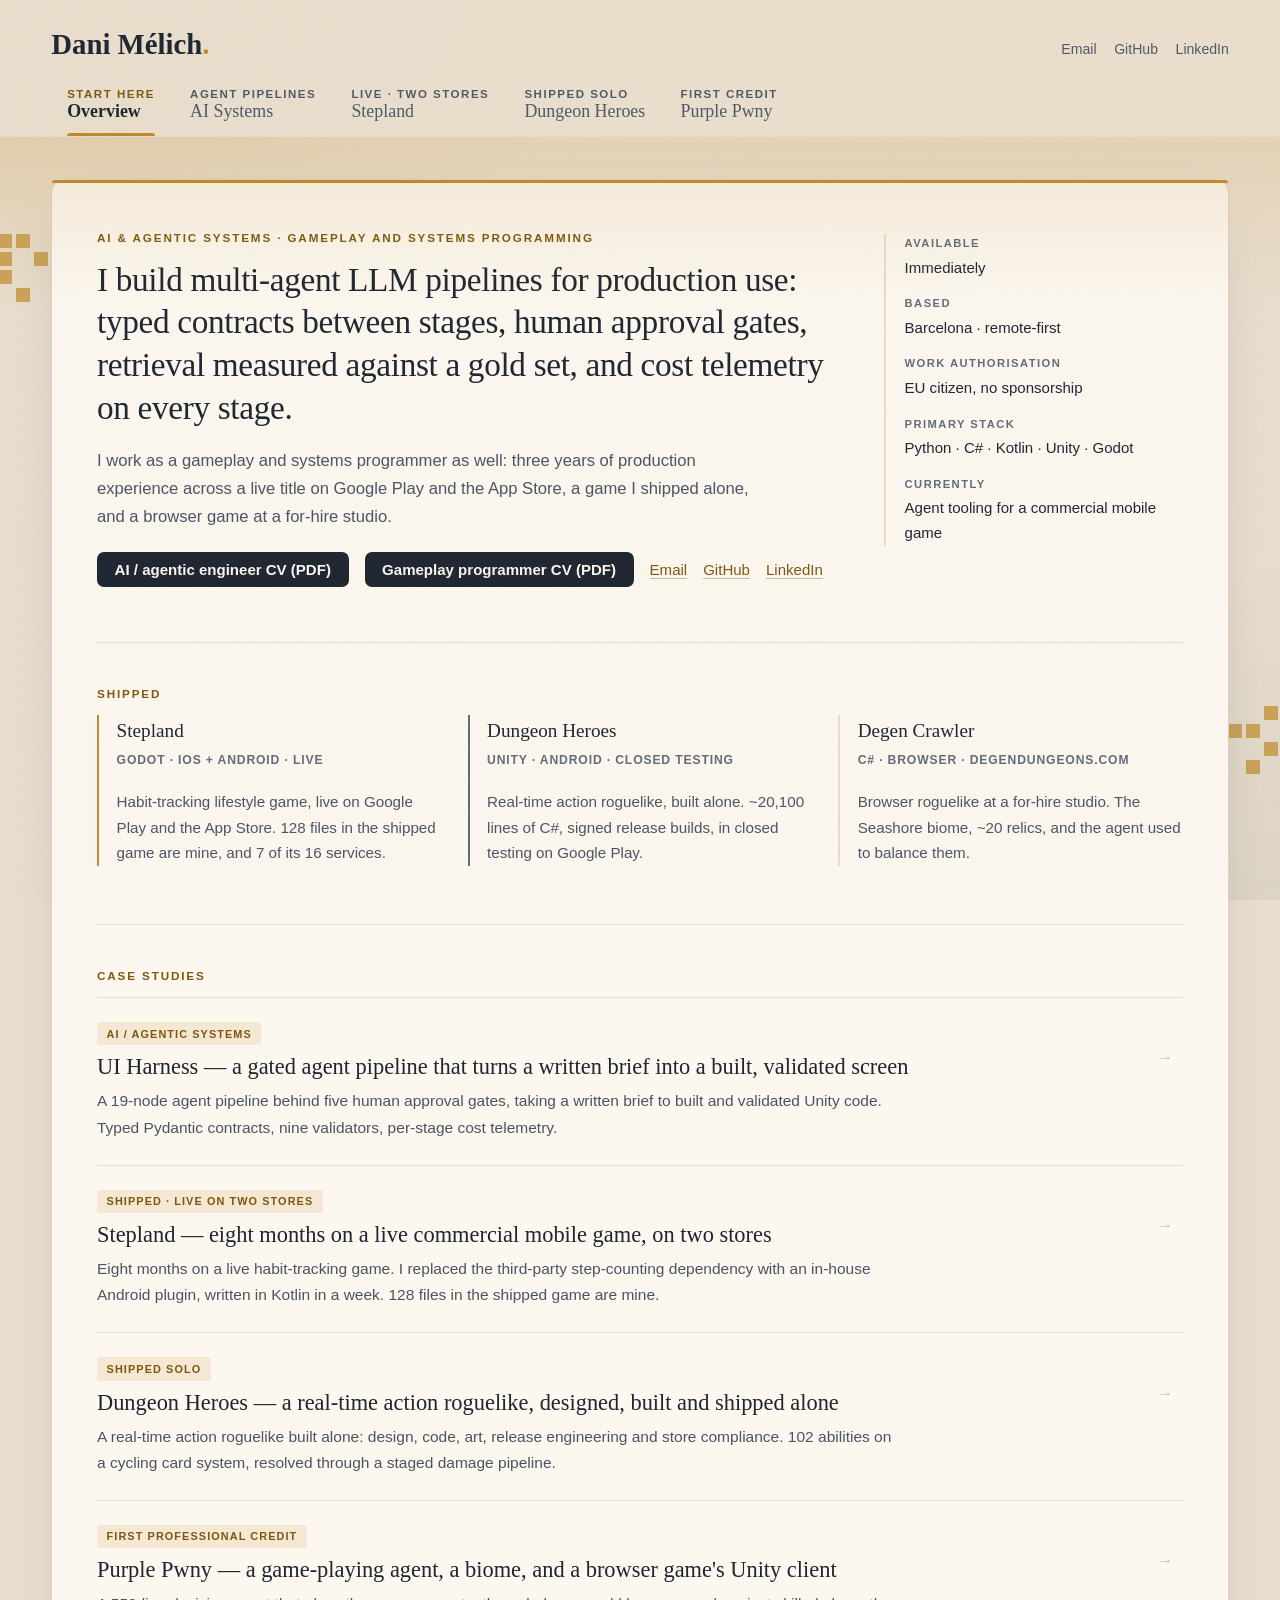
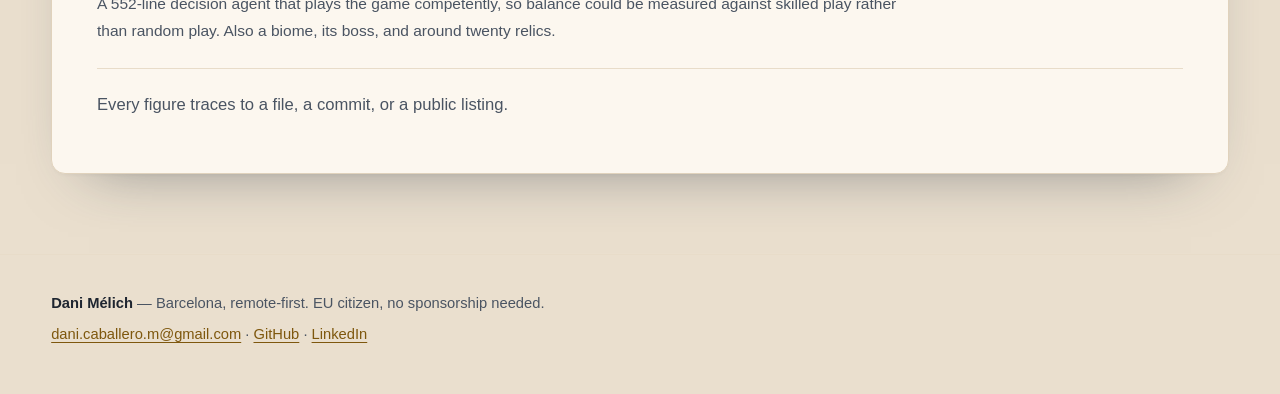
==== index.html @ a4ccdfe4 "Publish the portfolio" ====
<!doctype html>
<html lang="en">
<head>
<meta charset="utf-8">
<meta name="viewport" content="width=device-width, initial-scale=1">
<title>Dani Mélich — AI systems and gameplay engineering</title>
<meta name="description" content="AI and agentic systems engineer, and a gameplay and systems programmer. Multi-agent LLM pipelines with typed contracts, human approval gates and per-stage cost telemetry; three years of shipped production work, all of it remote.">
<meta name="color-scheme" content="light dark">
<meta property="og:title" content="Dani Mélich — AI systems and gameplay engineering">
<meta property="og:description" content="AI and agentic systems engineer, and a gameplay and systems programmer. Multi-agent LLM pipelines with typed contracts, human approval gates and per-stage cost telemetry; three years of shipped production work, all of it remote.">
<meta property="og:type" content="website">
<link rel="stylesheet" href="/site.css">
<link rel="icon" href="data:image/svg+xml,<svg xmlns='http://www.w3.org/2000/svg' viewBox='0 0 32 32'><rect width='32' height='32' rx='6' fill='%23657B8B'/><rect x='6' y='6' width='6' height='6' fill='%23C8813C'/><text x='19' y='24' font-size='19' font-family='Georgia,serif' font-weight='bold' text-anchor='middle' fill='%23FFEDDD'>D</text></svg>">
</head>
<body>
<div class="field" aria-hidden="true"></div>
<div class="motif motif--tl" aria-hidden="true"><i style="grid-column:1;grid-row:1"></i><i style="grid-column:2;grid-row:1"></i><i style="grid-column:3;grid-row:1"></i><i style="grid-column:1;grid-row:2"></i><i style="grid-column:2;grid-row:2"></i><i style="grid-column:4;grid-row:2"></i><i style="grid-column:2;grid-row:3"></i><i style="grid-column:5;grid-row:2"></i><i style="grid-column:3;grid-row:4"></i></div>
<div class="motif motif--br" aria-hidden="true"><i style="grid-column:6;grid-row:1"></i><i style="grid-column:5;grid-row:1"></i><i style="grid-column:6;grid-row:2"></i><i style="grid-column:4;grid-row:2"></i><i style="grid-column:5;grid-row:3"></i><i style="grid-column:3;grid-row:2"></i><i style="grid-column:6;grid-row:4"></i><i style="grid-column:4;grid-row:4"></i></div>
<header class="masthead">
<div class="shell">
<div class="masthead-top">
<p class="wordmark">Dani Mélich<span class="dot">.</span></p>
<nav class="masthead-contact">
<a href="mailto:dani.caballero.m@gmail.com">Email</a>
<a href="https://github.com/DaniMelich">GitHub</a>
<a href="https://www.linkedin.com/in/dani-caballero-melich">LinkedIn</a>
</nav>
</div>
<div class="tabs" role="tablist" aria-label="Sections"><button class="tab" role="tab" data-tab="overview" id="tab-overview" aria-controls="view-overview" aria-selected="false" tabindex="-1"><span class="tab-kicker">Start here</span><span class="tab-label">Overview</span></button><button class="tab" role="tab" data-tab="ui-harness" id="tab-ui-harness" aria-controls="view-ui-harness" aria-selected="false" tabindex="-1"><span class="tab-kicker">Agent pipelines</span><span class="tab-label">AI Systems</span></button><button class="tab" role="tab" data-tab="stepland" id="tab-stepland" aria-controls="view-stepland" aria-selected="false" tabindex="-1"><span class="tab-kicker">Live · two stores</span><span class="tab-label">Stepland</span></button><button class="tab" role="tab" data-tab="dungeon-heroes" id="tab-dungeon-heroes" aria-controls="view-dungeon-heroes" aria-selected="false" tabindex="-1"><span class="tab-kicker">Shipped solo</span><span class="tab-label">Dungeon Heroes</span></button><button class="tab" role="tab" data-tab="purple-pwny" id="tab-purple-pwny" aria-controls="view-purple-pwny" aria-selected="false" tabindex="-1"><span class="tab-kicker">First credit</span><span class="tab-label">Purple Pwny</span></button><span class="tab-indicator" aria-hidden="true"></span></div>
</div>
</header>
<div class="header-wash" aria-hidden="true"></div>

<main class="shell">
<div class="view" id="view-overview" role="tabpanel" aria-labelledby="tab-overview"><div class="sheet"><div class="doc">
<section class="hero">
<p class="eyebrow">AI &amp; agentic systems · Gameplay and systems programming</p>
<h1 class="lede">I build multi-agent LLM pipelines for production use: typed contracts
between stages, human approval gates, retrieval measured against a gold set, and cost
telemetry on every stage.</h1>
<p class="sub">I work as a gameplay and systems programmer as well: three years of
production experience across a live title on Google Play and the App Store, a game I
shipped alone, and a browser game at a for-hire studio.</p>
<ul class="chips"><li><a class="primary" href="/cv/dani-caballero-melich-ai-engineer-designed.pdf">AI / agentic engineer CV (PDF)</a></li><li><a class="primary" href="/cv/dani-caballero-melich-gameplay-programmer-designed.pdf">Gameplay programmer CV (PDF)</a></li><li><a href="mailto:dani.caballero.m@gmail.com">Email</a></li><li><a href="https://github.com/DaniMelich">GitHub</a></li><li><a href="https://www.linkedin.com/in/dani-caballero-melich">LinkedIn</a></li></ul>
</section>

<aside class="margin-col">
<dl class="facts"><div><dt>Available</dt><dd>Immediately</dd></div><div><dt>Based</dt><dd>Barcelona · remote-first</dd></div><div><dt>Work authorisation</dt><dd>EU citizen, no sponsorship</dd></div><div><dt>Primary stack</dt><dd>Python · C# · Kotlin · Unity · Godot</dd></div><div><dt>Currently</dt><dd>Agent tooling for a commercial mobile game</dd></div></dl>
</aside>

<section class="band full">
<p class="eyebrow">Shipped</p>
<div class="grid"><div class="ship"><h3>Stepland</h3><p class="meta">Godot · iOS + Android · live</p><p>Habit-tracking lifestyle game, live on Google Play and the App Store. 128 files in the shipped game are mine, and 7 of its 16 services.</p></div><div class="ship"><h3>Dungeon Heroes</h3><p class="meta">Unity · Android · closed testing</p><p>Real-time action roguelike, built alone. ~20,100 lines of C#, signed release builds, in closed testing on Google Play.</p></div><div class="ship"><h3>Degen Crawler</h3><p class="meta">C# · browser · degendungeons.com</p><p>Browser roguelike at a for-hire studio. The Seashore biome, ~20 relics, and the agent used to balance them.</p></div></div>
</section>

<section class="band full">
<p class="eyebrow">Case studies</p>
<div class="studies"><a class="study" href="#ui-harness" data-goto="ui-harness"><span class="tag">AI / Agentic systems</span><h3>UI Harness — a gated agent pipeline that turns a written brief into a built, validated screen</h3><p>A 19-node agent pipeline behind five human approval gates, taking a written brief to built and validated Unity code. Typed Pydantic contracts, nine validators, per-stage cost telemetry.</p></a><a class="study" href="#stepland" data-goto="stepland"><span class="tag">Shipped · live on two stores</span><h3>Stepland — eight months on a live commercial mobile game, on two stores</h3><p>Eight months on a live habit-tracking game. I replaced the third-party step-counting dependency with an in-house Android plugin, written in Kotlin in a week. 128 files in the shipped game are mine.</p></a><a class="study" href="#dungeon-heroes" data-goto="dungeon-heroes"><span class="tag">Shipped solo</span><h3>Dungeon Heroes — a real-time action roguelike, designed, built and shipped alone</h3><p>A real-time action roguelike built alone: design, code, art, release engineering and store compliance. 102 abilities on a cycling card system, resolved through a staged damage pipeline.</p></a><a class="study" href="#purple-pwny" data-goto="purple-pwny"><span class="tag">First professional credit</span><h3>Purple Pwny — a game-playing agent, a biome, and a browser game&#x27;s Unity client</h3><p>A 552-line decision agent that plays the game competently, so balance could be measured against skilled play rather than random play. Also a biome, its boss, and around twenty relics.</p></a></div>
<p class="band-note">Every figure traces to a file, a commit, or a public listing.</p>
</section>
</div>
</div></div><div class="view" id="view-ui-harness" role="tabpanel" aria-labelledby="tab-ui-harness"><div class="sheet"><div class="doc">
<article class="doc-main">
<h1>UI Harness — a gated agent pipeline that turns a written brief into a built, validated screen</h1>
<blockquote><p><strong>Scope.</strong> A single-operator tool with one user: me. Every number below is engineering measurement rather than traffic.</p></blockquote>
<hr>
<h2 id="summary">Summary</h2>
<p>I build a mobile game solo. Authoring a UI screen was the slowest part of that: a screen is a layout decision, an art decision, a set of named bindings, a Unity hierarchy and a C# script, and every one of those steps drifts from the one before it.</p>
<p>So I built the pipeline that does it. <strong>A 19-node LangGraph graph runs 10 role-specialised agents behind 5 human approval gates.</strong> Typed Pydantic contracts are the canonical artifact — Markdown, HTML mockups and rendered PNGs are generated views of the contract, never the source of truth. Nine deterministic validators plus a scored screenshot-vs-mockup comparison act as an <strong>evaluation harness</strong> with enforced thresholds (0.85 overall, 0.70 per dimension); a failure does not just stop the run, it routes back by conditional edge to <em>the stage that caused it</em>. Every stage is routed to a model and reasoning effort, carries token/turn/tool budgets tuned from measured runs, and reports <code>reported_cost_usd</code> into an append-only event ledger. State is checkpointed in SQLite, so a killed run resumes. The pipeline also exposes itself as an <strong>MCP server</strong>, so an external agent front-end can drive it.</p>
<p><strong>~15,300 lines of Python 3.12 with 259 tests.</strong> Across the run ledgers on disk: <strong>18 worker executions carrying </strong>$17.03<strong> of reported spend, 287,290 output tokens, and a 74% context-cache read ratio</strong> — 3.41M cached-read tokens against 458 fresh input tokens.</p>
<p>It is entirely my own work.</p>
<div class="shots"><figure class="shot"><img src="/assets/ui-harness/combat-screen-layout-mockup.png" alt="Structural greybox generated by the technical-design stage"><figcaption><strong>Stage 1 output — structure.</strong> Greybox mockup rendered from the layout contract, with absolute geometry. Gated by a human before anything downstream runs.</figcaption></figure><figure class="shot"><img src="/assets/ui-harness/combat-screen-art-mockup.png" alt="Art mockup generated by the art-direction stage"><figcaption><strong>Stage 2 output — aesthetics.</strong> The art stage may restyle, but inherits the approved geometry. Also gated.</figcaption></figure></div>
<p><em>(Both images are artifacts of one recorded run, <code>combat-screen-6643dafd0c</code>.)</em></p>
<hr>
<h2 id="the-problem">The problem</h2>
<p>Not "I wanted to try agents". The bottleneck was specific and it was mine.</p>
<p>A screen in this project costs a day or more of hand-wiring, and the expensive part is not typing — it is that <strong>four separate decisions get made in four separate places and silently disagree</strong>: what goes where, what it looks like, what the elements are called, and what the code binds to. Rename an element in the layout and the script's serialized field stops resolving. Let the art step reposition something and the built screen no longer matches the thing that was approved.</p>
<p>I had already solved the human version of this problem on a previous team, by hand: product intent was reaching the concept artist before requirements existed, so full-fidelity art was being produced and then reworked. I inserted a structural mockup step in between — plain blockouts, no final art — so layout and affordances got settled while they were still cheap to change, and the artist received something executable.</p>
<p><strong>The harness is that same workflow expressed as software</strong>: structure first, aesthetics second, each behind a gate, with a typed contract carrying the agreement forward instead of a human remembering it.</p>
<hr>
<h2 id="constraints">Constraints</h2>
<p>These are what made the design non-obvious, and they are why several of the decisions below go against the grain of the usual agent-framework demo.</p>
<ol><li><strong>The output is not text — it is a mutation of a Unity project.</strong> A wrong answer is not a bad paragraph, it is a broken scene in the repository I ship from. Read-only stages must be <em>provably</em> read-only; exactly one stage may write to Unity.</li><li><strong>Model spend is my own money.</strong> A run that burns $5 and produces something I reject is a real cost. Every design choice had to answer "what does this cost per run, and what did the money buy".</li><li><strong>A model is not deterministic and I refuse to pretend otherwise.</strong> The pipeline has to assume any stage can return something structurally wrong, and still not lose the paid work that came before it.</li><li><strong>I am the only reviewer.</strong> No team to catch drift. Whatever the machine cannot check, nobody checks — which is why validation had to exist before features.</li><li><strong>Two providers, two CLIs, one workstation.</strong> Claude Code and OpenAI Codex CLI, driven as subprocesses, with all the operating-system reality that implies (see the failure section — one of them was silently unavailable for weeks).</li></ol>
<hr>
<h2 id="what-i-built-and-what-i-rejected">What I built, and what I rejected</h2>
<h3>Typed contracts as the canonical artifact</h3>
<p>Every stage's output is a Pydantic model. The layout contract for one screen is ~2,000 lines of JSON with absolute geometry; the human-readable spec and the HTML/PNG mockups are <strong>rendered from it</strong>.</p>
<p><em>The alternative I rejected:</em> passing Markdown between agents, which is what most agent pipelines do. It fails at exactly the point this pipeline exists to fix — there is no mechanical way to check that the built screen matches an approved prose description, and prose invites each stage to re-interpret the last one. A contract can be validated, diffed, and compared against a screenshot. It also means <strong>the schema is the interface</strong>: when a worker returns something invalid, that is a caught error rather than a plausible paragraph that fails three stages later.</p>
<h3>Human gates, with rejection routed to the <em>causal</em> stage</h3>
<p>Five gates: readiness, sketch, layout, art, final. Approval advances; rejection is a conditional edge back to the stage that produced the problem, carrying my rejection text as that stage's feedback input.</p>
<p><em>The alternative I rejected:</em> re-running the pipeline from the top, or letting the model decide when it is done. Restarting throws away paid work that was fine. Fire-and-forget autonomy is cheap to build and, for an output that mutates a shipping repository, is the wrong trade: at those five points a human decision costs less than a bad write into the repository.</p>
<h3>An evaluation harness, built before the features</h3>
<p>Nine deterministic validator modules (geometry, naming, compilation, assets, code rules, rect comparison, Unity live/state, mockup measurement) plus a scored comparison of the final screenshot against the approved mockup, with <strong>enforced thresholds: 0.85 total and 0.70 on every individual dimension</strong>. A run does not advance on a failing score.</p>
<p>The validators are the reason the rest of the system can be trusted, and they are also where the honest engineering is: <code>rect_compare</code> exists because Unity reports <code>sizeDelta</code> where the naive check reads <code>size</code>, and the two disagree in the exact cases that matter.</p>
<h3>Deterministic repair before failure</h3>
<p>When a worker returns schema-invalid output, the harness first tries to repair it mechanically and records a <code>deterministic_repair_applied</code> event; only then does it fail. Example: duplicate element names used to kill a run — a whole run, including the most expensive stage in the system — over a name collision that code can resolve by the same numeric-suffix convention a human would use.</p>
<p>Repairing mechanically before failing is a cost decision: a model call spent on a problem a string function solves is wasted money and added latency.</p>
<h3>Advisory budgets that never discard paid work</h3>
<p>Per-stage output, turn, tool-call and wall-time budgets, tuned from measured runs. A breach emits a warning; <strong>it does not kill a worker that has already produced a valid paid result.</strong> Input estimates are still checked <em>before</em> launch, where the money has not been spent yet, and there is a separate optional hard kill switch, unset by default.</p>
<p><em>The alternative I rejected:</em> hard caps, which I ran first. They abort a stage at 95% completion and bill you for all of it.</p>
<h3>Per-stage model and reasoning-effort routing, with provider fallback</h3>
<p><code>config/models.yaml</code> routes each stage to a provider, model and effort tier, with fallback chains and executable discovery. Cheap deterministic stages use no model at all.</p>
<h3>Context assembly: caching, then retrieval</h3>
<p>Workers receive a <strong>stage-specific context packet</strong> — the contract artifacts they need, the selected rule sections, their prompt, the current causal feedback, their allowed tools and their output schema. They never receive previous stages' reasoning transcripts. Packets are cached by content hash, which is where the <strong>74% cache-read ratio</strong> comes from: 3.41M cached-read tokens against 458 fresh input tokens across the instrumented runs.</p>
<p>That is caching, and for a long time I was careful to call it caching, because it is not retrieval.</p>
<p><strong>Retrieval came later, and for a concrete reason.</strong> The pipeline keeps an append-only, never-deleted log of everything it has got wrong — a 216-line live log and an 848-line archive. The readiness stage was being handed the <em>live</em> half of that log in full on every run, while the archive — the larger half, and the half holding the resolved cases with verified fix recipes — was visible to no stage at all. Archiving an entry was hiding it.</p>
<p>So the log is now <strong>retrieved rather than pasted</strong>: heading-boundary chunking over the advisory corpus, a hybrid index — <code>bge-small-en-v1.5</code> locally through ONNX, fused by reciprocal rank with a dependency-free lexical channel, over <code>sqlite-vec</code> — with an incremental build that never re-embeds unchanged text.</p>
<p>Three boundaries I set deliberately:</p>
<ul><li><strong>Only advisory corpora are retrieved.</strong> Typed contracts and generated code are passed whole. They must reach a stage complete and exact; a partially-retrieved contract is a corrupt contract.</li><li><strong>A stage never retrieves a corpus it already receives whole.</strong> Readiness gets both style bibles in full, because its job is to report what the bibles <em>lack</em> — and absence is only evidence when the reader saw everything.</li><li><strong>Retrieval never fails a run.</strong> Any error falls back to the previous whole-file sourcing and records the reason in the run's <code>context_compiled</code> event.</li></ul>
<h3>Measuring the retrieval instead of asserting it</h3>
<p>A <strong>32-pair gold set</strong> built from real history: for each past failure, which archived entry or bible section <em>should</em> have come back. The queries are phrased the way a rejection is actually phrased, not in the wording of the entry they target, so the score measures retrieval rather than string matching.</p>
<p>Measured 2026-08-04:</p>
<div class="scroll"><table><thead><tr><th>Channel</th><th>recall@3</th><th>recall@5</th><th>recall@10</th><th>MRR</th></tr></thead><tbody><tr><td>Lexical only</td><td>0.531</td><td>0.641</td><td>0.859</td><td>0.573</td></tr><tr><td>Dense only</td><td>0.594</td><td><strong>0.859</strong></td><td>0.922</td><td><strong>0.674</strong></td></tr><tr><td>Hybrid fusion (shipped)</td><td><strong>0.688</strong></td><td>0.812</td><td><strong>0.969</strong></td><td>0.663</td></tr></tbody></table></div>
<p><strong>And the honest reading, which is the part I care about more than the numbers:</strong> at 32 pairs, one pair is worth 0.031 of recall, so fusion's wins at k=3 and k=10 and its loss at k=5 are all inside the resolution of the set. They are not results. Fusion ships for two reasons the data <em>does</em> support — the best recall@10, and a single code path whether or not the optional dense dependency is installed, which keeps the fallback exercised rather than dead.</p>
<p>The one tuning decision the set was large enough to settle: weighting the rejection feedback 8× the stage objective moved fused <strong>recall@5 from 0.625 to 0.812 and MRR from 0.409 to 0.663</strong>. The reasoning came before the measurement — a stage's objective barely changes between two attempts at the same screen, so it cannot discriminate between two failures, while <em>why the last attempt was rejected</em> is exactly what is being looked up. I chose 8 rather than 16 because 28 of the 32 pairs share one objective, which flatters any weight that discards the objective entirely.</p>
<h3>Durable execution and recovery</h3>
<p>SQLite checkpointing with resume, an append-only event ledger per run, and failure→stage recovery routing by owner. Read-only stages are mutation-checked at runtime.</p>
<h3>An MCP server</h3>
<p>The pipeline exposes itself over MCP, so an external agent front-end drives it rather than everything living behind a CLI I wrote. A desktop operator app (Rust/Tauri + React over a Python core) talks to it that way.</p>
<hr>
<h2 id="what-it-measures">What it measures</h2>
<p>From the run ledgers on disk, re-queried 2026-08-04. <strong>40 run directories exist; 7 carry worker cost telemetry</strong>, because most of the rest were aborted before a worker executed or are fixtures. 1,205 events total.</p>
<div class="scroll"><table class="keyvalue"><tbody><tr><td>Worker executions with reported cost</td><td><strong>18</strong>, across 7 runs</td></tr><tr><td>Reported spend</td><td><strong>$17.03</strong> (~$0.95 per stage execution)</td></tr><tr><td>Output tokens</td><td>287,290</td></tr><tr><td>Cache-read / cache-write tokens</td><td>3,411,964 / 1,200,185 — <strong>74% read ratio</strong></td></tr><tr><td>Fresh input tokens</td><td><strong>458</strong></td></tr><tr><td>Tool calls / turns</td><td>73 / 130</td></tr><tr><td>Worker wall-clock</td><td>3,188 s</td></tr><tr><td>Most expensive stage</td><td><code>technical_design</code> — 7 executions, 198,996 output tokens</td></tr><tr><td>Routing observed</td><td>Sonnet/medium ×11, Opus/high ×6, Sonnet/high ×1</td></tr></tbody></table></div>
<p><strong>The recovery machinery fired on real runs, not just in tests:</strong> 18 <code>budget_exceeded</code> (advisory — no completed work discarded), 4 <code>worker_mutation_blocked</code> (read-only stages caught attempting writes), 3 <code>worker_failed</code>, 2 <code>deterministic_repair_applied</code>, and one full <code>worker_invalid_output</code> → <code>worker_repair_started</code> → <code>worker_output_repaired</code> sequence. 33 <code>stage_completed</code>, 8 <code>run_failed</code>.</p>
<hr>
<h2 id="what-went-wrong">What went wrong</h2>
<p>Three things worth telling, because they are the ones that changed how I build these systems.</p>
<h3>1. Every stage breached its budget, so the budget signal was dead</h3>
<p>Measured from the ledgers: <code>readiness</code> had an output budget of 4,000 against observed values of 4,115 / 4,767 / 5,037 / 5,480 / 5,998 / 8,344 and one 17,284 outlier; <code>technical_design</code> 40,000 against 40,441 and 47,043; <code>art_direction</code> 10,000 against 20,593. <strong>Every one of the 15 executions on the ledger at the time breached its budget.</strong></p>
<p>A limit that everything always breaks is not a safety mechanism — it is noise that hides the one genuine blow-up you needed to see, and it trains the operator to ignore the only channel that would report it. I had set those numbers from intent. I re-tuned them from the ledger at roughly p100 × 1.2, and every breach since is a real signal.</p>
<p><strong>What it taught me:</strong> budgets set from what you <em>think</em> a stage should cost are a guess wearing the costume of a control. They are only a control once measurement exists.</p>
<h3>2. The provider fallback chain did not exist</h3>
<p>The config advertised a three-provider chain. When Claude failed on one run, the recorded fallthrough read <code>codex: Executable probe failed with exit code 1; openhands: …</code> — so a single provider failure was terminal while the message implied three workers had been tried.</p>
<p>Root cause: the probed executable was the npm <code>.cmd</code> shim, which resolves <code>node</code> from <code>PATH</code>. The operator service's environment has no node, so <code>cmd.exe</code> exits 1 — and the identical command succeeds in an interactive shell, which is exactly why the probe "worked when I tested it". Fixed in three parts: discovery now prefers the vendored native binary that needs neither node nor <code>cmd.exe</code>; probe failures carry the process's stderr tail instead of a bare exit code; and the intake stage now writes a <code>provider_availability</code> event so <strong>every run states up front which fallbacks it actually has</strong>.</p>
<p><strong>What it taught me:</strong> a redundancy you have never <em>observed</em> failing over is a claim, not a feature. The fix that mattered was not the discovery glob — it was making availability an event on the ledger.</p>
<h3>3. The system's own memory was working against it</h3>
<p>Covered above: archiving a resolved entry removed it from the pipeline's context entirely, so the record of a solved problem stopped being available as precedent at the moment it became most useful. It is the reason retrieval exists here at all, and it is why I keep a triaged, never-deleted defect log rather than a tidy one.</p>
<hr>
<h2 id="scope">Scope</h2>
<ul><li><strong>One operator.</strong> The harness serves my own pipeline, on my own workstation. The figures are engineering measurement.</li><li><strong>Local by design.</strong> Local CLIs, SQLite and a desktop installer, chosen because the output is a mutation of a repository on the same machine.</li><li><strong>The gold set is 32 pairs.</strong> Enough to settle a large effect, not a small one.</li><li><strong>The corpus is live.</strong> Two new feedback entries move every retrieval number, so the figures carry the date they were taken.</li></ul>
<hr>
<h2 id="evidence">Evidence</h2>
<div class="scroll"><table><thead><tr><th>Claim</th><th>Where it comes from</th></tr></thead><tbody><tr><td>19-node LangGraph graph, 5 human gates, 13 routed stages</td><td><code>src/ui_harness/graph.py</code>, <code>config/pipeline.yaml</code></td></tr><tr><td>10 role prompts, 9 validator modules</td><td><code>src/ui_harness/prompts/</code>, <code>src/ui_harness/validators/</code></td></tr><tr><td>Typed Pydantic contracts as canonical artifact</td><td><code>src/ui_harness/contracts/models.py</code>; ~2,000-line layout contract in <code>Docs/ui-specs/combat-screen/contract/layout.json</code></td></tr><tr><td>0.85 / 0.70 enforced thresholds</td><td><code>config/pipeline.yaml</code></td></tr><tr><td>~15,300 LOC Python 3.12 across 66 modules; 259 tests in 35 files</td><td>file counts + <code>wc -l</code>, 2026-08-04</td></tr><tr><td>$17.03 / 18 executions / 287,290 output tokens / 74% cache-read</td><td>queried from <code>.ui-harness/runs/*/events.sqlite3</code>, 2026-08-04</td></tr><tr><td>Retrieval numbers (32-pair gold set, recall@k, MRR)</td><td><code>src/ui_harness/retrieval/evaluation.py</code>, <code>retriever.py</code>, <code>tests/unit/test_retrieval.py</code></td></tr><tr><td>Budget re-tune and provider-fallback failures</td><td><code>Docs/ui-bible/pipeline-feedback-archive.md</code>, entries 2026-07-30</td></tr><tr><td>SQLite resume</td><td><code>tests/integration/test_sqlite_resume.py</code></td></tr><tr><td>MCP server</td><td><code>src/ui_harness/mcp_server.py</code></td></tr><tr><td>Mockup images</td><td>run <code>combat-screen-6643dafd0c</code>, <code>previews/</code></td></tr></tbody></table></div>
<p><strong>Source availability:</strong> the repository is private — I am exploring commercialising the harness. Access can be granted on request during a hiring process.</p>
</article>
<aside class="margin-col"><nav class="toc" aria-label="Sections of this case study"><p class="toc-title">Contents</p><ol><li><a href="#summary">Summary</a></li><li><a href="#the-problem">The problem</a></li><li><a href="#constraints">Constraints</a></li><li><a href="#what-i-built-and-what-i-rejected">What I built, and what I rejected</a></li><li><a href="#what-it-measures">What it measures</a></li><li><a href="#what-went-wrong">What went wrong</a></li><li><a href="#scope">Scope</a></li><li><a href="#evidence">Evidence</a></li></ol></nav></aside>
</div>
</div></div><div class="view" id="view-stepland" role="tabpanel" aria-labelledby="tab-stepland"><div class="sheet"><div class="doc">
<article class="doc-main">
<h1>Stepland — eight months on a live commercial mobile game, on two stores</h1>
<blockquote><p><strong>Attribution.</strong> One of three core programmers inside a larger team. Systems that are mine are named with their line counts.</p></blockquote>
<hr>
<h2 id="summary">Summary</h2>
<p><strong>Stepland</strong> is a habit-tracking lifestyle game: real-world walking, hydration, meditation and exercise feed a Tamagotchi-like virtual pet. It is <strong>live on Google Play and the Apple App Store</strong>, free-to-play with ads and a subscription, localised in English, Catalan and Spanish. Anyone can install it and check every screen described here.</p>
<p>I worked on it from <strong>July 2025 to March 2026</strong> as a technical designer and gameplay programmer, in Godot 4.6, in a core programming trio inside a larger team. <strong>128 files in the shipped game were created by me, and 7 of its 16 services are mine.</strong> I also represented the studio on-stand at four industry events: Gamescom 2025, Godot Fest, BCN Game Fest and 4YFN 2026.</p>
<p>Three parts of this are worth reading first:</p>
<ol><li>I replaced a third-party dependency that was costing us players during onboarding with an <strong>in-house Android plugin, written in Kotlin — a language I had not used — in a week</strong>. <code>StepSensorManager.kt</code> is 211 of its 212 lines mine. It has been stable since.</li><li>I rebuilt the game's tutorial as <strong>82 declarative steps behind a sequence runner</strong>, by driving coding-agent sessions in a production repository, and it landed on the opening day of a trade-show showcase.</li><li>I inserted a <strong>structural-mockup stage between product intent and final art</strong>, because art was being produced before requirements existed. The screens below show my blockout next to the shipped result.</li></ol>
<hr>
<h2 id="the-product">The product</h2>
<div class="scroll"><table class="keyvalue"><tbody><tr><td><strong>Google Play</strong></td><td><code>com.somnigamestudios.stepland</code> — <em>Stepland: Self-Care Steps</em></td></tr><tr><td><strong>App Store</strong></td><td>id <code>6749793290</code>, seller Somni Game Studios</td></tr><tr><td><strong>Model</strong></td><td>Free-to-play, ads plus subscription</td></tr><tr><td><strong>Localisation</strong></td><td>English, Catalan, Spanish — 194 of the 690 translation rows are mine</td></tr><tr><td><strong>Engine</strong></td><td>Godot 4.6 Mobile, iOS and Android both shipped</td></tr><tr><td><strong>Repository</strong></td><td>494 commits, Jan 2025 – Mar 2026 · 26,356 GDScript lines · 193 scenes · 16 services · 15 autoloads · 72 gdUnit4 tests · 19 release tags</td></tr><tr><td><strong>Stack around it</strong></td><td>PlayFab cloud save with schema migration, AdMob rewarded video, ByteBrew and Facebook analytics</td></tr></tbody></table></div>
<hr>
<h2 id="what-my-work-means-here">What "my work" means here</h2>
<p>Across all surviving GDScript, line-level blame attributes <strong>4,230 of 24,945 lines</strong> to me — about 17%, third of the three core programmers. Every figure below should be read against that one.</p>
<p><strong>Line share understates ownership here.</strong> My role was the high-uncertainty end: prototypes, greenfield services, the first working version of a system nobody had built yet. That work gets polished — and sometimes rewritten — by whoever hardens it afterwards, and line-level blame credits the rewriter.</p>
<p>The tasks system is the clearest example. I created <code>tasks_service.gd</code> from nothing at <strong>+376/−0</strong>, plus all 25 task definitions, five resource classes and the whole task UI. Three months later a colleague rewrote it (+364/−333). Blame today reads as theirs. Both facts are true, and the second does not cancel the first: the system shipped, and it existed because I built it.</p>
<p>The evidence table gives the number for each system.</p>
<hr>
<h2 id="replacing-the-step-counting-dependency">Replacing the step-counting dependency</h2>
<p>Stepland's core mechanic is counting the player's real steps. Everything else in the game — the pet, the currency, the streaks — is downstream of that number being correct.</p>
<p>Our implementation read steps through <strong>Google Health Connect</strong>, a third-party hub. That had three consequences at the point where they are most expensive, first launch:</p>
<ul><li>A large share of players did not have Health Connect installed at all.</li><li>Health Connect is only a hub; it needs its own separate step-recording connector, so onboarding became a <strong>two-app setup unrelated to Stepland</strong>.</li><li>Misconfiguration <strong>failed silently</strong> — Stepland displayed "connected" while receiving <strong>zero steps</strong>. To the player, that is not a misconfigured hub. That is Stepland being broken.</li></ul>
<p>The cost was retention, before players ever reached the game.</p>
<p>I proposed replacing it with an in-house plugin reading the Android pedometer directly. It was a significant architectural change and the team wanted to exhaust the existing approach first, which took about four months. When it was agreed, <strong>I built the replacement in a week, in Kotlin, which I had never written</strong> — working from references and pattern recognition.</p>
<p><strong>What shipped:</strong> no third-party dependency, no second app, no silent zero-step state. One "allow pedometer access" prompt at first launch. Steps continue to accrue with the app closed, via a WorkManager snapshot scheduler and worker. It has been stable since.</p>
<p>Line-level blame, file by file:</p>
<div class="scroll"><table><thead><tr><th>File</th><th>Mine / total</th><th>What it is</th></tr></thead><tbody><tr><td><code>StepSensorManager.kt</code></td><td><strong>211 / 212</strong></td><td>The in-house pedometer reader</td></tr><tr><td><code>StepSnapshotScheduler.kt</code></td><td>~100%</td><td>WorkManager scheduling</td></tr><tr><td><code>StepSnapshotWorker.kt</code></td><td>~100%</td><td>Background snapshotting with the app closed</td></tr><tr><td><code>GodotAndroidPlugin.kt</code></td><td>72 / 157</td><td>The Godot ↔ Android bridge</td></tr><tr><td><code>PermissionsManager.kt</code></td><td>36 / 106</td><td>Runtime permissions</td></tr><tr><td><code>HealthConnectManager.kt</code></td><td><strong>2 / 185</strong></td><td>⬅ the dependency this replaced — not my work</td></tr></tbody></table></div>
<p>Two lines in the path I argued against, essentially all of the path I proposed. <strong>375 of the plugin's 769 Kotlin lines are mine.</strong></p>
<p><em>The judgement, separate from the delivery:</em> the argument for owning this was never "third-party code is bad". It was that this failure mode was silent and attributed to us: invisible in our own telemetry, and unambiguous to the player.</p>
<hr>
<h2 id="rebuilding-the-tutorial-against-a-showcase-date">Rebuilding the tutorial, against a showcase date</h2>
<p>The original tutorial was built by a colleague earlier in the project and had been outgrown. I built its replacement: <strong>82 declarative steps across 32 polymorphic step classes, behind a sequence runner with resume-from-index and per-step telemetry.</strong> It accounts for about <strong>76% of the tutorial code surviving in the shipped game</strong>.</p>
<p>Two things make this more than a rewrite.</p>
<p><strong>It was declarative on purpose.</strong> A tutorial that is a hard-coded sequence of special cases cannot be reordered, A/B-ed or resumed. Making each step a class behind a runner means the tutorial becomes data — and resume-from-index means a player who drops out of onboarding does not restart it, which is the point at which tutorials usually lose people.</p>
<p><strong>I delivered it by driving coding-agent sessions</strong>, in a production repository, under a fixed date. The push ran 2026-02-17 → 2026-03-02 and landed on <strong>2 March 2026</strong> — the opening day of the 4YFN showcase (2–5 March 2026), immediately before the release candidate was cut.</p>
<p>I drove agent-assisted implementation and owned the result, in a shipping commercial codebase, against a deadline that did not move. It is the one piece of agentic engineering I have done where the product was someone else's.</p>
<p><strong>The tradeoff:</strong> the tutorial ships without a service boundary of its own. Every other system I built here has one. This one was scoped against the showcase date, and I chose the deadline. I know what the debt is and where it is.</p>
<hr>
<h2 id="structure-before-aesthetics">Structure before aesthetics</h2>
<p>Product intent was reaching the concept artist directly, so full-fidelity art was being produced before requirements were settled — then reworked weeks later when a missing button or a missing state turned up. The art was not the problem. The <strong>order</strong> was.</p>
<p>I made myself the stage in between. For each new screen or feature I produced a <strong>structural mockup without final art</strong> — either in Figma, or as plain <code>Panel</code> blockouts built directly in Godot with basic functionality — which the artist then replaced with final art. Requirements got argued while they were still cheap to change.</p>
<p>This is greyboxing, and it worked. Below is the before and after, from the live game.</p>
<h3>Memory level select</h3>
<div class="shots"><figure class="shot"><img src="/assets/stepland/Level-Selection.png" alt="Structural mockup of the Memory level-select screen"><figcaption>My structural mockup</figcaption></figure><figure class="shot"><img src="/assets/stepland/screenshot_memory.jpeg" alt="The same screen live in Stepland"><figcaption>Shipped, with final art</figcaption></figure></div>
<p><strong>What survived:</strong> the title-plus-tagline header, the scrolling level list with per-row star ratings and reward chips, the locked-row treatment, the daily-rewards-remaining line, and the close affordance. <strong>What did not:</strong> the level-details panel (cards, essence, attempts, memories) was dropped, and the explicit start button became row selection.</p>
<h3>Memory level complete</h3>
<div class="shots"><figure class="shot"><img src="/assets/stepland/Reward-Screen.png" alt="Structural mockup of the level-complete screen"><figcaption>My structural mockup</figcaption></figure><figure class="shot"><img src="/assets/stepland/screenshot_memory_completed.jpeg" alt="The same screen live in Stepland"><figcaption>Shipped, with final art</figcaption></figure></div>
<p><strong>What survived:</strong> the completion banner, the rewards block, and the two-button footer with the second button as the rewarded-ad double ("Bonus de Recompensa!" → "DOUBLE REWARD"). <strong>What did not:</strong> the star trio and the run-summary block (pairs found, attempts spent and remaining) were both cut.</p>
<p>I also mocked the <strong>buildings menu</strong> the same way — rows carrying icon, name, level, progress bar, and GO! / UNLOCK! / locked-with-requirement states.</p>
<p>The structure is mine; the art and the final refinement are the artist's and the team's. I specified what had to be on each screen and how it was arranged, before anything was drawn.</p>
<h3>The one that is not a comparison</h3>
<p><img src="/assets/stepland/screenshot_streak.jpeg" alt="The streak screen, live in Stepland"></p>
<p>The <strong>streak screen</strong> is not a mockup that was replaced. I blocked it out directly in Godot, and it is <strong>still live, essentially unchanged, in a commercial product</strong>. The streak feature behind it is mine end to end — <code>streak_service</code> at 164/175 lines, <code>streak_data</code> at 116/118, the whole UI, and a 204-line test suite covering 14 cases.</p>
<hr>
<h2 id="the-design-half-of-the-job">The design half of the job</h2>
<p>I was not only implementing features handed to me. The design work is documented, and it reasons about retention rather than describing screens:</p>
<ul><li><strong>A diagnosed onboarding problem, not a complaint about it:</strong> the first-time experience "feels like following a check-list" and runs out in 5–10 minutes, before the player is hooked — with a stated target of holding a player for at least 30 minutes.</li><li><strong>Return timing treated as a design problem:</strong> the player has no way of knowing <em>when</em> to come back, so the design prescribes an explicit time horizon, in-app step feedback as a proxy for idle progress, and a notification at the point the resource fills.</li><li><strong>A two-tier task system with a stated purpose per tier</strong> — progress tasks give direction, daily tasks give a reason to return — staged with escalating rewards, tied to both real-world actions and in-game ones, with <strong>premium currency deliberately placed on the behaviours the game wants to reinforce</strong>.</li><li><strong>Economy analysis in the working vocabulary:</strong> revising sources and sinks, and the specific diagnosis that the game had many one-time sources, many recurring sources and many one-time sinks — but <strong>lacked recurring sinks</strong>.</li><li><strong>A design principle I hold and can defend:</strong> never pure RNG. Give NPCs recurrent, discoverable patterns — players who detect randomness disengage; players who detect a pattern keep playing.</li></ul>
<p>The design→build loop closes on the task system: I specified the two-tier design, argued for it, and then created <code>tasks_service.gd</code> and all 25 task definitions from nothing.</p>
<hr>
<h2 id="other-systems-i-own">Other systems I own</h2>
<div class="scroll"><table><thead><tr><th>System</th><th>Mine / total</th><th>Why it is interesting</th></tr></thead><tbody><tr><td><strong>Exploration</strong></td><td>~1,092 / 1,257 feature lines (87%)</td><td>Created greenfield. Constructor-injected dependencies, externalised <code>.tres</code> configuration, two mode controllers behind one service interface, 16 unit tests. The best-architected feature I built here</td></tr><tr><td><strong>App boot</strong> (<code>init_manager.gd</code>)</td><td>175 / 258</td><td>Save load, service construction ordering, version gating, auth — on a shipped mobile title</td></tr><tr><td><strong>Cloud sync</strong> (<code>sync_manager.gd</code>)</td><td>108 / 112</td><td>PlayFab sync orchestration</td></tr><tr><td><strong>Remote config</strong> (<code>remote_config_manager.gd</code>)</td><td>77 / 77</td><td>Server-driven configuration, sole-authored</td></tr><tr><td><strong>Streaks</strong></td><td>~100%, plus 204 lines of tests</td><td>A complete retention feature, end to end</td></tr><tr><td><strong>Blob creature behaviour</strong></td><td>294 / 788</td><td>State machine, wander, focus and interaction, feed zones, squash-and-stretch reactions, evolve sequence</td></tr><tr><td><strong>Habitats</strong></td><td>105 / 197 + 7 files created</td><td>Service plus its resource and entity definitions</td></tr><tr><td><strong>NPC interaction / proximity</strong></td><td>124 / 140, 57 / 59</td><td>Reusable, component-based</td></tr><tr><td><strong><code>press_to_spend.gd</code></strong></td><td>145 / 195</td><td>Press-and-hold spending with an accelerating rate — small, and exactly the kind of game-feel component that either feels right or does not</td></tr><tr><td><strong>Localisation pipeline</strong></td><td>194 / 690 rows</td><td>Set up the CSV → <code>.translation</code> flow</td></tr></tbody></table></div>
<hr>
<h2 id="scope">Scope</h2>
<ul><li><strong>The role.</strong> One of three core programmers inside a larger team. The systems above are the ones I owned.</li><li><strong>Monetisation.</strong> The subscription and billing landed after my time on the project.</li><li><strong>Device support.</strong> The project shipped to broad Android and iOS support; performance tiering was someone else's work.</li><li><strong>Numbers.</strong> Everything here is engineering measurement. Download, retention and revenue figures belong to the studio.</li><li><strong>Design documentation.</strong> Working design notes and a live backlog, which is what the reasoning above is drawn from.</li></ul>
<hr>
<h2 id="evidence">Evidence</h2>
<div class="scroll"><table><thead><tr><th>Claim</th><th>Where it comes from</th></tr></thead><tbody><tr><td>Live on both stores, model, localisation, version</td><td>Google Play and App Store listings, checked 2026-07-30</td></tr><tr><td>494 commits, Jan 2025 – Mar 2026, Godot 4.6</td><td><code>stepland-proto-v3</code> git history</td></tr><tr><td>4,230 / 24,945 surviving GDScript lines</td><td>Line-level blame across <code>game/**/*.gd</code></td></tr><tr><td>128 files created; 7 of 16 services</td><td>File-creation authorship audit</td></tr><tr><td>Kotlin plugin blame, file by file</td><td>Blame on <code>addons_source_code/androidPlugin/</code></td></tr><tr><td>Plugin timeline (proposal → <code>Dani/step tracker plugin #162</code>, 2025-10-13 → <code>#249</code>, 2025-10-23)</td><td>PR history</td></tr><tr><td><code>tasks_service.gd</code> +376/−0, 25 task definitions, later rewrite</td><td>PR <code>Dani/tasks #75</code>, 2025-09-02, and the December rewrite</td></tr><tr><td>Exploration 87%, greenfield service, 16 tests</td><td>PR authorship plus blame, service created 2025-08-04</td></tr><tr><td>Tutorial: 82 steps, 32 step classes, ~76% of surviving code, landed 2026-03-02</td><td>PR <code>#635</code>, co-authorship on every sub-commit</td></tr><tr><td>4YFN 2026 ran 2–5 March 2026</td><td>The event's own attendee card, in a public post from March 2026</td></tr><tr><td>Streaks, boot, sync, remote config, blob, habitats, NPC, press-to-spend</td><td>Line-level blame per file</td></tr><tr><td>Mockup → shipped comparisons</td><td>My Figma and Godot mockups; screenshots from the live build</td></tr><tr><td>Design reasoning: onboarding, return timing, task tiers, sources and sinks</td><td>Project design notes and design backlog</td></tr></tbody></table></div>
<p><strong>A note on verification:</strong> the repository is the studio's and is not mine to share. The game itself is public on both stores, so every shipped screen on this page can be checked by installing it. The internal numbers are the ones I would expect to be asked about, and I can walk through any of them.</p>
</article>
<aside class="margin-col"><nav class="toc" aria-label="Sections of this case study"><p class="toc-title">Contents</p><ol><li><a href="#summary">Summary</a></li><li><a href="#the-product">The product</a></li><li><a href="#what-my-work-means-here">What &quot;my work&quot; means here</a></li><li><a href="#replacing-the-step-counting-dependency">Replacing the step-counting dependency</a></li><li><a href="#rebuilding-the-tutorial-against-a-showcase-date">Rebuilding the tutorial, against a showcase date</a></li><li><a href="#structure-before-aesthetics">Structure before aesthetics</a></li><li><a href="#the-design-half-of-the-job">The design half of the job</a></li><li><a href="#other-systems-i-own">Other systems I own</a></li><li><a href="#scope">Scope</a></li><li><a href="#evidence">Evidence</a></li></ol></nav></aside>
</div>
</div></div><div class="view" id="view-dungeon-heroes" role="tabpanel" aria-labelledby="tab-dungeon-heroes"><div class="sheet"><div class="doc">
<article class="doc-main">
<h1>Dungeon Heroes — a real-time action roguelike, designed, built and shipped alone</h1>
<blockquote><p><strong>Release status.</strong> As of August 2026 it is <strong>in closed testing on Google Play</strong> with the required 12 testers and the 14-day clock running. It is <strong>not</strong> publicly listed yet.</p></blockquote>
<hr>
<h2 id="summary">Summary</h2>
<p><strong>Dungeon Heroes</strong> is a real-time action roguelike whose abilities are delivered as cycling cards. It is not a turn-based card game — the cards sit inside a live fight with attack tells, interrupts and a parry window, so most card-game intuitions do not transfer.</p>
<p>I built it alone: design, programming, art, UI, release engineering and store compliance. <strong>319 commits over ~12.5 months, 119 C# scripts, ~20,100 lines</strong>, Unity 6000.3.19f1, Android arm64 and armv7. Signed release AABs through <strong>v0.5.1</strong>.</p>
<p>The prototype came first and came fast — <strong>about a week</strong>, in June 2025, before the repository existed. That prototype is also why a studio contacted me a month later. When citing 319 commits, that first week is not in them.</p>
<div class="shots"><figure class="shot"><img src="/assets/dungeon-heroes/combat-screen-dev-capture-2026-07-17.png" alt="Dungeon Heroes combat: four cycling card slots, energy meter, floor and currency counters, an enemy mid-tell"><figcaption><strong>Combat.</strong> Four auto-refilling card slots along the bottom with the energy meter beneath them, the parry shield on the hero, health bars on both units, floor and currency in the header. Captured from a development build in July 2026.</figcaption></figure></div>
<hr>
<h2 id="the-design-problem">The design problem</h2>
<p>A card game gives you time. You read the board, you count mana, you commit. Every intuition that comes with the genre — from Slay the Spire, Magic, Hearthstone — is built on that pause, and none of it survives contact with a real-time fight.</p>
<p>Dungeon Heroes has no pause. The rules that create the experience:</p>
<div class="scroll"><table><thead><tr><th>Fact</th><th>Value</th></tr></thead><tbody><tr><td>Hand</td><td>4 slots, auto-refilling ~0.5s after a card leaves</td></tr><tr><td>Energy</td><td>max 4, +0.5/s passive, <strong>starts at 0</strong>, +1 per successful parry</td></tr><tr><td>Casting</td><td>locks the hero for 0.42–1.5s — no block, no parry — and the effect lands at cast <strong>end</strong></td></tr><tr><td>Enemies</td><td><strong>one acts at a time</strong>, FIFO by readiness, 1.5s global gap (0.5s after an interrupt)</td></tr><tr><td>Attack tell</td><td>0.8–1.2s wind-up with a white flash 0.5–0.7s before impact</td></tr><tr><td>Per-enemy cooldown</td><td>5–9s between that enemy's own actions</td></tr><tr><td>Block</td><td>halves damage while held; armor <strong>shatters</strong> on any hit unless the run has Bastion</td></tr></tbody></table></div>
<p><strong>The consequence those numbers create is the actual game.</strong> With two or three enemies alive, a tell arrives every 2.5–4 seconds, and that gap is the only place card play can happen. Casting inside it is a bet: the cast lock removes your defence for up to a second and a half, and the payoff lands at the end of the animation rather than the start. Against a lone enemy — most tier-1 fights, and <strong>every elite and boss</strong> — the window stretches to that enemy's 5–9 second cooldown, and the fight becomes a slower duel.</p>
<p>So the card is never judged by its stat line. It is judged by how it lands in a ten-second loop where the player is also watching for a white flash.</p>
<p><strong>One rule I set:</strong> cards are not designed from other cards. Card text is the space that has already been mined, and designing from it produces recombinations of existing effects. The mechanics files are where the unexploited design space lives — the interrupt rule, the readiness queue, the formation table — because each is a lever no card may have pulled yet. That is written into the project's own design instructions, not just into my habits.</p>
<hr>
<h2 id="what-i-built">What I built</h2>
<h3>A staged damage-resolution pipeline</h3>
<p>Damage is not a subtraction. It runs through an ordered pipeline of stages — <code>IDamageStage</code> implementations split into base, hero and monster sets — with a <code>DamageContext</code> carrying the in-flight values and a <code>DamageResult</code> exposing the outcome to whatever asked.</p>
<p><em>The alternative I rejected:</em> the usual <code>TakeDamage(int)</code> with a growing pile of special cases inside it. That function becomes unreadable at about the fifth mechanic and untestable immediately, and every new status effect risks reordering something invisible. Staging makes the order explicit and the interactions inspectable — which matters when 24 status effects, 13 keywords and 33 relics can all touch the same hit.</p>
<p>It also means a spell handler asks the result what happened rather than recomputing it. Crit is a flat 2× multiplier applied in the pipeline; elements, armor and block all resolve in known positions.</p>
<h3>102 cards, 33 relics, and the constraint that keeps them honest</h3>
<p>The catalogue is large: <strong>102 spells, 33 relics, 24 status effects, 13 keywords, 9 encounter types, 8 enemy units</strong> — all enumerated in code rather than in a spreadsheet that drifts.</p>
<p>The constraint I imposed on myself is that no design ships without a <strong>play walkthrough</strong> and an <strong>unlock-path placement</strong>. A card has to be reasoned through the second-by-second experience of the fight it lands in, and it has to have a place in the progression where a player actually meets it. A card that reads well and has nowhere to live is not finished.</p>
<h3>A design bible that cites its own source code</h3>
<p>The reasoning behind the systems lives in <code>design-bible/</code> — combat feel, reference scenarios, and a <strong>systems-rationale log</strong> recording <em>why</em> each rule exists. Every number in it carries the file and constant it came from, so it can be re-verified when tuning changes. When a rationale is established during a working session, it gets appended before the session ends.</p>
<p>Design documents rot because they restate values that later move in code. Citing the source turns the document into something checkable, and a rule whose rationale is recorded cannot be silently reintroduced after being engineered out.</p>
<p>The pacing targets it protects are explicit: regular fights 20s–1:30, elites 40s–2min, bosses 1–3min, a biome 5–10min, a full three-biome run <strong>15–30 minutes</strong> — chosen for mobile sessions. Deck size runs 8–20 cards, with trimming treated as good play.</p>
<p><strong>Balance is designed for the real distribution, not the ideal one.</strong> Most players land 10–20% of available parries and good players 30–40%, so parry payoffs are priced for that band rather than for expert play. Perfect play is meant to zero out easy and normal fights; elites and bosses are <em>supposed</em> to land damage on everyone, and some attacks deliberately resist perfect armor play so that the second defensive layers have a reason to exist.</p>
<h3>The unglamorous half: shipping it</h3>
<p>Most of the work between a prototype that runs and a product that ships is here.</p>
<ul><li><strong>Versioned save-schema migrations</strong> — <code>MetaProfile.CurrentSchemaVersion</code> plus a <code>ProfileMigrator</code>. A roguelike accumulates meta-progression, and an update that eats a player's unlocks is unrecoverable trust damage.</li><li><strong>Google Play identity and cloud sync</strong> — <code>GooglePlayIdentity</code>, <code>CloudSyncService</code>.</li><li><strong>Live-ops SDKs integrated</strong>: Cloud Save, Leaderboards, Analytics, Push, IAP and LevelPlay ads.</li><li><strong>Store compliance authored, not skipped</strong> — privacy policy and data-deletion pages, which is a public repository of its own.</li><li><strong>Play App Signing</strong> configured through an upload keystore, and signed release AABs cut at v0.4.4, v0.5.0 and v0.5.1.</li><li>~24 UI screen scripts, 4 game scenes, 26 prefabs, 431 sprites.</li></ul>
<hr>
<h2 id="the-tooling-around-it">The tooling around it</h2>
<p>Building this game alone is also what produced the AI work. The UI Harness — a gated multi-agent pipeline that turns a written brief into a built, validated Unity screen — exists because authoring screens for <em>this</em> game was the bottleneck, and it writes into <em>this</em> repository. It has its own case study, which covers the engineering.</p>
<p>Two things are worth saying here rather than there:</p>
<ul><li><strong>The tooling is judged by whether the game shipped</strong>, not by whether the pipeline is interesting. It writes into a repository I release from, which is why it has human gates and validators instead of autonomy.</li><li><strong>I did not use a model where determinism was correct.</strong> <code>chrome-gen</code>, the sprite generator in the same toolchain, is deterministic with pixel-exact diff verification. Choosing not to use generative AI is also a design decision, and on that problem it was the right one.</li></ul>
<hr>
<h2 id="scope">Scope</h2>
<ul><li><strong>Release.</strong> In closed testing on Google Play with the required 12 testers; the 14-day clock is running.</li><li><strong>Numbers.</strong> Everything above is engineering and design measurement.</li><li><strong>Team.</strong> Built alone. Stepland is the work inside a team.</li><li><strong>Balance.</strong> Reasoned and playtested. The pacing and parry-rate figures are my own measurement.</li></ul>
<hr>
<h2 id="evidence">Evidence</h2>
<div class="scroll"><table><thead><tr><th>Claim</th><th>Where it comes from</th></tr></thead><tbody><tr><td>Unity 6000.3.19f1, Android arm64/armv7, min SDK 25 / target 36</td><td><code>ProjectSettings/</code></td></tr><tr><td>Package <code>com.sunforge.dungeonheroes</code>, <code>bundleVersion 0.5.1</code></td><td><code>ProjectSettings.asset</code></td></tr><tr><td>319 commits, 2025-07-13 → 2026-07-27, solo</td><td>git log</td></tr><tr><td>119 C# scripts, ~20,100 lines</td><td>file count plus <code>wc -l</code>, includes blanks and comments</td></tr><tr><td>102 spells, 33 relics, 24 statuses, 13 keywords, 9 encounter types, 8 enemy units</td><td>enum members in <code>SpellHelper.cs</code>, <code>Relic.cs</code>, <code>Status.cs</code>, <code>KeywordHelper.cs</code>, <code>EncounterHelper.cs</code>, <code>UnitHelper.cs</code></td></tr><tr><td>Staged damage pipeline</td><td><code>Assets/Scripts/Damage/</code> — <code>IDamageStage</code>, <code>DamageContext</code>, <code>DamageResult</code>, <code>Stages/</code></td></tr><tr><td>Combat constants (hand, energy, cast lock, gaps, tells, cooldowns)</td><td><code>HeroDeck</code>, <code>UnitHelper</code>, <code>AnimationHelper</code>, <code>Hero.cs</code>, <code>EnemyActionQueue</code>, each cited in <code>design-bible/combat-feel.md</code></td></tr><tr><td>Save-schema migrations</td><td><code>Meta/MetaProfile.cs</code>, <code>Meta/ProfileMigrator.cs</code></td></tr><tr><td>Cloud identity and sync</td><td><code>Meta/GooglePlayIdentity.cs</code>, <code>Meta/CloudSyncService.cs</code></td></tr><tr><td>Live-ops SDKs</td><td><code>Packages/manifest.json</code></td></tr><tr><td>Store-compliance pages</td><td><code>Docs/legal/</code>, published from a separate public repository</td></tr><tr><td>Signed AABs v0.4.4 / v0.5.0 / v0.5.1</td><td><code>Builds/</code></td></tr><tr><td>Pacing and parry-rate targets</td><td><code>design-bible/combat-feel.md</code>, recorded 2026-08-03</td></tr><tr><td>Combat screenshot</td><td>in-editor run capture, <code>Assets/Screenshots/CombatScreen/</code></td></tr></tbody></table></div>
<p><strong>Source availability:</strong> the game repository is private. The build is installable through closed testing, and access to the code can be arranged during a hiring process.</p>
</article>
<aside class="margin-col"><nav class="toc" aria-label="Sections of this case study"><p class="toc-title">Contents</p><ol><li><a href="#summary">Summary</a></li><li><a href="#the-design-problem">The design problem</a></li><li><a href="#what-i-built">What I built</a></li><li><a href="#the-tooling-around-it">The tooling around it</a></li><li><a href="#scope">Scope</a></li><li><a href="#evidence">Evidence</a></li></ol></nav></aside>
</div>
</div></div><div class="view" id="view-purple-pwny" role="tabpanel" aria-labelledby="tab-purple-pwny"><div class="sheet"><div class="doc">
<article class="doc-main">
<h1>Purple Pwny — a game-playing agent, a biome, and a browser game's Unity client</h1>
<blockquote><p><strong>Terminology.</strong> The agent below is an <strong>expert system</strong>. Rules and utility scoring, hand-tuned by me, encoding how I play. <strong>There is no learning component and no model.</strong> That codebase does contain a genuine genetic optimiser and a forward-search solver. Neither is mine.</p></blockquote>
<hr>
<h2 id="summary">Summary</h2>
<p>Purple Pwny Studios is an independent for-hire studio whose products include <strong>Degen Dungeons</strong>. I worked there <strong>August 2023 to October 2024</strong> — starting on concept art, then committing code from September 2023 — as a gameplay programmer inside a self-hosted 2,710-commit codebase built mainly by one other engineer over the preceding year.</p>
<p>Three pieces of that work are worth showing:</p>
<ol><li><strong><code>DunAI</code> — a 552-line decision agent that plays the dungeon crawler competently</strong>, written in a single commit and essentially untouched since. It exists so the game could be measured against skilled play instead of random play.</li><li><strong>The Seashore biome</strong> — its enemy roster, its boss, its signature status mechanic, and the balance pass — plus <strong>~20 relics I designed and implemented</strong>, with the engine changes needed to support them.</li><li><strong>The Degen Drafts Unity client, built end to end</strong> — about 86% of its ~2,680 lines, including a generator that inverse-simulates a race from a predetermined winner.</li></ol>
<p>The game is public at <code>degendungeons.com</code>.</p>
<hr>
<h2 id="the-agent">The agent</h2>
<p><code>DunAI.cs</code> is 552 lines. I wrote it in one commit in April 2024, and line-level blame is 427 mine to 124 — the 124 being a later formatting pass by someone else, not a change of behaviour.</p>
<p><strong>The problem it solves.</strong> A roguelike's balance question is "how does this item perform in the hands of someone who knows what they are doing?" Simulating with random play answers a different and much easier question. You need a player, at volume — and a human cannot play ten thousand dungeons.</p>
<p><strong>What it is.</strong> A rule tree branching per landmark type with explicit thresholds, sitting on closed-form utility scoring. Weapon evaluation is <code>damage × speed × (accuracy / 100)</code> with multiplicative bonus adjustments over hand-tuned per-stat coefficient tables. Shop policy is a value lookup — buy when <code>cost &lt;= relicValue</code>, ranked by <code>relic_value / basePrice(rarity)</code> — against <code>DunAIDB</code>, a 356-line table of per-class relic gold values code-generated from a spreadsheet the designers actually maintained.</p>
<p><strong>Why hand-authored was the right call.</strong> The goal was not to discover optimal play. It was to encode <em>known</em> competent play so that item performance could be measured against a stable, inspectable baseline. A learned policy would have been a second thing to debug, and when balance numbers came out strange there would be no way to tell whether the item was wrong or the policy had drifted. Rules can be read. When this agent does something surprising, the reason is in the file.</p>
<p>The source carries a note I wrote on the agent's own behaviour:</p>
<blockquote><p><code>// 90% optimized. I could test for specific curses…</code></p></blockquote>
<p>Written at the time, to myself, in a file nobody was auditing. It says the agent is good enough for its purpose and names the gap that remains — which is the calibration I would want from anyone shipping a heuristic.</p>
<p><strong>Attribution.</strong> The same repository contains a forward-search solver, a batch balance harness that runs ten thousand dungeons per item, and a genetic algorithm fitting a target death distribution. All three are the other engineer's work. My agent is invoked by a runner flag, and the repository keeps no report artifacts, so what shipped from its output is not recorded there.</p>
<hr>
<h2 id="the-seashore-biome-and-20-relics">The Seashore biome, and ~20 relics</h2>
<p><strong>The biome.</strong> I authored the Seashore row — a fast, evasive, ability-damage-leaning coast with the boss <strong>Chef Scampi</strong> — its six enemy definitions, and the <strong>TENDER ("Tenderize")</strong> status mechanic threaded through the whole biome so the enemies, the boss and the player's counterplay all referenced one idea rather than each having their own.</p>
<p>The boss ability, <code>StirFry.cs</code>, is entirely mine: a stateful two-mode ability that either self-buffs by composing three effect instances or deals 200% damage if already Heated, with an <code>OnReceiveDamage</code> override that strips the buff on a critical hit. That last clause is the design — it gives the player a specific, learnable answer to the boss's escalation instead of a damage race.</p>
<p><em>Scope:</em> my contribution is the mechanical and balance layer. The biome's tileset is not mine; its map builder is a stub inheriting the forest one.</p>
<p><strong>The relics.</strong> Around 20 implementations, 13 of them files with no one else's commits: <code>BargainingChip</code>, <code>CursedClaymore</code>, <code>CursedGrimoire</code>, <code>DoubleEdgedSword</code>, <code>GoldenChalice</code>, <code>LuckyCharm</code>, <code>OldRevolver</code>, <code>PiggyBank</code>, <code>RustyShield</code>, <code>SacredMace</code>, <code>TrinketOfBrutality</code>, <code>UnityStone</code>, <code>VIPPass</code>, and more.</p>
<p><strong>These were designed, not ticketed.</strong> The brief was a list of relic names and existing icon art: design an effect that suits the name and the art and makes sense inside the game's existing ecosystem. So the mechanic was mine to invent, constrained by a name and a picture — which is a harder and more interesting constraint than a spec, because the fantasy is fixed before the mechanic exists.</p>
<p><strong>And they came with engine work.</strong> Several effects had no support in the engine, so I extended it: a <code>FLAT_PRICES</code> cell for shop discounts, <code>WalletChangeReason</code> threaded through currency actions so a spend could be attributed, and <code>GetSellPrice</code>. That is the part of content work that does not show in a design document — the content is only as good as the systems willing to express it, and if you cannot go down a layer you end up designing what the engine already permits.</p>
<hr>
<h2 id="degen-drafts-the-unity-client-end-to-end">Degen Drafts — the Unity client, end to end</h2>
<p>Degen Drafts is a betting game around a race. I built its <strong>Unity client end to end</strong> — about <strong>2,319 of its ~2,680 lines</strong>, with the round kernel, the odds table, the season kernel and the EV simulator being separate libraries written by the other engineer. The odds work is not mine.</p>
<p><strong>The interesting piece is <code>BehaviourGenerator.cs</code></strong> — 339 lines, 338 mine. The race outcome is decided before the race is shown, which is a provably-fair requirement, not a design choice. So the generator runs the problem backwards: from a predetermined winner it derives drink times, builds per-contestant behaviour timelines — drink stages, cough distractions — and computes progress curves that arrive in the right order.</p>
<p>Its own comment states the goal: to create tension and story — <em>was it close, was it a brutal victory</em>. That is the constraint that makes it difficult: the outcome is fixed before the race is drawn, and it still has to play as a race. A correct result that reads as a foregone conclusion is a failed feature.</p>
<p>Also mine: <code>BaseState.cs</code>, a state machine over a game-event enum (ROUND_START → BETTING → DRINKING → CELEBRATION → PRIZE → DONE), 290 of 306 lines; <code>DraftsRNG.cs</code>, seeded deterministic RNG composing a server season seed, a round seed and a monotonic counter, 100% mine — including its own written caveats about bias I had not tested; and the UI, text, coin, bet, banner, progress-bar, scheduler and scene-loading managers. I also contributed to the WebGL↔JS bridge and the Drafts web page, where the bridge concept was not mine.</p>
<p><em>On the bet multipliers:</em> the committed code has <strong>2×, 3×, 4× and 5×</strong> across two arrangements. I have said "up to 7×" from memory in the past; the repository does not support it, so 2×–5× is what I use.</p>
<hr>
<h2 id="what-i-learned-from-the-codebase-as-distinct-fro">What I learned from the codebase, as distinct from what I built</h2>
<p>Worth naming because it shaped how I work, and because it is context rather than authorship: the project was <strong>server-authoritative</strong>, with a <code>SERVER</code> compile flag gating oracle code out of the client entirely; outcomes were <strong>provably fair</strong>, decoded from a hash chain; and <strong>determinism was a first-class concern</strong>, with DNA snapshot/restore across five aggregates and a desync fuzzer to catch drift.</p>
<p>That was my first exposure to a codebase where "it works on my machine" is not a defect report but a category error. None of that architecture is mine. Working inside it for a year is why the systems I have built since are deterministic where they can be and instrumented where they cannot.</p>
<hr>
<h2 id="scope">Scope</h2>
<ul><li><strong>Seniority.</strong> My first professional role, in a codebase largely written before I arrived: 78 commits against 2,594. The commits are large — the agent landed as a single +552-line file — but the shape of the system was set before me.</li><li><strong>The agent.</strong> Rules and utility scoring. No training, no model, no optimiser.</li><li><strong>Balance outcomes.</strong> The agent was built to run at volume; the repository keeps no report artifacts, so this page describes the tool rather than its results.</li><li><strong>Not mine.</strong> The biome tileset, the odds and EV work, and the live chat.</li></ul>
<hr>
<h2 id="evidence">Evidence</h2>
<div class="scroll"><table><thead><tr><th>Claim</th><th>Where it comes from</th></tr></thead><tbody><tr><td>Employment Aug 2023 – Oct 2024; first commit 2023-09-19, last 2024-10-03</td><td><code>dd_repo</code> git history; the August start was concept art, before code</td></tr><tr><td>78 commits; repo 2,710 commits across three contributors</td><td>git log; line-level blame used wherever attribution mattered</td></tr><tr><td><code>DunAI.cs</code> 552 lines, 427 mine, single commit 2024-04-30</td><td><code>crawl/crawl_core/ai/DunAI.cs</code>; the other 124 lines are a 2024-07-18 formatting pass</td></tr><tr><td>Rule + utility policy, no learning component</td><td>Rule tree per <code>LandmarkID</code>, closed-form <code>CalculateWeaponScore</code>, hand-tuned coefficient tables</td></tr><tr><td><code>DunAIDB</code> 356 lines, code-generated from a spreadsheet; shop policy</td><td><code>crawl/crawl_core/generated/DunAIDB.cs</code></td></tr><tr><td>The self-assessing comment</td><td>same file</td></tr><tr><td>Seashore biome row, 6 enemies, TENDER mechanic</td><td><code>crawl_generator/data/biomes.tsv</code>, <code>enemies.tsv</code>, <code>EnemyDefStorePartial.cs</code>; commits 2024-08-02 and 2024-08-08</td></tr><tr><td><code>StirFry.cs</code> 67 lines, 100% mine</td><td><code>crawl/crawl_core/abilities/impls/StirFry.cs</code></td></tr><tr><td>~20 relics, 13 solo files</td><td><code>crawl/crawl_core/effects/impls/relics/</code></td></tr><tr><td>Engine extensions (<code>FLAT_PRICES</code>, <code>WalletChangeReason</code>, <code>GetSellPrice</code>)</td><td>commits 2024-09-26 and 2024-10-03; <code>Fighter.cs</code>, <code>Wallet.cs</code>, <code>CellID.cs</code>, <code>DungeonRunner.cs</code>, <code>ParamHelpers.cs</code></td></tr><tr><td>Drafts client ≈2,319 of ~2,680 lines</td><td>blame across <code>drafts/drafts_client/Assets/Scripts</code></td></tr><tr><td><code>BehaviourGenerator.cs</code> 339 lines, 338 mine</td><td>same directory</td></tr><tr><td><code>BaseState.cs</code> 290/306; <code>DraftsRNG.cs</code> 100%</td><td>same directory</td></tr><tr><td>Bet multipliers 2×–5×</td><td><code>ArrangementDefStore.cs</code> — the odds table itself is not my work</td></tr><tr><td>Server-authoritative, provably fair, determinism tooling</td><td>codebase context, explicitly not my authorship</td></tr></tbody></table></div>
<p><strong>Source availability:</strong> the repository is the studio's, self-hosted and private. The game is public at <code>degendungeons.com</code>.</p>
</article>
<aside class="margin-col"><nav class="toc" aria-label="Sections of this case study"><p class="toc-title">Contents</p><ol><li><a href="#summary">Summary</a></li><li><a href="#the-agent">The agent</a></li><li><a href="#the-seashore-biome-and-20-relics">The Seashore biome, and ~20 relics</a></li><li><a href="#degen-drafts-the-unity-client-end-to-end">Degen Drafts</a></li><li><a href="#what-i-learned-from-the-codebase-as-distinct-fro">What I learned from the codebase, as distinct from what I built</a></li><li><a href="#scope">Scope</a></li><li><a href="#evidence">Evidence</a></li></ol></nav></aside>
</div>
</div></div>
</main>

<footer>
<div class="shell">
<p><strong>Dani Mélich</strong> — Barcelona, remote-first. EU citizen, no sponsorship needed.</p>
<p><a href="mailto:dani.caballero.m@gmail.com">dani.caballero.m@gmail.com</a> ·
<a href="https://github.com/DaniMelich">GitHub</a> ·
<a href="https://www.linkedin.com/in/dani-caballero-melich">LinkedIn</a></p>
</div>
</footer>
<script>
(function () {
  var tabs = Array.prototype.slice.call(document.querySelectorAll('.tab'));
  var views = Array.prototype.slice.call(document.querySelectorAll('.view'));
  var indicator = document.querySelector('.tab-indicator');
  if (!tabs.length) return;

  // Measure the label, not the button box: an indicator sized to the padding
  // box overhangs the word it is meant to mark and never optically registers.
  // Measured geometrically against the strip rather than by summing offsetLeft,
  // which depends on which ancestor happens to be positioned.
  function moveIndicator(tab) {
    if (!indicator) return;
    var label = tab.querySelector('.tab-label') || tab;
    var strip = tab.parentNode;
    var l = label.getBoundingClientRect();
    var s = strip.getBoundingClientRect();
    indicator.style.width = l.width + 'px';
    indicator.style.transform = 'translateX(' + (l.left - s.left + strip.scrollLeft) + 'px)';
  }

  function show(name, push) {
    var found = false;
    tabs.forEach(function (tab) {
      var on = tab.dataset.tab === name;
      tab.setAttribute('aria-selected', on ? 'true' : 'false');
      tab.setAttribute('tabindex', on ? '0' : '-1');
      if (on) { found = true; moveIndicator(tab); tab.scrollIntoView({block:'nearest', inline:'nearest'}); }
    });
    if (!found) return show('overview', push);
    views.forEach(function (view) {
      view.classList.toggle('is-active', view.id === 'view-' + name);
    });
    // Drives the per-section palette. CSS owns the hues; JS only names the
    // section, so adding a colour never means touching this file.
    document.body.dataset.section = name;
    if (push && location.hash !== '#' + name) history.pushState(null, '', '#' + name);
    if (push) window.scrollTo({ top: 0, behavior: 'auto' });
    queueSpy();
  }

  tabs.forEach(function (tab, i) {
    tab.addEventListener('click', function () { show(tab.dataset.tab, true); });
    tab.addEventListener('keydown', function (e) {
      var step = e.key === 'ArrowRight' ? 1 : e.key === 'ArrowLeft' ? -1 : 0;
      if (!step) return;
      e.preventDefault();
      var next = tabs[(i + step + tabs.length) % tabs.length];
      next.focus();
      show(next.dataset.tab, true);
    });
  });

  document.addEventListener('click', function (e) {
    var link = e.target.closest('a[data-goto]');
    if (!link) return;
    e.preventDefault();
    show(link.dataset.goto, true);
  });

  document.addEventListener('click', function (e) {
    var jump = e.target.closest('.toc a[href^="#"]');
    if (!jump) return;
    e.preventDefault();
    var target = document.getElementById(jump.getAttribute('href').slice(1));
    if (target) target.scrollIntoView({ behavior: 'smooth', block: 'start' });
  });

  // Scroll-spy for the pinned index. An IntersectionObserver band only fires
  // when a heading crosses it, so fast scrolls, short sections, the last
  // section and switching tabs all left the wrong item lit. Deciding from
  // actual positions is deterministic in every configuration.
  var spyQueued = false;
  function spy() {
    spyQueued = false;
    var view = document.querySelector('.view.is-active');
    if (!view) return;
    var toc = view.querySelector('.toc');
    if (!toc) return;
    var heads = view.querySelectorAll('article h2[id]');
    if (!heads.length) return;

    var line = window.innerHeight * 0.3;
    var current = heads[0];
    heads.forEach(function (h) {
      if (h.getBoundingClientRect().top <= line) current = h;
    });
    // At the bottom of the page the last section can never reach the line.
    if (window.innerHeight + window.scrollY >= document.documentElement.scrollHeight - 4) {
      current = heads[heads.length - 1];
    }
    toc.querySelectorAll('a').forEach(function (a) {
      a.classList.toggle('is-current', a.getAttribute('href') === '#' + current.id);
    });
  }
  function queueSpy() {
    if (spyQueued) return;
    spyQueued = true;
    // A timer rather than requestAnimationFrame: rAF is starved whenever the
    // page is not producing frames, which silently disables the index.
    setTimeout(spy, 70);
  }
  window.addEventListener('scroll', queueSpy, { passive: true });
  window.addEventListener('resize', queueSpy);

  window.addEventListener('popstate', function () {
    show((location.hash || '#overview').slice(1), false);
  });
  window.addEventListener('resize', function () {
    var active = document.querySelector('.tab[aria-selected="true"]');
    if (active) moveIndicator(active);
  });

  show((location.hash || '#overview').slice(1), false);
  window.addEventListener('load', function () {
    var active = document.querySelector('.tab[aria-selected="true"]');
    if (active) moveIndicator(active);
  });
})();
</script>
</body>
</html>
---- site.css ----
/* danimelich.com — v4
 *
 * v4 answers Dani's review of v3, plus the editorial-layout lesson: an
 * asymmetric grid — one wide reading column and one narrow margin column — is
 * the standard solution to both "pin the contents to the right" and "there is
 * unused real estate". The margin column is not decoration; it holds the index
 * on a case study and the availability facts on the overview.
 *
 * What came back from v2, because Dani preferred it: the two-line tab (kicker
 * over serif label), the wash under the header, and the wider reading column.
 * What did NOT come back: the contrast failures those things shipped with. The
 * kickers were 2.36:1 at 10px; they now read at 11.5px and pass.
 *
 * The palette is no longer one orange. Each section owns a hue, set by
 * body[data-section] and consumed through --accent / --accent-ink, so the site
 * changes character as you move through it without any page becoming noisy.
 *
 *   1. tokens + palette   2. field   3. masthead + tabs   4. sheet + grid
 *   5. overview   6. document   7. index   8. tables + figures   9. chrome
 */

/* -------------------------------------------------- 1. tokens and palette -- */

:root {
  --paper: #FCF7EF;
  --field: #EADFCE;
  --sunken: #F5EDE1;
  --edge: #E0D2BC;
  --rule: #E8DCC9;

  --ink: #1E2530;
  --body: #4A5462;
  --muted: #616B79;        /* 5.1:1 on --paper */
  --muted-field: #4E5866;  /* 5.4:1 on --field, for masthead text */

  --shell: 78rem;
  --read: 46rem;          /* the reading column */
  --margin-col: 17rem;
  --gap: clamp(1.8rem, 4vw, 3.5rem);
  --pad: clamp(1.3rem, 3.5vw, 2.8rem);
  --gutter: clamp(1rem, 3.5vw, 2.2rem);
  --radius: 14px;
  --shadow: 0 28px 60px -38px rgba(40, 52, 68, 0.55), 0 2px 6px -3px rgba(40, 52, 68, 0.09);

  /* Default (overview): warm gold. */
  --accent: #C08A2A;
  --accent-ink: #7E570D;
  --accent-soft: rgba(192, 138, 42, 0.14);
}

body[data-section="ui-harness"]     { --accent: #6C63E0; --accent-ink: #4A40B4; --accent-soft: rgba(108, 99, 224, 0.13); }
body[data-section="stepland"]       { --accent: #188C77; --accent-ink: #0F6252; --accent-soft: rgba(24, 140, 119, 0.13); }
body[data-section="dungeon-heroes"] { --accent: #CF5A40; --accent-ink: #9C3A26; --accent-soft: rgba(207, 90, 64, 0.13); }
body[data-section="purple-pwny"]    { --accent: #A2559A; --accent-ink: #75356E; --accent-soft: rgba(162, 85, 154, 0.13); }

@media (prefers-color-scheme: dark) {
  :root {
    --paper: #1B2029;
    --field: #10141B;
    --sunken: #232A34;
    --edge: #303945;
    --rule: #2C343F;

    --ink: #F2EBE0;
    --body: #BDC7D2;
    --muted: #93A0AE;
    --muted-field: #A3B0BE;

    --accent: #E0AE55;
    --accent-ink: #EDC582;
    --accent-soft: rgba(224, 174, 85, 0.15);
    --shadow: 0 28px 60px -38px rgba(0, 0, 0, 0.9), 0 2px 6px -3px rgba(0, 0, 0, 0.5);
  }

  body[data-section="ui-harness"]     { --accent: #9C90FF; --accent-ink: #B4AAFF; --accent-soft: rgba(156, 144, 255, 0.16); }
  body[data-section="stepland"]       { --accent: #52C9AE; --accent-ink: #79DBC4; --accent-soft: rgba(82, 201, 174, 0.16); }
  body[data-section="dungeon-heroes"] { --accent: #F58A6C; --accent-ink: #FBA689; --accent-soft: rgba(245, 138, 108, 0.16); }
  body[data-section="purple-pwny"]    { --accent: #DC96CE; --accent-ink: #E9AFDD; --accent-soft: rgba(220, 150, 206, 0.16); }
}

*, *::before, *::after { box-sizing: border-box; }
html { -webkit-text-size-adjust: 100%; scroll-behavior: smooth; }

body {
  margin: 0;
  background: var(--field);
  color: var(--body);
  font-family: -apple-system, BlinkMacSystemFont, "Segoe UI", Roboto, Arial, sans-serif;
  font-size: 1.04rem;
  line-height: 1.68;
  overflow-x: hidden;
  transition: background 0.4s ease;
}

.display, h1, h2, h3, .wordmark, .tab-label, .lede {
  font-family: "Iowan Old Style", Georgia, "Noto Serif", "Palatino Linotype", serif;
  font-weight: 400;
}

a { color: var(--accent-ink); text-underline-offset: 3px; text-decoration-thickness: 1px; }
a:hover { text-decoration-thickness: 2px; }

.shell { max-width: var(--shell); margin: 0 auto; padding: 0 var(--gutter); }

/* -------------------------------------------------------------- 2. field -- */

.field {
  position: fixed;
  inset: 0;
  z-index: -2;
  pointer-events: none;
  background:
    radial-gradient(58rem 40rem at 6% -8%, var(--accent-soft), transparent 60%),
    radial-gradient(46rem 38rem at 100% 104%, rgba(99, 116, 90, 0.09), transparent 62%);
  transition: background 0.5s ease;
}

body::after {
  content: "";
  position: fixed;
  inset: 0;
  z-index: 60;
  pointer-events: none;
  opacity: 0.042;
  background-image: url("data:image/svg+xml,%3Csvg xmlns='http://www.w3.org/2000/svg' width='180' height='180'%3E%3Cfilter id='n'%3E%3CfeTurbulence type='fractalNoise' baseFrequency='0.8' numOctaves='3'/%3E%3C/filter%3E%3Crect width='180' height='180' filter='url(%23n)'/%3E%3C/svg%3E");
}
@media (prefers-color-scheme: dark) { body::after { opacity: 0.055; } }

/* The wash under the header, back from v2 -- but tinted by the active section
   rather than being one permanent orange. */
.header-wash {
  position: sticky;
  top: 0;
  z-index: 5;
  height: 13rem;
  margin-bottom: -13rem;
  pointer-events: none;
  background: linear-gradient(180deg, var(--accent-soft), transparent 78%);
  transition: background 0.45s ease;
}

.motif {
  position: fixed;
  z-index: -1;
  pointer-events: none;
  display: grid;
  grid-template-columns: repeat(6, 14px);
  grid-auto-rows: 14px;
  gap: 4px;
  opacity: 0.7;
}
.motif i { background: currentColor; }
.motif--tl { top: 26vh; left: -20px; color: var(--accent); }
.motif--br { bottom: 14vh; right: -16px; color: var(--accent); }
@media (prefers-color-scheme: dark) { .motif { opacity: 0.4; } }
@media (max-width: 78rem) { .motif { display: none; } }

/* -------------------------------------------------- 3. masthead and tabs -- */

.masthead {
  position: sticky;
  top: 0;
  z-index: 30;
  padding: 1.25rem 0 0;
  background: color-mix(in srgb, var(--field) 92%, transparent);
  backdrop-filter: blur(10px);
  -webkit-backdrop-filter: blur(10px);
  border-bottom: 1px solid var(--rule);
}

.masthead-top {
  display: flex;
  flex-wrap: wrap;
  gap: 0.3rem 1.4rem;
  align-items: baseline;
  justify-content: space-between;
  padding-bottom: 0.9rem;
}

.wordmark {
  margin: 0;
  font-size: clamp(1.35rem, 3vw, 1.8rem);
  font-weight: 700;
  color: var(--ink);
}
.wordmark .dot { color: var(--accent); }

.masthead-contact { display: flex; gap: 1.1rem; font-size: 0.88rem; }
.masthead-contact a { color: var(--muted-field); text-decoration: none; }
.masthead-contact a:hover { color: var(--accent-ink); text-decoration: underline; }

.tabs { position: relative; display: flex; gap: 0.2rem; overflow-x: auto; scrollbar-width: none; }
.tabs::-webkit-scrollbar { display: none; }

@media (max-width: 60rem) {
  .tabs { mask-image: linear-gradient(90deg, #000 88%, transparent); -webkit-mask-image: linear-gradient(90deg, #000 88%, transparent); }
}

/* The two-line tab is back. The kicker is now 11.5px at full opacity in --muted
   (5.4:1) instead of 10px at 0.72 opacity in --slate (2.36:1). */
.tab {
  flex: 0 0 auto;
  appearance: none;
  border: 0;
  background: transparent;
  padding: 0.35rem 1rem 0.85rem;
  text-align: left;
  cursor: pointer;
  white-space: nowrap;
  transition: color 0.2s ease, transform 0.2s ease;
}

.tab-kicker {
  display: block;
  font-size: 0.72rem;
  font-weight: 700;
  letter-spacing: 0.13em;
  text-transform: uppercase;
  color: var(--muted-field);
  transition: color 0.2s ease;
}

.tab-label {
  display: block;
  font-size: 1.12rem;
  line-height: 1.25;
  color: var(--muted-field);
  transition: color 0.2s ease;
}

.tab:hover .tab-label,
.tab:hover .tab-kicker { color: var(--ink); }
.tab[aria-selected="true"] .tab-label { color: var(--ink); font-weight: 700; }
.tab[aria-selected="true"] .tab-kicker { color: var(--accent-ink); }

.tab-indicator {
  position: absolute;
  bottom: 0;
  height: 3px;
  border-radius: 3px 3px 0 0;
  background: var(--accent);
  transition: transform 0.34s cubic-bezier(0.4, 0.05, 0.2, 1),
              width 0.34s cubic-bezier(0.4, 0.05, 0.2, 1),
              background 0.4s ease;
  will-change: transform, width;
}

/* ------------------------------------------------------ 4. sheet and grid -- */

.view { display: none; }
.view.is-active { display: block; animation: fade 0.3s ease both; }
@keyframes fade { from { opacity: 0; } to { opacity: 1; } }

.sheet {
  position: relative;
  margin: clamp(1.6rem, 4vw, 2.6rem) 0 clamp(3rem, 7vw, 5rem);
  padding: clamp(1.6rem, 4vw, 3rem) var(--pad) clamp(2rem, 5vw, 3.4rem);
  background: var(--paper);
  border: 1px solid var(--edge);
  border-radius: var(--radius);
  box-shadow: var(--shadow);
}

.sheet::before {
  content: "";
  position: absolute;
  inset: 0 0 auto;
  height: 3px;
  border-radius: calc(var(--radius) - 1px) calc(var(--radius) - 1px) 0 0;
  background: var(--accent);
  transition: background 0.4s ease;
}

/* The asymmetric grid. A fixed reading measure, then whatever is left becomes
   the margin column -- so the text never gets wider than it should be, and the
   leftover space carries something instead of sitting empty. */
.doc {
  display: grid;
  grid-template-columns: minmax(0, var(--read)) minmax(14rem, 1fr);
  gap: 0 var(--gap);
  align-items: start;
}

.doc-main, .hero { grid-column: 1; min-width: 0; }
.margin-col { grid-column: 2; min-width: 0; }
/* Sticky only where the reading column guarantees a tall enough row. */
.doc-main + .margin-col { position: sticky; top: 9.5rem; }
.band.full { grid-column: 1 / -1; }

@media (max-width: 66rem) {
  .doc { grid-template-columns: minmax(0, 1fr); }
  .doc-main, .hero, .margin-col, .band.full { grid-column: 1; }
  .doc-main + .margin-col { position: static; }
  .margin-col { margin-bottom: 2rem; }
}

/* ----------------------------------------------------------- 5. overview -- */

.eyebrow {
  margin: 0 0 0.7rem;
  font-size: 0.73rem;
  font-weight: 700;
  letter-spacing: 0.16em;
  text-transform: uppercase;
  color: var(--accent-ink);
}

.lede {
  margin: 0 0 1.1rem;
  font-size: clamp(1.5rem, 2.6vw, 2.15rem);
  line-height: 1.28;
  letter-spacing: -0.01em;
  color: var(--ink);
}

.sub { margin: 0 0 1.6rem; max-width: 40em; }

.chips { display: flex; flex-wrap: wrap; align-items: center; gap: 0.7rem 1rem; margin: 0; padding: 0; list-style: none; }
.chips a { font-size: 0.94rem; text-decoration: none; border-bottom: 1px solid color-mix(in srgb, var(--accent-ink) 40%, transparent); }
.chips a:hover { border-bottom-color: currentColor; }

.chips .primary {
  padding: 0.55rem 1.1rem;
  border: 0;
  border-radius: 7px;
  background: var(--ink);
  color: var(--paper);
  font-weight: 600;
  transition: transform 0.16s ease, background 0.16s ease;
}
.chips .primary:hover { transform: translateY(-2px); background: var(--accent-ink); }

/* Facts in the margin column: a dl, not a card. */
.facts { margin: 0.4rem 0 0; padding: 0 0 0 1.15rem; border-left: 2px solid var(--rule); }
.facts > div + div { margin-top: 0.9rem; }
.facts dt { font-size: 0.7rem; font-weight: 700; letter-spacing: 0.13em; text-transform: uppercase; color: var(--muted); }
.facts dd { margin: 0.1rem 0 0; font-size: 0.94rem; color: var(--ink); }

/* Bands are separated by rules, not by nested cards. */
.band { margin-top: clamp(2.4rem, 5vw, 3.6rem); padding-top: clamp(1.8rem, 4vw, 2.6rem); border-top: 1px solid var(--rule); }
.band-note { margin: 1.4rem 0 0; max-width: 44em; }

.grid { display: grid; gap: 1.6rem; grid-template-columns: 1fr; }
@media (min-width: 52rem) { .grid { grid-template-columns: repeat(3, 1fr); } }

/* No card chrome: a rule and space do the grouping. */
.ship { display: grid; grid-template-rows: auto auto 1fr; gap: 0.15rem; padding-left: 1.1rem; border-left: 2px solid var(--accent); }
.ship:nth-child(2) { border-left-color: var(--muted); }
.ship:nth-child(3) { border-left-color: var(--rule); }
.ship h3 { margin: 0; font-size: 1.2rem; color: var(--ink); }
.ship .meta { margin: 0 0 0.35rem; min-height: 2.6em; font-size: 0.76rem; font-weight: 700; letter-spacing: 0.07em; text-transform: uppercase; color: var(--muted); }
.ship p:last-child { margin: 0; font-size: 0.95rem; }

.studies { display: grid; gap: 0; }

.study {
  position: relative;
  display: grid;
  gap: 0.2rem;
  padding: 1.5rem 3rem 1.5rem 0;
  border-bottom: 1px solid var(--rule);
  text-decoration: none;
  color: inherit;
  transition: padding-left 0.22s ease;
}
.studies .study:first-child { border-top: 1px solid var(--rule); }

.study::after {
  content: "→";
  position: absolute;
  right: 0.6rem;
  top: 2.9rem;
  color: var(--accent);
  opacity: 0.5;
  transition: opacity 0.2s ease, transform 0.2s ease;
}
.study:hover { padding-left: 0.9rem; }
.study:hover::after { opacity: 1; transform: translateX(4px); }

.study h3 { margin: 0.3rem 0 0.25rem; font-size: 1.4rem; line-height: 1.25; color: var(--ink); }
.study p { margin: 0; max-width: 52em; font-size: 0.97rem; }

.tag {
  justify-self: start;
  padding: 0.16rem 0.6rem;
  background: var(--accent-soft);
  color: var(--accent-ink);
  border-radius: 3px;
  font-size: 0.68rem;
  font-weight: 700;
  letter-spacing: 0.1em;
  text-transform: uppercase;
}

/* ----------------------------------------------------------- 6. document -- */

article h1 {
  margin: 0 0 1.3rem;
  font-size: clamp(2rem, 3.4vw, 2.9rem);
  font-weight: 700;
  line-height: 1.14;
  letter-spacing: -0.015em;
  color: var(--ink);
}

article h2 {
  position: relative;
  margin: 3.2rem 0 0.9rem;
  font-size: clamp(1.45rem, 1.1vw + 1.1rem, 1.85rem);
  font-weight: 700;
  line-height: 1.26;
  color: var(--ink);
  scroll-margin-top: 10rem;
}

article h2::before {
  content: "";
  position: absolute;
  left: -1.3rem;
  top: 0.2em;
  bottom: 0.2em;
  width: 4px;
  border-radius: 2px;
  background: var(--accent);
}
@media (max-width: 52rem) { article h2::before { display: none; } }

article h3 { margin: 2.1rem 0 0.45rem; font-size: 1.28rem; font-weight: 700; color: var(--ink); }
article h4 { margin: 1.6rem 0 0.35rem; font-size: 0.83rem; font-weight: 700; letter-spacing: 0.12em; text-transform: uppercase; color: var(--muted); }

article p { margin: 0 0 1rem; }
article ul, article ol { margin: 0 0 1.15rem; padding-left: 1.4rem; }
article li { margin-bottom: 0.45rem; }
article li::marker { color: var(--muted); }
article ol > li::marker { color: var(--accent-ink); font-weight: 700; }
article strong { font-weight: 600; color: inherit; }

article hr { width: 100%; height: 1px; margin: 2.8rem 0; border: 0; background: var(--rule); }

article blockquote {
  margin: 0 0 1.6rem;
  padding: 1.05rem 1.2rem;
  background: var(--sunken);
  border-left: 3px solid var(--accent);
  border-radius: 0 8px 8px 0;
}
article blockquote p:last-child { margin: 0; }

code {
  padding: 0.06em 0.32em;
  background: var(--accent-soft);
  border-radius: 4px;
  font-family: ui-monospace, "Cascadia Mono", Consolas, "SF Mono", Menlo, monospace;
  font-size: 0.87em;
  color: var(--ink);
}

/* -------------------------------------------------------- 7. pinned index -- */

.toc { font-size: 0.92rem; }
.toc-title { margin: 0 0 0.7rem; font-size: 0.7rem; font-weight: 700; letter-spacing: 0.15em; text-transform: uppercase; color: var(--muted); }
.toc ol { margin: 0; padding: 0; list-style: none; counter-reset: toc; }
.toc li { counter-increment: toc; }

.toc a {
  display: block;
  padding: 0.32rem 0 0.32rem 0.9rem;
  border-left: 2px solid var(--rule);
  color: var(--muted);
  text-decoration: none;
  line-height: 1.35;
  transition: color 0.18s ease, border-color 0.18s ease;
}
.toc a::before { content: counter(toc) ". "; color: var(--muted); opacity: 0.75; }
.toc a:hover { color: var(--ink); border-left-color: var(--muted); }
.toc a.is-current { color: var(--accent-ink); border-left-color: var(--accent); font-weight: 600; }
.toc a.is-current::before { color: var(--accent); }

/* ------------------------------------------------- 8. tables and figures -- */

.scroll {
  max-width: 100%;
  overflow-x: auto;
  margin: 0 0 1.6rem;
  background: var(--sunken);
  border: 1px solid var(--edge);
  border-radius: 8px;
}
@media (max-width: 44rem) {
  .scroll { mask-image: linear-gradient(90deg, #000 92%, transparent); -webkit-mask-image: linear-gradient(90deg, #000 92%, transparent); }
}

table { width: 100%; border-collapse: collapse; table-layout: fixed; font-size: 0.91rem; }
th, td { padding: 0.55rem 0.8rem; text-align: left; vertical-align: top; border-bottom: 1px solid var(--rule); overflow-wrap: anywhere; }
th { background: color-mix(in srgb, var(--accent-soft) 60%, var(--paper)); color: var(--ink); font-weight: 700; }
th:first-child, td:first-child { width: 34%; }
table.keyvalue td:first-child { font-weight: 700; color: var(--ink); }
tbody tr:last-child td { border-bottom: 0; }

.shots { display: grid; gap: 1.2rem; grid-template-columns: repeat(auto-fit, minmax(12rem, 1fr)); align-items: start; margin: 0 0 1.4rem; }
.shot { margin: 0; }
/* A lone portrait screenshot should not letterbox across the whole column. */
.shots .shot:only-child { max-width: 21rem; margin-inline: auto; }
.shot img {
  display: block;
  width: 100%;
  max-height: 64vh;
  object-fit: contain;
  object-position: top;
  border: 1px solid var(--edge);
  border-radius: 8px;
  background: var(--sunken);
}
.shot figcaption { margin-top: 0.55rem; font-size: 0.86rem; line-height: 1.5; color: var(--body); }
article img { max-width: 100%; height: auto; }

/* -------------------------------------------------------------- 9. chrome -- */

footer { padding: 2.2rem 0 3rem; border-top: 1px solid var(--rule); font-size: 0.92rem; }
footer p { margin: 0 0 0.4rem; max-width: 44em; }
footer p:last-child { margin: 0; }
footer strong { color: var(--ink); }

* { scrollbar-width: thin; scrollbar-color: var(--muted) transparent; }
::-webkit-scrollbar { width: 11px; height: 11px; }
::-webkit-scrollbar-track { background: transparent; }
::-webkit-scrollbar-thumb { background: var(--muted); border: 3px solid transparent; background-clip: padding-box; border-radius: 999px; }
::-webkit-scrollbar-thumb:hover { background: var(--accent); background-clip: padding-box; }

::selection { background: var(--accent); color: #12161C; }

:focus-visible { outline: 2px solid var(--ink); outline-offset: 2px; box-shadow: 0 0 0 4px var(--accent-soft); border-radius: 3px; }

@media (prefers-reduced-motion: reduce) {
  html { scroll-behavior: auto; }
  *, *::before, *::after { animation-duration: 0.01ms !important; transition-duration: 0.01ms !important; }
}

@media (max-width: 34rem) {
  th, td { padding: 0.45rem 0.55rem; }
  table { font-size: 0.86rem; }
}
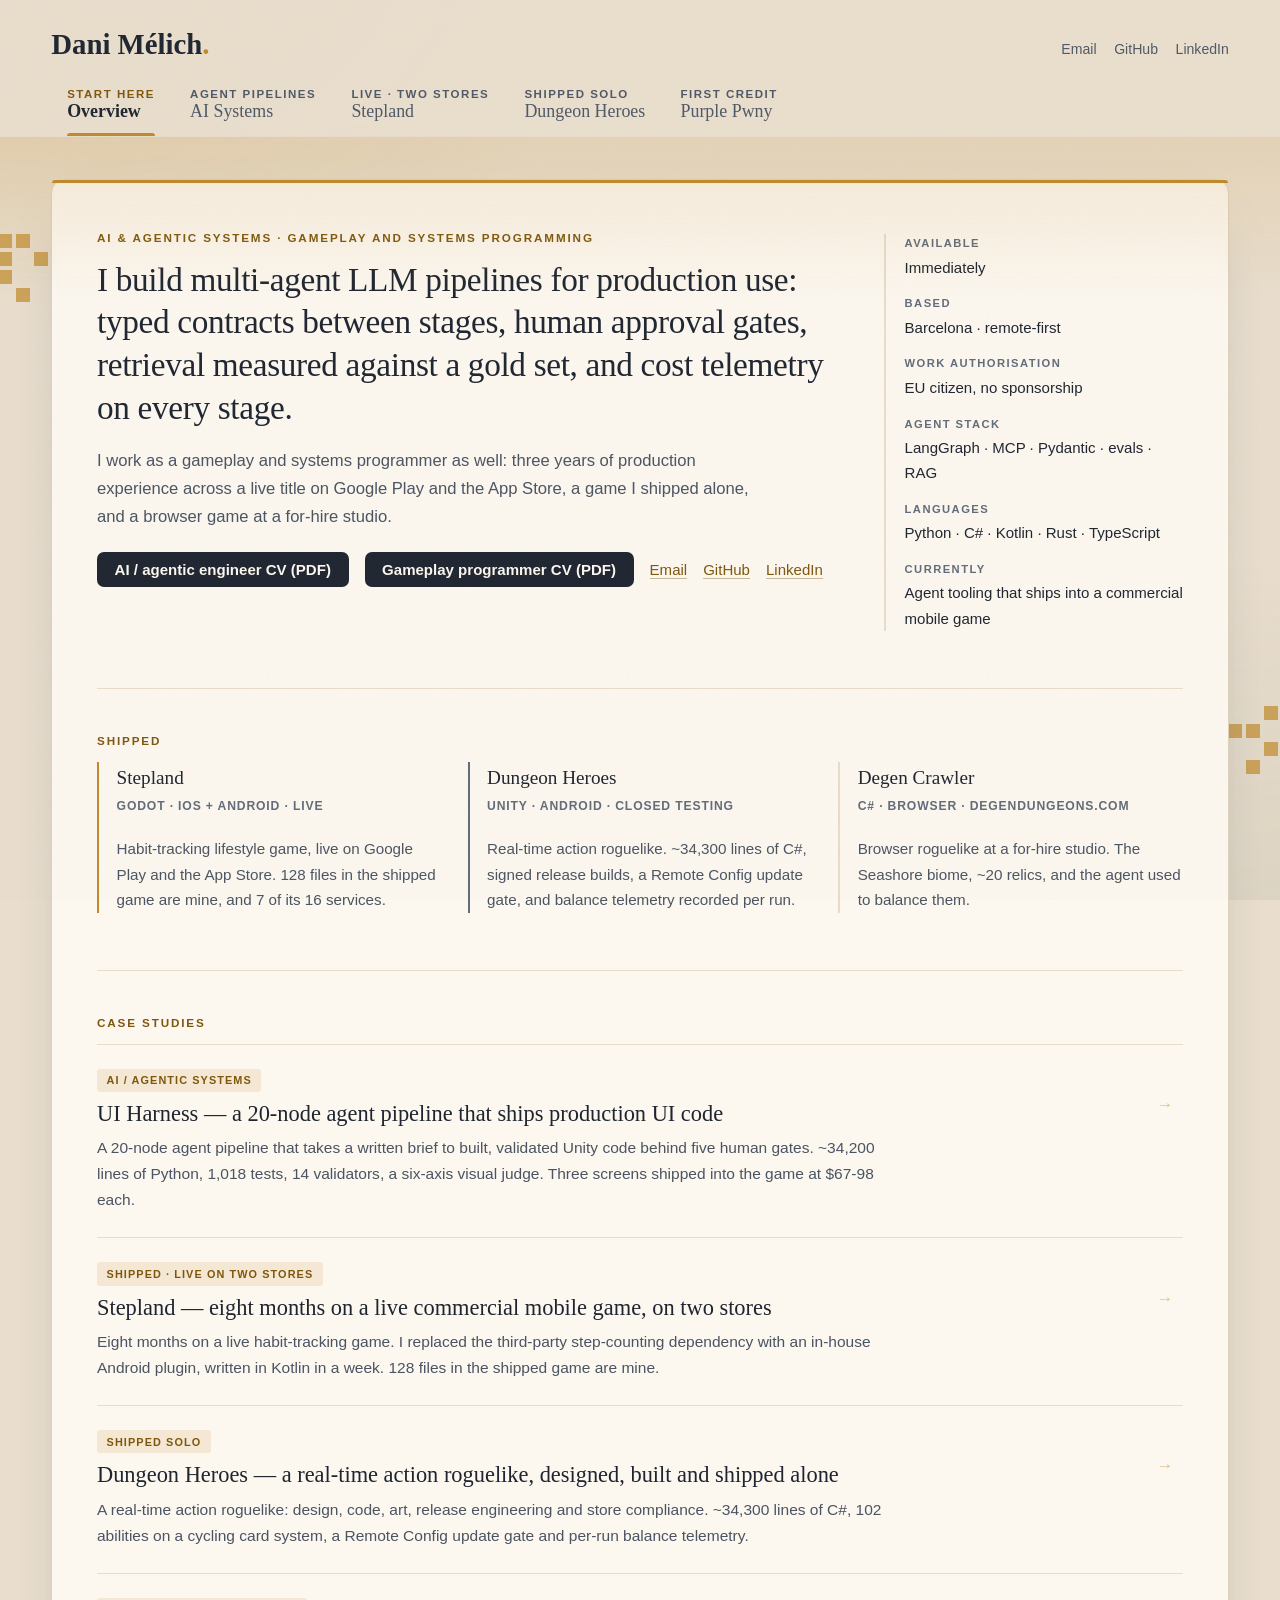
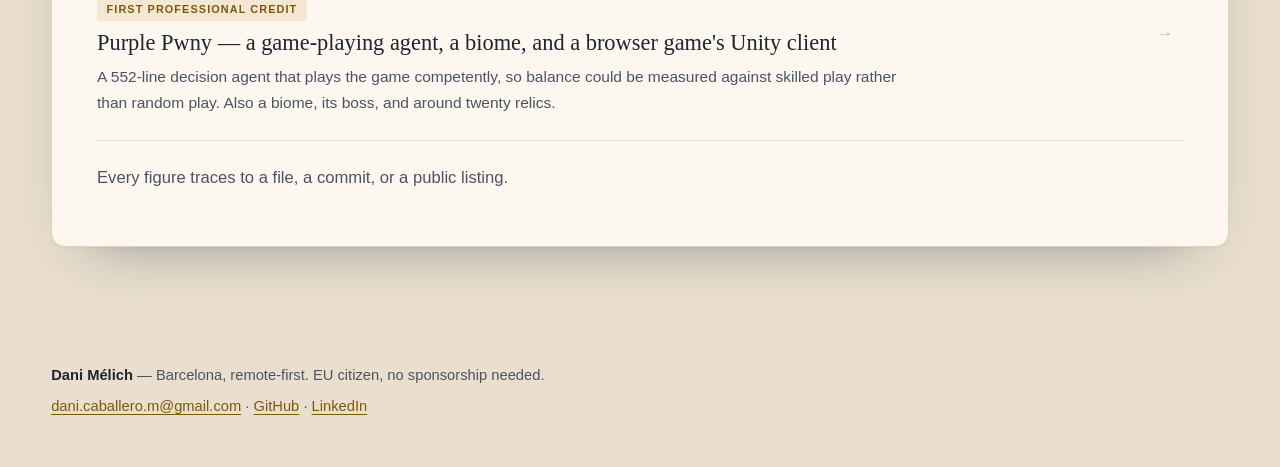
==== commit ac489012: "Portfolio rebuilt: new pipeline evidence, selling lens, no walls of text" ====
--- a/index.html
+++ b/index.html
@@ -4,10 +4,10 @@
 <meta charset="utf-8">
 <meta name="viewport" content="width=device-width, initial-scale=1">
 <title>Dani Mélich — AI systems and gameplay engineering</title>
-<meta name="description" content="AI and agentic systems engineer, and a gameplay and systems programmer. Multi-agent LLM pipelines with typed contracts, human approval gates and per-stage cost telemetry; three years of shipped production work, all of it remote.">
+<meta name="description" content="AI and agentic systems engineer, and a gameplay and systems programmer. I build multi-agent LLM pipelines that ship real code: typed contracts, human approval gates, retrieval scored against a gold set, and a cost line on every stage. Shipping production software since 2023, on a product live on Google Play and the App Store.">
 <meta name="color-scheme" content="light dark">
 <meta property="og:title" content="Dani Mélich — AI systems and gameplay engineering">
-<meta property="og:description" content="AI and agentic systems engineer, and a gameplay and systems programmer. Multi-agent LLM pipelines with typed contracts, human approval gates and per-stage cost telemetry; three years of shipped production work, all of it remote.">
+<meta property="og:description" content="AI and agentic systems engineer, and a gameplay and systems programmer. I build multi-agent LLM pipelines that ship real code: typed contracts, human approval gates, retrieval scored against a gold set, and a cost line on every stage. Shipping production software since 2023, on a product live on Google Play and the App Store.">
 <meta property="og:type" content="website">
 <link rel="stylesheet" href="/site.css">
 <link rel="icon" href="data:image/svg+xml,<svg xmlns='http://www.w3.org/2000/svg' viewBox='0 0 32 32'><rect width='32' height='32' rx='6' fill='%23657B8B'/><rect x='6' y='6' width='6' height='6' fill='%23C8813C'/><text x='19' y='24' font-size='19' font-family='Georgia,serif' font-weight='bold' text-anchor='middle' fill='%23FFEDDD'>D</text></svg>">
@@ -41,118 +41,113 @@
 <p class="sub">I work as a gameplay and systems programmer as well: three years of
 production experience across a live title on Google Play and the App Store, a game I
 shipped alone, and a browser game at a for-hire studio.</p>
-<ul class="chips"><li><a class="primary" href="/cv/dani-caballero-melich-ai-engineer-designed.pdf">AI / agentic engineer CV (PDF)</a></li><li><a class="primary" href="/cv/dani-caballero-melich-gameplay-programmer-designed.pdf">Gameplay programmer CV (PDF)</a></li><li><a href="mailto:dani.caballero.m@gmail.com">Email</a></li><li><a href="https://github.com/DaniMelich">GitHub</a></li><li><a href="https://www.linkedin.com/in/dani-caballero-melich">LinkedIn</a></li></ul>
+<ul class="chips"><li><a class="primary" href="/cv/dani-caballero-melich-ai-engineer-remote-designed.pdf">AI / agentic engineer CV (PDF)</a></li><li><a class="primary" href="/cv/dani-caballero-melich-gameplay-programmer-designed.pdf">Gameplay programmer CV (PDF)</a></li><li><a href="mailto:dani.caballero.m@gmail.com">Email</a></li><li><a href="https://github.com/DaniMelich">GitHub</a></li><li><a href="https://www.linkedin.com/in/dani-caballero-melich">LinkedIn</a></li></ul>
 </section>
 
 <aside class="margin-col">
-<dl class="facts"><div><dt>Available</dt><dd>Immediately</dd></div><div><dt>Based</dt><dd>Barcelona · remote-first</dd></div><div><dt>Work authorisation</dt><dd>EU citizen, no sponsorship</dd></div><div><dt>Primary stack</dt><dd>Python · C# · Kotlin · Unity · Godot</dd></div><div><dt>Currently</dt><dd>Agent tooling for a commercial mobile game</dd></div></dl>
+<dl class="facts"><div><dt>Available</dt><dd>Immediately</dd></div><div><dt>Based</dt><dd>Barcelona · remote-first</dd></div><div><dt>Work authorisation</dt><dd>EU citizen, no sponsorship</dd></div><div><dt>Agent stack</dt><dd>LangGraph · MCP · Pydantic · evals · RAG</dd></div><div><dt>Languages</dt><dd>Python · C# · Kotlin · Rust · TypeScript</dd></div><div><dt>Currently</dt><dd>Agent tooling that ships into a commercial mobile game</dd></div></dl>
 </aside>
 
 <section class="band full">
 <p class="eyebrow">Shipped</p>
-<div class="grid"><div class="ship"><h3>Stepland</h3><p class="meta">Godot · iOS + Android · live</p><p>Habit-tracking lifestyle game, live on Google Play and the App Store. 128 files in the shipped game are mine, and 7 of its 16 services.</p></div><div class="ship"><h3>Dungeon Heroes</h3><p class="meta">Unity · Android · closed testing</p><p>Real-time action roguelike, built alone. ~20,100 lines of C#, signed release builds, in closed testing on Google Play.</p></div><div class="ship"><h3>Degen Crawler</h3><p class="meta">C# · browser · degendungeons.com</p><p>Browser roguelike at a for-hire studio. The Seashore biome, ~20 relics, and the agent used to balance them.</p></div></div>
+<div class="grid"><div class="ship"><h3>Stepland</h3><p class="meta">Godot · iOS + Android · live</p><p>Habit-tracking lifestyle game, live on Google Play and the App Store. 128 files in the shipped game are mine, and 7 of its 16 services.</p></div><div class="ship"><h3>Dungeon Heroes</h3><p class="meta">Unity · Android · closed testing</p><p>Real-time action roguelike. ~34,300 lines of C#, signed release builds, a Remote Config update gate, and balance telemetry recorded per run.</p></div><div class="ship"><h3>Degen Crawler</h3><p class="meta">C# · browser · degendungeons.com</p><p>Browser roguelike at a for-hire studio. The Seashore biome, ~20 relics, and the agent used to balance them.</p></div></div>
 </section>
 
 <section class="band full">
 <p class="eyebrow">Case studies</p>
-<div class="studies"><a class="study" href="#ui-harness" data-goto="ui-harness"><span class="tag">AI / Agentic systems</span><h3>UI Harness — a gated agent pipeline that turns a written brief into a built, validated screen</h3><p>A 19-node agent pipeline behind five human approval gates, taking a written brief to built and validated Unity code. Typed Pydantic contracts, nine validators, per-stage cost telemetry.</p></a><a class="study" href="#stepland" data-goto="stepland"><span class="tag">Shipped · live on two stores</span><h3>Stepland — eight months on a live commercial mobile game, on two stores</h3><p>Eight months on a live habit-tracking game. I replaced the third-party step-counting dependency with an in-house Android plugin, written in Kotlin in a week. 128 files in the shipped game are mine.</p></a><a class="study" href="#dungeon-heroes" data-goto="dungeon-heroes"><span class="tag">Shipped solo</span><h3>Dungeon Heroes — a real-time action roguelike, designed, built and shipped alone</h3><p>A real-time action roguelike built alone: design, code, art, release engineering and store compliance. 102 abilities on a cycling card system, resolved through a staged damage pipeline.</p></a><a class="study" href="#purple-pwny" data-goto="purple-pwny"><span class="tag">First professional credit</span><h3>Purple Pwny — a game-playing agent, a biome, and a browser game&#x27;s Unity client</h3><p>A 552-line decision agent that plays the game competently, so balance could be measured against skilled play rather than random play. Also a biome, its boss, and around twenty relics.</p></a></div>
+<div class="studies"><a class="study" href="#ui-harness" data-goto="ui-harness"><span class="tag">AI / Agentic systems</span><h3>UI Harness — a 20-node agent pipeline that ships production UI code</h3><p>A 20-node agent pipeline that takes a written brief to built, validated Unity code behind five human gates. ~34,200 lines of Python, 1,018 tests, 14 validators, a six-axis visual judge. Three screens shipped into the game at $67-98 each.</p></a><a class="study" href="#stepland" data-goto="stepland"><span class="tag">Shipped · live on two stores</span><h3>Stepland — eight months on a live commercial mobile game, on two stores</h3><p>Eight months on a live habit-tracking game. I replaced the third-party step-counting dependency with an in-house Android plugin, written in Kotlin in a week. 128 files in the shipped game are mine.</p></a><a class="study" href="#dungeon-heroes" data-goto="dungeon-heroes"><span class="tag">Shipped solo</span><h3>Dungeon Heroes — a real-time action roguelike, designed, built and shipped alone</h3><p>A real-time action roguelike: design, code, art, release engineering and store compliance. ~34,300 lines of C#, 102 abilities on a cycling card system, a Remote Config update gate and per-run balance telemetry.</p></a><a class="study" href="#purple-pwny" data-goto="purple-pwny"><span class="tag">First professional credit</span><h3>Purple Pwny — a game-playing agent, a biome, and a browser game&#x27;s Unity client</h3><p>A 552-line decision agent that plays the game competently, so balance could be measured against skilled play rather than random play. Also a biome, its boss, and around twenty relics.</p></a></div>
 <p class="band-note">Every figure traces to a file, a commit, or a public listing.</p>
 </section>
 </div>
 </div></div><div class="view" id="view-ui-harness" role="tabpanel" aria-labelledby="tab-ui-harness"><div class="sheet"><div class="doc">
 <article class="doc-main">
-<h1>UI Harness — a gated agent pipeline that turns a written brief into a built, validated screen</h1>
-<blockquote><p><strong>Scope.</strong> A single-operator tool with one user: me. Every number below is engineering measurement rather than traffic.</p></blockquote>
-<hr>
-<h2 id="summary">Summary</h2>
-<p>I build a mobile game solo. Authoring a UI screen was the slowest part of that: a screen is a layout decision, an art decision, a set of named bindings, a Unity hierarchy and a C# script, and every one of those steps drifts from the one before it.</p>
-<p>So I built the pipeline that does it. <strong>A 19-node LangGraph graph runs 10 role-specialised agents behind 5 human approval gates.</strong> Typed Pydantic contracts are the canonical artifact — Markdown, HTML mockups and rendered PNGs are generated views of the contract, never the source of truth. Nine deterministic validators plus a scored screenshot-vs-mockup comparison act as an <strong>evaluation harness</strong> with enforced thresholds (0.85 overall, 0.70 per dimension); a failure does not just stop the run, it routes back by conditional edge to <em>the stage that caused it</em>. Every stage is routed to a model and reasoning effort, carries token/turn/tool budgets tuned from measured runs, and reports <code>reported_cost_usd</code> into an append-only event ledger. State is checkpointed in SQLite, so a killed run resumes. The pipeline also exposes itself as an <strong>MCP server</strong>, so an external agent front-end can drive it.</p>
-<p><strong>~15,300 lines of Python 3.12 with 259 tests.</strong> Across the run ledgers on disk: <strong>18 worker executions carrying </strong>$17.03<strong> of reported spend, 287,290 output tokens, and a 74% context-cache read ratio</strong> — 3.41M cached-read tokens against 458 fresh input tokens.</p>
-<p>It is entirely my own work.</p>
-<div class="shots"><figure class="shot"><img src="/assets/ui-harness/combat-screen-layout-mockup.png" alt="Structural greybox generated by the technical-design stage"><figcaption><strong>Stage 1 output — structure.</strong> Greybox mockup rendered from the layout contract, with absolute geometry. Gated by a human before anything downstream runs.</figcaption></figure><figure class="shot"><img src="/assets/ui-harness/combat-screen-art-mockup.png" alt="Art mockup generated by the art-direction stage"><figcaption><strong>Stage 2 output — aesthetics.</strong> The art stage may restyle, but inherits the approved geometry. Also gated.</figcaption></figure></div>
-<p><em>(Both images are artifacts of one recorded run, <code>combat-screen-6643dafd0c</code>.)</em></p>
-<hr>
-<h2 id="the-problem">The problem</h2>
-<p>Not "I wanted to try agents". The bottleneck was specific and it was mine.</p>
-<p>A screen in this project costs a day or more of hand-wiring, and the expensive part is not typing — it is that <strong>four separate decisions get made in four separate places and silently disagree</strong>: what goes where, what it looks like, what the elements are called, and what the code binds to. Rename an element in the layout and the script's serialized field stops resolving. Let the art step reposition something and the built screen no longer matches the thing that was approved.</p>
-<p>I had already solved the human version of this problem on a previous team, by hand: product intent was reaching the concept artist before requirements existed, so full-fidelity art was being produced and then reworked. I inserted a structural mockup step in between — plain blockouts, no final art — so layout and affordances got settled while they were still cheap to change, and the artist received something executable.</p>
-<p><strong>The harness is that same workflow expressed as software</strong>: structure first, aesthetics second, each behind a gate, with a typed contract carrying the agreement forward instead of a human remembering it.</p>
-<hr>
-<h2 id="constraints">Constraints</h2>
-<p>These are what made the design non-obvious, and they are why several of the decisions below go against the grain of the usual agent-framework demo.</p>
-<ol><li><strong>The output is not text — it is a mutation of a Unity project.</strong> A wrong answer is not a bad paragraph, it is a broken scene in the repository I ship from. Read-only stages must be <em>provably</em> read-only; exactly one stage may write to Unity.</li><li><strong>Model spend is my own money.</strong> A run that burns $5 and produces something I reject is a real cost. Every design choice had to answer "what does this cost per run, and what did the money buy".</li><li><strong>A model is not deterministic and I refuse to pretend otherwise.</strong> The pipeline has to assume any stage can return something structurally wrong, and still not lose the paid work that came before it.</li><li><strong>I am the only reviewer.</strong> No team to catch drift. Whatever the machine cannot check, nobody checks — which is why validation had to exist before features.</li><li><strong>Two providers, two CLIs, one workstation.</strong> Claude Code and OpenAI Codex CLI, driven as subprocesses, with all the operating-system reality that implies (see the failure section — one of them was silently unavailable for weeks).</li></ol>
-<hr>
-<h2 id="what-i-built-and-what-i-rejected">What I built, and what I rejected</h2>
-<h3>Typed contracts as the canonical artifact</h3>
-<p>Every stage's output is a Pydantic model. The layout contract for one screen is ~2,000 lines of JSON with absolute geometry; the human-readable spec and the HTML/PNG mockups are <strong>rendered from it</strong>.</p>
-<p><em>The alternative I rejected:</em> passing Markdown between agents, which is what most agent pipelines do. It fails at exactly the point this pipeline exists to fix — there is no mechanical way to check that the built screen matches an approved prose description, and prose invites each stage to re-interpret the last one. A contract can be validated, diffed, and compared against a screenshot. It also means <strong>the schema is the interface</strong>: when a worker returns something invalid, that is a caught error rather than a plausible paragraph that fails three stages later.</p>
-<h3>Human gates, with rejection routed to the <em>causal</em> stage</h3>
-<p>Five gates: readiness, sketch, layout, art, final. Approval advances; rejection is a conditional edge back to the stage that produced the problem, carrying my rejection text as that stage's feedback input.</p>
-<p><em>The alternative I rejected:</em> re-running the pipeline from the top, or letting the model decide when it is done. Restarting throws away paid work that was fine. Fire-and-forget autonomy is cheap to build and, for an output that mutates a shipping repository, is the wrong trade: at those five points a human decision costs less than a bad write into the repository.</p>
+<h1>UI Harness — a 20-node agent pipeline that ships production UI code</h1>
+<p>An agent pipeline that takes a written brief to built, validated Unity code, behind five human approval gates. It has shipped screens into a commercial mobile game.</p>
+<div class="scroll"><table class="keyvalue"><tbody><tr><td><strong>Scale</strong></td><td>20-node LangGraph pipeline · 10 role-specialised agents · 5 human gates</td></tr><tr><td><strong>Code</strong></td><td>~34,200 lines of Python 3.12 · 1,018 tests</td></tr><tr><td><strong>Workers</strong></td><td>Claude · Codex · OpenHands · Unity MCP · deterministic</td></tr><tr><td><strong>Output</strong></td><td>Screens running in a released Unity game</td></tr><tr><td><strong>Cost</strong></td><td>$67–98 per accepted screen, attributed by cause</td></tr></tbody></table></div>
+<hr>
+<h2 id="what-it-does">What it does</h2>
+<ul><li>Turns a written brief into a typed contract, then into working Unity C# and art.</li><li>Runs every artifact through <strong>14 validator modules</strong> before a human sees it.</li><li>Scores the result with a <strong>six-axis visual judge</strong>, then asks a human to approve or reject.</li><li>Routes a rejection back to the <strong>stage that caused it</strong>, not to the start.</li><li>Records token, tool-call, duration, cache, retry and cost data for every stage.</li><li>Exposes the whole thing as an <strong>MCP server</strong> and a native desktop app.</li></ul>
+<hr>
+<h2 id="results">Results</h2>
+<p>Three screens, taken end to end and accepted by a human reviewer. Every figure below is read from the pipeline's own <code>kpi.json</code>, written per run.</p>
+<div class="scroll"><table><thead><tr><th>Screen</th><th>Cost</th><th>Attempts</th><th>Tool calls</th><th>Cached tokens</th><th>Judge score</th></tr></thead><tbody><tr><td><code>hero-collection-v1</code></td><td>$67.28</td><td>17</td><td>545</td><td>58.4M</td><td><strong>0.908</strong></td></tr><tr><td><code>hero-collection-v2</code></td><td>$97.73</td><td>27</td><td>591</td><td>62.7M</td><td><strong>0.913</strong></td></tr><tr><td><code>library-screen-v3</code></td><td>$78.64</td><td>34</td><td>597</td><td>46.9M</td><td>0.642</td></tr></tbody></table></div>
+<p><strong>These shipped.</strong> Both screen families landed in the game on 2026-08-18.</p>
+<p><strong>Where the money goes, on the run that measured it:</strong></p>
+<ul><li>First attempt: <strong>$34.14</strong></li><li>Reruns: <strong>$63.59</strong> — 65% of the total</li><li>Of that: <strong>$47.76 validator</strong>, <strong>$10.68 human</strong>, <strong>$5.15 crash</strong></li></ul>
+<p>Knowing that reruns cost twice the first pass, and that three quarters of rerun spend is validator-driven, is what makes the next optimisation obvious instead of a guess.</p>
+<h3>What the stages produce</h3>
+<div class="shots"><figure class="shot"><img src="/assets/ui-harness/combat-screen-layout-mockup.png" alt="Structural greybox generated by the technical-design stage"><figcaption><strong>Structure.</strong> Greybox rendered from the layout contract, with absolute geometry. Gated by a human before anything downstream runs.</figcaption></figure><figure class="shot"><img src="/assets/ui-harness/combat-screen-art-mockup.png" alt="Art mockup generated by the art-direction stage"><figcaption><strong>Aesthetics.</strong> The art stage may restyle, but inherits the approved geometry. Also gated.</figcaption></figure></div>
+<p>Both are artifacts of one recorded run, <code>combat-screen-6643dafd0c</code>.</p>
+<hr>
+<h2 id="how-it-works">How it works</h2>
+<h3>Typed contracts are the only source of truth</h3>
+<p>Pydantic models are canonical. Markdown and HTML are generated views. A stage cannot hand the next stage prose it invented — it hands over a validated object or it fails.</p>
+<h3>Human gates, with rejection routed to the causal stage</h3>
+<p>Five gates: readiness, sketch, layout, art, final. A rejection at the art gate returns to art direction, not to the top of the graph. Rejections can be <strong>element-anchored</strong>:</p>
+<ul><li><code>reject --annotate "HeroCard: portrait is cropped"</code></li><li>The annotation is applied as a <strong>minimal JSON-Patch</strong> on the presented contract.</li><li>Everything not annotated is preserved.</li><li>The re-raised gate lists the exact delta.</li></ul>
 <h3>An evaluation harness, built before the features</h3>
-<p>Nine deterministic validator modules (geometry, naming, compilation, assets, code rules, rect comparison, Unity live/state, mockup measurement) plus a scored comparison of the final screenshot against the approved mockup, with <strong>enforced thresholds: 0.85 total and 0.70 on every individual dimension</strong>. A run does not advance on a failing score.</p>
-<p>The validators are the reason the rest of the system can be trusted, and they are also where the honest engineering is: <code>rect_compare</code> exists because Unity reports <code>sizeDelta</code> where the naive check reads <code>size</code>, and the two disagree in the exact cases that matter.</p>
-<h3>Deterministic repair before failure</h3>
-<p>When a worker returns schema-invalid output, the harness first tries to repair it mechanically and records a <code>deterministic_repair_applied</code> event; only then does it fail. Example: duplicate element names used to kill a run — a whole run, including the most expensive stage in the system — over a name collision that code can resolve by the same numeric-suffix convention a human would use.</p>
-<p>Repairing mechanically before failing is a cost decision: a model call spent on a problem a string function solves is wasted money and added latency.</p>
-<h3>Advisory budgets that never discard paid work</h3>
-<p>Per-stage output, turn, tool-call and wall-time budgets, tuned from measured runs. A breach emits a warning; <strong>it does not kill a worker that has already produced a valid paid result.</strong> Input estimates are still checked <em>before</em> launch, where the money has not been spent yet, and there is a separate optional hard kill switch, unset by default.</p>
-<p><em>The alternative I rejected:</em> hard caps, which I ran first. They abort a stage at 95% completion and bill you for all of it.</p>
-<h3>Per-stage model and reasoning-effort routing, with provider fallback</h3>
-<p><code>config/models.yaml</code> routes each stage to a provider, model and effort tier, with fallback chains and executable discovery. Cheap deterministic stages use no model at all.</p>
-<h3>Context assembly: caching, then retrieval</h3>
-<p>Workers receive a <strong>stage-specific context packet</strong> — the contract artifacts they need, the selected rule sections, their prompt, the current causal feedback, their allowed tools and their output schema. They never receive previous stages' reasoning transcripts. Packets are cached by content hash, which is where the <strong>74% cache-read ratio</strong> comes from: 3.41M cached-read tokens against 458 fresh input tokens across the instrumented runs.</p>
-<p>That is caching, and for a long time I was careful to call it caching, because it is not retrieval.</p>
-<p><strong>Retrieval came later, and for a concrete reason.</strong> The pipeline keeps an append-only, never-deleted log of everything it has got wrong — a 216-line live log and an 848-line archive. The readiness stage was being handed the <em>live</em> half of that log in full on every run, while the archive — the larger half, and the half holding the resolved cases with verified fix recipes — was visible to no stage at all. Archiving an entry was hiding it.</p>
-<p>So the log is now <strong>retrieved rather than pasted</strong>: heading-boundary chunking over the advisory corpus, a hybrid index — <code>bge-small-en-v1.5</code> locally through ONNX, fused by reciprocal rank with a dependency-free lexical channel, over <code>sqlite-vec</code> — with an incremental build that never re-embeds unchanged text.</p>
-<p>Three boundaries I set deliberately:</p>
-<ul><li><strong>Only advisory corpora are retrieved.</strong> Typed contracts and generated code are passed whole. They must reach a stage complete and exact; a partially-retrieved contract is a corrupt contract.</li><li><strong>A stage never retrieves a corpus it already receives whole.</strong> Readiness gets both style bibles in full, because its job is to report what the bibles <em>lack</em> — and absence is only evidence when the reader saw everything.</li><li><strong>Retrieval never fails a run.</strong> Any error falls back to the previous whole-file sourcing and records the reason in the run's <code>context_compiled</code> event.</li></ul>
-<h3>Measuring the retrieval instead of asserting it</h3>
-<p>A <strong>32-pair gold set</strong> built from real history: for each past failure, which archived entry or bible section <em>should</em> have come back. The queries are phrased the way a rejection is actually phrased, not in the wording of the entry they target, so the score measures retrieval rather than string matching.</p>
-<p>Measured 2026-08-04:</p>
-<div class="scroll"><table><thead><tr><th>Channel</th><th>recall@3</th><th>recall@5</th><th>recall@10</th><th>MRR</th></tr></thead><tbody><tr><td>Lexical only</td><td>0.531</td><td>0.641</td><td>0.859</td><td>0.573</td></tr><tr><td>Dense only</td><td>0.594</td><td><strong>0.859</strong></td><td>0.922</td><td><strong>0.674</strong></td></tr><tr><td>Hybrid fusion (shipped)</td><td><strong>0.688</strong></td><td>0.812</td><td><strong>0.969</strong></td><td>0.663</td></tr></tbody></table></div>
-<p><strong>And the honest reading, which is the part I care about more than the numbers:</strong> at 32 pairs, one pair is worth 0.031 of recall, so fusion's wins at k=3 and k=10 and its loss at k=5 are all inside the resolution of the set. They are not results. Fusion ships for two reasons the data <em>does</em> support — the best recall@10, and a single code path whether or not the optional dense dependency is installed, which keeps the fallback exercised rather than dead.</p>
-<p>The one tuning decision the set was large enough to settle: weighting the rejection feedback 8× the stage objective moved fused <strong>recall@5 from 0.625 to 0.812 and MRR from 0.409 to 0.663</strong>. The reasoning came before the measurement — a stage's objective barely changes between two attempts at the same screen, so it cannot discriminate between two failures, while <em>why the last attempt was rejected</em> is exactly what is being looked up. I chose 8 rather than 16 because 28 of the 32 pairs share one objective, which flatters any weight that discards the objective entirely.</p>
-<h3>Durable execution and recovery</h3>
-<p>SQLite checkpointing with resume, an append-only event ledger per run, and failure→stage recovery routing by owner. Read-only stages are mutation-checked at runtime.</p>
-<h3>An MCP server</h3>
-<p>The pipeline exposes itself over MCP, so an external agent front-end drives it rather than everything living behind a CLI I wrote. A desktop operator app (Rust/Tauri + React over a Python core) talks to it that way.</p>
-<hr>
-<h2 id="what-it-measures">What it measures</h2>
-<p>From the run ledgers on disk, re-queried 2026-08-04. <strong>40 run directories exist; 7 carry worker cost telemetry</strong>, because most of the rest were aborted before a worker executed or are fixtures. 1,205 events total.</p>
-<div class="scroll"><table class="keyvalue"><tbody><tr><td>Worker executions with reported cost</td><td><strong>18</strong>, across 7 runs</td></tr><tr><td>Reported spend</td><td><strong>$17.03</strong> (~$0.95 per stage execution)</td></tr><tr><td>Output tokens</td><td>287,290</td></tr><tr><td>Cache-read / cache-write tokens</td><td>3,411,964 / 1,200,185 — <strong>74% read ratio</strong></td></tr><tr><td>Fresh input tokens</td><td><strong>458</strong></td></tr><tr><td>Tool calls / turns</td><td>73 / 130</td></tr><tr><td>Worker wall-clock</td><td>3,188 s</td></tr><tr><td>Most expensive stage</td><td><code>technical_design</code> — 7 executions, 198,996 output tokens</td></tr><tr><td>Routing observed</td><td>Sonnet/medium ×11, Opus/high ×6, Sonnet/high ×1</td></tr></tbody></table></div>
-<p><strong>The recovery machinery fired on real runs, not just in tests:</strong> 18 <code>budget_exceeded</code> (advisory — no completed work discarded), 4 <code>worker_mutation_blocked</code> (read-only stages caught attempting writes), 3 <code>worker_failed</code>, 2 <code>deterministic_repair_applied</code>, and one full <code>worker_invalid_output</code> → <code>worker_repair_started</code> → <code>worker_output_repaired</code> sequence. 33 <code>stage_completed</code>, 8 <code>run_failed</code>.</p>
-<hr>
-<h2 id="what-went-wrong">What went wrong</h2>
-<p>Three things worth telling, because they are the ones that changed how I build these systems.</p>
-<h3>1. Every stage breached its budget, so the budget signal was dead</h3>
-<p>Measured from the ledgers: <code>readiness</code> had an output budget of 4,000 against observed values of 4,115 / 4,767 / 5,037 / 5,480 / 5,998 / 8,344 and one 17,284 outlier; <code>technical_design</code> 40,000 against 40,441 and 47,043; <code>art_direction</code> 10,000 against 20,593. <strong>Every one of the 15 executions on the ledger at the time breached its budget.</strong></p>
-<p>A limit that everything always breaks is not a safety mechanism — it is noise that hides the one genuine blow-up you needed to see, and it trains the operator to ignore the only channel that would report it. I had set those numbers from intent. I re-tuned them from the ledger at roughly p100 × 1.2, and every breach since is a real signal.</p>
-<p><strong>What it taught me:</strong> budgets set from what you <em>think</em> a stage should cost are a guess wearing the costume of a control. They are only a control once measurement exists.</p>
-<h3>2. The provider fallback chain did not exist</h3>
-<p>The config advertised a three-provider chain. When Claude failed on one run, the recorded fallthrough read <code>codex: Executable probe failed with exit code 1; openhands: …</code> — so a single provider failure was terminal while the message implied three workers had been tried.</p>
-<p>Root cause: the probed executable was the npm <code>.cmd</code> shim, which resolves <code>node</code> from <code>PATH</code>. The operator service's environment has no node, so <code>cmd.exe</code> exits 1 — and the identical command succeeds in an interactive shell, which is exactly why the probe "worked when I tested it". Fixed in three parts: discovery now prefers the vendored native binary that needs neither node nor <code>cmd.exe</code>; probe failures carry the process's stderr tail instead of a bare exit code; and the intake stage now writes a <code>provider_availability</code> event so <strong>every run states up front which fallbacks it actually has</strong>.</p>
-<p><strong>What it taught me:</strong> a redundancy you have never <em>observed</em> failing over is a claim, not a feature. The fix that mattered was not the discovery glob — it was making availability an event on the ledger.</p>
-<h3>3. The system's own memory was working against it</h3>
-<p>Covered above: archiving a resolved entry removed it from the pipeline's context entirely, so the record of a solved problem stopped being available as precedent at the moment it became most useful. It is the reason retrieval exists here at all, and it is why I keep a triaged, never-deleted defect log rather than a tidy one.</p>
-<hr>
-<h2 id="scope">Scope</h2>
-<ul><li><strong>One operator.</strong> The harness serves my own pipeline, on my own workstation. The figures are engineering measurement.</li><li><strong>Local by design.</strong> Local CLIs, SQLite and a desktop installer, chosen because the output is a mutation of a repository on the same machine.</li><li><strong>The gold set is 32 pairs.</strong> Enough to settle a large effect, not a small one.</li><li><strong>The corpus is live.</strong> Two new feedback entries move every retrieval number, so the figures carry the date they were taken.</li></ul>
+<ul><li><strong>14 validator modules</strong> — geometry, components, compilation, naming, pixel scale, asset presence, policy, code rules, live Unity state, mockup comparison.</li><li>Deterministic checks run <strong>before</strong> the visual model is called, so a cheap failure never costs an expensive review.</li><li>Validator findings get a <strong>bounded JSON-Patch repair cycle</strong> before they cost a human turn.</li><li>The visual judge scores six axes: composition, readability, style conformity, asset completeness, mockup alignment, defect-free.</li></ul>
+<h3>Judge-vs-human agreement is measured</h3>
+<p>The pipeline records whether its automated judge and the human reached the same verdict:</p>
+<div class="scroll"><table><thead><tr><th>Run</th><th>Judge</th><th>Human</th><th>Agreement</th></tr></thead><tbody><tr><td><code>hero-collection-v1</code></td><td>pass</td><td>approved</td><td>✅</td></tr><tr><td><code>hero-collection-v2</code></td><td>pass 0.913</td><td>rejected</td><td>❌</td></tr><tr><td><code>library-screen-v3</code></td><td>fail 0.642</td><td>approved</td><td>❌</td></tr></tbody></table></div>
+<p>An evaluator you have not checked against a human is an assumption. This one is checked every run, and the disagreements are the input to the next round of prompt and rubric work.</p>
+<h3>Retrieval, scored against a gold set</h3>
+<ul><li>Hybrid dense + lexical over a local <code>sqlite-vec</code> index, fused by reciprocal rank.</li><li>Embeddings run locally through ONNX; the index is built incrementally, so unchanged chunks are never re-embedded.</li><li>Scored against a <strong>32-pair gold set</strong> built from real failure history, with queries deliberately not phrased in the target entries' wording.</li><li><strong>recall@10 0.97, MRR 0.66.</strong></li></ul>
+<h3>Cost control that never throws away paid work</h3>
+<ul><li>Per-stage model and reasoning-effort routing, with provider fallback chains.</li><li>Budgets are <strong>advisory</strong>: exceeding one raises a warning, and completed valid output is kept. A budget that discards work you already paid for costs more than it saves.</li><li>Usage is append-only per attempt, attributed to provider, requested model, effort, and the provider's own reported model breakdown.</li></ul>
+<h3>Durability</h3>
+<ul><li>SQLite checkpointing; completed stages resume after interruption.</li><li><strong>Exclusive leases</strong> — one run writes to the Unity Editor at a time, one writer touches the harness's own source at a time.</li><li>Stages are <strong>bounded on silence</strong>: five-second heartbeats, streamed provider events and process identity, so a hung worker cannot hold a run open indefinitely.</li><li>Artifacts are immutable and content-addressed within a run.</li></ul>
+<h3>The pipeline improves itself, and never applies its own changes</h3>
+<ul><li>Every accepted run generates a refinement proposal grounded in that run's KPIs.</li><li>Proposals have a visible lifecycle: <strong>proposed → approved / rejected → applied</strong>.</li><li>Applying is a human act. The harness records where the human landed the change and applies nothing itself.</li></ul>
+<h3><code>replay</code> — regression testing for prompts and validators</h3>
+<p>Re-judges every stored contract with the current validators against the human's recorded gate decisions. Reports regressions on previously approved contracts and new catches on rejected ones.</p>
+<p><strong>No Unity. No model calls.</strong> Prompt and rubric changes become checkable for free.</p>
+<hr>
+<h2 id="problems-i-found-and-fixed">Problems I found and fixed</h2>
+<p>The instrumentation exists to catch things. These are three it caught.</p>
+<h3>Budgets set from intent are not controls</h3>
+<p><strong>Found:</strong> every one of the 15 stage executions on the ledger had breached its output budget. <code>readiness</code> was set to 4,000 against observed 4,115 → 8,344 with a 17,284 outlier. <code>art_direction</code> was set to 10,000 against 20,593.</p>
+<p><strong>Why it mattered:</strong> a limit that everything always breaks is noise. It hides the one genuine blow-up you needed to see, and it trains the operator to ignore the only channel that would report it.</p>
+<p><strong>Fixed:</strong> re-tuned from the ledger at roughly p100 × 1.2. Every breach since is a real signal.</p>
+<h3>A fallback chain that had never been observed failing over</h3>
+<p><strong>Found:</strong> the config advertised three providers. When Claude failed, the recorded fallthrough read <code>codex: Executable probe failed with exit code 1; openhands: …</code> — one provider failure was terminal, while the message implied three had been tried.</p>
+<p><strong>Root cause:</strong> the probed executable was the npm <code>.cmd</code> shim, which resolves <code>node</code> from <code>PATH</code>. The operator service's environment has no node, so <code>cmd.exe</code> exits 1 — and the identical command succeeds in an interactive shell, which is why it passed every manual test.</p>
+<p><strong>Fixed, in three parts:</strong></p>
+<ul><li>Discovery prefers the vendored native binary, which needs neither node nor <code>cmd.exe</code>.</li><li>Probe failures carry the process's stderr tail instead of a bare exit code.</li><li>Intake writes a <code>provider_availability</code> event, so <strong>every run states up front which fallbacks it actually has</strong>.</li></ul>
+<p>The fix that mattered was not the discovery glob. It was making availability an event on the ledger.</p>
+<h3>The system's memory worked against it</h3>
+<p><strong>Found:</strong> archiving a resolved defect removed it from the pipeline's retrieved context — so the record of a solved problem stopped being available as precedent at the moment it became most useful.</p>
+<p><strong>Fixed:</strong> the feedback log is retrieved rather than pasted, chunked one entry at a time, and triaged rather than tidied. Resolved entries stay reachable. This is why retrieval exists in the system at all.</p>
+<hr>
+<h2 id="what-the-stages-report-about-themselves">What the stages report about themselves</h2>
+<p>Every participant — orchestrator, readiness, technical designer, art director, code adapter, Unity implementer, asset creator, visual reviewer — appends to a shared feedback log whenever an input, handoff or tool gets in its way.</p>
+<p><strong>236 entries so far.</strong> They are retrieved into later runs, so the pipeline's own observations about its weak points become context for the work that follows.</p>
+<hr>
+<h2 id="runs-remember">Runs remember</h2>
+<p>Gate rejections, design-owned blocking findings and recovery instructions from earlier runs of the same screen family reach the design and review stages as bounded <code>screen_memory</code> context, projected deterministically from the durable ledgers.</p>
+<p><code>--no-memory</code> runs a control, so the feature's effect can be measured rather than assumed.</p>
+<hr>
+<h2 id="the-operator-a-native-desktop-app">The operator — a native desktop app</h2>
+<p>The pipeline is driven from a desktop application I built for it: <strong>Tauri 2 + Rust (~34,900 lines)</strong> with a <strong>React/TypeScript renderer (~10,000 lines)</strong>.</p>
+<ul><li>Rust owns the window, tray, single-instance behaviour, project selection, sidecar lifecycle and an allowlisted bridge. Python owns durable project and task state.</li><li>Creates harness runs, inspects stages, workers, telemetry and context, previews image evidence, <strong>approves or rejects the human gates</strong>, routes repairs, cancels and recovers runs.</li><li>Monitors pipeline state with <strong>no browser, no localhost page, no terminal and no model calls</strong> — state comes from the durable ledgers, not from asking a model what happened.</li></ul>
+<hr>
+<h2 id="stack">Stack</h2>
+<p><strong>Orchestration</strong> LangGraph · Pydantic · SQLite checkpointing · MCP server · asyncio <strong>Providers</strong> Anthropic · OpenAI · OpenHands · per-stage model and effort routing · fallback chains <strong>Retrieval</strong> hybrid dense + lexical · ONNX embeddings · sqlite-vec · recall@k · MRR <strong>Evaluation</strong> 14 validator modules · six-axis visual judge · JSON-Patch repair · replay <strong>Operator</strong> Tauri 2 + Rust desktop app · React/TypeScript · Unity MCP <strong>Language</strong> Python 3.12 · 1,018 tests · pytest</p>
 <hr>
 <h2 id="evidence">Evidence</h2>
-<div class="scroll"><table><thead><tr><th>Claim</th><th>Where it comes from</th></tr></thead><tbody><tr><td>19-node LangGraph graph, 5 human gates, 13 routed stages</td><td><code>src/ui_harness/graph.py</code>, <code>config/pipeline.yaml</code></td></tr><tr><td>10 role prompts, 9 validator modules</td><td><code>src/ui_harness/prompts/</code>, <code>src/ui_harness/validators/</code></td></tr><tr><td>Typed Pydantic contracts as canonical artifact</td><td><code>src/ui_harness/contracts/models.py</code>; ~2,000-line layout contract in <code>Docs/ui-specs/combat-screen/contract/layout.json</code></td></tr><tr><td>0.85 / 0.70 enforced thresholds</td><td><code>config/pipeline.yaml</code></td></tr><tr><td>~15,300 LOC Python 3.12 across 66 modules; 259 tests in 35 files</td><td>file counts + <code>wc -l</code>, 2026-08-04</td></tr><tr><td>$17.03 / 18 executions / 287,290 output tokens / 74% cache-read</td><td>queried from <code>.ui-harness/runs/*/events.sqlite3</code>, 2026-08-04</td></tr><tr><td>Retrieval numbers (32-pair gold set, recall@k, MRR)</td><td><code>src/ui_harness/retrieval/evaluation.py</code>, <code>retriever.py</code>, <code>tests/unit/test_retrieval.py</code></td></tr><tr><td>Budget re-tune and provider-fallback failures</td><td><code>Docs/ui-bible/pipeline-feedback-archive.md</code>, entries 2026-07-30</td></tr><tr><td>SQLite resume</td><td><code>tests/integration/test_sqlite_resume.py</code></td></tr><tr><td>MCP server</td><td><code>src/ui_harness/mcp_server.py</code></td></tr><tr><td>Mockup images</td><td>run <code>combat-screen-6643dafd0c</code>, <code>previews/</code></td></tr></tbody></table></div>
-<p><strong>Source availability:</strong> the repository is private — I am exploring commercialising the harness. Access can be granted on request during a hiring process.</p>
+<p>Every figure on this page is read from the repository or from the pipeline's own generated reports, re-measured 2026-08-23. Source access can be arranged during a hiring process.</p>
 </article>
-<aside class="margin-col"><nav class="toc" aria-label="Sections of this case study"><p class="toc-title">Contents</p><ol><li><a href="#summary">Summary</a></li><li><a href="#the-problem">The problem</a></li><li><a href="#constraints">Constraints</a></li><li><a href="#what-i-built-and-what-i-rejected">What I built, and what I rejected</a></li><li><a href="#what-it-measures">What it measures</a></li><li><a href="#what-went-wrong">What went wrong</a></li><li><a href="#scope">Scope</a></li><li><a href="#evidence">Evidence</a></li></ol></nav></aside>
+<aside class="margin-col"><nav class="toc" aria-label="Sections of this case study"><p class="toc-title">Contents</p><ol><li><a href="#what-it-does">What it does</a></li><li><a href="#results">Results</a></li><li><a href="#how-it-works">How it works</a></li><li><a href="#problems-i-found-and-fixed">Problems I found and fixed</a></li><li><a href="#what-the-stages-report-about-themselves">What the stages report about themselves</a></li><li><a href="#runs-remember">Runs remember</a></li><li><a href="#the-operator-a-native-desktop-app">The operator</a></li><li><a href="#stack">Stack</a></li><li><a href="#evidence">Evidence</a></li></ol></nav></aside>
 </div>
 </div></div><div class="view" id="view-stepland" role="tabpanel" aria-labelledby="tab-stepland"><div class="sheet"><div class="doc">
 <article class="doc-main">
 <h1>Stepland — eight months on a live commercial mobile game, on two stores</h1>
-<blockquote><p><strong>Attribution.</strong> One of three core programmers inside a larger team. Systems that are mine are named with their line counts.</p></blockquote>
+<blockquote><p><strong>One of three core programmers inside a larger team.</strong> Every system named below is one I owned, with its line counts.</p></blockquote>
 <hr>
 <h2 id="summary">Summary</h2>
 <p><strong>Stepland</strong> is a habit-tracking lifestyle game: real-world walking, hydration, meditation and exercise feed a Tamagotchi-like virtual pet. It is <strong>live on Google Play and the Apple App Store</strong>, free-to-play with ads and a subscription, localised in English, Catalan and Spanish. Anyone can install it and check every screen described here.</p>
-<p>I worked on it from <strong>July 2025 to March 2026</strong> as a technical designer and gameplay programmer, in Godot 4.6, in a core programming trio inside a larger team. <strong>128 files in the shipped game were created by me, and 7 of its 16 services are mine.</strong> I also represented the studio on-stand at four industry events: Gamescom 2025, Godot Fest, BCN Game Fest and 4YFN 2026.</p>
+<p><strong>July 2025 to March 2026</strong>, as a technical designer and gameplay programmer in Godot 4.6, one of three core programmers inside a larger team.</p>
+<ul><li><strong>128 files in the shipped game were created by me.</strong></li><li><strong>7 of its 16 services are mine.</strong></li><li>Represented the studio on-stand at four industry events: Gamescom 2025, Godot Fest, BCN Game Fest and 4YFN 2026.</li></ul>
 <p>Three parts of this are worth reading first:</p>
 <ol><li>I replaced a third-party dependency that was costing us players during onboarding with an <strong>in-house Android plugin, written in Kotlin — a language I had not used — in a week</strong>. <code>StepSensorManager.kt</code> is 211 of its 212 lines mine. It has been stable since.</li><li>I rebuilt the game's tutorial as <strong>82 declarative steps behind a sequence runner</strong>, by driving coding-agent sessions in a production repository, and it landed on the opening day of a trade-show showcase.</li><li>I inserted a <strong>structural-mockup stage between product intent and final art</strong>, because art was being produced before requirements existed. The screens below show my blockout next to the shipped result.</li></ol>
 <hr>
@@ -173,7 +168,7 @@
 <p>I proposed replacing it with an in-house plugin reading the Android pedometer directly. It was a significant architectural change and the team wanted to exhaust the existing approach first, which took about four months. When it was agreed, <strong>I built the replacement in a week, in Kotlin, which I had never written</strong> — working from references and pattern recognition.</p>
 <p><strong>What shipped:</strong> no third-party dependency, no second app, no silent zero-step state. One "allow pedometer access" prompt at first launch. Steps continue to accrue with the app closed, via a WorkManager snapshot scheduler and worker. It has been stable since.</p>
 <p>Line-level blame, file by file:</p>
-<div class="scroll"><table><thead><tr><th>File</th><th>Mine / total</th><th>What it is</th></tr></thead><tbody><tr><td><code>StepSensorManager.kt</code></td><td><strong>211 / 212</strong></td><td>The in-house pedometer reader</td></tr><tr><td><code>StepSnapshotScheduler.kt</code></td><td>~100%</td><td>WorkManager scheduling</td></tr><tr><td><code>StepSnapshotWorker.kt</code></td><td>~100%</td><td>Background snapshotting with the app closed</td></tr><tr><td><code>GodotAndroidPlugin.kt</code></td><td>72 / 157</td><td>The Godot ↔ Android bridge</td></tr><tr><td><code>PermissionsManager.kt</code></td><td>36 / 106</td><td>Runtime permissions</td></tr><tr><td><code>HealthConnectManager.kt</code></td><td><strong>2 / 185</strong></td><td>⬅ the dependency this replaced — not my work</td></tr></tbody></table></div>
+<div class="scroll"><table><thead><tr><th>File</th><th>Mine / total</th><th>What it is</th></tr></thead><tbody><tr><td><code>StepSensorManager.kt</code></td><td><strong>211 / 212</strong></td><td>The in-house pedometer reader</td></tr><tr><td><code>StepSnapshotScheduler.kt</code></td><td>~100%</td><td>WorkManager scheduling</td></tr><tr><td><code>StepSnapshotWorker.kt</code></td><td>~100%</td><td>Background snapshotting with the app closed</td></tr><tr><td><code>GodotAndroidPlugin.kt</code></td><td>72 / 157</td><td>The Godot ↔ Android bridge</td></tr><tr><td><code>PermissionsManager.kt</code></td><td>36 / 106</td><td>Runtime permissions</td></tr><tr><td><code>HealthConnectManager.kt</code></td><td><strong>2 / 185</strong></td><td>⬅ the third-party path this replaced</td></tr></tbody></table></div>
 <p>Two lines in the path I argued against, essentially all of the path I proposed. <strong>375 of the plugin's 769 Kotlin lines are mine.</strong></p>
 <p><em>The judgement, separate from the delivery:</em> the argument for owning this was never "third-party code is bad". It was that this failure mode was silent and attributed to us: invisible in our own telemetry, and unambiguous to the player.</p>
 <hr>
@@ -209,23 +204,20 @@
 <h2 id="other-systems-i-own">Other systems I own</h2>
 <div class="scroll"><table><thead><tr><th>System</th><th>Mine / total</th><th>Why it is interesting</th></tr></thead><tbody><tr><td><strong>Exploration</strong></td><td>~1,092 / 1,257 feature lines (87%)</td><td>Created greenfield. Constructor-injected dependencies, externalised <code>.tres</code> configuration, two mode controllers behind one service interface, 16 unit tests. The best-architected feature I built here</td></tr><tr><td><strong>App boot</strong> (<code>init_manager.gd</code>)</td><td>175 / 258</td><td>Save load, service construction ordering, version gating, auth — on a shipped mobile title</td></tr><tr><td><strong>Cloud sync</strong> (<code>sync_manager.gd</code>)</td><td>108 / 112</td><td>PlayFab sync orchestration</td></tr><tr><td><strong>Remote config</strong> (<code>remote_config_manager.gd</code>)</td><td>77 / 77</td><td>Server-driven configuration, sole-authored</td></tr><tr><td><strong>Streaks</strong></td><td>~100%, plus 204 lines of tests</td><td>A complete retention feature, end to end</td></tr><tr><td><strong>Blob creature behaviour</strong></td><td>294 / 788</td><td>State machine, wander, focus and interaction, feed zones, squash-and-stretch reactions, evolve sequence</td></tr><tr><td><strong>Habitats</strong></td><td>105 / 197 + 7 files created</td><td>Service plus its resource and entity definitions</td></tr><tr><td><strong>NPC interaction / proximity</strong></td><td>124 / 140, 57 / 59</td><td>Reusable, component-based</td></tr><tr><td><strong><code>press_to_spend.gd</code></strong></td><td>145 / 195</td><td>Press-and-hold spending with an accelerating rate — small, and exactly the kind of game-feel component that either feels right or does not</td></tr><tr><td><strong>Localisation pipeline</strong></td><td>194 / 690 rows</td><td>Set up the CSV → <code>.translation</code> flow</td></tr></tbody></table></div>
 <hr>
-<h2 id="scope">Scope</h2>
-<ul><li><strong>The role.</strong> One of three core programmers inside a larger team. The systems above are the ones I owned.</li><li><strong>Monetisation.</strong> The subscription and billing landed after my time on the project.</li><li><strong>Device support.</strong> The project shipped to broad Android and iOS support; performance tiering was someone else's work.</li><li><strong>Numbers.</strong> Everything here is engineering measurement. Download, retention and revenue figures belong to the studio.</li><li><strong>Design documentation.</strong> Working design notes and a live backlog, which is what the reasoning above is drawn from.</li></ul>
-<hr>
 <h2 id="evidence">Evidence</h2>
 <div class="scroll"><table><thead><tr><th>Claim</th><th>Where it comes from</th></tr></thead><tbody><tr><td>Live on both stores, model, localisation, version</td><td>Google Play and App Store listings, checked 2026-07-30</td></tr><tr><td>494 commits, Jan 2025 – Mar 2026, Godot 4.6</td><td><code>stepland-proto-v3</code> git history</td></tr><tr><td>4,230 / 24,945 surviving GDScript lines</td><td>Line-level blame across <code>game/**/*.gd</code></td></tr><tr><td>128 files created; 7 of 16 services</td><td>File-creation authorship audit</td></tr><tr><td>Kotlin plugin blame, file by file</td><td>Blame on <code>addons_source_code/androidPlugin/</code></td></tr><tr><td>Plugin timeline (proposal → <code>Dani/step tracker plugin #162</code>, 2025-10-13 → <code>#249</code>, 2025-10-23)</td><td>PR history</td></tr><tr><td><code>tasks_service.gd</code> +376/−0, 25 task definitions, later rewrite</td><td>PR <code>Dani/tasks #75</code>, 2025-09-02, and the December rewrite</td></tr><tr><td>Exploration 87%, greenfield service, 16 tests</td><td>PR authorship plus blame, service created 2025-08-04</td></tr><tr><td>Tutorial: 82 steps, 32 step classes, ~76% of surviving code, landed 2026-03-02</td><td>PR <code>#635</code>, co-authorship on every sub-commit</td></tr><tr><td>4YFN 2026 ran 2–5 March 2026</td><td>The event's own attendee card, in a public post from March 2026</td></tr><tr><td>Streaks, boot, sync, remote config, blob, habitats, NPC, press-to-spend</td><td>Line-level blame per file</td></tr><tr><td>Mockup → shipped comparisons</td><td>My Figma and Godot mockups; screenshots from the live build</td></tr><tr><td>Design reasoning: onboarding, return timing, task tiers, sources and sinks</td><td>Project design notes and design backlog</td></tr></tbody></table></div>
-<p><strong>A note on verification:</strong> the repository is the studio's and is not mine to share. The game itself is public on both stores, so every shipped screen on this page can be checked by installing it. The internal numbers are the ones I would expect to be asked about, and I can walk through any of them.</p>
+<p><strong>Verification:</strong> the game is public on both stores, so every shipped screen on this page can be checked by installing it. I can walk through any of the internal numbers.</p>
 </article>
-<aside class="margin-col"><nav class="toc" aria-label="Sections of this case study"><p class="toc-title">Contents</p><ol><li><a href="#summary">Summary</a></li><li><a href="#the-product">The product</a></li><li><a href="#what-my-work-means-here">What &quot;my work&quot; means here</a></li><li><a href="#replacing-the-step-counting-dependency">Replacing the step-counting dependency</a></li><li><a href="#rebuilding-the-tutorial-against-a-showcase-date">Rebuilding the tutorial, against a showcase date</a></li><li><a href="#structure-before-aesthetics">Structure before aesthetics</a></li><li><a href="#the-design-half-of-the-job">The design half of the job</a></li><li><a href="#other-systems-i-own">Other systems I own</a></li><li><a href="#scope">Scope</a></li><li><a href="#evidence">Evidence</a></li></ol></nav></aside>
+<aside class="margin-col"><nav class="toc" aria-label="Sections of this case study"><p class="toc-title">Contents</p><ol><li><a href="#summary">Summary</a></li><li><a href="#the-product">The product</a></li><li><a href="#what-my-work-means-here">What &quot;my work&quot; means here</a></li><li><a href="#replacing-the-step-counting-dependency">Replacing the step-counting dependency</a></li><li><a href="#rebuilding-the-tutorial-against-a-showcase-date">Rebuilding the tutorial, against a showcase date</a></li><li><a href="#structure-before-aesthetics">Structure before aesthetics</a></li><li><a href="#the-design-half-of-the-job">The design half of the job</a></li><li><a href="#other-systems-i-own">Other systems I own</a></li><li><a href="#evidence">Evidence</a></li></ol></nav></aside>
 </div>
 </div></div><div class="view" id="view-dungeon-heroes" role="tabpanel" aria-labelledby="tab-dungeon-heroes"><div class="sheet"><div class="doc">
 <article class="doc-main">
 <h1>Dungeon Heroes — a real-time action roguelike, designed, built and shipped alone</h1>
-<blockquote><p><strong>Release status.</strong> As of August 2026 it is <strong>in closed testing on Google Play</strong> with the required 12 testers and the 14-day clock running. It is <strong>not</strong> publicly listed yet.</p></blockquote>
+<blockquote><p><strong>In closed testing on Google Play</strong>, with the 12 testers required for production access and the 14-day clock running.</p></blockquote>
 <hr>
 <h2 id="summary">Summary</h2>
 <p><strong>Dungeon Heroes</strong> is a real-time action roguelike whose abilities are delivered as cycling cards. It is not a turn-based card game — the cards sit inside a live fight with attack tells, interrupts and a parry window, so most card-game intuitions do not transfer.</p>
-<p>I built it alone: design, programming, art, UI, release engineering and store compliance. <strong>319 commits over ~12.5 months, 119 C# scripts, ~20,100 lines</strong>, Unity 6000.3.19f1, Android arm64 and armv7. Signed release AABs through <strong>v0.5.1</strong>.</p>
+<p>I built it alone: design, programming, art, UI, release engineering and store compliance. <strong>156 C# scripts, ~34,300 lines</strong>, Unity 6000.3.19f1, Android arm64 and armv7. Signed release AABs, a Remote Config update gate, and per-run balance telemetry into a Unity Gaming Services sink.</p>
 <p>The prototype came first and came fast — <strong>about a week</strong>, in June 2025, before the repository existed. That prototype is also why a studio contacted me a month later. When citing 319 commits, that first week is not in them.</p>
 <div class="shots"><figure class="shot"><img src="/assets/dungeon-heroes/combat-screen-dev-capture-2026-07-17.png" alt="Dungeon Heroes combat: four cycling card slots, energy meter, floor and currency counters, an enemy mid-tell"><figcaption><strong>Combat.</strong> Four auto-refilling card slots along the bottom with the energy meter beneath them, the parry shield on the hero, health bars on both units, floor and currency in the header. Captured from a development build in July 2026.</figcaption></figure></div>
 <hr>
@@ -233,7 +225,9 @@
 <p>A card game gives you time. You read the board, you count mana, you commit. Every intuition that comes with the genre — from Slay the Spire, Magic, Hearthstone — is built on that pause, and none of it survives contact with a real-time fight.</p>
 <p>Dungeon Heroes has no pause. The rules that create the experience:</p>
 <div class="scroll"><table><thead><tr><th>Fact</th><th>Value</th></tr></thead><tbody><tr><td>Hand</td><td>4 slots, auto-refilling ~0.5s after a card leaves</td></tr><tr><td>Energy</td><td>max 4, +0.5/s passive, <strong>starts at 0</strong>, +1 per successful parry</td></tr><tr><td>Casting</td><td>locks the hero for 0.42–1.5s — no block, no parry — and the effect lands at cast <strong>end</strong></td></tr><tr><td>Enemies</td><td><strong>one acts at a time</strong>, FIFO by readiness, 1.5s global gap (0.5s after an interrupt)</td></tr><tr><td>Attack tell</td><td>0.8–1.2s wind-up with a white flash 0.5–0.7s before impact</td></tr><tr><td>Per-enemy cooldown</td><td>5–9s between that enemy's own actions</td></tr><tr><td>Block</td><td>halves damage while held; armor <strong>shatters</strong> on any hit unless the run has Bastion</td></tr></tbody></table></div>
-<p><strong>The consequence those numbers create is the actual game.</strong> With two or three enemies alive, a tell arrives every 2.5–4 seconds, and that gap is the only place card play can happen. Casting inside it is a bet: the cast lock removes your defence for up to a second and a half, and the payoff lands at the end of the animation rather than the start. Against a lone enemy — most tier-1 fights, and <strong>every elite and boss</strong> — the window stretches to that enemy's 5–9 second cooldown, and the fight becomes a slower duel.</p>
+<p><strong>The consequence those numbers create is the actual game.</strong> With two or three enemies alive, a tell arrives every 2.5–4 seconds, and that gap is the only place card play can happen.</p>
+<p><strong>Casting inside it is a bet:</strong></p>
+<ul><li>The cast lock removes your defence for up to a second and a half.</li><li>The payoff lands at the <em>end</em> of the animation, not the start.</li><li>Against a lone enemy — most tier-1 fights, and <strong>every elite and boss</strong> — the window stretches to that enemy's 5–9 second cooldown, and the fight becomes a slower duel.</li></ul>
 <p>So the card is never judged by its stat line. It is judged by how it lands in a ten-second loop where the player is also watching for a white flash.</p>
 <p><strong>One rule I set:</strong> cards are not designed from other cards. Card text is the space that has already been mined, and designing from it produces recombinations of existing effects. The mechanics files are where the unexploited design space lives — the interrupt rule, the readiness queue, the formation table — because each is a lever no card may have pulled yet. That is written into the project's own design instructions, not just into my habits.</p>
 <hr>
@@ -244,12 +238,15 @@
 <p>It also means a spell handler asks the result what happened rather than recomputing it. Crit is a flat 2× multiplier applied in the pipeline; elements, armor and block all resolve in known positions.</p>
 <h3>102 cards, 33 relics, and the constraint that keeps them honest</h3>
 <p>The catalogue is large: <strong>102 spells, 33 relics, 24 status effects, 13 keywords, 9 encounter types, 8 enemy units</strong> — all enumerated in code rather than in a spreadsheet that drifts.</p>
-<p>The constraint I imposed on myself is that no design ships without a <strong>play walkthrough</strong> and an <strong>unlock-path placement</strong>. A card has to be reasoned through the second-by-second experience of the fight it lands in, and it has to have a place in the progression where a player actually meets it. A card that reads well and has nowhere to live is not finished.</p>
+<p>No design ships without two things:</p>
+<ul><li>A <strong>play walkthrough</strong> — the card reasoned through the second-by-second experience of the fight it lands in.</li><li>An <strong>unlock-path placement</strong> — a point in the progression where a player actually meets it.</li></ul>
+<p>A card that reads well and has nowhere to live is not finished.</p>
 <h3>A design bible that cites its own source code</h3>
 <p>The reasoning behind the systems lives in <code>design-bible/</code> — combat feel, reference scenarios, and a <strong>systems-rationale log</strong> recording <em>why</em> each rule exists. Every number in it carries the file and constant it came from, so it can be re-verified when tuning changes. When a rationale is established during a working session, it gets appended before the session ends.</p>
 <p>Design documents rot because they restate values that later move in code. Citing the source turns the document into something checkable, and a rule whose rationale is recorded cannot be silently reintroduced after being engineered out.</p>
 <p>The pacing targets it protects are explicit: regular fights 20s–1:30, elites 40s–2min, bosses 1–3min, a biome 5–10min, a full three-biome run <strong>15–30 minutes</strong> — chosen for mobile sessions. Deck size runs 8–20 cards, with trimming treated as good play.</p>
-<p><strong>Balance is designed for the real distribution, not the ideal one.</strong> Most players land 10–20% of available parries and good players 30–40%, so parry payoffs are priced for that band rather than for expert play. Perfect play is meant to zero out easy and normal fights; elites and bosses are <em>supposed</em> to land damage on everyone, and some attacks deliberately resist perfect armor play so that the second defensive layers have a reason to exist.</p>
+<p><strong>Balance is designed for the real distribution, not the ideal one.</strong> Most players land 10–20% of available parries and good players 30–40%, so parry payoffs are priced for that band rather than for expert play.</p>
+<ul><li>Perfect play is meant to zero out easy and normal fights.</li><li>Elites and bosses are <em>supposed</em> to land damage on everyone.</li><li>Some attacks deliberately resist perfect armor play, so the second defensive layers have a reason to exist.</li></ul>
 <h3>The unglamorous half: shipping it</h3>
 <p>Most of the work between a prototype that runs and a product that ships is here.</p>
 <ul><li><strong>Versioned save-schema migrations</strong> — <code>MetaProfile.CurrentSchemaVersion</code> plus a <code>ProfileMigrator</code>. A roguelike accumulates meta-progression, and an update that eats a player's unlocks is unrecoverable trust damage.</li><li><strong>Google Play identity and cloud sync</strong> — <code>GooglePlayIdentity</code>, <code>CloudSyncService</code>.</li><li><strong>Live-ops SDKs integrated</strong>: Cloud Save, Leaderboards, Analytics, Push, IAP and LevelPlay ads.</li><li><strong>Store compliance authored, not skipped</strong> — privacy policy and data-deletion pages, which is a public repository of its own.</li><li><strong>Play App Signing</strong> configured through an upload keystore, and signed release AABs cut at v0.4.4, v0.5.0 and v0.5.1.</li><li>~24 UI screen scripts, 4 game scenes, 26 prefabs, 431 sprites.</li></ul>
@@ -257,24 +254,21 @@
 <h2 id="the-tooling-around-it">The tooling around it</h2>
 <p>Building this game alone is also what produced the AI work. The UI Harness — a gated multi-agent pipeline that turns a written brief into a built, validated Unity screen — exists because authoring screens for <em>this</em> game was the bottleneck, and it writes into <em>this</em> repository. It has its own case study, which covers the engineering.</p>
 <p>Two things are worth saying here rather than there:</p>
-<ul><li><strong>The tooling is judged by whether the game shipped</strong>, not by whether the pipeline is interesting. It writes into a repository I release from, which is why it has human gates and validators instead of autonomy.</li><li><strong>I did not use a model where determinism was correct.</strong> <code>chrome-gen</code>, the sprite generator in the same toolchain, is deterministic with pixel-exact diff verification. Choosing not to use generative AI is also a design decision, and on that problem it was the right one.</li></ul>
-<hr>
-<h2 id="scope">Scope</h2>
-<ul><li><strong>Release.</strong> In closed testing on Google Play with the required 12 testers; the 14-day clock is running.</li><li><strong>Numbers.</strong> Everything above is engineering and design measurement.</li><li><strong>Team.</strong> Built alone. Stepland is the work inside a team.</li><li><strong>Balance.</strong> Reasoned and playtested. The pacing and parry-rate figures are my own measurement.</li></ul>
+<ul><li><strong>The tooling is judged by whether the game shipped</strong>, not by whether the pipeline is interesting. It writes into a repository I release from, which is why it has human gates and validators instead of autonomy.</li><li><strong>Where determinism was correct, I used determinism.</strong> <code>chrome-gen</code>, the sprite generator in the same toolchain, is deterministic with pixel-exact diff verification. Knowing when <em>not</em> to reach for a model is part of building with them.</li></ul>
 <hr>
 <h2 id="evidence">Evidence</h2>
-<div class="scroll"><table><thead><tr><th>Claim</th><th>Where it comes from</th></tr></thead><tbody><tr><td>Unity 6000.3.19f1, Android arm64/armv7, min SDK 25 / target 36</td><td><code>ProjectSettings/</code></td></tr><tr><td>Package <code>com.sunforge.dungeonheroes</code>, <code>bundleVersion 0.5.1</code></td><td><code>ProjectSettings.asset</code></td></tr><tr><td>319 commits, 2025-07-13 → 2026-07-27, solo</td><td>git log</td></tr><tr><td>119 C# scripts, ~20,100 lines</td><td>file count plus <code>wc -l</code>, includes blanks and comments</td></tr><tr><td>102 spells, 33 relics, 24 statuses, 13 keywords, 9 encounter types, 8 enemy units</td><td>enum members in <code>SpellHelper.cs</code>, <code>Relic.cs</code>, <code>Status.cs</code>, <code>KeywordHelper.cs</code>, <code>EncounterHelper.cs</code>, <code>UnitHelper.cs</code></td></tr><tr><td>Staged damage pipeline</td><td><code>Assets/Scripts/Damage/</code> — <code>IDamageStage</code>, <code>DamageContext</code>, <code>DamageResult</code>, <code>Stages/</code></td></tr><tr><td>Combat constants (hand, energy, cast lock, gaps, tells, cooldowns)</td><td><code>HeroDeck</code>, <code>UnitHelper</code>, <code>AnimationHelper</code>, <code>Hero.cs</code>, <code>EnemyActionQueue</code>, each cited in <code>design-bible/combat-feel.md</code></td></tr><tr><td>Save-schema migrations</td><td><code>Meta/MetaProfile.cs</code>, <code>Meta/ProfileMigrator.cs</code></td></tr><tr><td>Cloud identity and sync</td><td><code>Meta/GooglePlayIdentity.cs</code>, <code>Meta/CloudSyncService.cs</code></td></tr><tr><td>Live-ops SDKs</td><td><code>Packages/manifest.json</code></td></tr><tr><td>Store-compliance pages</td><td><code>Docs/legal/</code>, published from a separate public repository</td></tr><tr><td>Signed AABs v0.4.4 / v0.5.0 / v0.5.1</td><td><code>Builds/</code></td></tr><tr><td>Pacing and parry-rate targets</td><td><code>design-bible/combat-feel.md</code>, recorded 2026-08-03</td></tr><tr><td>Combat screenshot</td><td>in-editor run capture, <code>Assets/Screenshots/CombatScreen/</code></td></tr></tbody></table></div>
+<div class="scroll"><table><thead><tr><th>Claim</th><th>Where it comes from</th></tr></thead><tbody><tr><td>Unity 6000.3.19f1, Android arm64/armv7, min SDK 25 / target 36</td><td><code>ProjectSettings/</code></td></tr><tr><td>Package <code>com.sunforge.dungeonheroes</code>, <code>bundleVersion 0.5.1</code></td><td><code>ProjectSettings.asset</code></td></tr><tr><td>319 commits, 2025-07-13 → 2026-07-27, solo</td><td>git log</td></tr><tr><td>156 C# scripts, ~34,300 lines</td><td>file count plus <code>wc -l</code>, includes blanks and comments</td></tr><tr><td>102 spells, 33 relics, 24 statuses, 13 keywords, 9 encounter types, 8 enemy units</td><td>enum members in <code>SpellHelper.cs</code>, <code>Relic.cs</code>, <code>Status.cs</code>, <code>KeywordHelper.cs</code>, <code>EncounterHelper.cs</code>, <code>UnitHelper.cs</code></td></tr><tr><td>Staged damage pipeline</td><td><code>Assets/Scripts/Damage/</code> — <code>IDamageStage</code>, <code>DamageContext</code>, <code>DamageResult</code>, <code>Stages/</code></td></tr><tr><td>Combat constants (hand, energy, cast lock, gaps, tells, cooldowns)</td><td><code>HeroDeck</code>, <code>UnitHelper</code>, <code>AnimationHelper</code>, <code>Hero.cs</code>, <code>EnemyActionQueue</code>, each cited in <code>design-bible/combat-feel.md</code></td></tr><tr><td>Save-schema migrations</td><td><code>Meta/MetaProfile.cs</code>, <code>Meta/ProfileMigrator.cs</code></td></tr><tr><td>Cloud identity and sync</td><td><code>Meta/GooglePlayIdentity.cs</code>, <code>Meta/CloudSyncService.cs</code></td></tr><tr><td>Live-ops SDKs</td><td><code>Packages/manifest.json</code></td></tr><tr><td>Store-compliance pages</td><td><code>Docs/legal/</code>, published from a separate public repository</td></tr><tr><td>Signed AABs v0.4.4 / v0.5.0 / v0.5.1</td><td><code>Builds/</code></td></tr><tr><td>Pacing and parry-rate targets</td><td><code>design-bible/combat-feel.md</code>, recorded 2026-08-03</td></tr><tr><td>Combat screenshot</td><td>in-editor run capture, <code>Assets/Screenshots/CombatScreen/</code></td></tr></tbody></table></div>
 <p><strong>Source availability:</strong> the game repository is private. The build is installable through closed testing, and access to the code can be arranged during a hiring process.</p>
 </article>
-<aside class="margin-col"><nav class="toc" aria-label="Sections of this case study"><p class="toc-title">Contents</p><ol><li><a href="#summary">Summary</a></li><li><a href="#the-design-problem">The design problem</a></li><li><a href="#what-i-built">What I built</a></li><li><a href="#the-tooling-around-it">The tooling around it</a></li><li><a href="#scope">Scope</a></li><li><a href="#evidence">Evidence</a></li></ol></nav></aside>
+<aside class="margin-col"><nav class="toc" aria-label="Sections of this case study"><p class="toc-title">Contents</p><ol><li><a href="#summary">Summary</a></li><li><a href="#the-design-problem">The design problem</a></li><li><a href="#what-i-built">What I built</a></li><li><a href="#the-tooling-around-it">The tooling around it</a></li><li><a href="#evidence">Evidence</a></li></ol></nav></aside>
 </div>
 </div></div><div class="view" id="view-purple-pwny" role="tabpanel" aria-labelledby="tab-purple-pwny"><div class="sheet"><div class="doc">
 <article class="doc-main">
 <h1>Purple Pwny — a game-playing agent, a biome, and a browser game's Unity client</h1>
-<blockquote><p><strong>Terminology.</strong> The agent below is an <strong>expert system</strong>. Rules and utility scoring, hand-tuned by me, encoding how I play. <strong>There is no learning component and no model.</strong> That codebase does contain a genuine genetic optimiser and a forward-search solver. Neither is mine.</p></blockquote>
+<blockquote><p><strong>The agent below is an expert system</strong> — a hand-authored heuristic policy, rules and utility scoring, encoding how I play the game.</p></blockquote>
 <hr>
 <h2 id="summary">Summary</h2>
-<p>Purple Pwny Studios is an independent for-hire studio whose products include <strong>Degen Dungeons</strong>. I worked there <strong>August 2023 to October 2024</strong> — starting on concept art, then committing code from September 2023 — as a gameplay programmer inside a self-hosted 2,710-commit codebase built mainly by one other engineer over the preceding year.</p>
+<p>Purple Pwny Studios is an independent for-hire studio whose products include <strong>Degen Dungeons</strong>. I worked there <strong>August 2023 to October 2024</strong> — starting on concept art, then committing code from September 2023 — as a gameplay programmer, shipping features into an established, self-hosted 2,710-commit production codebase.</p>
 <p>Three pieces of that work are worth showing:</p>
 <ol><li><strong><code>DunAI</code> — a 552-line decision agent that plays the dungeon crawler competently</strong>, written in a single commit and essentially untouched since. It exists so the game could be measured against skilled play instead of random play.</li><li><strong>The Seashore biome</strong> — its enemy roster, its boss, its signature status mechanic, and the balance pass — plus <strong>~20 relics I designed and implemented</strong>, with the engine changes needed to support them.</li><li><strong>The Degen Drafts Unity client, built end to end</strong> — about 86% of its ~2,680 lines, including a generator that inverse-simulates a race from a predetermined winner.</li></ol>
 <p>The game is public at <code>degendungeons.com</code>.</p>
@@ -283,7 +277,9 @@
 <p><code>DunAI.cs</code> is 552 lines. I wrote it in one commit in April 2024, and line-level blame is 427 mine to 124 — the 124 being a later formatting pass by someone else, not a change of behaviour.</p>
 <p><strong>The problem it solves.</strong> A roguelike's balance question is "how does this item perform in the hands of someone who knows what they are doing?" Simulating with random play answers a different and much easier question. You need a player, at volume — and a human cannot play ten thousand dungeons.</p>
 <p><strong>What it is.</strong> A rule tree branching per landmark type with explicit thresholds, sitting on closed-form utility scoring. Weapon evaluation is <code>damage × speed × (accuracy / 100)</code> with multiplicative bonus adjustments over hand-tuned per-stat coefficient tables. Shop policy is a value lookup — buy when <code>cost &lt;= relicValue</code>, ranked by <code>relic_value / basePrice(rarity)</code> — against <code>DunAIDB</code>, a 356-line table of per-class relic gold values code-generated from a spreadsheet the designers actually maintained.</p>
-<p><strong>Why hand-authored was the right call.</strong> The goal was not to discover optimal play. It was to encode <em>known</em> competent play so that item performance could be measured against a stable, inspectable baseline. A learned policy would have been a second thing to debug, and when balance numbers came out strange there would be no way to tell whether the item was wrong or the policy had drifted. Rules can be read. When this agent does something surprising, the reason is in the file.</p>
+<p><strong>Why hand-authored was the right call.</strong> The goal was not to discover optimal play. It was to encode <em>known</em> competent play, so item performance could be measured against a stable, inspectable baseline.</p>
+<p><strong>Why rules rather than a learned policy:</strong></p>
+<ul><li>A learned policy is a second thing to debug.</li><li>When a balance number comes out strange, you cannot tell whether the item is wrong or the policy has drifted.</li><li>Rules can be read. When this agent does something surprising, the reason is in the file.</li></ul>
 <p>The source carries a note I wrote on the agent's own behaviour:</p>
 <blockquote><p><code>// 90% optimized. I could test for specific curses…</code></p></blockquote>
 <p>Written at the time, to myself, in a file nobody was auditing. It says the agent is good enough for its purpose and names the gap that remains — which is the calibration I would want from anyone shipping a heuristic.</p>
@@ -291,31 +287,33 @@
 <hr>
 <h2 id="the-seashore-biome-and-20-relics">The Seashore biome, and ~20 relics</h2>
 <p><strong>The biome.</strong> I authored the Seashore row — a fast, evasive, ability-damage-leaning coast with the boss <strong>Chef Scampi</strong> — its six enemy definitions, and the <strong>TENDER ("Tenderize")</strong> status mechanic threaded through the whole biome so the enemies, the boss and the player's counterplay all referenced one idea rather than each having their own.</p>
-<p>The boss ability, <code>StirFry.cs</code>, is entirely mine: a stateful two-mode ability that either self-buffs by composing three effect instances or deals 200% damage if already Heated, with an <code>OnReceiveDamage</code> override that strips the buff on a critical hit. That last clause is the design — it gives the player a specific, learnable answer to the boss's escalation instead of a damage race.</p>
+<p>The boss ability, <code>StirFry.cs</code>, is entirely mine — a stateful two-mode ability:</p>
+<ul><li>Self-buffs by composing three effect instances, <strong>or</strong> deals 200% damage if already Heated.</li><li>An <code>OnReceiveDamage</code> override strips the buff on a critical hit.</li></ul>
+<p>That last clause is the design. It gives the player a specific, learnable answer to the boss's escalation instead of a damage race.</p>
 <p><em>Scope:</em> my contribution is the mechanical and balance layer. The biome's tileset is not mine; its map builder is a stub inheriting the forest one.</p>
 <p><strong>The relics.</strong> Around 20 implementations, 13 of them files with no one else's commits: <code>BargainingChip</code>, <code>CursedClaymore</code>, <code>CursedGrimoire</code>, <code>DoubleEdgedSword</code>, <code>GoldenChalice</code>, <code>LuckyCharm</code>, <code>OldRevolver</code>, <code>PiggyBank</code>, <code>RustyShield</code>, <code>SacredMace</code>, <code>TrinketOfBrutality</code>, <code>UnityStone</code>, <code>VIPPass</code>, and more.</p>
 <p><strong>These were designed, not ticketed.</strong> The brief was a list of relic names and existing icon art: design an effect that suits the name and the art and makes sense inside the game's existing ecosystem. So the mechanic was mine to invent, constrained by a name and a picture — which is a harder and more interesting constraint than a spec, because the fantasy is fixed before the mechanic exists.</p>
-<p><strong>And they came with engine work.</strong> Several effects had no support in the engine, so I extended it: a <code>FLAT_PRICES</code> cell for shop discounts, <code>WalletChangeReason</code> threaded through currency actions so a spend could be attributed, and <code>GetSellPrice</code>. That is the part of content work that does not show in a design document — the content is only as good as the systems willing to express it, and if you cannot go down a layer you end up designing what the engine already permits.</p>
+<p><strong>And they came with engine work.</strong> Several effects had no support in the engine, so I extended it:</p>
+<ul><li>A <code>FLAT_PRICES</code> cell for shop discounts.</li><li><code>WalletChangeReason</code> threaded through currency actions, so a spend could be attributed.</li><li><code>GetSellPrice</code>.</li></ul>
+<p>Content is only as good as the systems willing to express it. If you cannot go down a layer, you end up designing what the engine already permits.</p>
 <hr>
 <h2 id="degen-drafts-the-unity-client-end-to-end">Degen Drafts — the Unity client, end to end</h2>
-<p>Degen Drafts is a betting game around a race. I built its <strong>Unity client end to end</strong> — about <strong>2,319 of its ~2,680 lines</strong>, with the round kernel, the odds table, the season kernel and the EV simulator being separate libraries written by the other engineer. The odds work is not mine.</p>
+<p>Degen Drafts is a betting game around a race. I built its <strong>Unity client end to end</strong> — about <strong>2,319 of its ~2,680 lines</strong>, with the round kernel, the odds table, the season kernel and the EV simulator being separate libraries.</p>
 <p><strong>The interesting piece is <code>BehaviourGenerator.cs</code></strong> — 339 lines, 338 mine. The race outcome is decided before the race is shown, which is a provably-fair requirement, not a design choice. So the generator runs the problem backwards: from a predetermined winner it derives drink times, builds per-contestant behaviour timelines — drink stages, cough distractions — and computes progress curves that arrive in the right order.</p>
 <p>Its own comment states the goal: to create tension and story — <em>was it close, was it a brutal victory</em>. That is the constraint that makes it difficult: the outcome is fixed before the race is drawn, and it still has to play as a race. A correct result that reads as a foregone conclusion is a failed feature.</p>
-<p>Also mine: <code>BaseState.cs</code>, a state machine over a game-event enum (ROUND_START → BETTING → DRINKING → CELEBRATION → PRIZE → DONE), 290 of 306 lines; <code>DraftsRNG.cs</code>, seeded deterministic RNG composing a server season seed, a round seed and a monotonic counter, 100% mine — including its own written caveats about bias I had not tested; and the UI, text, coin, bet, banner, progress-bar, scheduler and scene-loading managers. I also contributed to the WebGL↔JS bridge and the Drafts web page, where the bridge concept was not mine.</p>
+<p>Also mine:</p>
+<ul><li><strong><code>BaseState.cs</code></strong> — a state machine over a game-event enum (ROUND_START → BETTING → DRINKING → CELEBRATION → PRIZE → DONE). 290 of 306 lines.</li><li><strong><code>DraftsRNG.cs</code></strong> — seeded deterministic RNG composing a server season seed, a round seed and a monotonic counter. 100% mine, including its own written caveats about bias I had not yet tested.</li><li>The UI, text, coin, bet, banner, progress-bar, scheduler and scene-loading managers.</li><li>Contributions to the WebGL↔JS bridge and the Drafts web page.</li></ul>
 <p><em>On the bet multipliers:</em> the committed code has <strong>2×, 3×, 4× and 5×</strong> across two arrangements. I have said "up to 7×" from memory in the past; the repository does not support it, so 2×–5× is what I use.</p>
 <hr>
 <h2 id="what-i-learned-from-the-codebase-as-distinct-fro">What I learned from the codebase, as distinct from what I built</h2>
 <p>Worth naming because it shaped how I work, and because it is context rather than authorship: the project was <strong>server-authoritative</strong>, with a <code>SERVER</code> compile flag gating oracle code out of the client entirely; outcomes were <strong>provably fair</strong>, decoded from a hash chain; and <strong>determinism was a first-class concern</strong>, with DNA snapshot/restore across five aggregates and a desync fuzzer to catch drift.</p>
 <p>That was my first exposure to a codebase where "it works on my machine" is not a defect report but a category error. None of that architecture is mine. Working inside it for a year is why the systems I have built since are deterministic where they can be and instrumented where they cannot.</p>
 <hr>
-<h2 id="scope">Scope</h2>
-<ul><li><strong>Seniority.</strong> My first professional role, in a codebase largely written before I arrived: 78 commits against 2,594. The commits are large — the agent landed as a single +552-line file — but the shape of the system was set before me.</li><li><strong>The agent.</strong> Rules and utility scoring. No training, no model, no optimiser.</li><li><strong>Balance outcomes.</strong> The agent was built to run at volume; the repository keeps no report artifacts, so this page describes the tool rather than its results.</li><li><strong>Not mine.</strong> The biome tileset, the odds and EV work, and the live chat.</li></ul>
-<hr>
 <h2 id="evidence">Evidence</h2>
-<div class="scroll"><table><thead><tr><th>Claim</th><th>Where it comes from</th></tr></thead><tbody><tr><td>Employment Aug 2023 – Oct 2024; first commit 2023-09-19, last 2024-10-03</td><td><code>dd_repo</code> git history; the August start was concept art, before code</td></tr><tr><td>78 commits; repo 2,710 commits across three contributors</td><td>git log; line-level blame used wherever attribution mattered</td></tr><tr><td><code>DunAI.cs</code> 552 lines, 427 mine, single commit 2024-04-30</td><td><code>crawl/crawl_core/ai/DunAI.cs</code>; the other 124 lines are a 2024-07-18 formatting pass</td></tr><tr><td>Rule + utility policy, no learning component</td><td>Rule tree per <code>LandmarkID</code>, closed-form <code>CalculateWeaponScore</code>, hand-tuned coefficient tables</td></tr><tr><td><code>DunAIDB</code> 356 lines, code-generated from a spreadsheet; shop policy</td><td><code>crawl/crawl_core/generated/DunAIDB.cs</code></td></tr><tr><td>The self-assessing comment</td><td>same file</td></tr><tr><td>Seashore biome row, 6 enemies, TENDER mechanic</td><td><code>crawl_generator/data/biomes.tsv</code>, <code>enemies.tsv</code>, <code>EnemyDefStorePartial.cs</code>; commits 2024-08-02 and 2024-08-08</td></tr><tr><td><code>StirFry.cs</code> 67 lines, 100% mine</td><td><code>crawl/crawl_core/abilities/impls/StirFry.cs</code></td></tr><tr><td>~20 relics, 13 solo files</td><td><code>crawl/crawl_core/effects/impls/relics/</code></td></tr><tr><td>Engine extensions (<code>FLAT_PRICES</code>, <code>WalletChangeReason</code>, <code>GetSellPrice</code>)</td><td>commits 2024-09-26 and 2024-10-03; <code>Fighter.cs</code>, <code>Wallet.cs</code>, <code>CellID.cs</code>, <code>DungeonRunner.cs</code>, <code>ParamHelpers.cs</code></td></tr><tr><td>Drafts client ≈2,319 of ~2,680 lines</td><td>blame across <code>drafts/drafts_client/Assets/Scripts</code></td></tr><tr><td><code>BehaviourGenerator.cs</code> 339 lines, 338 mine</td><td>same directory</td></tr><tr><td><code>BaseState.cs</code> 290/306; <code>DraftsRNG.cs</code> 100%</td><td>same directory</td></tr><tr><td>Bet multipliers 2×–5×</td><td><code>ArrangementDefStore.cs</code> — the odds table itself is not my work</td></tr><tr><td>Server-authoritative, provably fair, determinism tooling</td><td>codebase context, explicitly not my authorship</td></tr></tbody></table></div>
+<div class="scroll"><table><thead><tr><th>Claim</th><th>Where it comes from</th></tr></thead><tbody><tr><td>Employment Aug 2023 – Oct 2024; first commit 2023-09-19, last 2024-10-03</td><td><code>dd_repo</code> git history; the August start was concept art, before code</td></tr><tr><td>78 commits; repo 2,710 commits across three contributors</td><td>git log; line-level blame used wherever attribution mattered</td></tr><tr><td><code>DunAI.cs</code> 552 lines, 427 mine, single commit 2024-04-30</td><td><code>crawl/crawl_core/ai/DunAI.cs</code>; the other 124 lines are a 2024-07-18 formatting pass</td></tr><tr><td>Rule + utility policy, no learning component</td><td>Rule tree per <code>LandmarkID</code>, closed-form <code>CalculateWeaponScore</code>, hand-tuned coefficient tables</td></tr><tr><td><code>DunAIDB</code> 356 lines, code-generated from a spreadsheet; shop policy</td><td><code>crawl/crawl_core/generated/DunAIDB.cs</code></td></tr><tr><td>The self-assessing comment</td><td>same file</td></tr><tr><td>Seashore biome row, 6 enemies, TENDER mechanic</td><td><code>crawl_generator/data/biomes.tsv</code>, <code>enemies.tsv</code>, <code>EnemyDefStorePartial.cs</code>; commits 2024-08-02 and 2024-08-08</td></tr><tr><td><code>StirFry.cs</code> 67 lines, 100% mine</td><td><code>crawl/crawl_core/abilities/impls/StirFry.cs</code></td></tr><tr><td>~20 relics, 13 solo files</td><td><code>crawl/crawl_core/effects/impls/relics/</code></td></tr><tr><td>Engine extensions (<code>FLAT_PRICES</code>, <code>WalletChangeReason</code>, <code>GetSellPrice</code>)</td><td>commits 2024-09-26 and 2024-10-03; <code>Fighter.cs</code>, <code>Wallet.cs</code>, <code>CellID.cs</code>, <code>DungeonRunner.cs</code>, <code>ParamHelpers.cs</code></td></tr><tr><td>Drafts client ≈2,319 of ~2,680 lines</td><td>blame across <code>drafts/drafts_client/Assets/Scripts</code></td></tr><tr><td><code>BehaviourGenerator.cs</code> 339 lines, 338 mine</td><td>same directory</td></tr><tr><td><code>BaseState.cs</code> 290/306; <code>DraftsRNG.cs</code> 100%</td><td>same directory</td></tr></tbody></table></div>
 <p><strong>Source availability:</strong> the repository is the studio's, self-hosted and private. The game is public at <code>degendungeons.com</code>.</p>
 </article>
-<aside class="margin-col"><nav class="toc" aria-label="Sections of this case study"><p class="toc-title">Contents</p><ol><li><a href="#summary">Summary</a></li><li><a href="#the-agent">The agent</a></li><li><a href="#the-seashore-biome-and-20-relics">The Seashore biome, and ~20 relics</a></li><li><a href="#degen-drafts-the-unity-client-end-to-end">Degen Drafts</a></li><li><a href="#what-i-learned-from-the-codebase-as-distinct-fro">What I learned from the codebase, as distinct from what I built</a></li><li><a href="#scope">Scope</a></li><li><a href="#evidence">Evidence</a></li></ol></nav></aside>
+<aside class="margin-col"><nav class="toc" aria-label="Sections of this case study"><p class="toc-title">Contents</p><ol><li><a href="#summary">Summary</a></li><li><a href="#the-agent">The agent</a></li><li><a href="#the-seashore-biome-and-20-relics">The Seashore biome, and ~20 relics</a></li><li><a href="#degen-drafts-the-unity-client-end-to-end">Degen Drafts</a></li><li><a href="#what-i-learned-from-the-codebase-as-distinct-fro">What I learned from the codebase, as distinct from what I built</a></li><li><a href="#evidence">Evidence</a></li></ol></nav></aside>
 </div>
 </div></div>
 </main>
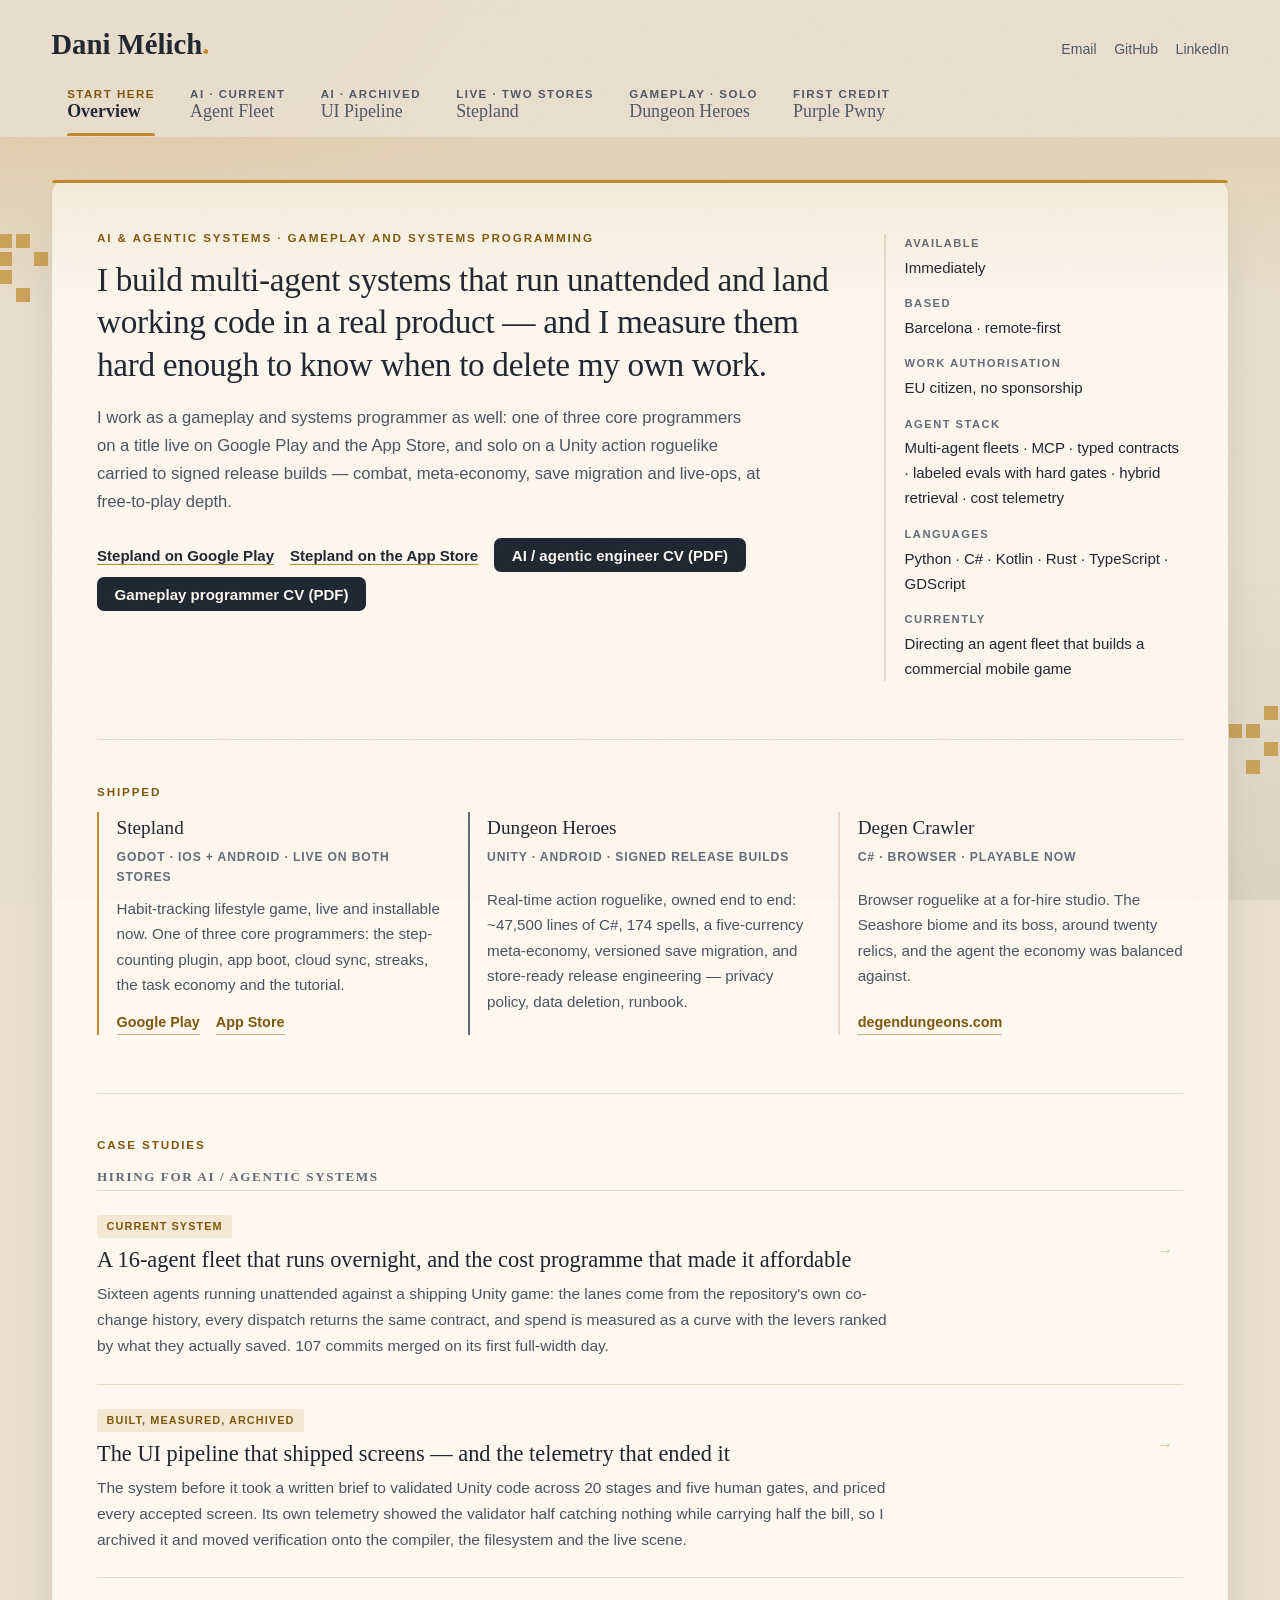
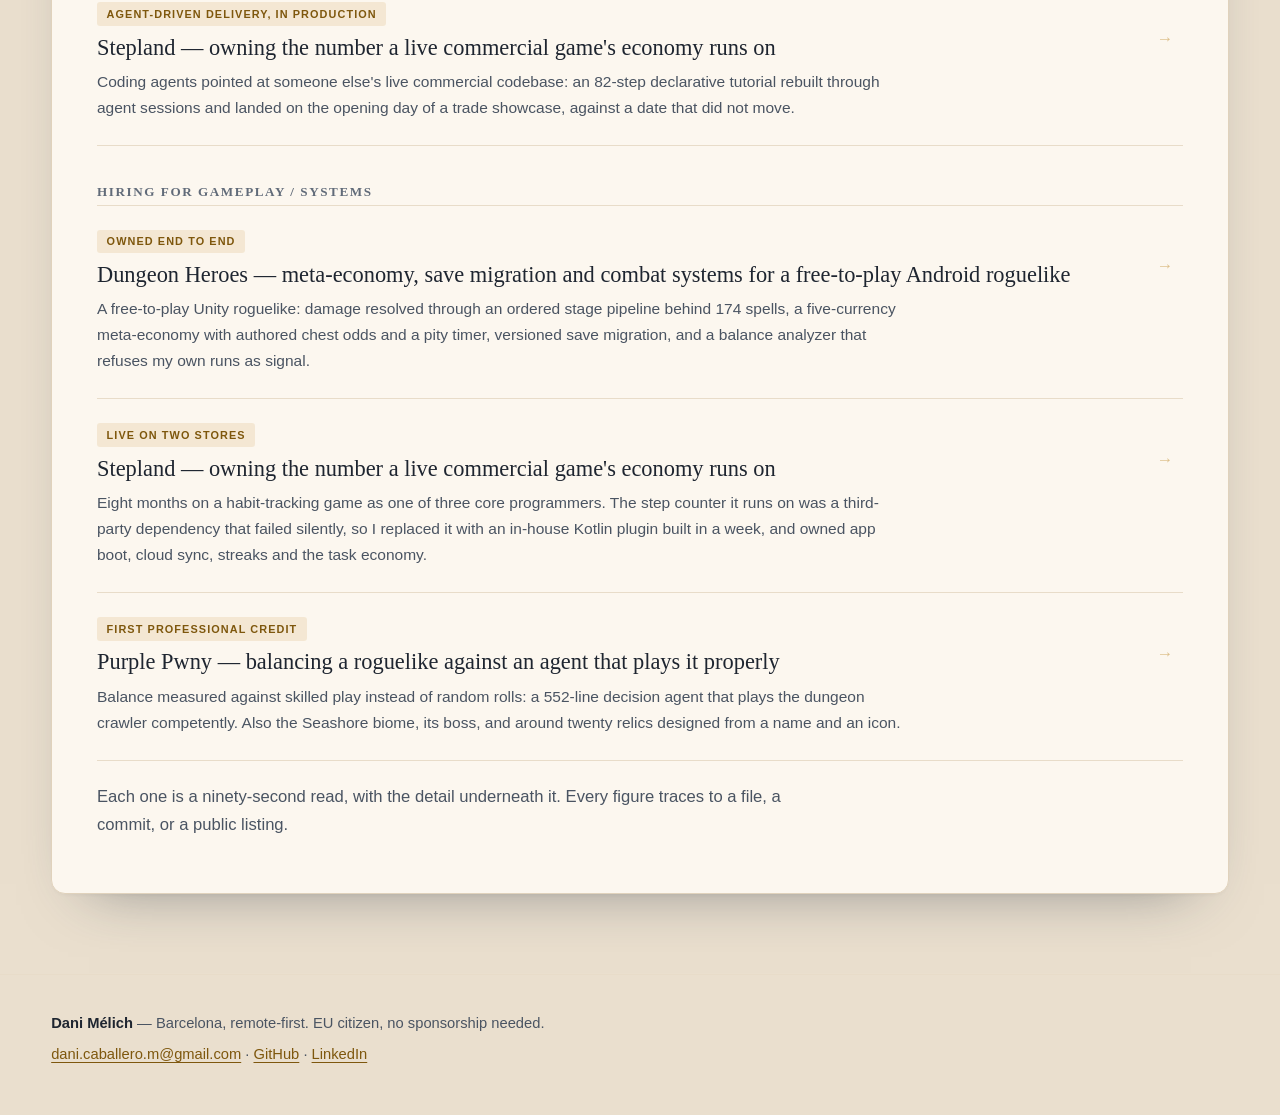
==== commit 984b1aba: "Publish 2026-08-30" ====
--- a/index.html
+++ b/index.html
@@ -4,10 +4,10 @@
 <meta charset="utf-8">
 <meta name="viewport" content="width=device-width, initial-scale=1">
 <title>Dani Mélich — AI systems and gameplay engineering</title>
-<meta name="description" content="AI and agentic systems engineer, and a gameplay and systems programmer. I build multi-agent LLM pipelines that ship real code: typed contracts, human approval gates, retrieval scored against a gold set, and a cost line on every stage. Shipping production software since 2023, on a product live on Google Play and the App Store.">
+<meta name="description" content="I build multi-agent systems that run unattended and land working code in a real product, and I work as a gameplay and systems programmer on live mobile titles. Case studies, both CVs, and two apps you can install right now.">
 <meta name="color-scheme" content="light dark">
 <meta property="og:title" content="Dani Mélich — AI systems and gameplay engineering">
-<meta property="og:description" content="AI and agentic systems engineer, and a gameplay and systems programmer. I build multi-agent LLM pipelines that ship real code: typed contracts, human approval gates, retrieval scored against a gold set, and a cost line on every stage. Shipping production software since 2023, on a product live on Google Play and the App Store.">
+<meta property="og:description" content="I build multi-agent systems that run unattended and land working code in a real product, and I work as a gameplay and systems programmer on live mobile titles. Case studies, both CVs, and two apps you can install right now.">
 <meta property="og:type" content="website">
 <link rel="stylesheet" href="/site.css">
 <link rel="icon" href="data:image/svg+xml,<svg xmlns='http://www.w3.org/2000/svg' viewBox='0 0 32 32'><rect width='32' height='32' rx='6' fill='%23657B8B'/><rect x='6' y='6' width='6' height='6' fill='%23C8813C'/><text x='19' y='24' font-size='19' font-family='Georgia,serif' font-weight='bold' text-anchor='middle' fill='%23FFEDDD'>D</text></svg>">
@@ -26,7 +26,7 @@
 <a href="https://www.linkedin.com/in/dani-caballero-melich">LinkedIn</a>
 </nav>
 </div>
-<div class="tabs" role="tablist" aria-label="Sections"><button class="tab" role="tab" data-tab="overview" id="tab-overview" aria-controls="view-overview" aria-selected="false" tabindex="-1"><span class="tab-kicker">Start here</span><span class="tab-label">Overview</span></button><button class="tab" role="tab" data-tab="ui-harness" id="tab-ui-harness" aria-controls="view-ui-harness" aria-selected="false" tabindex="-1"><span class="tab-kicker">Agent pipelines</span><span class="tab-label">AI Systems</span></button><button class="tab" role="tab" data-tab="stepland" id="tab-stepland" aria-controls="view-stepland" aria-selected="false" tabindex="-1"><span class="tab-kicker">Live · two stores</span><span class="tab-label">Stepland</span></button><button class="tab" role="tab" data-tab="dungeon-heroes" id="tab-dungeon-heroes" aria-controls="view-dungeon-heroes" aria-selected="false" tabindex="-1"><span class="tab-kicker">Shipped solo</span><span class="tab-label">Dungeon Heroes</span></button><button class="tab" role="tab" data-tab="purple-pwny" id="tab-purple-pwny" aria-controls="view-purple-pwny" aria-selected="false" tabindex="-1"><span class="tab-kicker">First credit</span><span class="tab-label">Purple Pwny</span></button><span class="tab-indicator" aria-hidden="true"></span></div>
+<div class="tabs" role="tablist" aria-label="Sections"><button class="tab" role="tab" data-tab="overview" id="tab-overview" aria-controls="view-overview" aria-selected="false" tabindex="-1"><span class="tab-kicker">Start here</span><span class="tab-label">Overview</span></button><button class="tab" role="tab" data-tab="agent-fleet" id="tab-agent-fleet" aria-controls="view-agent-fleet" aria-selected="false" tabindex="-1"><span class="tab-kicker">AI · current</span><span class="tab-label">Agent Fleet</span></button><button class="tab" role="tab" data-tab="ui-harness" id="tab-ui-harness" aria-controls="view-ui-harness" aria-selected="false" tabindex="-1"><span class="tab-kicker">AI · archived</span><span class="tab-label">UI Pipeline</span></button><button class="tab" role="tab" data-tab="stepland" id="tab-stepland" aria-controls="view-stepland" aria-selected="false" tabindex="-1"><span class="tab-kicker">Live · two stores</span><span class="tab-label">Stepland</span></button><button class="tab" role="tab" data-tab="dungeon-heroes" id="tab-dungeon-heroes" aria-controls="view-dungeon-heroes" aria-selected="false" tabindex="-1"><span class="tab-kicker">Gameplay · solo</span><span class="tab-label">Dungeon Heroes</span></button><button class="tab" role="tab" data-tab="purple-pwny" id="tab-purple-pwny" aria-controls="view-purple-pwny" aria-selected="false" tabindex="-1"><span class="tab-kicker">First credit</span><span class="tab-label">Purple Pwny</span></button><span class="tab-indicator" aria-hidden="true"></span></div>
 </div>
 </header>
 <div class="header-wash" aria-hidden="true"></div>
@@ -35,285 +35,217 @@
 <div class="view" id="view-overview" role="tabpanel" aria-labelledby="tab-overview"><div class="sheet"><div class="doc">
 <section class="hero">
 <p class="eyebrow">AI &amp; agentic systems · Gameplay and systems programming</p>
-<h1 class="lede">I build multi-agent LLM pipelines for production use: typed contracts
-between stages, human approval gates, retrieval measured against a gold set, and cost
-telemetry on every stage.</h1>
-<p class="sub">I work as a gameplay and systems programmer as well: three years of
-production experience across a live title on Google Play and the App Store, a game I
-shipped alone, and a browser game at a for-hire studio.</p>
-<ul class="chips"><li><a class="primary" href="/cv/dani-caballero-melich-ai-engineer-remote-designed.pdf">AI / agentic engineer CV (PDF)</a></li><li><a class="primary" href="/cv/dani-caballero-melich-gameplay-programmer-designed.pdf">Gameplay programmer CV (PDF)</a></li><li><a href="mailto:dani.caballero.m@gmail.com">Email</a></li><li><a href="https://github.com/DaniMelich">GitHub</a></li><li><a href="https://www.linkedin.com/in/dani-caballero-melich">LinkedIn</a></li></ul>
+<h1 class="lede">I build multi-agent systems that run unattended and land working code in
+a real product — and I measure them hard enough to know when to delete my own work.</h1>
+<p class="sub">I work as a gameplay and systems programmer as well: one of three core
+programmers on a title live on Google Play and the App Store, and solo on a Unity action
+roguelike carried to signed release builds — combat, meta-economy, save migration and
+live-ops, at free-to-play depth.</p>
+<ul class="chips"><li><a class="store-chip" href="https://play.google.com/store/apps/details?id=com.somnigamestudios.stepland">Stepland on Google Play</a></li><li><a class="store-chip" href="https://apps.apple.com/gb/app/stepland/id6749793290">Stepland on the App Store</a></li><li><a class="primary" href="/cv/dani-caballero-melich-ai-engineer-remote-designed.pdf">AI / agentic engineer CV (PDF)</a></li><li><a class="primary" href="/cv/dani-caballero-melich-gameplay-programmer-designed.pdf">Gameplay programmer CV (PDF)</a></li></ul>
 </section>
 
 <aside class="margin-col">
-<dl class="facts"><div><dt>Available</dt><dd>Immediately</dd></div><div><dt>Based</dt><dd>Barcelona · remote-first</dd></div><div><dt>Work authorisation</dt><dd>EU citizen, no sponsorship</dd></div><div><dt>Agent stack</dt><dd>LangGraph · MCP · Pydantic · evals · RAG</dd></div><div><dt>Languages</dt><dd>Python · C# · Kotlin · Rust · TypeScript</dd></div><div><dt>Currently</dt><dd>Agent tooling that ships into a commercial mobile game</dd></div></dl>
+<dl class="facts"><div><dt>Available</dt><dd>Immediately</dd></div><div><dt>Based</dt><dd>Barcelona · remote-first</dd></div><div><dt>Work authorisation</dt><dd>EU citizen, no sponsorship</dd></div><div><dt>Agent stack</dt><dd>Multi-agent fleets · MCP · typed contracts · labeled evals with hard gates · hybrid retrieval · cost telemetry</dd></div><div><dt>Languages</dt><dd>Python · C# · Kotlin · Rust · TypeScript · GDScript</dd></div><div><dt>Currently</dt><dd>Directing an agent fleet that builds a commercial mobile game</dd></div></dl>
 </aside>
 
 <section class="band full">
 <p class="eyebrow">Shipped</p>
-<div class="grid"><div class="ship"><h3>Stepland</h3><p class="meta">Godot · iOS + Android · live</p><p>Habit-tracking lifestyle game, live on Google Play and the App Store. 128 files in the shipped game are mine, and 7 of its 16 services.</p></div><div class="ship"><h3>Dungeon Heroes</h3><p class="meta">Unity · Android · closed testing</p><p>Real-time action roguelike. ~34,300 lines of C#, signed release builds, a Remote Config update gate, and balance telemetry recorded per run.</p></div><div class="ship"><h3>Degen Crawler</h3><p class="meta">C# · browser · degendungeons.com</p><p>Browser roguelike at a for-hire studio. The Seashore biome, ~20 relics, and the agent used to balance them.</p></div></div>
+<div class="grid"><div class="ship"><h3>Stepland</h3><p class="meta">Godot · iOS + Android · live on both stores</p><p>Habit-tracking lifestyle game, live and installable now. One of three core programmers: the step-counting plugin, app boot, cloud sync, streaks, the task economy and the tutorial.</p><p class="store"><a href="https://play.google.com/store/apps/details?id=com.somnigamestudios.stepland">Google Play</a><a href="https://apps.apple.com/gb/app/stepland/id6749793290">App Store</a></p></div><div class="ship"><h3>Dungeon Heroes</h3><p class="meta">Unity · Android · signed release builds</p><p>Real-time action roguelike, owned end to end: ~47,500 lines of C#, 174 spells, a five-currency meta-economy, versioned save migration, and store-ready release engineering — privacy policy, data deletion, runbook.</p></div><div class="ship"><h3>Degen Crawler</h3><p class="meta">C# · browser · playable now</p><p>Browser roguelike at a for-hire studio. The Seashore biome and its boss, around twenty relics, and the agent the economy was balanced against.</p><p class="store"><a href="https://degendungeons.com/crawler">degendungeons.com</a></p></div></div>
 </section>
 
 <section class="band full">
 <p class="eyebrow">Case studies</p>
-<div class="studies"><a class="study" href="#ui-harness" data-goto="ui-harness"><span class="tag">AI / Agentic systems</span><h3>UI Harness — a 20-node agent pipeline that ships production UI code</h3><p>A 20-node agent pipeline that takes a written brief to built, validated Unity code behind five human gates. ~34,200 lines of Python, 1,018 tests, 14 validators, a six-axis visual judge. Three screens shipped into the game at $67-98 each.</p></a><a class="study" href="#stepland" data-goto="stepland"><span class="tag">Shipped · live on two stores</span><h3>Stepland — eight months on a live commercial mobile game, on two stores</h3><p>Eight months on a live habit-tracking game. I replaced the third-party step-counting dependency with an in-house Android plugin, written in Kotlin in a week. 128 files in the shipped game are mine.</p></a><a class="study" href="#dungeon-heroes" data-goto="dungeon-heroes"><span class="tag">Shipped solo</span><h3>Dungeon Heroes — a real-time action roguelike, designed, built and shipped alone</h3><p>A real-time action roguelike: design, code, art, release engineering and store compliance. ~34,300 lines of C#, 102 abilities on a cycling card system, a Remote Config update gate and per-run balance telemetry.</p></a><a class="study" href="#purple-pwny" data-goto="purple-pwny"><span class="tag">First professional credit</span><h3>Purple Pwny — a game-playing agent, a biome, and a browser game&#x27;s Unity client</h3><p>A 552-line decision agent that plays the game competently, so balance could be measured against skilled play rather than random play. Also a biome, its boss, and around twenty relics.</p></a></div>
-<p class="band-note">Every figure traces to a file, a commit, or a public listing.</p>
+<h2 class="track">Hiring for AI / agentic systems</h2><div class="studies"><a class="study" href="#agent-fleet" data-goto="agent-fleet"><span class="tag">Current system</span><h3>A 16-agent fleet that runs overnight, and the cost programme that made it affordable</h3><p>Sixteen agents running unattended against a shipping Unity game: the lanes come from the repository&#x27;s own co-change history, every dispatch returns the same contract, and spend is measured as a curve with the levers ranked by what they actually saved. 107 commits merged on its first full-width day.</p></a><a class="study" href="#ui-harness" data-goto="ui-harness"><span class="tag">Built, measured, archived</span><h3>The UI pipeline that shipped screens — and the telemetry that ended it</h3><p>The system before it took a written brief to validated Unity code across 20 stages and five human gates, and priced every accepted screen. Its own telemetry showed the validator half catching nothing while carrying half the bill, so I archived it and moved verification onto the compiler, the filesystem and the live scene.</p></a><a class="study" href="#stepland" data-goto="stepland"><span class="tag">Agent-driven delivery, in production</span><h3>Stepland — owning the number a live commercial game&#x27;s economy runs on</h3><p>Coding agents pointed at someone else&#x27;s live commercial codebase: an 82-step declarative tutorial rebuilt through agent sessions and landed on the opening day of a trade showcase, against a date that did not move.</p></a></div><h2 class="track">Hiring for gameplay / systems</h2><div class="studies"><a class="study" href="#dungeon-heroes" data-goto="dungeon-heroes"><span class="tag">Owned end to end</span><h3>Dungeon Heroes — meta-economy, save migration and combat systems for a free-to-play Android roguelike</h3><p>A free-to-play Unity roguelike: damage resolved through an ordered stage pipeline behind 174 spells, a five-currency meta-economy with authored chest odds and a pity timer, versioned save migration, and a balance analyzer that refuses my own runs as signal.</p></a><a class="study" href="#stepland" data-goto="stepland"><span class="tag">Live on two stores</span><h3>Stepland — owning the number a live commercial game&#x27;s economy runs on</h3><p>Eight months on a habit-tracking game as one of three core programmers. The step counter it runs on was a third-party dependency that failed silently, so I replaced it with an in-house Kotlin plugin built in a week, and owned app boot, cloud sync, streaks and the task economy.</p></a><a class="study" href="#purple-pwny" data-goto="purple-pwny"><span class="tag">First professional credit</span><h3>Purple Pwny — balancing a roguelike against an agent that plays it properly</h3><p>Balance measured against skilled play instead of random rolls: a 552-line decision agent that plays the dungeon crawler competently. Also the Seashore biome, its boss, and around twenty relics designed from a name and an icon.</p></a></div>
+<p class="band-note">Each one is a ninety-second read, with the detail underneath it.
+Every figure traces to a file, a commit, or a public listing.</p>
 </section>
 </div>
+</div></div><div class="view" id="view-agent-fleet" role="tabpanel" aria-labelledby="tab-agent-fleet"><div class="sheet"><div class="doc">
+<article class="doc-main">
+<h1>A 16-agent fleet that runs overnight, and the cost programme that made it affordable</h1>
+<p>The system this one replaced verified its own work with fifteen validator modules and half its budget, and the telemetry said it was catching nothing (<a href="/ui-harness/" data-goto="ui-harness">the write-up is here</a>). Deleting it left the real question exposed: how much work can one person direct in a night and still stand behind at merge time? The limit is not what the models can write. It is that parallel agents collide in a shared Unity repository, that a human can only be in one place, and that spend scales with context rather than with output.</p>
+<p>The fleet is the answer I built to that, on a game repository of ~47,500 lines of C# and 582 commits.</p>
+<hr>
+<h2 id="agents-collide-in-the-repository-before-they-col">Agents collide in the repository before they collide in the model</h2>
+<p>Two agents editing the same Unity scene, prefab or <code>.meta</code> file produce a merge conflict no model resolves well. So the topology came from the repository's own history: the fleet plan runs a co-change analysis over the last 300 commits and derives the lanes from which files actually move together. The result is one serial lane for Unity-owned assets, where only one writer is ever active, and four parallel lanes in git worktrees where the file sets do not overlap.</p>
+<p>Sixteen agent definitions sit on top of that, each pinned to a model tier chosen by cost of failure rather than by task difficulty — the plan's own criterion is what it costs to be wrong, so review-and-audit roles run on the strongest tier and mechanical roles do not.</p>
+<h2 id="every-dispatch-returns-the-same-contract">Every dispatch returns the same contract</h2>
+<p>An agent that finishes and writes a paragraph about what it did is not reviewable at fleet width. Every dispatch returns a fixed structure: the issue, the branch, the files touched, which cheap-CI tier it needs, whether it needs the Unity gate, what to verify, a confidence level, and anything it noticed that was outside its scope. The last field is the one that earns its place — out-of-scope findings become the next night's issues instead of dying in a transcript.</p>
+<p>Five hooks (705 lines) are wired into the session lifecycle around this: context warnings, localisation export, docs indexing, feedback capture, and a guard that keeps an agent inside its own worktree. Verification is a six-job CI, including negative self-tests that fail if a check has stopped being able to fail.</p>
+<h2 id="the-gates-are-cheap-first-and-human-where-the-hu">The gates are cheap first, and human where the human changes the answer</h2>
+<p>Each returned contract names its own cheap-CI tier, so a documentation change is not paying for a full build and a scene change is not skipping one. One human gate is kept: the Unity lane, where what a screen looks like running on a device is information no check in the pipeline holds. Everything the compiler, the filesystem or CI can settle is settled there, because those answers are free and they are not opinions.</p>
+<h2 id="a-full-width-night">A full-width night</h2>
+<p>On 2026-08-30 the fleet ran at full width for the first time: <strong>107 commits merged in a single day</strong>, across audit and worktree branches. On the Claude-task path, the project's own write-up records <strong>25 pull requests merged in one night</strong>.</p>
+<p>The plan recorded the expected gain before that run rather than after it — 2 to 2.5×, explicitly "not a 5x night" — so the result had a prediction to be measured against.</p>
+<h2 id="the-limit-on-a-fleet-like-this-is-context-spend-">The limit on a fleet like this is context spend, and it is measurable</h2>
+<p>Running agents unattended overnight turns model spend into an operating cost, and an operating cost is something to measure before optimising. I ran a 30-day measurement over my own session logs, deduplicated by request ID, and bucketed spend by context size. The curve is steep — cost per turn rises by roughly 6× between the smallest and the largest context bucket — and the high-context end was carrying <strong>42.0% of the bill</strong>.</p>
+<p>The levers were then ranked by measured saving, not by which one looked cleanest to implement: model routing first, then automatic compaction, then read discipline, then handoff structure — and startup-prompt trimming, the change that looks most obvious, last, roughly 18× weaker than the strongest lever.</p>
+<p>Shipping the top of that list and re-measuring the same way produced the result the programme was written to test: <strong>that share fell from 42.0% to 12.1%, against a 20% bar set before the work</strong>. Per-bucket cost per turn was unchanged, which is the point — the work moved turns to where they were already cheap rather than making expensive turns cheaper. (Both measurement windows are computed by one script over session logs held outside the repository; the method and the numbers are in the project's shipped token-efficiency document.)</p>
+<h2 id="a-gate-that-failed">A gate that failed</h2>
+<p>Part of that cost work was testing whether local models could take the cheap end of the routing. The intent classifier had an 80-item labelled evaluation set and a hard accuracy gate of 0.95, written before the candidates were run. Two quantised local models scored <strong>77.5%</strong> and <strong>85.0%</strong>. Both failed the gate, the per-item misses were recorded with reasons, and neither model was integrated — the routing work went to the levers that had passed their own measurement instead.</p>
+<h2 id="what-this-is-evidence-of">What this is evidence of</h2>
+<p>I build multi-agent systems that run unattended against a real product: topology derived from how the codebase actually changes, a dispatch contract that makes every agent's output reviewable, gates priced so the cheap check runs first and the human is spent where only a human helps, and cost measured as a curve with levers ranked by their measured return. The gates are written to be able to fail, and when one does, the thing it was gating does not ship.</p>
+<hr>
+<p><em>Repository figures re-measured 2026-08-30. Cost and throughput figures marked as coming from the project's own measurement documents are Dani's own spend and session data, measured by his own tooling with the method stated in those documents; he can walk through both. Source access can be arranged during a hiring process.</em></p>
+</article>
+<aside class="margin-col"><nav class="toc" aria-label="Sections of this case study"><p class="toc-title">Contents</p><ol><li><a href="#agents-collide-in-the-repository-before-they-col">Agents collide in the repository before they collide in the model</a></li><li><a href="#every-dispatch-returns-the-same-contract">Every dispatch returns the same contract</a></li><li><a href="#the-gates-are-cheap-first-and-human-where-the-hu">The gates are cheap first, and human where the human changes the answer</a></li><li><a href="#a-full-width-night">A full-width night</a></li><li><a href="#the-limit-on-a-fleet-like-this-is-context-spend-">The limit on a fleet like this is context spend, and it is measurable</a></li><li><a href="#a-gate-that-failed">A gate that failed</a></li><li><a href="#what-this-is-evidence-of">What this is evidence of</a></li></ol></nav></aside>
+</div>
 </div></div><div class="view" id="view-ui-harness" role="tabpanel" aria-labelledby="tab-ui-harness"><div class="sheet"><div class="doc">
 <article class="doc-main">
-<h1>UI Harness — a 20-node agent pipeline that ships production UI code</h1>
-<p>An agent pipeline that takes a written brief to built, validated Unity code, behind five human approval gates. It has shipped screens into a commercial mobile game.</p>
-<div class="scroll"><table class="keyvalue"><tbody><tr><td><strong>Scale</strong></td><td>20-node LangGraph pipeline · 10 role-specialised agents · 5 human gates</td></tr><tr><td><strong>Code</strong></td><td>~34,200 lines of Python 3.12 · 1,018 tests</td></tr><tr><td><strong>Workers</strong></td><td>Claude · Codex · OpenHands · Unity MCP · deterministic</td></tr><tr><td><strong>Output</strong></td><td>Screens running in a released Unity game</td></tr><tr><td><strong>Cost</strong></td><td>$67–98 per accepted screen, attributed by cause</td></tr></tbody></table></div>
-<hr>
-<h2 id="what-it-does">What it does</h2>
-<ul><li>Turns a written brief into a typed contract, then into working Unity C# and art.</li><li>Runs every artifact through <strong>14 validator modules</strong> before a human sees it.</li><li>Scores the result with a <strong>six-axis visual judge</strong>, then asks a human to approve or reject.</li><li>Routes a rejection back to the <strong>stage that caused it</strong>, not to the start.</li><li>Records token, tool-call, duration, cache, retry and cost data for every stage.</li><li>Exposes the whole thing as an <strong>MCP server</strong> and a native desktop app.</li></ul>
-<hr>
-<h2 id="results">Results</h2>
-<p>Three screens, taken end to end and accepted by a human reviewer. Every figure below is read from the pipeline's own <code>kpi.json</code>, written per run.</p>
-<div class="scroll"><table><thead><tr><th>Screen</th><th>Cost</th><th>Attempts</th><th>Tool calls</th><th>Cached tokens</th><th>Judge score</th></tr></thead><tbody><tr><td><code>hero-collection-v1</code></td><td>$67.28</td><td>17</td><td>545</td><td>58.4M</td><td><strong>0.908</strong></td></tr><tr><td><code>hero-collection-v2</code></td><td>$97.73</td><td>27</td><td>591</td><td>62.7M</td><td><strong>0.913</strong></td></tr><tr><td><code>library-screen-v3</code></td><td>$78.64</td><td>34</td><td>597</td><td>46.9M</td><td>0.642</td></tr></tbody></table></div>
-<p><strong>These shipped.</strong> Both screen families landed in the game on 2026-08-18.</p>
-<p><strong>Where the money goes, on the run that measured it:</strong></p>
-<ul><li>First attempt: <strong>$34.14</strong></li><li>Reruns: <strong>$63.59</strong> — 65% of the total</li><li>Of that: <strong>$47.76 validator</strong>, <strong>$10.68 human</strong>, <strong>$5.15 crash</strong></li></ul>
-<p>Knowing that reruns cost twice the first pass, and that three quarters of rerun spend is validator-driven, is what makes the next optimisation obvious instead of a guess.</p>
-<h3>What the stages produce</h3>
-<div class="shots"><figure class="shot"><img src="/assets/ui-harness/combat-screen-layout-mockup.png" alt="Structural greybox generated by the technical-design stage"><figcaption><strong>Structure.</strong> Greybox rendered from the layout contract, with absolute geometry. Gated by a human before anything downstream runs.</figcaption></figure><figure class="shot"><img src="/assets/ui-harness/combat-screen-art-mockup.png" alt="Art mockup generated by the art-direction stage"><figcaption><strong>Aesthetics.</strong> The art stage may restyle, but inherits the approved geometry. Also gated.</figcaption></figure></div>
-<p>Both are artifacts of one recorded run, <code>combat-screen-6643dafd0c</code>.</p>
-<hr>
-<h2 id="how-it-works">How it works</h2>
-<h3>Typed contracts are the only source of truth</h3>
-<p>Pydantic models are canonical. Markdown and HTML are generated views. A stage cannot hand the next stage prose it invented — it hands over a validated object or it fails.</p>
-<h3>Human gates, with rejection routed to the causal stage</h3>
-<p>Five gates: readiness, sketch, layout, art, final. A rejection at the art gate returns to art direction, not to the top of the graph. Rejections can be <strong>element-anchored</strong>:</p>
-<ul><li><code>reject --annotate "HeroCard: portrait is cropped"</code></li><li>The annotation is applied as a <strong>minimal JSON-Patch</strong> on the presented contract.</li><li>Everything not annotated is preserved.</li><li>The re-raised gate lists the exact delta.</li></ul>
-<h3>An evaluation harness, built before the features</h3>
-<ul><li><strong>14 validator modules</strong> — geometry, components, compilation, naming, pixel scale, asset presence, policy, code rules, live Unity state, mockup comparison.</li><li>Deterministic checks run <strong>before</strong> the visual model is called, so a cheap failure never costs an expensive review.</li><li>Validator findings get a <strong>bounded JSON-Patch repair cycle</strong> before they cost a human turn.</li><li>The visual judge scores six axes: composition, readability, style conformity, asset completeness, mockup alignment, defect-free.</li></ul>
-<h3>Judge-vs-human agreement is measured</h3>
-<p>The pipeline records whether its automated judge and the human reached the same verdict:</p>
-<div class="scroll"><table><thead><tr><th>Run</th><th>Judge</th><th>Human</th><th>Agreement</th></tr></thead><tbody><tr><td><code>hero-collection-v1</code></td><td>pass</td><td>approved</td><td>✅</td></tr><tr><td><code>hero-collection-v2</code></td><td>pass 0.913</td><td>rejected</td><td>❌</td></tr><tr><td><code>library-screen-v3</code></td><td>fail 0.642</td><td>approved</td><td>❌</td></tr></tbody></table></div>
-<p>An evaluator you have not checked against a human is an assumption. This one is checked every run, and the disagreements are the input to the next round of prompt and rubric work.</p>
-<h3>Retrieval, scored against a gold set</h3>
-<ul><li>Hybrid dense + lexical over a local <code>sqlite-vec</code> index, fused by reciprocal rank.</li><li>Embeddings run locally through ONNX; the index is built incrementally, so unchanged chunks are never re-embedded.</li><li>Scored against a <strong>32-pair gold set</strong> built from real failure history, with queries deliberately not phrased in the target entries' wording.</li><li><strong>recall@10 0.97, MRR 0.66.</strong></li></ul>
-<h3>Cost control that never throws away paid work</h3>
-<ul><li>Per-stage model and reasoning-effort routing, with provider fallback chains.</li><li>Budgets are <strong>advisory</strong>: exceeding one raises a warning, and completed valid output is kept. A budget that discards work you already paid for costs more than it saves.</li><li>Usage is append-only per attempt, attributed to provider, requested model, effort, and the provider's own reported model breakdown.</li></ul>
-<h3>Durability</h3>
-<ul><li>SQLite checkpointing; completed stages resume after interruption.</li><li><strong>Exclusive leases</strong> — one run writes to the Unity Editor at a time, one writer touches the harness's own source at a time.</li><li>Stages are <strong>bounded on silence</strong>: five-second heartbeats, streamed provider events and process identity, so a hung worker cannot hold a run open indefinitely.</li><li>Artifacts are immutable and content-addressed within a run.</li></ul>
-<h3>The pipeline improves itself, and never applies its own changes</h3>
-<ul><li>Every accepted run generates a refinement proposal grounded in that run's KPIs.</li><li>Proposals have a visible lifecycle: <strong>proposed → approved / rejected → applied</strong>.</li><li>Applying is a human act. The harness records where the human landed the change and applies nothing itself.</li></ul>
-<h3><code>replay</code> — regression testing for prompts and validators</h3>
-<p>Re-judges every stored contract with the current validators against the human's recorded gate decisions. Reports regressions on previously approved contracts and new catches on rejected ones.</p>
-<p><strong>No Unity. No model calls.</strong> Prompt and rubric changes become checkable for free.</p>
-<hr>
-<h2 id="problems-i-found-and-fixed">Problems I found and fixed</h2>
-<p>The instrumentation exists to catch things. These are three it caught.</p>
-<h3>Budgets set from intent are not controls</h3>
-<p><strong>Found:</strong> every one of the 15 stage executions on the ledger had breached its output budget. <code>readiness</code> was set to 4,000 against observed 4,115 → 8,344 with a 17,284 outlier. <code>art_direction</code> was set to 10,000 against 20,593.</p>
-<p><strong>Why it mattered:</strong> a limit that everything always breaks is noise. It hides the one genuine blow-up you needed to see, and it trains the operator to ignore the only channel that would report it.</p>
-<p><strong>Fixed:</strong> re-tuned from the ledger at roughly p100 × 1.2. Every breach since is a real signal.</p>
-<h3>A fallback chain that had never been observed failing over</h3>
-<p><strong>Found:</strong> the config advertised three providers. When Claude failed, the recorded fallthrough read <code>codex: Executable probe failed with exit code 1; openhands: …</code> — one provider failure was terminal, while the message implied three had been tried.</p>
-<p><strong>Root cause:</strong> the probed executable was the npm <code>.cmd</code> shim, which resolves <code>node</code> from <code>PATH</code>. The operator service's environment has no node, so <code>cmd.exe</code> exits 1 — and the identical command succeeds in an interactive shell, which is why it passed every manual test.</p>
-<p><strong>Fixed, in three parts:</strong></p>
-<ul><li>Discovery prefers the vendored native binary, which needs neither node nor <code>cmd.exe</code>.</li><li>Probe failures carry the process's stderr tail instead of a bare exit code.</li><li>Intake writes a <code>provider_availability</code> event, so <strong>every run states up front which fallbacks it actually has</strong>.</li></ul>
-<p>The fix that mattered was not the discovery glob. It was making availability an event on the ledger.</p>
-<h3>The system's memory worked against it</h3>
-<p><strong>Found:</strong> archiving a resolved defect removed it from the pipeline's retrieved context — so the record of a solved problem stopped being available as precedent at the moment it became most useful.</p>
-<p><strong>Fixed:</strong> the feedback log is retrieved rather than pasted, chunked one entry at a time, and triaged rather than tidied. Resolved entries stay reachable. This is why retrieval exists in the system at all.</p>
-<hr>
-<h2 id="what-the-stages-report-about-themselves">What the stages report about themselves</h2>
-<p>Every participant — orchestrator, readiness, technical designer, art director, code adapter, Unity implementer, asset creator, visual reviewer — appends to a shared feedback log whenever an input, handoff or tool gets in its way.</p>
-<p><strong>236 entries so far.</strong> They are retrieved into later runs, so the pipeline's own observations about its weak points become context for the work that follows.</p>
-<hr>
-<h2 id="runs-remember">Runs remember</h2>
-<p>Gate rejections, design-owned blocking findings and recovery instructions from earlier runs of the same screen family reach the design and review stages as bounded <code>screen_memory</code> context, projected deterministically from the durable ledgers.</p>
-<p><code>--no-memory</code> runs a control, so the feature's effect can be measured rather than assumed.</p>
-<hr>
-<h2 id="the-operator-a-native-desktop-app">The operator — a native desktop app</h2>
-<p>The pipeline is driven from a desktop application I built for it: <strong>Tauri 2 + Rust (~34,900 lines)</strong> with a <strong>React/TypeScript renderer (~10,000 lines)</strong>.</p>
-<ul><li>Rust owns the window, tray, single-instance behaviour, project selection, sidecar lifecycle and an allowlisted bridge. Python owns durable project and task state.</li><li>Creates harness runs, inspects stages, workers, telemetry and context, previews image evidence, <strong>approves or rejects the human gates</strong>, routes repairs, cancels and recovers runs.</li><li>Monitors pipeline state with <strong>no browser, no localhost page, no terminal and no model calls</strong> — state comes from the durable ledgers, not from asking a model what happened.</li></ul>
-<hr>
-<h2 id="stack">Stack</h2>
-<p><strong>Orchestration</strong> LangGraph · Pydantic · SQLite checkpointing · MCP server · asyncio <strong>Providers</strong> Anthropic · OpenAI · OpenHands · per-stage model and effort routing · fallback chains <strong>Retrieval</strong> hybrid dense + lexical · ONNX embeddings · sqlite-vec · recall@k · MRR <strong>Evaluation</strong> 14 validator modules · six-axis visual judge · JSON-Patch repair · replay <strong>Operator</strong> Tauri 2 + Rust desktop app · React/TypeScript · Unity MCP <strong>Language</strong> Python 3.12 · 1,018 tests · pytest</p>
+<h1>The UI pipeline that shipped screens — and the telemetry that ended it</h1>
+<p>Getting an agent to write a Unity screen is not the hard part. Getting output you can put into a shipping game without reading every line of it is: somewhere between the written brief and the merge, something has to establish that the code compiles, that the layout is the one that was approved, and that the art is the art that was asked for. I built that verification layer, instrumented it, and then deleted it — because the instrumentation said it wasn't catching anything.</p>
+<p>At archival the system was ~35,000 lines of Python across 88 modules: 20 pipeline stages, five human gates, 15 validator modules and roughly 1,080 tests, driven from a desktop operator application of ~31,000 lines (Tauri/Rust, a React renderer and a Python sidecar). It is all recoverable from the repository's history. None of it runs today.</p>
+<hr>
+<h2 id="typed-contracts-crossed-every-stage-boundary-not">Typed contracts crossed every stage boundary, not prose</h2>
+<p>A stage could not hand the next stage text it had invented. Handoffs were Pydantic models — a 1,070-line strict-typed contract file — with Markdown and HTML generated as views of the object, never as the source. An artifact was content-addressed by its inputs, so a rerun of an unchanged stage was identifiable as one.</p>
+<p>Five human gates sat on the path: readiness, sketch, layout, art, final. A rejection routed back to the stage that caused it rather than to the top of the graph, and it could be anchored to an element — <code>reject --annotate "HeroCard: portrait is cropped"</code> applied as a minimal JSON-Patch on the presented contract, leaving everything unannotated intact and listing the exact delta when the gate re-raised.</p>
+<div class="shots"><figure class="shot"><img src="/assets/ui-harness/combat-screen-layout-mockup.png" alt="Structural greybox generated by the technical-design stage" loading="lazy" decoding="async"><figcaption>The layout gate approved geometry before anything downstream ran.</figcaption></figure><figure class="shot"><img src="/assets/ui-harness/combat-screen-art-mockup.png" alt="Art mockup generated by the art-direction stage" loading="lazy" decoding="async"><figcaption>The art stage could restyle, but inherited the approved geometry.</figcaption></figure></div>
+<p>Both are artifacts of one recorded run of the archived pipeline.</p>
+<h2 id="it-put-screens-into-the-game-and-it-reported-wha">It put screens into the game, and it reported what they cost</h2>
+<p>Three screens went end to end and were accepted by a human reviewer; both screen families landed in the game in August 2026. Each run wrote its own KPI report, so the pipeline stated its unit economics rather than leaving them to be estimated: <strong>$67–98 per accepted screen</strong>, with rerun spend attributed to validator, human or crash.</p>
+<p>That attribution is the reason this page exists. Reruns cost close to twice the first pass, and most of the rerun bill was validator-driven. Knowing which of the three causes was paying made the next decision an arithmetic problem instead of an argument.</p>
+<h2 id="the-parts-i-could-score-against-a-human-i-scored">The parts I could score against a human, I scored</h2>
+<p>The pipeline recorded whether its automated visual judge and the human reached the same verdict, per run. Across the three accepted runs they agreed once. On one run the judge passed a screen the human rejected; on another it failed a screen the human accepted. Those disagreements were the input to the next round of rubric work, and they are the reason the judge score was never treated as an acceptance criterion on its own.</p>
+<p>Retrieval was scored the same way: hybrid dense and lexical search over a local index, fused by reciprocal rank, measured against a 32-pair gold set built from real failure history with queries deliberately not phrased in the target entries' wording — recall@10 0.969, MRR 0.663 (archived-system measurement).</p>
+<h2 id="the-verification-layer-was-the-expensive-half-an">The verification layer was the expensive half, and it had not caught anything</h2>
+<p>In August I audited three complete runs against the pipeline's own telemetry. The cross-check validators — the layer that compared one stage's output against another's — produced <strong>no confirmed true positives across 730 findings</strong>. Over the same runs, validator-triggered reruns accounted for <strong>48–51% of spend</strong>, and stages sat idle <strong>93–97%</strong> of wall-clock time waiting on those checks. A large share of the findings the system logged about itself were plumbing bugs in the harness rather than defects in model output. (These figures are measured in the project's ratified archival plan, from run data held outside the repository.)</p>
+<p>The layer was doing what I had designed it to do. It was reading a model's output with another model and reporting differences, and a difference from a contract is not the same thing as a defect. The cheap deterministic checks — does it compile, does the asset exist, does the scene contain the component — were catching the real failures on their own.</p>
+<h2 id="so-i-deleted-it">So I deleted it</h2>
+<p>On 2026-08-27 the pipeline and its operator app came out of the project in one commit: 1,240 files, 162,256 lines removed. Verification moved down onto ground truth — the C# compiler, the filesystem, the live Unity scene — and into a six-job CI that runs on every change, including negative self-tests that fail if a check stops being able to fail.</p>
+<p>Three things carried over, because the telemetry supported them: typed contracts as the handoff format, human gates placed only where the human's answer changes the output, and cost attribution from the first run rather than after the bill arrives. The successor ships more work per night than this system did, with a fraction of the machinery — it is written up in <a href="/agent-fleet/" data-goto="agent-fleet">agent-fleet.md</a>.</p>
+<h2 id="what-this-is-evidence-of">What this is evidence of</h2>
+<p>I build agent systems with the measurement in place before the features, and I hold my own components to the catch rate they were built to deliver. A checking layer that cannot show what it caught against the human's recorded decisions does not stay in the system, however much of it I wrote. The judgement that mattered here was not the architecture — it was being able to read a cost ledger and a findings log and conclude that the answer was less system, not more.</p>
+<hr>
+<p><em>Figures re-measured 2026-08-30. Archived-system figures are read from the repository at the archival commit; the audit figures are from the project's ratified archival plan. Source access can be arranged during a hiring process.</em></p>
+</article>
+<aside class="margin-col"><nav class="toc" aria-label="Sections of this case study"><p class="toc-title">Contents</p><ol><li><a href="#typed-contracts-crossed-every-stage-boundary-not">Typed contracts crossed every stage boundary, not prose</a></li><li><a href="#it-put-screens-into-the-game-and-it-reported-wha">It put screens into the game, and it reported what they cost</a></li><li><a href="#the-parts-i-could-score-against-a-human-i-scored">The parts I could score against a human, I scored</a></li><li><a href="#the-verification-layer-was-the-expensive-half-an">The verification layer was the expensive half, and it had not caught anything</a></li><li><a href="#so-i-deleted-it">So I deleted it</a></li><li><a href="#what-this-is-evidence-of">What this is evidence of</a></li></ol></nav></aside>
+</div>
+</div></div><div class="view" id="view-stepland" role="tabpanel" aria-labelledby="tab-stepland"><div class="sheet"><div class="doc">
+<article class="doc-main">
+<h1>Stepland — owning the number a live commercial game's economy runs on</h1>
+<p><strong>Godot 4.6 · iOS and Android · one of three core programmers inside a larger team · eight months, 2025–2026</strong></p>
+<p>Stepland turns real-world walking, hydration, meditation and exercise into a Tamagotchi-like pet. Every currency, streak, reward and progression beat in it is downstream of one number — how many steps the player actually took. When I joined, that number arrived through Google Health Connect, a third-party hub that could report <em>connected</em> while delivering zero steps.</p>
+<p>To the player, that is not a misconfigured hub. That is Stepland being broken, at first launch, before they have seen the game.</p>
+<p>The app is live on Google Play and the Apple App Store. Anyone can install it and check every shipped screen on this page.</p>
+<div class="scroll"><table class="keyvalue"><tbody><tr><td><strong>Stores</strong></td><td>Google Play <code>com.somnigamestudios.stepland</code> · App Store id <code>6749793290</code>, Somni Game Studios</td></tr><tr><td><strong>Model</strong></td><td>Free-to-play, ads plus subscription · English, Catalan, Spanish</td></tr><tr><td><strong>Engine</strong></td><td>Godot 4.6 Mobile, iOS and Android both shipped</td></tr><tr><td><strong>Codebase</strong></td><td>~26,000 lines of GDScript · 193 scenes · 16 services · 72 gdUnit4 tests · 19 release tags</td></tr><tr><td><strong>Around it</strong></td><td>PlayFab cloud save with schema migration, AdMob rewarded video, ByteBrew and Facebook analytics</td></tr></tbody></table></div>
+<hr>
+<h2 id="owning-the-step-counter-instead-of-renting-it">Owning the step counter instead of renting it</h2>
+<p>The dependency cost us players at the most expensive moment there is. A large share of players did not have Health Connect installed at all. It is only a hub, so it needs its own separate step-recording connector behind it — onboarding became a two-app setup unrelated to Stepland. And misconfiguration failed silently: the app reported success while the core mechanic did no work, and the player attributes that to the app in front of them.</p>
+<p>I proposed reading the Android pedometer directly instead. It was a significant architectural change and the team wanted to exhaust the existing approach first, which took about four months. When it was agreed, I built the replacement in a week, in Kotlin, a language I had not written before, working from references and pattern recognition.</p>
+<p>The in-house path is mine: the sensor reader, the WorkManager snapshot scheduler and the background worker that keeps steps accruing with the app closed, plus the Godot↔Android bridge and the runtime permissions around them. What shipped carries no third-party dependency, no second app and no silent zero-step state — one "allow pedometer access" prompt at first launch. It has been stable since.</p>
+<p>The argument for owning this was never that third-party code is bad. It was that this particular failure mode was silent on our side and unambiguous to the player.</p>
+<hr>
+<h2 id="rebuilding-the-tutorial-to-a-showcase-date">Rebuilding the tutorial to a showcase date</h2>
+<p>The tutorial built earlier in the project had been outgrown. I built its replacement as <strong>82 declarative steps across 32 polymorphic step classes</strong>, behind a sequence runner with resume-from-index and per-step telemetry.</p>
+<p>It is declarative on purpose. A tutorial that is a hard-coded sequence of special cases cannot be reordered, A/B-tested or resumed. With each step as a class behind a runner, the tutorial becomes data — and resume-from-index means a player who drops out of onboarding does not start it over, which is the point at which tutorials usually lose people.</p>
+<p>I delivered it by driving coding-agent sessions in the production repository and owning the result. It landed on the <strong>opening day of the 4YFN showcase</strong>, immediately before the release candidate was cut: agent-assisted implementation in a shipping commercial codebase, against a date that did not move.</p>
+<hr>
+<h2 id="art-was-being-made-before-the-requirements-exist">Art was being made before the requirements existed</h2>
+<p>Product intent was reaching the concept artist directly, so full-fidelity art was produced before requirements were settled — then reworked weeks later when a missing button or a missing state turned up. The art was not the problem. The order was.</p>
+<p>I put a stage in between. For each new screen or feature I produced a <strong>structural mockup without final art</strong> — in Figma, or as plain <code>Panel</code> blockouts built directly in Godot with basic functionality — which the artist then dressed. Requirements got argued while they were still cheap to change.</p>
+<h3>Memory level select</h3>
+<div class="shots"><figure class="shot"><img src="/assets/stepland/Level-Selection.png" alt="Structural mockup of the Memory level-select screen" loading="lazy" decoding="async"><figcaption>My structural mockup</figcaption></figure><figure class="shot"><img src="/assets/stepland/screenshot_memory.jpeg" alt="The same screen live in Stepland" loading="lazy" decoding="async"><figcaption>Shipped, with final art</figcaption></figure></div>
+<p>The shipped screen keeps the layout I specified: title-plus-tagline header, scrolling level list with per-row star ratings and reward chips, locked-row treatment, daily-rewards-remaining line, and the close affordance.</p>
+<h3>Memory level complete</h3>
+<div class="shots"><figure class="shot"><img src="/assets/stepland/Reward-Screen.png" alt="Structural mockup of the level-complete screen" loading="lazy" decoding="async"><figcaption>My structural mockup</figcaption></figure><figure class="shot"><img src="/assets/stepland/screenshot_memory_completed.jpeg" alt="The same screen live in Stepland" loading="lazy" decoding="async"><figcaption>Shipped, with final art</figcaption></figure></div>
+<p>Again the skeleton shipped: completion banner, rewards block, and a two-button footer whose second button is the rewarded-ad double ("Bonus de Recompensa!" → "DOUBLE REWARD"). I mocked the <strong>buildings menu</strong> the same way — rows carrying icon, name, level, progress bar, and GO! / UNLOCK! / locked-with-requirement states.</p>
+<p>The structure is mine; the art and the final refinement are the artist's. I specified what had to be on each screen and how it was arranged, before anything was drawn.</p>
+<h3>The streak screen shipped as I blocked it out</h3>
+<p><img src="/assets/stepland/screenshot_streak.jpeg" alt="The streak screen, live in Stepland" loading="lazy" decoding="async"></p>
+<p>This one is not a mockup that was replaced. I blocked it out directly in Godot and it is still live, essentially unchanged, in a commercial product. The streak feature behind it is mine end to end — service, data model, the whole UI, and a 204-line test suite covering 14 cases.</p>
+<hr>
+<h2 id="the-design-half-of-the-job">The design half of the job</h2>
+<p>I was not only implementing features handed to me. The design work is written down, and it reasons about retention rather than describing screens:</p>
+<ul><li><strong>A diagnosed onboarding problem.</strong> The first-time experience "feels like following a check-list" and runs out in 5–10 minutes, before the player is hooked — against a stated target of holding a player for at least 30 minutes.</li><li><strong>Return timing as a design problem.</strong> The player has no way of knowing <em>when</em> to come back, so the design prescribes an explicit time horizon, in-app step feedback as a proxy for idle progress, and a notification at the moment the resource fills.</li><li><strong>A two-tier task system with a purpose per tier</strong> — progress tasks give direction, daily tasks give a reason to return — staged with escalating rewards, tied to both real-world and in-game actions, with premium currency deliberately placed on the behaviours the game wants to reinforce.</li><li><strong>Economy work in the working vocabulary:</strong> revising sources and sinks, and the specific diagnosis that the game had many one-time sources, many recurring sources and many one-time sinks, but lacked recurring sinks.</li><li><strong>Never pure RNG.</strong> NPCs get recurrent, discoverable patterns: players who read randomness disengage, players who read a pattern keep playing.</li></ul>
+<p>The loop closes on the task system. I specified the two tiers, argued for them, then created <code>tasks_service.gd</code> from nothing along with all 25 task definitions, five resource classes and the task UI.</p>
+<hr>
+<h2 id="the-systems-i-owned">The systems I owned</h2>
+<div class="scroll"><table><thead><tr><th>System</th><th>What it does, and why it is interesting</th></tr></thead><tbody><tr><td><strong>Exploration</strong></td><td>Created greenfield: constructor-injected dependencies, externalised <code>.tres</code> configuration, two mode controllers behind one service interface, 16 unit tests. The best-architected feature I built there</td></tr><tr><td><strong>App boot</strong> (<code>init_manager.gd</code>)</td><td>Save load, service construction ordering, version gating and auth on a shipped mobile title — the code path every session starts in</td></tr><tr><td><strong>Cloud sync</strong> (<code>sync_manager.gd</code>)</td><td>PlayFab cloud-save sync orchestration, effectively sole-authored</td></tr><tr><td><strong>Remote config</strong> (<code>remote_config_manager.gd</code>)</td><td>Server-driven configuration, sole-authored — live-ops levers without a store release</td></tr><tr><td><strong>Streaks</strong></td><td>A complete retention feature end to end, with its own 14-case test suite</td></tr><tr><td><strong>Tasks</strong></td><td>Service, 25 definitions, five resource classes and the UI, built from the two-tier design above</td></tr><tr><td><strong>Blob creature behaviour</strong></td><td>State machine, wander, focus and interaction, feed zones, squash-and-stretch reactions and the evolve sequence — the pet the whole product is built around</td></tr><tr><td><strong>Habitats</strong></td><td>Service plus its resource and entity definitions</td></tr><tr><td><strong>NPC interaction / proximity</strong></td><td>Reusable, component-based, used across scenes</td></tr><tr><td><strong><code>press_to_spend.gd</code></strong></td><td>Press-and-hold spending with an accelerating rate — small, and exactly the kind of game-feel component that either reads right or does not</td></tr><tr><td><strong>Localisation pipeline</strong></td><td>The CSV → <code>.translation</code> flow the shipped game runs on, across three languages</td></tr></tbody></table></div>
+<p>I also represented the studio on-stand at Gamescom 2025, Godot Fest, BCN Game Fest and 4YFN 2026.</p>
+<hr>
+<h2 id="what-this-is-evidence-of">What this is evidence of</h2>
+<p>In a team codebase, on two stores, I take the systems the player's experience actually rests on — the step counter, app boot, cloud sync, streaks, tasks, the tutorial — and ship them to dates I do not set. When the load-bearing one is failing, I will go down a layer and own it, in a language I do not yet know if that is what the fix costs.</p>
+<p>Stepland is public on Google Play and the App Store; every shipped screen here is in the build anyone can install.</p>
+</article>
+<aside class="margin-col"><nav class="toc" aria-label="Sections of this case study"><p class="toc-title">Contents</p><ol><li><a href="#owning-the-step-counter-instead-of-renting-it">Owning the step counter instead of renting it</a></li><li><a href="#rebuilding-the-tutorial-to-a-showcase-date">Rebuilding the tutorial to a showcase date</a></li><li><a href="#art-was-being-made-before-the-requirements-exist">Art was being made before the requirements existed</a></li><li><a href="#the-design-half-of-the-job">The design half of the job</a></li><li><a href="#the-systems-i-owned">The systems I owned</a></li><li><a href="#what-this-is-evidence-of">What this is evidence of</a></li></ol></nav></aside>
+</div>
+</div></div><div class="view" id="view-dungeon-heroes" role="tabpanel" aria-labelledby="tab-dungeon-heroes"><div class="sheet"><div class="doc">
+<article class="doc-main">
+<h1>Dungeon Heroes — meta-economy, save migration and combat systems for a free-to-play Android roguelike</h1>
+<p><code>Unity 6 · C# · Android · solo · 2025 →</code></p>
+<p>The hard part of a free-to-play game is not the fight. It is everything that has to stay true after it: a player's account survives every update, the drop odds are a number a designer wrote down rather than a property of a random roll, and balance changes come from run data instead of from how the developer happens to play. Those are the systems a one-person project normally skips, and skipping them is what makes most solo projects useless as evidence.</p>
+<p>Dungeon Heroes is a real-time action roguelike whose abilities arrive as cycling cards. I own all of it — combat, the meta-economy, save migration, telemetry, the content tooling, the live-ops integration and the store compliance — through to signed Android release builds.</p>
+<div class="shots"><figure class="shot"><img src="/assets/dungeon-heroes/combat-screen-dev-capture-2026-07-17.png" alt="Dungeon Heroes combat: four cycling card slots, energy meter, floor and currency counters, an enemy mid-tell" loading="lazy" decoding="async"><figcaption><strong>Combat.</strong> Four auto-refilling card slots along the bottom with the energy meter beneath them, the parry shield on the hero, health bars on both units, floor and currency in the header. Captured from a development build in July 2026.</figcaption></figure></div>
+<hr>
+<h2 id="damage-is-a-pipeline-not-a-subtraction">Damage is a pipeline, not a subtraction</h2>
+<p>Cards are played inside a live fight. Casting locks the hero for the length of the cast, so the real cost of a card is the defence given up while it resolves, and a successful parry pays energy back. That loop is the reason the catalogue cannot be a stat table: <strong>174 spells, 52 status effects and 38 relics across 4 heroes</strong> all reach into the same hit.</p>
+<p>The usual shape — <code>TakeDamage(int)</code> with a growing pile of special cases — stops being readable at about the fifth mechanic and stops being testable immediately, and every new status risks silently reordering something that already worked. Damage instead resolves through ordered <code>IDamageStage</code> implementations, with a <code>DamageContext</code> carrying the in-flight values and a <code>DamageResult</code> the caller reads rather than recomputes.</p>
+<p>The order is therefore explicit and the interactions are inspectable. A new status effect is a stage in a known position rather than another branch inside a function that has already outgrown review, and a spell handler asks the result what happened instead of duplicating the maths.</p>
+<h2 id="the-fight-is-tuned-in-tenths-of-a-second">The fight is tuned in tenths of a second</h2>
+<p>Real-time combat on a phone has one governing constraint: the player's eyes are on enemy wind-ups, not on the hand, so every number in the fight decides whether a half-second of attention is enough to act on. None of those numbers is an engine default. Each is an authored constant, and each is recorded in the design bible with its source in code, so a tuning change is re-verifiable rather than a matter of memory.</p>
+<p>The clock behind the card loop is explicit. Cast locks run <strong>0.42 seconds for the fastest attack to 1.5 for the big heal</strong>, so a long cast is a real bet that no tell lands inside it. Enemies act one at a time through a queue that enforces a <strong>1.5-second gap</strong> after every action, and each enemy then waits out its own authored cooldown — most in a <strong>five-to-nine-second band</strong> — so pressure arrives as a sequence of individually answerable questions instead of a pile-up. Energy caps at 4 and regenerates at 0.5 per second: the rate is set so that parrying, not waiting, is how a player earns the right to cast more.</p>
+<p>Tell timing is a banded system rather than a per-enemy guess: wind-up holds of 0.15–0.25 seconds, a parry flash <strong>0.25–1.3 seconds</strong> before impact, and the easiest reads on a <strong>0.6–0.7-second plateau</strong> with difficulty rising toward both ends of the band. That plateau came out of play, not out of the first draft — the earlier "easiest" constant sat on the hard short shoulder of the curve, and every enemy authored to it was near the hardest legal read — which is the difference between constants that were chosen once and constants that are maintained. The targets they all serve are written down too: regular fights at <strong>20 seconds to a minute and a half</strong>, full runs at <strong>15–30 minutes</strong> of mobile session, parry payoffs designed for the <strong>10–20%</strong> landing rate most players manage rather than the <strong>30–40%</strong> of good ones. When the fight feels wrong, there is a named constant to argue about.</p>
+<h2 id="the-odds-are-authored-not-emergent">The odds are authored, not emergent</h2>
+<p>The meta layer is <strong>34 files and roughly 8,100 lines</strong>: a chest engine with authored odds tables, a pity timer and a featured 50/50; a smithing star ladder; a talent tree, constellations, hero loadouts, and five currencies that feed each other.</p>
+<p>The pity timer and the 50/50 are the parts that decide whether a player trusts the box. A bad streak has a floor, and that floor is a value in a table someone chose — which means it can be tuned, stated to the player, and reasoned about when the economy shifts — rather than a behaviour that emerges from the roll and has to be discovered by simulation. The same discipline runs through the upgrade ladder and the currency sinks: progression is one system with one set of tunable tables, not a row of features sitting beside the run.</p>
+<h2 id="a-save-file-has-to-survive-every-update">A save file has to survive every update</h2>
+<p>Meta-progression is the thing a player would not forgive losing, so the profile is versioned and migrated rather than overwritten. <code>ProfileMigrator</code> carries a save from v1 through v2 to v3, checks that re-running a migration is idempotent — a migration that executes twice must not grant its rewards twice — and refuses a profile written by a newer client outright instead of reading it partially. A schema validator runs over the result.</p>
+<p>Underneath it, the profile store is an interface with a local implementation and a cloud sync path against Unity Gaming Services, keyed to Google Play identity. The migration work is what makes cloud save safe to switch on at all: two devices at different client versions is the normal case, not the edge case.</p>
+<h2 id="the-balance-analyzer-refuses-my-own-runs">The balance analyzer refuses my own runs</h2>
+<p>Every run emits a schema-versioned <code>RunRecord</code> — about thirty fields, with enums crossing the wire as names rather than ordinals, so that reordering an enum later cannot silently rewrite the history. An offline analyzer aggregates them.</p>
+<p>That analyzer <strong>rejects runs recorded in the Editor or on a development machine as balance signal</strong>, and prints a banner that cannot be suppressed when it does. The developer is simultaneously the most over-represented player in the data and the least representative one; left in, my runs would dominate every aggregate and quietly pull each tuning decision towards how I play. Excluding them by default means a balance change has a denominator I can name.</p>
+<h2 id="content-volume-is-the-bottleneck-so-the-tooling-">Content volume is the bottleneck, so the tooling is part of the game</h2>
+<p>There are <strong>519 animation clips across 63 animator controllers</strong>. They are not hand-wired: a 1,325-line animator builder generates them, and timing validators check clip timings against the cast windows they have to match, so a mismatch is a failed validation rather than a fight that feels wrong three weeks later. <strong>920 localized rows in English and Spanish</strong> across six sheets cover spells, meta screens, keywords, UI and items.</p>
+<p>Adding an enemy or a spell is a tool run plus a data row. That is what keeps a catalogue this size from freezing the design.</p>
+<h2 id="live-ops-is-wired-before-launch-not-after">Live-ops is wired before launch, not after</h2>
+<p>Cloud save, Google Play identity, analytics with consent, ads and in-app purchases are integrated, and a Remote Config version check gates the client at the main menu so a build can be required forward before a player starts a run. The privacy policy and data-deletion pages are written and published from their own public repository, and the release process is written down as a runbook rather than held in my head.</p>
+<p><strong>Eight signed Android release artifacts</strong> sit in the build directory, from the v0.4.4 AAB through the v0.5.6 APK, on Play App Signing with an upload keystore.</p>
+<h2 id="the-tooling-behind-the-throughput">The tooling behind the throughput</h2>
+<p>The width of this — <strong>~47,500 lines of C# across 188 scripts, 582 commits since July 2025</strong> — is held by tooling I built for this repository: a fleet of 16 agent definitions dispatched across one serial Unity lane and four worktree lanes, each task returning a structured contract, all of it behind human gates and a six-job CI with negative self-tests. On 30 August 2026, its first full-width day, 107 commits merged. It has its own case study; what matters here is that it writes into a repository I cut release builds from, which is why it is gated rather than autonomous, and why the design decisions above are still decisions rather than generated defaults.</p>
+<h2 id="the-systems-a-live-f2p-team-hires-for-owned-end-">The systems a live F2P team hires for, owned end to end</h2>
+<p>Economy and progression with authored odds and named sinks. Save-schema migration written for players who already have something to lose. Telemetry with a defined balance denominator. The live-ops SDK surface and the store compliance around it. A combat core that is still extensible past 170 spells.</p>
+<p>In a studio those are usually four people's areas. Here they had to interoperate on one codebase, so I own the seams between them as well as the parts.</p>
 <hr>
 <h2 id="evidence">Evidence</h2>
-<p>Every figure on this page is read from the repository or from the pipeline's own generated reports, re-measured 2026-08-23. Source access can be arranged during a hiring process.</p>
-</article>
-<aside class="margin-col"><nav class="toc" aria-label="Sections of this case study"><p class="toc-title">Contents</p><ol><li><a href="#what-it-does">What it does</a></li><li><a href="#results">Results</a></li><li><a href="#how-it-works">How it works</a></li><li><a href="#problems-i-found-and-fixed">Problems I found and fixed</a></li><li><a href="#what-the-stages-report-about-themselves">What the stages report about themselves</a></li><li><a href="#runs-remember">Runs remember</a></li><li><a href="#the-operator-a-native-desktop-app">The operator</a></li><li><a href="#stack">Stack</a></li><li><a href="#evidence">Evidence</a></li></ol></nav></aside>
-</div>
-</div></div><div class="view" id="view-stepland" role="tabpanel" aria-labelledby="tab-stepland"><div class="sheet"><div class="doc">
-<article class="doc-main">
-<h1>Stepland — eight months on a live commercial mobile game, on two stores</h1>
-<blockquote><p><strong>One of three core programmers inside a larger team.</strong> Every system named below is one I owned, with its line counts.</p></blockquote>
-<hr>
-<h2 id="summary">Summary</h2>
-<p><strong>Stepland</strong> is a habit-tracking lifestyle game: real-world walking, hydration, meditation and exercise feed a Tamagotchi-like virtual pet. It is <strong>live on Google Play and the Apple App Store</strong>, free-to-play with ads and a subscription, localised in English, Catalan and Spanish. Anyone can install it and check every screen described here.</p>
-<p><strong>July 2025 to March 2026</strong>, as a technical designer and gameplay programmer in Godot 4.6, one of three core programmers inside a larger team.</p>
-<ul><li><strong>128 files in the shipped game were created by me.</strong></li><li><strong>7 of its 16 services are mine.</strong></li><li>Represented the studio on-stand at four industry events: Gamescom 2025, Godot Fest, BCN Game Fest and 4YFN 2026.</li></ul>
-<p>Three parts of this are worth reading first:</p>
-<ol><li>I replaced a third-party dependency that was costing us players during onboarding with an <strong>in-house Android plugin, written in Kotlin — a language I had not used — in a week</strong>. <code>StepSensorManager.kt</code> is 211 of its 212 lines mine. It has been stable since.</li><li>I rebuilt the game's tutorial as <strong>82 declarative steps behind a sequence runner</strong>, by driving coding-agent sessions in a production repository, and it landed on the opening day of a trade-show showcase.</li><li>I inserted a <strong>structural-mockup stage between product intent and final art</strong>, because art was being produced before requirements existed. The screens below show my blockout next to the shipped result.</li></ol>
-<hr>
-<h2 id="the-product">The product</h2>
-<div class="scroll"><table class="keyvalue"><tbody><tr><td><strong>Google Play</strong></td><td><code>com.somnigamestudios.stepland</code> — <em>Stepland: Self-Care Steps</em></td></tr><tr><td><strong>App Store</strong></td><td>id <code>6749793290</code>, seller Somni Game Studios</td></tr><tr><td><strong>Model</strong></td><td>Free-to-play, ads plus subscription</td></tr><tr><td><strong>Localisation</strong></td><td>English, Catalan, Spanish — 194 of the 690 translation rows are mine</td></tr><tr><td><strong>Engine</strong></td><td>Godot 4.6 Mobile, iOS and Android both shipped</td></tr><tr><td><strong>Repository</strong></td><td>494 commits, Jan 2025 – Mar 2026 · 26,356 GDScript lines · 193 scenes · 16 services · 15 autoloads · 72 gdUnit4 tests · 19 release tags</td></tr><tr><td><strong>Stack around it</strong></td><td>PlayFab cloud save with schema migration, AdMob rewarded video, ByteBrew and Facebook analytics</td></tr></tbody></table></div>
-<hr>
-<h2 id="what-my-work-means-here">What "my work" means here</h2>
-<p>Across all surviving GDScript, line-level blame attributes <strong>4,230 of 24,945 lines</strong> to me — about 17%, third of the three core programmers. Every figure below should be read against that one.</p>
-<p><strong>Line share understates ownership here.</strong> My role was the high-uncertainty end: prototypes, greenfield services, the first working version of a system nobody had built yet. That work gets polished — and sometimes rewritten — by whoever hardens it afterwards, and line-level blame credits the rewriter.</p>
-<p>The tasks system is the clearest example. I created <code>tasks_service.gd</code> from nothing at <strong>+376/−0</strong>, plus all 25 task definitions, five resource classes and the whole task UI. Three months later a colleague rewrote it (+364/−333). Blame today reads as theirs. Both facts are true, and the second does not cancel the first: the system shipped, and it existed because I built it.</p>
-<p>The evidence table gives the number for each system.</p>
-<hr>
-<h2 id="replacing-the-step-counting-dependency">Replacing the step-counting dependency</h2>
-<p>Stepland's core mechanic is counting the player's real steps. Everything else in the game — the pet, the currency, the streaks — is downstream of that number being correct.</p>
-<p>Our implementation read steps through <strong>Google Health Connect</strong>, a third-party hub. That had three consequences at the point where they are most expensive, first launch:</p>
-<ul><li>A large share of players did not have Health Connect installed at all.</li><li>Health Connect is only a hub; it needs its own separate step-recording connector, so onboarding became a <strong>two-app setup unrelated to Stepland</strong>.</li><li>Misconfiguration <strong>failed silently</strong> — Stepland displayed "connected" while receiving <strong>zero steps</strong>. To the player, that is not a misconfigured hub. That is Stepland being broken.</li></ul>
-<p>The cost was retention, before players ever reached the game.</p>
-<p>I proposed replacing it with an in-house plugin reading the Android pedometer directly. It was a significant architectural change and the team wanted to exhaust the existing approach first, which took about four months. When it was agreed, <strong>I built the replacement in a week, in Kotlin, which I had never written</strong> — working from references and pattern recognition.</p>
-<p><strong>What shipped:</strong> no third-party dependency, no second app, no silent zero-step state. One "allow pedometer access" prompt at first launch. Steps continue to accrue with the app closed, via a WorkManager snapshot scheduler and worker. It has been stable since.</p>
-<p>Line-level blame, file by file:</p>
-<div class="scroll"><table><thead><tr><th>File</th><th>Mine / total</th><th>What it is</th></tr></thead><tbody><tr><td><code>StepSensorManager.kt</code></td><td><strong>211 / 212</strong></td><td>The in-house pedometer reader</td></tr><tr><td><code>StepSnapshotScheduler.kt</code></td><td>~100%</td><td>WorkManager scheduling</td></tr><tr><td><code>StepSnapshotWorker.kt</code></td><td>~100%</td><td>Background snapshotting with the app closed</td></tr><tr><td><code>GodotAndroidPlugin.kt</code></td><td>72 / 157</td><td>The Godot ↔ Android bridge</td></tr><tr><td><code>PermissionsManager.kt</code></td><td>36 / 106</td><td>Runtime permissions</td></tr><tr><td><code>HealthConnectManager.kt</code></td><td><strong>2 / 185</strong></td><td>⬅ the third-party path this replaced</td></tr></tbody></table></div>
-<p>Two lines in the path I argued against, essentially all of the path I proposed. <strong>375 of the plugin's 769 Kotlin lines are mine.</strong></p>
-<p><em>The judgement, separate from the delivery:</em> the argument for owning this was never "third-party code is bad". It was that this failure mode was silent and attributed to us: invisible in our own telemetry, and unambiguous to the player.</p>
-<hr>
-<h2 id="rebuilding-the-tutorial-against-a-showcase-date">Rebuilding the tutorial, against a showcase date</h2>
-<p>The original tutorial was built by a colleague earlier in the project and had been outgrown. I built its replacement: <strong>82 declarative steps across 32 polymorphic step classes, behind a sequence runner with resume-from-index and per-step telemetry.</strong> It accounts for about <strong>76% of the tutorial code surviving in the shipped game</strong>.</p>
-<p>Two things make this more than a rewrite.</p>
-<p><strong>It was declarative on purpose.</strong> A tutorial that is a hard-coded sequence of special cases cannot be reordered, A/B-ed or resumed. Making each step a class behind a runner means the tutorial becomes data — and resume-from-index means a player who drops out of onboarding does not restart it, which is the point at which tutorials usually lose people.</p>
-<p><strong>I delivered it by driving coding-agent sessions</strong>, in a production repository, under a fixed date. The push ran 2026-02-17 → 2026-03-02 and landed on <strong>2 March 2026</strong> — the opening day of the 4YFN showcase (2–5 March 2026), immediately before the release candidate was cut.</p>
-<p>I drove agent-assisted implementation and owned the result, in a shipping commercial codebase, against a deadline that did not move. It is the one piece of agentic engineering I have done where the product was someone else's.</p>
-<p><strong>The tradeoff:</strong> the tutorial ships without a service boundary of its own. Every other system I built here has one. This one was scoped against the showcase date, and I chose the deadline. I know what the debt is and where it is.</p>
-<hr>
-<h2 id="structure-before-aesthetics">Structure before aesthetics</h2>
-<p>Product intent was reaching the concept artist directly, so full-fidelity art was being produced before requirements were settled — then reworked weeks later when a missing button or a missing state turned up. The art was not the problem. The <strong>order</strong> was.</p>
-<p>I made myself the stage in between. For each new screen or feature I produced a <strong>structural mockup without final art</strong> — either in Figma, or as plain <code>Panel</code> blockouts built directly in Godot with basic functionality — which the artist then replaced with final art. Requirements got argued while they were still cheap to change.</p>
-<p>This is greyboxing, and it worked. Below is the before and after, from the live game.</p>
-<h3>Memory level select</h3>
-<div class="shots"><figure class="shot"><img src="/assets/stepland/Level-Selection.png" alt="Structural mockup of the Memory level-select screen"><figcaption>My structural mockup</figcaption></figure><figure class="shot"><img src="/assets/stepland/screenshot_memory.jpeg" alt="The same screen live in Stepland"><figcaption>Shipped, with final art</figcaption></figure></div>
-<p><strong>What survived:</strong> the title-plus-tagline header, the scrolling level list with per-row star ratings and reward chips, the locked-row treatment, the daily-rewards-remaining line, and the close affordance. <strong>What did not:</strong> the level-details panel (cards, essence, attempts, memories) was dropped, and the explicit start button became row selection.</p>
-<h3>Memory level complete</h3>
-<div class="shots"><figure class="shot"><img src="/assets/stepland/Reward-Screen.png" alt="Structural mockup of the level-complete screen"><figcaption>My structural mockup</figcaption></figure><figure class="shot"><img src="/assets/stepland/screenshot_memory_completed.jpeg" alt="The same screen live in Stepland"><figcaption>Shipped, with final art</figcaption></figure></div>
-<p><strong>What survived:</strong> the completion banner, the rewards block, and the two-button footer with the second button as the rewarded-ad double ("Bonus de Recompensa!" → "DOUBLE REWARD"). <strong>What did not:</strong> the star trio and the run-summary block (pairs found, attempts spent and remaining) were both cut.</p>
-<p>I also mocked the <strong>buildings menu</strong> the same way — rows carrying icon, name, level, progress bar, and GO! / UNLOCK! / locked-with-requirement states.</p>
-<p>The structure is mine; the art and the final refinement are the artist's and the team's. I specified what had to be on each screen and how it was arranged, before anything was drawn.</p>
-<h3>The one that is not a comparison</h3>
-<p><img src="/assets/stepland/screenshot_streak.jpeg" alt="The streak screen, live in Stepland"></p>
-<p>The <strong>streak screen</strong> is not a mockup that was replaced. I blocked it out directly in Godot, and it is <strong>still live, essentially unchanged, in a commercial product</strong>. The streak feature behind it is mine end to end — <code>streak_service</code> at 164/175 lines, <code>streak_data</code> at 116/118, the whole UI, and a 204-line test suite covering 14 cases.</p>
-<hr>
-<h2 id="the-design-half-of-the-job">The design half of the job</h2>
-<p>I was not only implementing features handed to me. The design work is documented, and it reasons about retention rather than describing screens:</p>
-<ul><li><strong>A diagnosed onboarding problem, not a complaint about it:</strong> the first-time experience "feels like following a check-list" and runs out in 5–10 minutes, before the player is hooked — with a stated target of holding a player for at least 30 minutes.</li><li><strong>Return timing treated as a design problem:</strong> the player has no way of knowing <em>when</em> to come back, so the design prescribes an explicit time horizon, in-app step feedback as a proxy for idle progress, and a notification at the point the resource fills.</li><li><strong>A two-tier task system with a stated purpose per tier</strong> — progress tasks give direction, daily tasks give a reason to return — staged with escalating rewards, tied to both real-world actions and in-game ones, with <strong>premium currency deliberately placed on the behaviours the game wants to reinforce</strong>.</li><li><strong>Economy analysis in the working vocabulary:</strong> revising sources and sinks, and the specific diagnosis that the game had many one-time sources, many recurring sources and many one-time sinks — but <strong>lacked recurring sinks</strong>.</li><li><strong>A design principle I hold and can defend:</strong> never pure RNG. Give NPCs recurrent, discoverable patterns — players who detect randomness disengage; players who detect a pattern keep playing.</li></ul>
-<p>The design→build loop closes on the task system: I specified the two-tier design, argued for it, and then created <code>tasks_service.gd</code> and all 25 task definitions from nothing.</p>
-<hr>
-<h2 id="other-systems-i-own">Other systems I own</h2>
-<div class="scroll"><table><thead><tr><th>System</th><th>Mine / total</th><th>Why it is interesting</th></tr></thead><tbody><tr><td><strong>Exploration</strong></td><td>~1,092 / 1,257 feature lines (87%)</td><td>Created greenfield. Constructor-injected dependencies, externalised <code>.tres</code> configuration, two mode controllers behind one service interface, 16 unit tests. The best-architected feature I built here</td></tr><tr><td><strong>App boot</strong> (<code>init_manager.gd</code>)</td><td>175 / 258</td><td>Save load, service construction ordering, version gating, auth — on a shipped mobile title</td></tr><tr><td><strong>Cloud sync</strong> (<code>sync_manager.gd</code>)</td><td>108 / 112</td><td>PlayFab sync orchestration</td></tr><tr><td><strong>Remote config</strong> (<code>remote_config_manager.gd</code>)</td><td>77 / 77</td><td>Server-driven configuration, sole-authored</td></tr><tr><td><strong>Streaks</strong></td><td>~100%, plus 204 lines of tests</td><td>A complete retention feature, end to end</td></tr><tr><td><strong>Blob creature behaviour</strong></td><td>294 / 788</td><td>State machine, wander, focus and interaction, feed zones, squash-and-stretch reactions, evolve sequence</td></tr><tr><td><strong>Habitats</strong></td><td>105 / 197 + 7 files created</td><td>Service plus its resource and entity definitions</td></tr><tr><td><strong>NPC interaction / proximity</strong></td><td>124 / 140, 57 / 59</td><td>Reusable, component-based</td></tr><tr><td><strong><code>press_to_spend.gd</code></strong></td><td>145 / 195</td><td>Press-and-hold spending with an accelerating rate — small, and exactly the kind of game-feel component that either feels right or does not</td></tr><tr><td><strong>Localisation pipeline</strong></td><td>194 / 690 rows</td><td>Set up the CSV → <code>.translation</code> flow</td></tr></tbody></table></div>
-<hr>
-<h2 id="evidence">Evidence</h2>
-<div class="scroll"><table><thead><tr><th>Claim</th><th>Where it comes from</th></tr></thead><tbody><tr><td>Live on both stores, model, localisation, version</td><td>Google Play and App Store listings, checked 2026-07-30</td></tr><tr><td>494 commits, Jan 2025 – Mar 2026, Godot 4.6</td><td><code>stepland-proto-v3</code> git history</td></tr><tr><td>4,230 / 24,945 surviving GDScript lines</td><td>Line-level blame across <code>game/**/*.gd</code></td></tr><tr><td>128 files created; 7 of 16 services</td><td>File-creation authorship audit</td></tr><tr><td>Kotlin plugin blame, file by file</td><td>Blame on <code>addons_source_code/androidPlugin/</code></td></tr><tr><td>Plugin timeline (proposal → <code>Dani/step tracker plugin #162</code>, 2025-10-13 → <code>#249</code>, 2025-10-23)</td><td>PR history</td></tr><tr><td><code>tasks_service.gd</code> +376/−0, 25 task definitions, later rewrite</td><td>PR <code>Dani/tasks #75</code>, 2025-09-02, and the December rewrite</td></tr><tr><td>Exploration 87%, greenfield service, 16 tests</td><td>PR authorship plus blame, service created 2025-08-04</td></tr><tr><td>Tutorial: 82 steps, 32 step classes, ~76% of surviving code, landed 2026-03-02</td><td>PR <code>#635</code>, co-authorship on every sub-commit</td></tr><tr><td>4YFN 2026 ran 2–5 March 2026</td><td>The event's own attendee card, in a public post from March 2026</td></tr><tr><td>Streaks, boot, sync, remote config, blob, habitats, NPC, press-to-spend</td><td>Line-level blame per file</td></tr><tr><td>Mockup → shipped comparisons</td><td>My Figma and Godot mockups; screenshots from the live build</td></tr><tr><td>Design reasoning: onboarding, return timing, task tiers, sources and sinks</td><td>Project design notes and design backlog</td></tr></tbody></table></div>
-<p><strong>Verification:</strong> the game is public on both stores, so every shipped screen on this page can be checked by installing it. I can walk through any of the internal numbers.</p>
-</article>
-<aside class="margin-col"><nav class="toc" aria-label="Sections of this case study"><p class="toc-title">Contents</p><ol><li><a href="#summary">Summary</a></li><li><a href="#the-product">The product</a></li><li><a href="#what-my-work-means-here">What &quot;my work&quot; means here</a></li><li><a href="#replacing-the-step-counting-dependency">Replacing the step-counting dependency</a></li><li><a href="#rebuilding-the-tutorial-against-a-showcase-date">Rebuilding the tutorial, against a showcase date</a></li><li><a href="#structure-before-aesthetics">Structure before aesthetics</a></li><li><a href="#the-design-half-of-the-job">The design half of the job</a></li><li><a href="#other-systems-i-own">Other systems I own</a></li><li><a href="#evidence">Evidence</a></li></ol></nav></aside>
-</div>
-</div></div><div class="view" id="view-dungeon-heroes" role="tabpanel" aria-labelledby="tab-dungeon-heroes"><div class="sheet"><div class="doc">
-<article class="doc-main">
-<h1>Dungeon Heroes — a real-time action roguelike, designed, built and shipped alone</h1>
-<blockquote><p><strong>In closed testing on Google Play</strong>, with the 12 testers required for production access and the 14-day clock running.</p></blockquote>
-<hr>
-<h2 id="summary">Summary</h2>
-<p><strong>Dungeon Heroes</strong> is a real-time action roguelike whose abilities are delivered as cycling cards. It is not a turn-based card game — the cards sit inside a live fight with attack tells, interrupts and a parry window, so most card-game intuitions do not transfer.</p>
-<p>I built it alone: design, programming, art, UI, release engineering and store compliance. <strong>156 C# scripts, ~34,300 lines</strong>, Unity 6000.3.19f1, Android arm64 and armv7. Signed release AABs, a Remote Config update gate, and per-run balance telemetry into a Unity Gaming Services sink.</p>
-<p>The prototype came first and came fast — <strong>about a week</strong>, in June 2025, before the repository existed. That prototype is also why a studio contacted me a month later. When citing 319 commits, that first week is not in them.</p>
-<div class="shots"><figure class="shot"><img src="/assets/dungeon-heroes/combat-screen-dev-capture-2026-07-17.png" alt="Dungeon Heroes combat: four cycling card slots, energy meter, floor and currency counters, an enemy mid-tell"><figcaption><strong>Combat.</strong> Four auto-refilling card slots along the bottom with the energy meter beneath them, the parry shield on the hero, health bars on both units, floor and currency in the header. Captured from a development build in July 2026.</figcaption></figure></div>
-<hr>
-<h2 id="the-design-problem">The design problem</h2>
-<p>A card game gives you time. You read the board, you count mana, you commit. Every intuition that comes with the genre — from Slay the Spire, Magic, Hearthstone — is built on that pause, and none of it survives contact with a real-time fight.</p>
-<p>Dungeon Heroes has no pause. The rules that create the experience:</p>
-<div class="scroll"><table><thead><tr><th>Fact</th><th>Value</th></tr></thead><tbody><tr><td>Hand</td><td>4 slots, auto-refilling ~0.5s after a card leaves</td></tr><tr><td>Energy</td><td>max 4, +0.5/s passive, <strong>starts at 0</strong>, +1 per successful parry</td></tr><tr><td>Casting</td><td>locks the hero for 0.42–1.5s — no block, no parry — and the effect lands at cast <strong>end</strong></td></tr><tr><td>Enemies</td><td><strong>one acts at a time</strong>, FIFO by readiness, 1.5s global gap (0.5s after an interrupt)</td></tr><tr><td>Attack tell</td><td>0.8–1.2s wind-up with a white flash 0.5–0.7s before impact</td></tr><tr><td>Per-enemy cooldown</td><td>5–9s between that enemy's own actions</td></tr><tr><td>Block</td><td>halves damage while held; armor <strong>shatters</strong> on any hit unless the run has Bastion</td></tr></tbody></table></div>
-<p><strong>The consequence those numbers create is the actual game.</strong> With two or three enemies alive, a tell arrives every 2.5–4 seconds, and that gap is the only place card play can happen.</p>
-<p><strong>Casting inside it is a bet:</strong></p>
-<ul><li>The cast lock removes your defence for up to a second and a half.</li><li>The payoff lands at the <em>end</em> of the animation, not the start.</li><li>Against a lone enemy — most tier-1 fights, and <strong>every elite and boss</strong> — the window stretches to that enemy's 5–9 second cooldown, and the fight becomes a slower duel.</li></ul>
-<p>So the card is never judged by its stat line. It is judged by how it lands in a ten-second loop where the player is also watching for a white flash.</p>
-<p><strong>One rule I set:</strong> cards are not designed from other cards. Card text is the space that has already been mined, and designing from it produces recombinations of existing effects. The mechanics files are where the unexploited design space lives — the interrupt rule, the readiness queue, the formation table — because each is a lever no card may have pulled yet. That is written into the project's own design instructions, not just into my habits.</p>
-<hr>
-<h2 id="what-i-built">What I built</h2>
-<h3>A staged damage-resolution pipeline</h3>
-<p>Damage is not a subtraction. It runs through an ordered pipeline of stages — <code>IDamageStage</code> implementations split into base, hero and monster sets — with a <code>DamageContext</code> carrying the in-flight values and a <code>DamageResult</code> exposing the outcome to whatever asked.</p>
-<p><em>The alternative I rejected:</em> the usual <code>TakeDamage(int)</code> with a growing pile of special cases inside it. That function becomes unreadable at about the fifth mechanic and untestable immediately, and every new status effect risks reordering something invisible. Staging makes the order explicit and the interactions inspectable — which matters when 24 status effects, 13 keywords and 33 relics can all touch the same hit.</p>
-<p>It also means a spell handler asks the result what happened rather than recomputing it. Crit is a flat 2× multiplier applied in the pipeline; elements, armor and block all resolve in known positions.</p>
-<h3>102 cards, 33 relics, and the constraint that keeps them honest</h3>
-<p>The catalogue is large: <strong>102 spells, 33 relics, 24 status effects, 13 keywords, 9 encounter types, 8 enemy units</strong> — all enumerated in code rather than in a spreadsheet that drifts.</p>
-<p>No design ships without two things:</p>
-<ul><li>A <strong>play walkthrough</strong> — the card reasoned through the second-by-second experience of the fight it lands in.</li><li>An <strong>unlock-path placement</strong> — a point in the progression where a player actually meets it.</li></ul>
-<p>A card that reads well and has nowhere to live is not finished.</p>
-<h3>A design bible that cites its own source code</h3>
-<p>The reasoning behind the systems lives in <code>design-bible/</code> — combat feel, reference scenarios, and a <strong>systems-rationale log</strong> recording <em>why</em> each rule exists. Every number in it carries the file and constant it came from, so it can be re-verified when tuning changes. When a rationale is established during a working session, it gets appended before the session ends.</p>
-<p>Design documents rot because they restate values that later move in code. Citing the source turns the document into something checkable, and a rule whose rationale is recorded cannot be silently reintroduced after being engineered out.</p>
-<p>The pacing targets it protects are explicit: regular fights 20s–1:30, elites 40s–2min, bosses 1–3min, a biome 5–10min, a full three-biome run <strong>15–30 minutes</strong> — chosen for mobile sessions. Deck size runs 8–20 cards, with trimming treated as good play.</p>
-<p><strong>Balance is designed for the real distribution, not the ideal one.</strong> Most players land 10–20% of available parries and good players 30–40%, so parry payoffs are priced for that band rather than for expert play.</p>
-<ul><li>Perfect play is meant to zero out easy and normal fights.</li><li>Elites and bosses are <em>supposed</em> to land damage on everyone.</li><li>Some attacks deliberately resist perfect armor play, so the second defensive layers have a reason to exist.</li></ul>
-<h3>The unglamorous half: shipping it</h3>
-<p>Most of the work between a prototype that runs and a product that ships is here.</p>
-<ul><li><strong>Versioned save-schema migrations</strong> — <code>MetaProfile.CurrentSchemaVersion</code> plus a <code>ProfileMigrator</code>. A roguelike accumulates meta-progression, and an update that eats a player's unlocks is unrecoverable trust damage.</li><li><strong>Google Play identity and cloud sync</strong> — <code>GooglePlayIdentity</code>, <code>CloudSyncService</code>.</li><li><strong>Live-ops SDKs integrated</strong>: Cloud Save, Leaderboards, Analytics, Push, IAP and LevelPlay ads.</li><li><strong>Store compliance authored, not skipped</strong> — privacy policy and data-deletion pages, which is a public repository of its own.</li><li><strong>Play App Signing</strong> configured through an upload keystore, and signed release AABs cut at v0.4.4, v0.5.0 and v0.5.1.</li><li>~24 UI screen scripts, 4 game scenes, 26 prefabs, 431 sprites.</li></ul>
-<hr>
-<h2 id="the-tooling-around-it">The tooling around it</h2>
-<p>Building this game alone is also what produced the AI work. The UI Harness — a gated multi-agent pipeline that turns a written brief into a built, validated Unity screen — exists because authoring screens for <em>this</em> game was the bottleneck, and it writes into <em>this</em> repository. It has its own case study, which covers the engineering.</p>
-<p>Two things are worth saying here rather than there:</p>
-<ul><li><strong>The tooling is judged by whether the game shipped</strong>, not by whether the pipeline is interesting. It writes into a repository I release from, which is why it has human gates and validators instead of autonomy.</li><li><strong>Where determinism was correct, I used determinism.</strong> <code>chrome-gen</code>, the sprite generator in the same toolchain, is deterministic with pixel-exact diff verification. Knowing when <em>not</em> to reach for a model is part of building with them.</li></ul>
-<hr>
-<h2 id="evidence">Evidence</h2>
-<div class="scroll"><table><thead><tr><th>Claim</th><th>Where it comes from</th></tr></thead><tbody><tr><td>Unity 6000.3.19f1, Android arm64/armv7, min SDK 25 / target 36</td><td><code>ProjectSettings/</code></td></tr><tr><td>Package <code>com.sunforge.dungeonheroes</code>, <code>bundleVersion 0.5.1</code></td><td><code>ProjectSettings.asset</code></td></tr><tr><td>319 commits, 2025-07-13 → 2026-07-27, solo</td><td>git log</td></tr><tr><td>156 C# scripts, ~34,300 lines</td><td>file count plus <code>wc -l</code>, includes blanks and comments</td></tr><tr><td>102 spells, 33 relics, 24 statuses, 13 keywords, 9 encounter types, 8 enemy units</td><td>enum members in <code>SpellHelper.cs</code>, <code>Relic.cs</code>, <code>Status.cs</code>, <code>KeywordHelper.cs</code>, <code>EncounterHelper.cs</code>, <code>UnitHelper.cs</code></td></tr><tr><td>Staged damage pipeline</td><td><code>Assets/Scripts/Damage/</code> — <code>IDamageStage</code>, <code>DamageContext</code>, <code>DamageResult</code>, <code>Stages/</code></td></tr><tr><td>Combat constants (hand, energy, cast lock, gaps, tells, cooldowns)</td><td><code>HeroDeck</code>, <code>UnitHelper</code>, <code>AnimationHelper</code>, <code>Hero.cs</code>, <code>EnemyActionQueue</code>, each cited in <code>design-bible/combat-feel.md</code></td></tr><tr><td>Save-schema migrations</td><td><code>Meta/MetaProfile.cs</code>, <code>Meta/ProfileMigrator.cs</code></td></tr><tr><td>Cloud identity and sync</td><td><code>Meta/GooglePlayIdentity.cs</code>, <code>Meta/CloudSyncService.cs</code></td></tr><tr><td>Live-ops SDKs</td><td><code>Packages/manifest.json</code></td></tr><tr><td>Store-compliance pages</td><td><code>Docs/legal/</code>, published from a separate public repository</td></tr><tr><td>Signed AABs v0.4.4 / v0.5.0 / v0.5.1</td><td><code>Builds/</code></td></tr><tr><td>Pacing and parry-rate targets</td><td><code>design-bible/combat-feel.md</code>, recorded 2026-08-03</td></tr><tr><td>Combat screenshot</td><td>in-editor run capture, <code>Assets/Screenshots/CombatScreen/</code></td></tr></tbody></table></div>
-<p><strong>Source availability:</strong> the game repository is private. The build is installable through closed testing, and access to the code can be arranged during a hiring process.</p>
-</article>
-<aside class="margin-col"><nav class="toc" aria-label="Sections of this case study"><p class="toc-title">Contents</p><ol><li><a href="#summary">Summary</a></li><li><a href="#the-design-problem">The design problem</a></li><li><a href="#what-i-built">What I built</a></li><li><a href="#the-tooling-around-it">The tooling around it</a></li><li><a href="#evidence">Evidence</a></li></ol></nav></aside>
+<p>Every number above is measured, not estimated — line and asset counts from <code>git ls-files</code>, content counts from the enum definitions in source, combat timings from named constants, pacing bands from the design bible they were tuned against. The game repository is private; the claim-by-claim source map exists, and access to the code can be arranged during a hiring process.</p>
+</article>
+<aside class="margin-col"><nav class="toc" aria-label="Sections of this case study"><p class="toc-title">Contents</p><ol><li><a href="#damage-is-a-pipeline-not-a-subtraction">Damage is a pipeline, not a subtraction</a></li><li><a href="#the-fight-is-tuned-in-tenths-of-a-second">The fight is tuned in tenths of a second</a></li><li><a href="#the-odds-are-authored-not-emergent">The odds are authored, not emergent</a></li><li><a href="#a-save-file-has-to-survive-every-update">A save file has to survive every update</a></li><li><a href="#the-balance-analyzer-refuses-my-own-runs">The balance analyzer refuses my own runs</a></li><li><a href="#content-volume-is-the-bottleneck-so-the-tooling-">Content volume is the bottleneck, so the tooling is part of the game</a></li><li><a href="#live-ops-is-wired-before-launch-not-after">Live-ops is wired before launch, not after</a></li><li><a href="#the-tooling-behind-the-throughput">The tooling behind the throughput</a></li><li><a href="#the-systems-a-live-f2p-team-hires-for-owned-end-">The systems a live F2P team hires for, owned end to end</a></li><li><a href="#evidence">Evidence</a></li></ol></nav></aside>
 </div>
 </div></div><div class="view" id="view-purple-pwny" role="tabpanel" aria-labelledby="tab-purple-pwny"><div class="sheet"><div class="doc">
 <article class="doc-main">
-<h1>Purple Pwny — a game-playing agent, a biome, and a browser game's Unity client</h1>
-<blockquote><p><strong>The agent below is an expert system</strong> — a hand-authored heuristic policy, rules and utility scoring, encoding how I play the game.</p></blockquote>
-<hr>
-<h2 id="summary">Summary</h2>
-<p>Purple Pwny Studios is an independent for-hire studio whose products include <strong>Degen Dungeons</strong>. I worked there <strong>August 2023 to October 2024</strong> — starting on concept art, then committing code from September 2023 — as a gameplay programmer, shipping features into an established, self-hosted 2,710-commit production codebase.</p>
-<p>Three pieces of that work are worth showing:</p>
-<ol><li><strong><code>DunAI</code> — a 552-line decision agent that plays the dungeon crawler competently</strong>, written in a single commit and essentially untouched since. It exists so the game could be measured against skilled play instead of random play.</li><li><strong>The Seashore biome</strong> — its enemy roster, its boss, its signature status mechanic, and the balance pass — plus <strong>~20 relics I designed and implemented</strong>, with the engine changes needed to support them.</li><li><strong>The Degen Drafts Unity client, built end to end</strong> — about 86% of its ~2,680 lines, including a generator that inverse-simulates a race from a predetermined winner.</li></ol>
-<p>The game is public at <code>degendungeons.com</code>.</p>
+<h1>Purple Pwny — balancing a roguelike against an agent that plays it properly</h1>
+<p><strong>C#, Unity · gameplay programmer inside an established production codebase · 2023–2024 · the game is public at <code>degendungeons.com</code></strong></p>
+<p>A roguelike's balance question is never "is this item strong?" It is "how does this item perform in the hands of someone who knows what they are doing?" Simulating with random play answers a much easier and much less useful question — and no human is going to play ten thousand dungeons. To balance the game, the game needed a player.</p>
 <hr>
 <h2 id="the-agent">The agent</h2>
-<p><code>DunAI.cs</code> is 552 lines. I wrote it in one commit in April 2024, and line-level blame is 427 mine to 124 — the 124 being a later formatting pass by someone else, not a change of behaviour.</p>
-<p><strong>The problem it solves.</strong> A roguelike's balance question is "how does this item perform in the hands of someone who knows what they are doing?" Simulating with random play answers a different and much easier question. You need a player, at volume — and a human cannot play ten thousand dungeons.</p>
-<p><strong>What it is.</strong> A rule tree branching per landmark type with explicit thresholds, sitting on closed-form utility scoring. Weapon evaluation is <code>damage × speed × (accuracy / 100)</code> with multiplicative bonus adjustments over hand-tuned per-stat coefficient tables. Shop policy is a value lookup — buy when <code>cost &lt;= relicValue</code>, ranked by <code>relic_value / basePrice(rarity)</code> — against <code>DunAIDB</code>, a 356-line table of per-class relic gold values code-generated from a spreadsheet the designers actually maintained.</p>
-<p><strong>Why hand-authored was the right call.</strong> The goal was not to discover optimal play. It was to encode <em>known</em> competent play, so item performance could be measured against a stable, inspectable baseline.</p>
-<p><strong>Why rules rather than a learned policy:</strong></p>
-<ul><li>A learned policy is a second thing to debug.</li><li>When a balance number comes out strange, you cannot tell whether the item is wrong or the policy has drifted.</li><li>Rules can be read. When this agent does something surprising, the reason is in the file.</li></ul>
+<p>I wrote <code>DunAI</code>: <strong>552 lines, delivered in a single commit, essentially untouched since</strong> — a decision agent that plays the dungeon crawler competently, so item performance could be simulated against skilled play instead of random play.</p>
+<p>It is an expert system. A rule tree branching per landmark type with explicit thresholds, sitting on closed-form utility scoring: weapons are evaluated as <code>damage × speed × (accuracy / 100)</code> with multiplicative bonus adjustments over hand-tuned per-stat coefficient tables. Shop policy is a value lookup — buy when <code>cost &lt;= relicValue</code>, ranked by <code>relic_value / basePrice(rarity)</code> — against <code>DunAIDB</code>, a 356-line table of per-class relic gold values code-generated from the spreadsheet the designers actually maintained, so the agent's economy stayed the designers' economy.</p>
+<p><strong>Why rules rather than a learned policy.</strong> The goal was not to discover optimal play; it was to encode <em>known</em> competent play, so that item performance could be measured against a stable, inspectable baseline. A learned policy is a second thing to debug: when a balance number comes out strange, you cannot tell whether the item is wrong or the policy has drifted. Rules can be read. When this agent does something surprising, the reason is in the file.</p>
 <p>The source carries a note I wrote on the agent's own behaviour:</p>
 <blockquote><p><code>// 90% optimized. I could test for specific curses…</code></p></blockquote>
-<p>Written at the time, to myself, in a file nobody was auditing. It says the agent is good enough for its purpose and names the gap that remains — which is the calibration I would want from anyone shipping a heuristic.</p>
-<p><strong>Attribution.</strong> The same repository contains a forward-search solver, a batch balance harness that runs ten thousand dungeons per item, and a genetic algorithm fitting a target death distribution. All three are the other engineer's work. My agent is invoked by a runner flag, and the repository keeps no report artifacts, so what shipped from its output is not recorded there.</p>
-<hr>
-<h2 id="the-seashore-biome-and-20-relics">The Seashore biome, and ~20 relics</h2>
-<p><strong>The biome.</strong> I authored the Seashore row — a fast, evasive, ability-damage-leaning coast with the boss <strong>Chef Scampi</strong> — its six enemy definitions, and the <strong>TENDER ("Tenderize")</strong> status mechanic threaded through the whole biome so the enemies, the boss and the player's counterplay all referenced one idea rather than each having their own.</p>
-<p>The boss ability, <code>StirFry.cs</code>, is entirely mine — a stateful two-mode ability:</p>
-<ul><li>Self-buffs by composing three effect instances, <strong>or</strong> deals 200% damage if already Heated.</li><li>An <code>OnReceiveDamage</code> override strips the buff on a critical hit.</li></ul>
-<p>That last clause is the design. It gives the player a specific, learnable answer to the boss's escalation instead of a damage race.</p>
-<p><em>Scope:</em> my contribution is the mechanical and balance layer. The biome's tileset is not mine; its map builder is a stub inheriting the forest one.</p>
-<p><strong>The relics.</strong> Around 20 implementations, 13 of them files with no one else's commits: <code>BargainingChip</code>, <code>CursedClaymore</code>, <code>CursedGrimoire</code>, <code>DoubleEdgedSword</code>, <code>GoldenChalice</code>, <code>LuckyCharm</code>, <code>OldRevolver</code>, <code>PiggyBank</code>, <code>RustyShield</code>, <code>SacredMace</code>, <code>TrinketOfBrutality</code>, <code>UnityStone</code>, <code>VIPPass</code>, and more.</p>
-<p><strong>These were designed, not ticketed.</strong> The brief was a list of relic names and existing icon art: design an effect that suits the name and the art and makes sense inside the game's existing ecosystem. So the mechanic was mine to invent, constrained by a name and a picture — which is a harder and more interesting constraint than a spec, because the fantasy is fixed before the mechanic exists.</p>
-<p><strong>And they came with engine work.</strong> Several effects had no support in the engine, so I extended it:</p>
-<ul><li>A <code>FLAT_PRICES</code> cell for shop discounts.</li><li><code>WalletChangeReason</code> threaded through currency actions, so a spend could be attributed.</li><li><code>GetSellPrice</code>.</li></ul>
-<p>Content is only as good as the systems willing to express it. If you cannot go down a layer, you end up designing what the engine already permits.</p>
+<p>It marks where the policy stops being optimal, which is the thing anyone tuning against a heuristic needs to know before they trust its output.</p>
+<hr>
+<h2 id="the-seashore-biome-and-around-twenty-relics">The Seashore biome, and around twenty relics</h2>
+<p><strong>The biome.</strong> I authored the Seashore row — a fast, evasive, ability-damage-leaning coast with the boss <strong>Chef Scampi</strong> — its six enemy definitions, its balance pass, and the <strong>TENDER ("Tenderize")</strong> status mechanic threaded through all of it, so the enemies, the boss and the player's counterplay all referenced one idea instead of each carrying its own.</p>
+<p>The boss ability, <code>StirFry.cs</code>, is a stateful two-mode ability I wrote end to end: it self-buffs by composing three effect instances, or deals 200% damage if the boss is already Heated, and an <code>OnReceiveDamage</code> override strips the buff on a critical hit. That last clause is the design — it gives the player a specific, learnable answer to the boss's escalation instead of a damage race.</p>
+<p><strong>The relics — designed, not ticketed.</strong> The brief was a list of relic names and existing icon art: design an effect that suits the name and the art and makes sense inside the game's existing ecosystem. The mechanic was mine to invent, constrained by a name and a picture, which is a harder brief than a spec, because the fantasy is fixed before the mechanic exists. <code>BargainingChip</code>, <code>CursedClaymore</code>, <code>DoubleEdgedSword</code>, <code>PiggyBank</code>, <code>VIPPass</code> and about fifteen more shipped.</p>
+<p><strong>And they came with engine work.</strong> Several effects had no support in the engine, so I extended it: a <code>FLAT_PRICES</code> cell so a relic could rewrite shop pricing, <code>WalletChangeReason</code> threaded through currency actions so a spend could be attributed to its cause, and <code>GetSellPrice</code>. Designing content in someone else's engine means either going down a layer or restricting yourself to what the engine already permits.</p>
 <hr>
 <h2 id="degen-drafts-the-unity-client-end-to-end">Degen Drafts — the Unity client, end to end</h2>
-<p>Degen Drafts is a betting game around a race. I built its <strong>Unity client end to end</strong> — about <strong>2,319 of its ~2,680 lines</strong>, with the round kernel, the odds table, the season kernel and the EV simulator being separate libraries.</p>
-<p><strong>The interesting piece is <code>BehaviourGenerator.cs</code></strong> — 339 lines, 338 mine. The race outcome is decided before the race is shown, which is a provably-fair requirement, not a design choice. So the generator runs the problem backwards: from a predetermined winner it derives drink times, builds per-contestant behaviour timelines — drink stages, cough distractions — and computes progress curves that arrive in the right order.</p>
-<p>Its own comment states the goal: to create tension and story — <em>was it close, was it a brutal victory</em>. That is the constraint that makes it difficult: the outcome is fixed before the race is drawn, and it still has to play as a race. A correct result that reads as a foregone conclusion is a failed feature.</p>
-<p>Also mine:</p>
-<ul><li><strong><code>BaseState.cs</code></strong> — a state machine over a game-event enum (ROUND_START → BETTING → DRINKING → CELEBRATION → PRIZE → DONE). 290 of 306 lines.</li><li><strong><code>DraftsRNG.cs</code></strong> — seeded deterministic RNG composing a server season seed, a round seed and a monotonic counter. 100% mine, including its own written caveats about bias I had not yet tested.</li><li>The UI, text, coin, bet, banner, progress-bar, scheduler and scene-loading managers.</li><li>Contributions to the WebGL↔JS bridge and the Drafts web page.</li></ul>
-<p><em>On the bet multipliers:</em> the committed code has <strong>2×, 3×, 4× and 5×</strong> across two arrangements. I have said "up to 7×" from memory in the past; the repository does not support it, so 2×–5× is what I use.</p>
-<hr>
-<h2 id="what-i-learned-from-the-codebase-as-distinct-fro">What I learned from the codebase, as distinct from what I built</h2>
-<p>Worth naming because it shaped how I work, and because it is context rather than authorship: the project was <strong>server-authoritative</strong>, with a <code>SERVER</code> compile flag gating oracle code out of the client entirely; outcomes were <strong>provably fair</strong>, decoded from a hash chain; and <strong>determinism was a first-class concern</strong>, with DNA snapshot/restore across five aggregates and a desync fuzzer to catch drift.</p>
-<p>That was my first exposure to a codebase where "it works on my machine" is not a defect report but a category error. None of that architecture is mine. Working inside it for a year is why the systems I have built since are deterministic where they can be and instrumented where they cannot.</p>
-<hr>
-<h2 id="evidence">Evidence</h2>
-<div class="scroll"><table><thead><tr><th>Claim</th><th>Where it comes from</th></tr></thead><tbody><tr><td>Employment Aug 2023 – Oct 2024; first commit 2023-09-19, last 2024-10-03</td><td><code>dd_repo</code> git history; the August start was concept art, before code</td></tr><tr><td>78 commits; repo 2,710 commits across three contributors</td><td>git log; line-level blame used wherever attribution mattered</td></tr><tr><td><code>DunAI.cs</code> 552 lines, 427 mine, single commit 2024-04-30</td><td><code>crawl/crawl_core/ai/DunAI.cs</code>; the other 124 lines are a 2024-07-18 formatting pass</td></tr><tr><td>Rule + utility policy, no learning component</td><td>Rule tree per <code>LandmarkID</code>, closed-form <code>CalculateWeaponScore</code>, hand-tuned coefficient tables</td></tr><tr><td><code>DunAIDB</code> 356 lines, code-generated from a spreadsheet; shop policy</td><td><code>crawl/crawl_core/generated/DunAIDB.cs</code></td></tr><tr><td>The self-assessing comment</td><td>same file</td></tr><tr><td>Seashore biome row, 6 enemies, TENDER mechanic</td><td><code>crawl_generator/data/biomes.tsv</code>, <code>enemies.tsv</code>, <code>EnemyDefStorePartial.cs</code>; commits 2024-08-02 and 2024-08-08</td></tr><tr><td><code>StirFry.cs</code> 67 lines, 100% mine</td><td><code>crawl/crawl_core/abilities/impls/StirFry.cs</code></td></tr><tr><td>~20 relics, 13 solo files</td><td><code>crawl/crawl_core/effects/impls/relics/</code></td></tr><tr><td>Engine extensions (<code>FLAT_PRICES</code>, <code>WalletChangeReason</code>, <code>GetSellPrice</code>)</td><td>commits 2024-09-26 and 2024-10-03; <code>Fighter.cs</code>, <code>Wallet.cs</code>, <code>CellID.cs</code>, <code>DungeonRunner.cs</code>, <code>ParamHelpers.cs</code></td></tr><tr><td>Drafts client ≈2,319 of ~2,680 lines</td><td>blame across <code>drafts/drafts_client/Assets/Scripts</code></td></tr><tr><td><code>BehaviourGenerator.cs</code> 339 lines, 338 mine</td><td>same directory</td></tr><tr><td><code>BaseState.cs</code> 290/306; <code>DraftsRNG.cs</code> 100%</td><td>same directory</td></tr></tbody></table></div>
-<p><strong>Source availability:</strong> the repository is the studio's, self-hosted and private. The game is public at <code>degendungeons.com</code>.</p>
-</article>
-<aside class="margin-col"><nav class="toc" aria-label="Sections of this case study"><p class="toc-title">Contents</p><ol><li><a href="#summary">Summary</a></li><li><a href="#the-agent">The agent</a></li><li><a href="#the-seashore-biome-and-20-relics">The Seashore biome, and ~20 relics</a></li><li><a href="#degen-drafts-the-unity-client-end-to-end">Degen Drafts</a></li><li><a href="#what-i-learned-from-the-codebase-as-distinct-fro">What I learned from the codebase, as distinct from what I built</a></li><li><a href="#evidence">Evidence</a></li></ol></nav></aside>
+<p>Degen Drafts is a betting game around a race, and its central constraint is that the winner is decided before the race is shown. That is a provably-fair requirement, not a design choice — and the race still has to play as a race. A correct result that reads as a foregone conclusion is a failed feature.</p>
+<p>I built the Unity client end to end. The piece that constraint lands on is <strong><code>BehaviourGenerator.cs</code></strong>, which runs the problem backwards: from a predetermined winner it derives drink times, builds per-contestant behaviour timelines — drink stages, cough distractions — and computes progress curves that arrive in the right order while the race still reads as contested. Its own comment states the goal: to create tension and story, <em>was it close, was it a brutal victory</em>.</p>
+<p>Around it, also mine:</p>
+<ul><li><strong><code>BaseState.cs</code></strong> — the client's state machine over a game-event enum (ROUND_START → BETTING → DRINKING → CELEBRATION → PRIZE → DONE), so every phase of a round is an explicit state rather than a set of flags read from three places.</li><li><strong><code>DraftsRNG.cs</code></strong> — seeded deterministic RNG composing a server season seed, a round seed and a monotonic counter, so a round can be reproduced exactly from its seeds.</li><li>The UI, text, coin, bet, banner, progress-bar, scheduler and scene-loading managers, plus contributions to the WebGL↔JS bridge and the Drafts web page.</li></ul>
+<hr>
+<h2 id="server-authoritative-provably-fair-deterministic">Server-authoritative, provably fair, deterministic</h2>
+<p>The codebase I joined was server-authoritative, with a <code>SERVER</code> compile flag keeping oracle code out of the client entirely; outcomes were provably fair, decoded from a hash chain; and determinism was a first-class concern, with DNA snapshot/restore across five aggregates and a desync fuzzer to catch drift. It was my first year in a codebase where "it works on my machine" is not a defect report but a category error.</p>
+<p>That is why the systems I have built since are deterministic where they can be and instrumented where they cannot — and why, when I am handed a balance question, my first move is to build the thing that can measure it rather than to start adjusting numbers.</p>
+<hr>
+<h2 id="what-this-is-evidence-of">What this is evidence of</h2>
+<ul><li><strong>Content design under production constraints.</strong> A biome, a boss and around twenty relics shipped inside an engine I did not write — extending the engine where a design demanded it rather than trimming the design to what the engine already allowed.</li><li><strong>Building the instrument before tuning.</strong> The agent exists because a balance question deserved a measurement. The same move recurs in my later work: the Monte Carlo calibration behind Dungeon Heroes' balance agent, and the evaluation gates in the agent tooling.</li><li><strong>Simulation-driven agent work dated 2024.</strong> A hand-authored policy, inspectable by design — the case for rules over a learned policy is argued above, not assumed.</li></ul>
+<p>The game is public at <code>degendungeons.com</code>; the studio's repository is self-hosted and private.</p>
+</article>
+<aside class="margin-col"><nav class="toc" aria-label="Sections of this case study"><p class="toc-title">Contents</p><ol><li><a href="#the-agent">The agent</a></li><li><a href="#the-seashore-biome-and-around-twenty-relics">The Seashore biome, and around twenty relics</a></li><li><a href="#degen-drafts-the-unity-client-end-to-end">Degen Drafts</a></li><li><a href="#server-authoritative-provably-fair-deterministic">Server-authoritative, provably fair, deterministic</a></li><li><a href="#what-this-is-evidence-of">What this is evidence of</a></li></ol></nav></aside>
 </div>
 </div></div>
 </main>
--- a/site.css
+++ b/site.css
@@ -48,6 +48,7 @@
   --accent-soft: rgba(192, 138, 42, 0.14);
 }
 
+body[data-section="agent-fleet"]    { --accent: #2E7DBF; --accent-ink: #1D5A8E; --accent-soft: rgba(46, 125, 191, 0.13); }
 body[data-section="ui-harness"]     { --accent: #6C63E0; --accent-ink: #4A40B4; --accent-soft: rgba(108, 99, 224, 0.13); }
 body[data-section="stepland"]       { --accent: #188C77; --accent-ink: #0F6252; --accent-soft: rgba(24, 140, 119, 0.13); }
 body[data-section="dungeon-heroes"] { --accent: #CF5A40; --accent-ink: #9C3A26; --accent-soft: rgba(207, 90, 64, 0.13); }
@@ -72,6 +73,7 @@
     --shadow: 0 28px 60px -38px rgba(0, 0, 0, 0.9), 0 2px 6px -3px rgba(0, 0, 0, 0.5);
   }
 
+  body[data-section="agent-fleet"]    { --accent: #6BB6F2; --accent-ink: #8ECAF8; --accent-soft: rgba(107, 182, 242, 0.16); }
   body[data-section="ui-harness"]     { --accent: #9C90FF; --accent-ink: #B4AAFF; --accent-soft: rgba(156, 144, 255, 0.16); }
   body[data-section="stepland"]       { --accent: #52C9AE; --accent-ink: #79DBC4; --accent-soft: rgba(82, 201, 174, 0.16); }
   body[data-section="dungeon-heroes"] { --accent: #F58A6C; --accent-ink: #FBA689; --accent-soft: rgba(245, 138, 108, 0.16); }
@@ -319,6 +321,8 @@
 .chips a { font-size: 0.94rem; text-decoration: none; border-bottom: 1px solid color-mix(in srgb, var(--accent-ink) 40%, transparent); }
 .chips a:hover { border-bottom-color: currentColor; }
 
+.chips .store-chip { font-weight: 600; color: var(--ink); border-bottom-color: var(--accent); }
+
 .chips .primary {
   padding: 0.55rem 1.1rem;
   border: 0;
@@ -349,7 +353,29 @@
 .ship:nth-child(3) { border-left-color: var(--rule); }
 .ship h3 { margin: 0; font-size: 1.2rem; color: var(--ink); }
 .ship .meta { margin: 0 0 0.35rem; min-height: 2.6em; font-size: 0.76rem; font-weight: 700; letter-spacing: 0.07em; text-transform: uppercase; color: var(--muted); }
-.ship p:last-child { margin: 0; font-size: 0.95rem; }
+.ship p { margin: 0; font-size: 0.95rem; }
+
+/* The store links are the only claim on this page a stranger can check in one
+   tap, so they sit in the shipped block rather than in a footer. */
+.ship .store { display: flex; flex-wrap: wrap; gap: 0.5rem 1rem; margin-top: 0.6rem; }
+.ship .store a {
+  font-size: 0.9rem;
+  font-weight: 600;
+  text-decoration: none;
+  border-bottom: 1px solid color-mix(in srgb, var(--accent-ink) 45%, transparent);
+}
+.ship .store a:hover { border-bottom-color: currentColor; }
+
+/* Track headings: the reader picks their lane and skips the other one. */
+.track {
+  margin: 2.2rem 0 0.1rem;
+  font-size: 0.82rem;
+  font-weight: 700;
+  letter-spacing: 0.12em;
+  text-transform: uppercase;
+  color: var(--muted);
+}
+.track:first-of-type { margin-top: 0.6rem; }
 
 .studies { display: grid; gap: 0; }
 
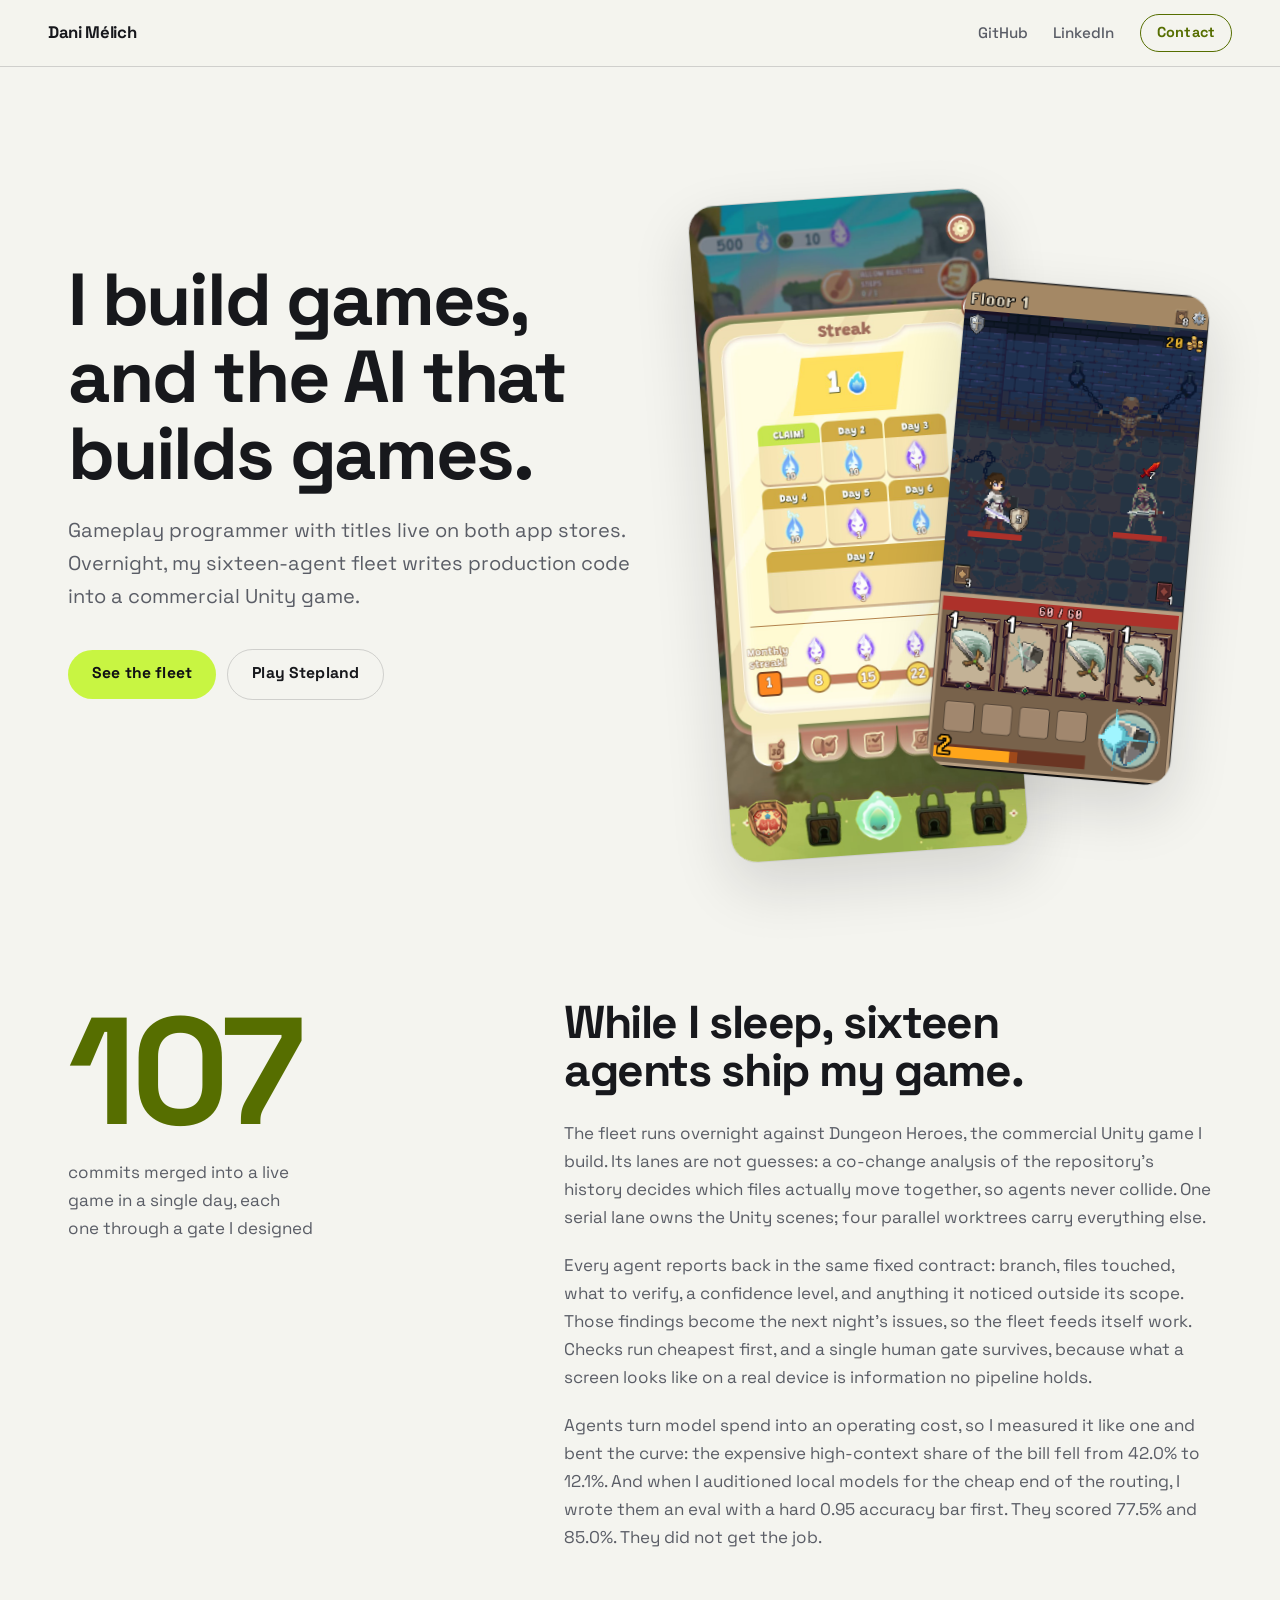
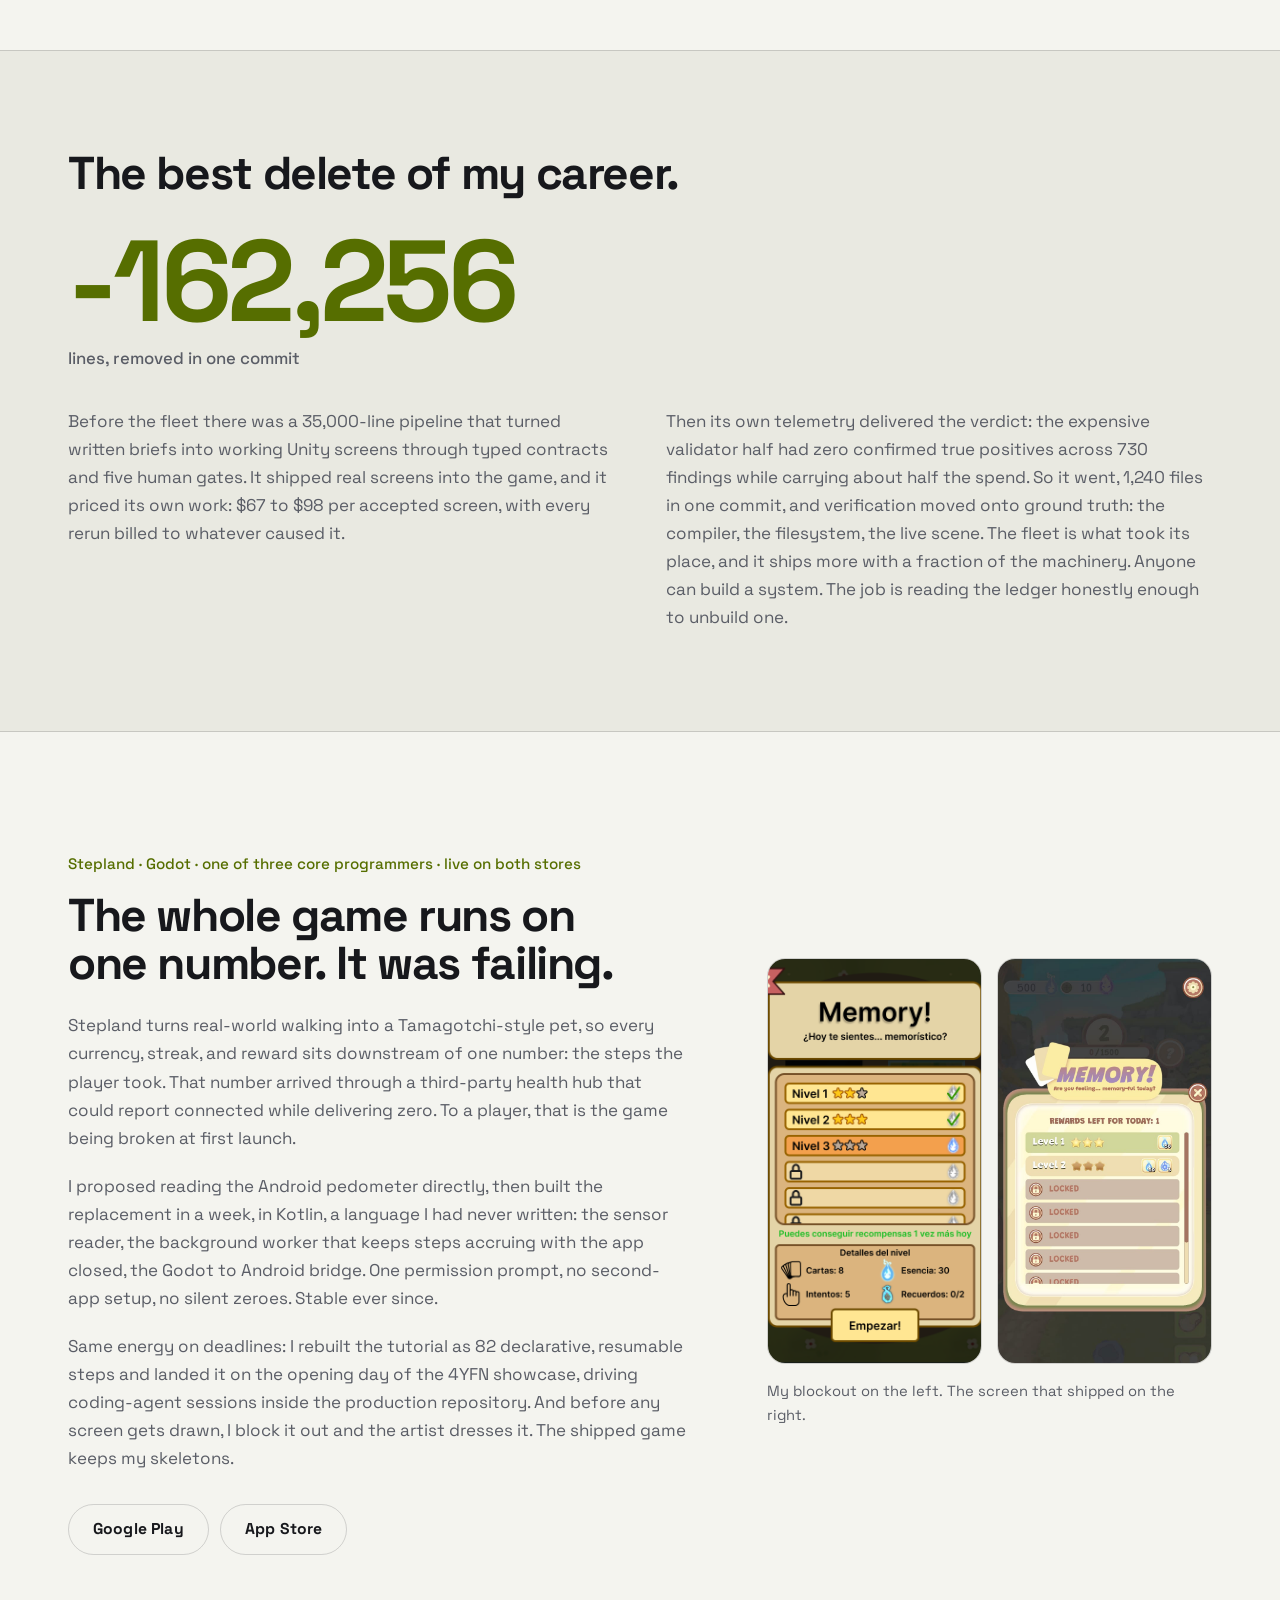
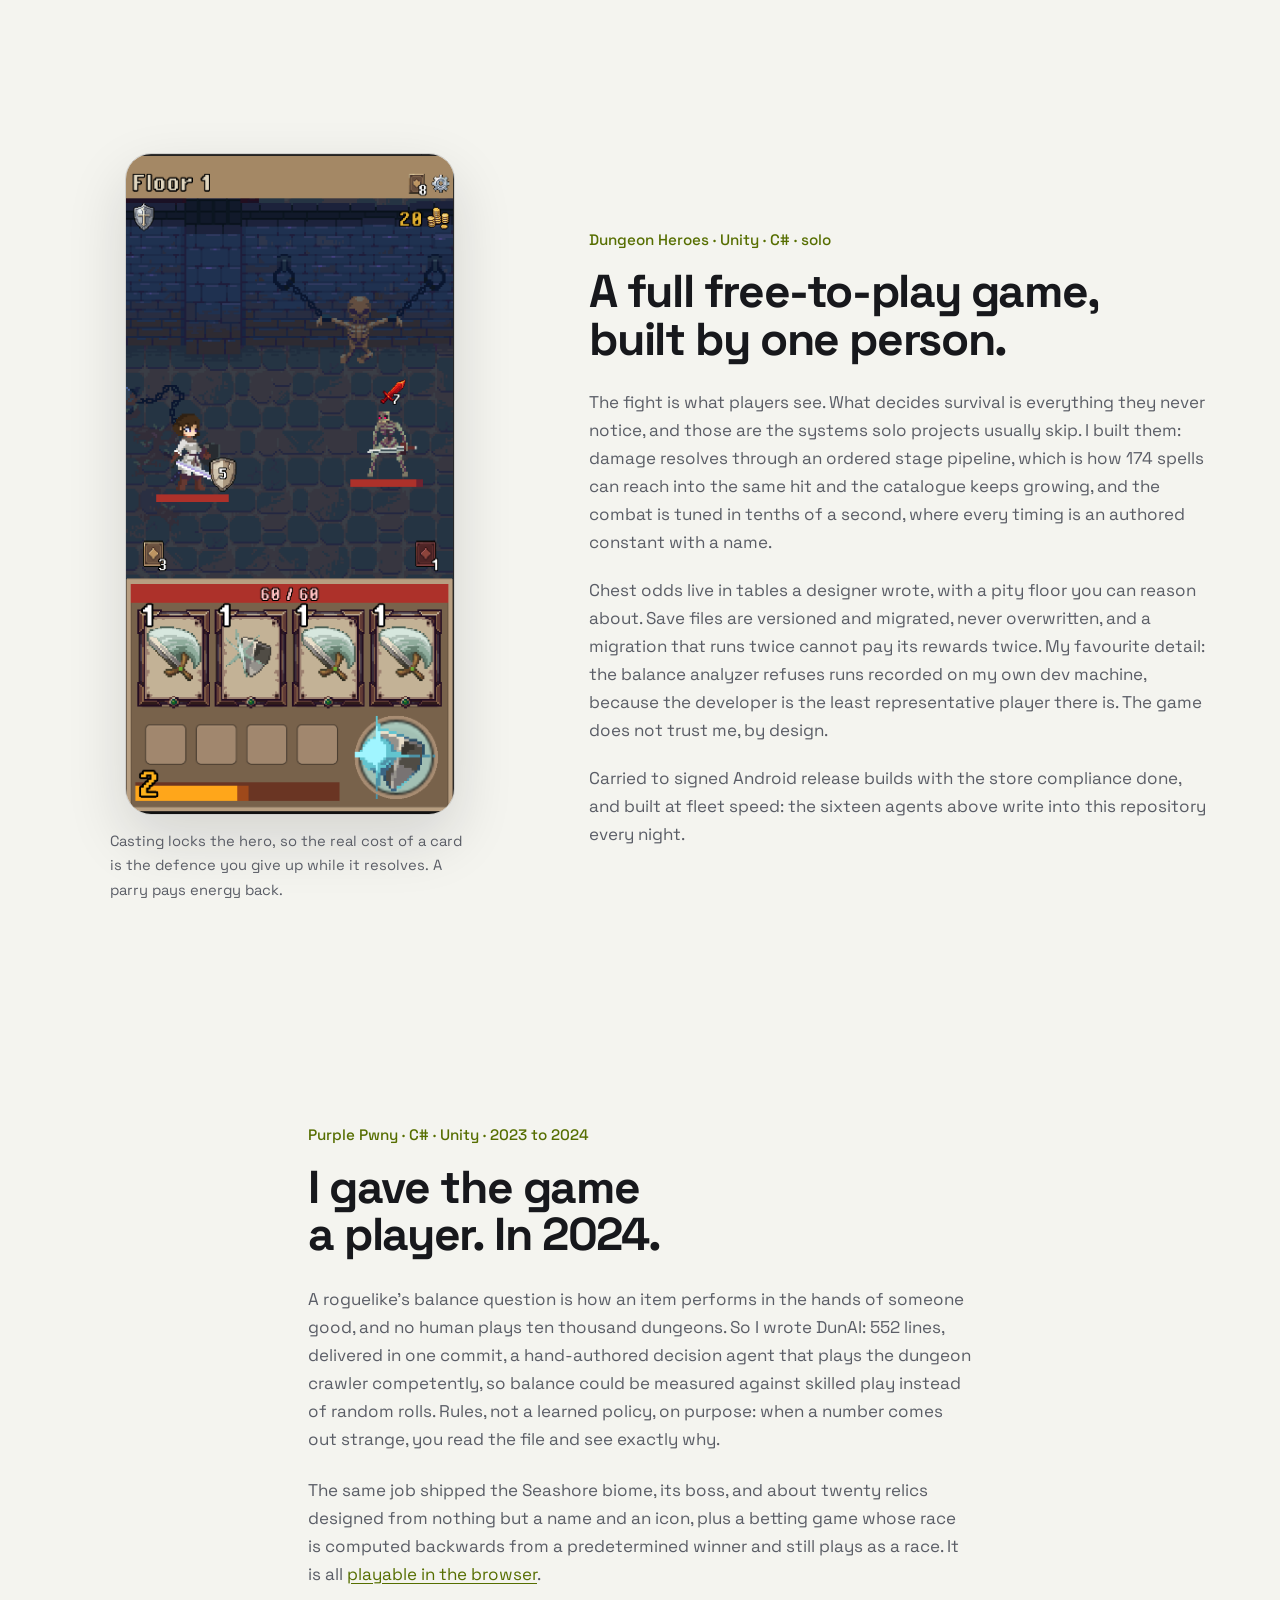
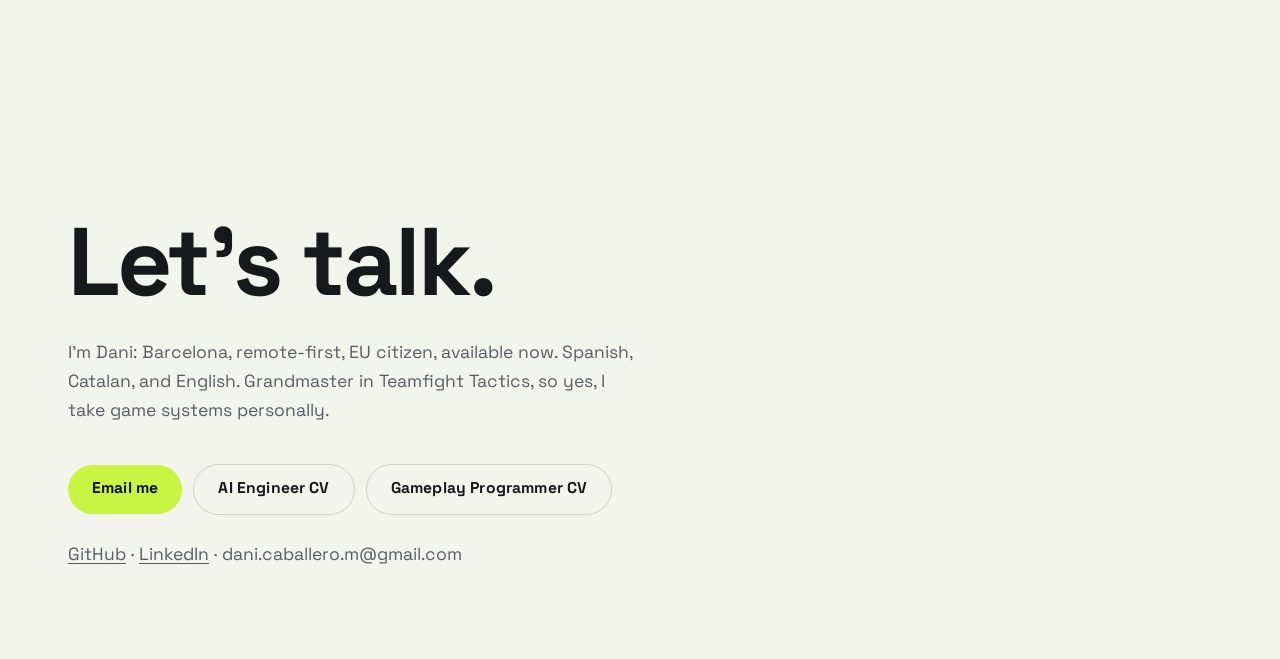
==== commit 85b987fd: "Site v5: one-page rebuild, selling register" ====
--- a/index.html
+++ b/index.html
@@ -3,379 +3,179 @@
 <head>
 <meta charset="utf-8">
 <meta name="viewport" content="width=device-width, initial-scale=1">
-<title>Dani Mélich — AI systems and gameplay engineering</title>
-<meta name="description" content="I build multi-agent systems that run unattended and land working code in a real product, and I work as a gameplay and systems programmer on live mobile titles. Case studies, both CVs, and two apps you can install right now.">
-<meta name="color-scheme" content="light dark">
-<meta property="og:title" content="Dani Mélich — AI systems and gameplay engineering">
-<meta property="og:description" content="I build multi-agent systems that run unattended and land working code in a real product, and I work as a gameplay and systems programmer on live mobile titles. Case studies, both CVs, and two apps you can install right now.">
+<title>Dani Mélich</title>
+<meta name="description" content="Dani Mélich builds games and the AI that builds games: titles live on both app stores, and a sixteen-agent fleet writing production code into a commercial Unity game overnight.">
+<meta name="color-scheme" content="dark light">
+<meta property="og:title" content="Dani Mélich">
+<meta property="og:description" content="Dani Mélich builds games and the AI that builds games: titles live on both app stores, and a sixteen-agent fleet writing production code into a commercial Unity game overnight.">
 <meta property="og:type" content="website">
+<link rel="preconnect" href="https://fonts.googleapis.com">
+<link rel="preconnect" href="https://fonts.gstatic.com" crossorigin>
+<link rel="stylesheet" href="https://fonts.googleapis.com/css2?family=Space+Grotesk:wght@400;500;700&display=swap">
 <link rel="stylesheet" href="/site.css">
-<link rel="icon" href="data:image/svg+xml,<svg xmlns='http://www.w3.org/2000/svg' viewBox='0 0 32 32'><rect width='32' height='32' rx='6' fill='%23657B8B'/><rect x='6' y='6' width='6' height='6' fill='%23C8813C'/><text x='19' y='24' font-size='19' font-family='Georgia,serif' font-weight='bold' text-anchor='middle' fill='%23FFEDDD'>D</text></svg>">
+<link rel="icon" href="data:image/svg+xml,<svg xmlns='http://www.w3.org/2000/svg' viewBox='0 0 32 32'><rect width='32' height='32' rx='7' fill='%23C8F542'/><text x='16' y='23.5' font-size='19' font-family='Arial,sans-serif' font-weight='bold' text-anchor='middle' fill='%23101014'>D</text></svg>">
 </head>
 <body>
-<div class="field" aria-hidden="true"></div>
-<div class="motif motif--tl" aria-hidden="true"><i style="grid-column:1;grid-row:1"></i><i style="grid-column:2;grid-row:1"></i><i style="grid-column:3;grid-row:1"></i><i style="grid-column:1;grid-row:2"></i><i style="grid-column:2;grid-row:2"></i><i style="grid-column:4;grid-row:2"></i><i style="grid-column:2;grid-row:3"></i><i style="grid-column:5;grid-row:2"></i><i style="grid-column:3;grid-row:4"></i></div>
-<div class="motif motif--br" aria-hidden="true"><i style="grid-column:6;grid-row:1"></i><i style="grid-column:5;grid-row:1"></i><i style="grid-column:6;grid-row:2"></i><i style="grid-column:4;grid-row:2"></i><i style="grid-column:5;grid-row:3"></i><i style="grid-column:3;grid-row:2"></i><i style="grid-column:6;grid-row:4"></i><i style="grid-column:4;grid-row:4"></i></div>
-<header class="masthead">
-<div class="shell">
-<div class="masthead-top">
-<p class="wordmark">Dani Mélich<span class="dot">.</span></p>
-<nav class="masthead-contact">
-<a href="mailto:dani.caballero.m@gmail.com">Email</a>
+<header class="top">
+<a class="wordmark" href="#top">Dani Mélich</a>
+<nav class="top-nav">
 <a href="https://github.com/DaniMelich">GitHub</a>
 <a href="https://www.linkedin.com/in/dani-caballero-melich">LinkedIn</a>
+<a class="btn btn-mini" href="#contact">Contact</a>
 </nav>
+</header>
+<main id="top">
+<section class="hero">
+<div class="hero-copy">
+<h1>I build games, and the AI that builds games.</h1>
+<p class="sub">Gameplay programmer with titles live on both app stores. Overnight, my
+sixteen-agent fleet writes production code into a commercial Unity game.</p>
+<div class="cta">
+<a class="btn btn-solid" href="#agent-fleet">See the fleet</a>
+<a class="btn btn-line" href="https://play.google.com/store/apps/details?id=com.somnigamestudios.stepland">Play Stepland</a>
 </div>
-<div class="tabs" role="tablist" aria-label="Sections"><button class="tab" role="tab" data-tab="overview" id="tab-overview" aria-controls="view-overview" aria-selected="false" tabindex="-1"><span class="tab-kicker">Start here</span><span class="tab-label">Overview</span></button><button class="tab" role="tab" data-tab="agent-fleet" id="tab-agent-fleet" aria-controls="view-agent-fleet" aria-selected="false" tabindex="-1"><span class="tab-kicker">AI · current</span><span class="tab-label">Agent Fleet</span></button><button class="tab" role="tab" data-tab="ui-harness" id="tab-ui-harness" aria-controls="view-ui-harness" aria-selected="false" tabindex="-1"><span class="tab-kicker">AI · archived</span><span class="tab-label">UI Pipeline</span></button><button class="tab" role="tab" data-tab="stepland" id="tab-stepland" aria-controls="view-stepland" aria-selected="false" tabindex="-1"><span class="tab-kicker">Live · two stores</span><span class="tab-label">Stepland</span></button><button class="tab" role="tab" data-tab="dungeon-heroes" id="tab-dungeon-heroes" aria-controls="view-dungeon-heroes" aria-selected="false" tabindex="-1"><span class="tab-kicker">Gameplay · solo</span><span class="tab-label">Dungeon Heroes</span></button><button class="tab" role="tab" data-tab="purple-pwny" id="tab-purple-pwny" aria-controls="view-purple-pwny" aria-selected="false" tabindex="-1"><span class="tab-kicker">First credit</span><span class="tab-label">Purple Pwny</span></button><span class="tab-indicator" aria-hidden="true"></span></div>
 </div>
-</header>
-<div class="header-wash" aria-hidden="true"></div>
-
-<main class="shell">
-<div class="view" id="view-overview" role="tabpanel" aria-labelledby="tab-overview"><div class="sheet"><div class="doc">
-<section class="hero">
-<p class="eyebrow">AI &amp; agentic systems · Gameplay and systems programming</p>
-<h1 class="lede">I build multi-agent systems that run unattended and land working code in
-a real product — and I measure them hard enough to know when to delete my own work.</h1>
-<p class="sub">I work as a gameplay and systems programmer as well: one of three core
-programmers on a title live on Google Play and the App Store, and solo on a Unity action
-roguelike carried to signed release builds — combat, meta-economy, save migration and
-live-ops, at free-to-play depth.</p>
-<ul class="chips"><li><a class="store-chip" href="https://play.google.com/store/apps/details?id=com.somnigamestudios.stepland">Stepland on Google Play</a></li><li><a class="store-chip" href="https://apps.apple.com/gb/app/stepland/id6749793290">Stepland on the App Store</a></li><li><a class="primary" href="/cv/dani-caballero-melich-ai-engineer-remote-designed.pdf">AI / agentic engineer CV (PDF)</a></li><li><a class="primary" href="/cv/dani-caballero-melich-gameplay-programmer-designed.pdf">Gameplay programmer CV (PDF)</a></li></ul>
+<div class="hero-shots">
+<img class="phone phone-a" src="/assets/stepland/screenshot_streak.jpeg" width="720" height="1600" alt="Stepland&#x27;s streak screen, live on both stores">
+<img class="phone phone-b" src="/assets/dungeon-heroes/combat-screen-dev-capture-2026-07-17.png" width="348" height="700" alt="Dungeon Heroes combat: cycling ability cards, energy meter, an enemy mid-tell">
+</div>
 </section>
-
-<aside class="margin-col">
-<dl class="facts"><div><dt>Available</dt><dd>Immediately</dd></div><div><dt>Based</dt><dd>Barcelona · remote-first</dd></div><div><dt>Work authorisation</dt><dd>EU citizen, no sponsorship</dd></div><div><dt>Agent stack</dt><dd>Multi-agent fleets · MCP · typed contracts · labeled evals with hard gates · hybrid retrieval · cost telemetry</dd></div><div><dt>Languages</dt><dd>Python · C# · Kotlin · Rust · TypeScript · GDScript</dd></div><div><dt>Currently</dt><dd>Directing an agent fleet that builds a commercial mobile game</dd></div></dl>
-</aside>
-
-<section class="band full">
-<p class="eyebrow">Shipped</p>
-<div class="grid"><div class="ship"><h3>Stepland</h3><p class="meta">Godot · iOS + Android · live on both stores</p><p>Habit-tracking lifestyle game, live and installable now. One of three core programmers: the step-counting plugin, app boot, cloud sync, streaks, the task economy and the tutorial.</p><p class="store"><a href="https://play.google.com/store/apps/details?id=com.somnigamestudios.stepland">Google Play</a><a href="https://apps.apple.com/gb/app/stepland/id6749793290">App Store</a></p></div><div class="ship"><h3>Dungeon Heroes</h3><p class="meta">Unity · Android · signed release builds</p><p>Real-time action roguelike, owned end to end: ~47,500 lines of C#, 174 spells, a five-currency meta-economy, versioned save migration, and store-ready release engineering — privacy policy, data deletion, runbook.</p></div><div class="ship"><h3>Degen Crawler</h3><p class="meta">C# · browser · playable now</p><p>Browser roguelike at a for-hire studio. The Seashore biome and its boss, around twenty relics, and the agent the economy was balanced against.</p><p class="store"><a href="https://degendungeons.com/crawler">degendungeons.com</a></p></div></div>
+<section id="agent-fleet" class="sec sec-fleet reveal">
+<div class="stat">
+<span class="stat-num">107</span>
+<span class="stat-label">commits merged into a live game in a single day, each one
+through a gate I designed</span>
+</div>
+<div class="sec-copy">
+<h2>While I sleep, sixteen agents ship my game.</h2>
+<p>The fleet runs overnight against Dungeon Heroes, the commercial Unity game I build.
+Its lanes are not guesses: a co-change analysis of the repository's history decides
+which files actually move together, so agents never collide. One serial lane owns the
+Unity scenes; four parallel worktrees carry everything else.</p>
+<p>Every agent reports back in the same fixed contract: branch, files touched, what to
+verify, a confidence level, and anything it noticed outside its scope. Those findings
+become the next night's issues, so the fleet feeds itself work. Checks run cheapest
+first, and a single human gate survives, because what a screen looks like on a real
+device is information no pipeline holds.</p>
+<p>Agents turn model spend into an operating cost, so I measured it like one and bent
+the curve: the expensive high-context share of the bill fell from 42.0% to 12.1%. And
+when I auditioned local models for the cheap end of the routing, I wrote them an eval
+with a hard 0.95 accuracy bar first. They scored 77.5% and 85.0%. They did not get
+the job.</p>
+</div>
 </section>
-
-<section class="band full">
-<p class="eyebrow">Case studies</p>
-<h2 class="track">Hiring for AI / agentic systems</h2><div class="studies"><a class="study" href="#agent-fleet" data-goto="agent-fleet"><span class="tag">Current system</span><h3>A 16-agent fleet that runs overnight, and the cost programme that made it affordable</h3><p>Sixteen agents running unattended against a shipping Unity game: the lanes come from the repository&#x27;s own co-change history, every dispatch returns the same contract, and spend is measured as a curve with the levers ranked by what they actually saved. 107 commits merged on its first full-width day.</p></a><a class="study" href="#ui-harness" data-goto="ui-harness"><span class="tag">Built, measured, archived</span><h3>The UI pipeline that shipped screens — and the telemetry that ended it</h3><p>The system before it took a written brief to validated Unity code across 20 stages and five human gates, and priced every accepted screen. Its own telemetry showed the validator half catching nothing while carrying half the bill, so I archived it and moved verification onto the compiler, the filesystem and the live scene.</p></a><a class="study" href="#stepland" data-goto="stepland"><span class="tag">Agent-driven delivery, in production</span><h3>Stepland — owning the number a live commercial game&#x27;s economy runs on</h3><p>Coding agents pointed at someone else&#x27;s live commercial codebase: an 82-step declarative tutorial rebuilt through agent sessions and landed on the opening day of a trade showcase, against a date that did not move.</p></a></div><h2 class="track">Hiring for gameplay / systems</h2><div class="studies"><a class="study" href="#dungeon-heroes" data-goto="dungeon-heroes"><span class="tag">Owned end to end</span><h3>Dungeon Heroes — meta-economy, save migration and combat systems for a free-to-play Android roguelike</h3><p>A free-to-play Unity roguelike: damage resolved through an ordered stage pipeline behind 174 spells, a five-currency meta-economy with authored chest odds and a pity timer, versioned save migration, and a balance analyzer that refuses my own runs as signal.</p></a><a class="study" href="#stepland" data-goto="stepland"><span class="tag">Live on two stores</span><h3>Stepland — owning the number a live commercial game&#x27;s economy runs on</h3><p>Eight months on a habit-tracking game as one of three core programmers. The step counter it runs on was a third-party dependency that failed silently, so I replaced it with an in-house Kotlin plugin built in a week, and owned app boot, cloud sync, streaks and the task economy.</p></a><a class="study" href="#purple-pwny" data-goto="purple-pwny"><span class="tag">First professional credit</span><h3>Purple Pwny — balancing a roguelike against an agent that plays it properly</h3><p>Balance measured against skilled play instead of random rolls: a 552-line decision agent that plays the dungeon crawler competently. Also the Seashore biome, its boss, and around twenty relics designed from a name and an icon.</p></a></div>
-<p class="band-note">Each one is a ninety-second read, with the detail underneath it.
-Every figure traces to a file, a commit, or a public listing.</p>
+<section id="ui-harness" class="band reveal">
+<div class="band-head">
+<h2>The best delete of my career.</h2>
+<p class="band-num">-162,256 <span>lines, removed in one commit</span></p>
+</div>
+<div class="band-copy">
+<p>Before the fleet there was a 35,000-line pipeline that turned written briefs into
+working Unity screens through typed contracts and five human gates. It shipped real
+screens into the game, and it priced its own work: $67 to $98 per accepted screen,
+with every rerun billed to whatever caused it.</p>
+<p>Then its own telemetry delivered the verdict: the expensive validator half had zero
+confirmed true positives across 730 findings while carrying about half the spend. So
+it went, 1,240 files in one commit, and verification moved onto ground truth: the
+compiler, the filesystem, the live scene. The fleet is what took its place, and it
+ships more with a fraction of the machinery. Anyone can build a system. The job is
+reading the ledger honestly enough to unbuild one.</p>
+</div>
 </section>
+<section id="stepland" class="sec split reveal">
+<div class="sec-copy">
+<p class="kicker">Stepland · Godot · one of three core programmers · live on both stores</p>
+<h2>The whole game runs on one number. It was failing.</h2>
+<p>Stepland turns real-world walking into a Tamagotchi-style pet, so every currency,
+streak, and reward sits downstream of one number: the steps the player took. That
+number arrived through a third-party health hub that could report connected while
+delivering zero. To a player, that is the game being broken at first launch.</p>
+<p>I proposed reading the Android pedometer directly, then built the replacement in a
+week, in Kotlin, a language I had never written: the sensor reader, the background
+worker that keeps steps accruing with the app closed, the Godot to Android bridge.
+One permission prompt, no second-app setup, no silent zeroes. Stable ever since.</p>
+<p>Same energy on deadlines: I rebuilt the tutorial as 82 declarative, resumable steps
+and landed it on the opening day of the 4YFN showcase, driving coding-agent sessions
+inside the production repository. And before any screen gets drawn, I block it out and
+the artist dresses it. The shipped game keeps my skeletons.</p>
+<div class="cta">
+<a class="btn btn-line" href="https://play.google.com/store/apps/details?id=com.somnigamestudios.stepland">Google Play</a>
+<a class="btn btn-line" href="https://apps.apple.com/gb/app/stepland/id6749793290">App Store</a>
 </div>
-</div></div><div class="view" id="view-agent-fleet" role="tabpanel" aria-labelledby="tab-agent-fleet"><div class="sheet"><div class="doc">
-<article class="doc-main">
-<h1>A 16-agent fleet that runs overnight, and the cost programme that made it affordable</h1>
-<p>The system this one replaced verified its own work with fifteen validator modules and half its budget, and the telemetry said it was catching nothing (<a href="/ui-harness/" data-goto="ui-harness">the write-up is here</a>). Deleting it left the real question exposed: how much work can one person direct in a night and still stand behind at merge time? The limit is not what the models can write. It is that parallel agents collide in a shared Unity repository, that a human can only be in one place, and that spend scales with context rather than with output.</p>
-<p>The fleet is the answer I built to that, on a game repository of ~47,500 lines of C# and 582 commits.</p>
-<hr>
-<h2 id="agents-collide-in-the-repository-before-they-col">Agents collide in the repository before they collide in the model</h2>
-<p>Two agents editing the same Unity scene, prefab or <code>.meta</code> file produce a merge conflict no model resolves well. So the topology came from the repository's own history: the fleet plan runs a co-change analysis over the last 300 commits and derives the lanes from which files actually move together. The result is one serial lane for Unity-owned assets, where only one writer is ever active, and four parallel lanes in git worktrees where the file sets do not overlap.</p>
-<p>Sixteen agent definitions sit on top of that, each pinned to a model tier chosen by cost of failure rather than by task difficulty — the plan's own criterion is what it costs to be wrong, so review-and-audit roles run on the strongest tier and mechanical roles do not.</p>
-<h2 id="every-dispatch-returns-the-same-contract">Every dispatch returns the same contract</h2>
-<p>An agent that finishes and writes a paragraph about what it did is not reviewable at fleet width. Every dispatch returns a fixed structure: the issue, the branch, the files touched, which cheap-CI tier it needs, whether it needs the Unity gate, what to verify, a confidence level, and anything it noticed that was outside its scope. The last field is the one that earns its place — out-of-scope findings become the next night's issues instead of dying in a transcript.</p>
-<p>Five hooks (705 lines) are wired into the session lifecycle around this: context warnings, localisation export, docs indexing, feedback capture, and a guard that keeps an agent inside its own worktree. Verification is a six-job CI, including negative self-tests that fail if a check has stopped being able to fail.</p>
-<h2 id="the-gates-are-cheap-first-and-human-where-the-hu">The gates are cheap first, and human where the human changes the answer</h2>
-<p>Each returned contract names its own cheap-CI tier, so a documentation change is not paying for a full build and a scene change is not skipping one. One human gate is kept: the Unity lane, where what a screen looks like running on a device is information no check in the pipeline holds. Everything the compiler, the filesystem or CI can settle is settled there, because those answers are free and they are not opinions.</p>
-<h2 id="a-full-width-night">A full-width night</h2>
-<p>On 2026-08-30 the fleet ran at full width for the first time: <strong>107 commits merged in a single day</strong>, across audit and worktree branches. On the Claude-task path, the project's own write-up records <strong>25 pull requests merged in one night</strong>.</p>
-<p>The plan recorded the expected gain before that run rather than after it — 2 to 2.5×, explicitly "not a 5x night" — so the result had a prediction to be measured against.</p>
-<h2 id="the-limit-on-a-fleet-like-this-is-context-spend-">The limit on a fleet like this is context spend, and it is measurable</h2>
-<p>Running agents unattended overnight turns model spend into an operating cost, and an operating cost is something to measure before optimising. I ran a 30-day measurement over my own session logs, deduplicated by request ID, and bucketed spend by context size. The curve is steep — cost per turn rises by roughly 6× between the smallest and the largest context bucket — and the high-context end was carrying <strong>42.0% of the bill</strong>.</p>
-<p>The levers were then ranked by measured saving, not by which one looked cleanest to implement: model routing first, then automatic compaction, then read discipline, then handoff structure — and startup-prompt trimming, the change that looks most obvious, last, roughly 18× weaker than the strongest lever.</p>
-<p>Shipping the top of that list and re-measuring the same way produced the result the programme was written to test: <strong>that share fell from 42.0% to 12.1%, against a 20% bar set before the work</strong>. Per-bucket cost per turn was unchanged, which is the point — the work moved turns to where they were already cheap rather than making expensive turns cheaper. (Both measurement windows are computed by one script over session logs held outside the repository; the method and the numbers are in the project's shipped token-efficiency document.)</p>
-<h2 id="a-gate-that-failed">A gate that failed</h2>
-<p>Part of that cost work was testing whether local models could take the cheap end of the routing. The intent classifier had an 80-item labelled evaluation set and a hard accuracy gate of 0.95, written before the candidates were run. Two quantised local models scored <strong>77.5%</strong> and <strong>85.0%</strong>. Both failed the gate, the per-item misses were recorded with reasons, and neither model was integrated — the routing work went to the levers that had passed their own measurement instead.</p>
-<h2 id="what-this-is-evidence-of">What this is evidence of</h2>
-<p>I build multi-agent systems that run unattended against a real product: topology derived from how the codebase actually changes, a dispatch contract that makes every agent's output reviewable, gates priced so the cheap check runs first and the human is spent where only a human helps, and cost measured as a curve with levers ranked by their measured return. The gates are written to be able to fail, and when one does, the thing it was gating does not ship.</p>
-<hr>
-<p><em>Repository figures re-measured 2026-08-30. Cost and throughput figures marked as coming from the project's own measurement documents are Dani's own spend and session data, measured by his own tooling with the method stated in those documents; he can walk through both. Source access can be arranged during a hiring process.</em></p>
-</article>
-<aside class="margin-col"><nav class="toc" aria-label="Sections of this case study"><p class="toc-title">Contents</p><ol><li><a href="#agents-collide-in-the-repository-before-they-col">Agents collide in the repository before they collide in the model</a></li><li><a href="#every-dispatch-returns-the-same-contract">Every dispatch returns the same contract</a></li><li><a href="#the-gates-are-cheap-first-and-human-where-the-hu">The gates are cheap first, and human where the human changes the answer</a></li><li><a href="#a-full-width-night">A full-width night</a></li><li><a href="#the-limit-on-a-fleet-like-this-is-context-spend-">The limit on a fleet like this is context spend, and it is measurable</a></li><li><a href="#a-gate-that-failed">A gate that failed</a></li><li><a href="#what-this-is-evidence-of">What this is evidence of</a></li></ol></nav></aside>
 </div>
-</div></div><div class="view" id="view-ui-harness" role="tabpanel" aria-labelledby="tab-ui-harness"><div class="sheet"><div class="doc">
-<article class="doc-main">
-<h1>The UI pipeline that shipped screens — and the telemetry that ended it</h1>
-<p>Getting an agent to write a Unity screen is not the hard part. Getting output you can put into a shipping game without reading every line of it is: somewhere between the written brief and the merge, something has to establish that the code compiles, that the layout is the one that was approved, and that the art is the art that was asked for. I built that verification layer, instrumented it, and then deleted it — because the instrumentation said it wasn't catching anything.</p>
-<p>At archival the system was ~35,000 lines of Python across 88 modules: 20 pipeline stages, five human gates, 15 validator modules and roughly 1,080 tests, driven from a desktop operator application of ~31,000 lines (Tauri/Rust, a React renderer and a Python sidecar). It is all recoverable from the repository's history. None of it runs today.</p>
-<hr>
-<h2 id="typed-contracts-crossed-every-stage-boundary-not">Typed contracts crossed every stage boundary, not prose</h2>
-<p>A stage could not hand the next stage text it had invented. Handoffs were Pydantic models — a 1,070-line strict-typed contract file — with Markdown and HTML generated as views of the object, never as the source. An artifact was content-addressed by its inputs, so a rerun of an unchanged stage was identifiable as one.</p>
-<p>Five human gates sat on the path: readiness, sketch, layout, art, final. A rejection routed back to the stage that caused it rather than to the top of the graph, and it could be anchored to an element — <code>reject --annotate "HeroCard: portrait is cropped"</code> applied as a minimal JSON-Patch on the presented contract, leaving everything unannotated intact and listing the exact delta when the gate re-raised.</p>
-<div class="shots"><figure class="shot"><img src="/assets/ui-harness/combat-screen-layout-mockup.png" alt="Structural greybox generated by the technical-design stage" loading="lazy" decoding="async"><figcaption>The layout gate approved geometry before anything downstream ran.</figcaption></figure><figure class="shot"><img src="/assets/ui-harness/combat-screen-art-mockup.png" alt="Art mockup generated by the art-direction stage" loading="lazy" decoding="async"><figcaption>The art stage could restyle, but inherited the approved geometry.</figcaption></figure></div>
-<p>Both are artifacts of one recorded run of the archived pipeline.</p>
-<h2 id="it-put-screens-into-the-game-and-it-reported-wha">It put screens into the game, and it reported what they cost</h2>
-<p>Three screens went end to end and were accepted by a human reviewer; both screen families landed in the game in August 2026. Each run wrote its own KPI report, so the pipeline stated its unit economics rather than leaving them to be estimated: <strong>$67–98 per accepted screen</strong>, with rerun spend attributed to validator, human or crash.</p>
-<p>That attribution is the reason this page exists. Reruns cost close to twice the first pass, and most of the rerun bill was validator-driven. Knowing which of the three causes was paying made the next decision an arithmetic problem instead of an argument.</p>
-<h2 id="the-parts-i-could-score-against-a-human-i-scored">The parts I could score against a human, I scored</h2>
-<p>The pipeline recorded whether its automated visual judge and the human reached the same verdict, per run. Across the three accepted runs they agreed once. On one run the judge passed a screen the human rejected; on another it failed a screen the human accepted. Those disagreements were the input to the next round of rubric work, and they are the reason the judge score was never treated as an acceptance criterion on its own.</p>
-<p>Retrieval was scored the same way: hybrid dense and lexical search over a local index, fused by reciprocal rank, measured against a 32-pair gold set built from real failure history with queries deliberately not phrased in the target entries' wording — recall@10 0.969, MRR 0.663 (archived-system measurement).</p>
-<h2 id="the-verification-layer-was-the-expensive-half-an">The verification layer was the expensive half, and it had not caught anything</h2>
-<p>In August I audited three complete runs against the pipeline's own telemetry. The cross-check validators — the layer that compared one stage's output against another's — produced <strong>no confirmed true positives across 730 findings</strong>. Over the same runs, validator-triggered reruns accounted for <strong>48–51% of spend</strong>, and stages sat idle <strong>93–97%</strong> of wall-clock time waiting on those checks. A large share of the findings the system logged about itself were plumbing bugs in the harness rather than defects in model output. (These figures are measured in the project's ratified archival plan, from run data held outside the repository.)</p>
-<p>The layer was doing what I had designed it to do. It was reading a model's output with another model and reporting differences, and a difference from a contract is not the same thing as a defect. The cheap deterministic checks — does it compile, does the asset exist, does the scene contain the component — were catching the real failures on their own.</p>
-<h2 id="so-i-deleted-it">So I deleted it</h2>
-<p>On 2026-08-27 the pipeline and its operator app came out of the project in one commit: 1,240 files, 162,256 lines removed. Verification moved down onto ground truth — the C# compiler, the filesystem, the live Unity scene — and into a six-job CI that runs on every change, including negative self-tests that fail if a check stops being able to fail.</p>
-<p>Three things carried over, because the telemetry supported them: typed contracts as the handoff format, human gates placed only where the human's answer changes the output, and cost attribution from the first run rather than after the bill arrives. The successor ships more work per night than this system did, with a fraction of the machinery — it is written up in <a href="/agent-fleet/" data-goto="agent-fleet">agent-fleet.md</a>.</p>
-<h2 id="what-this-is-evidence-of">What this is evidence of</h2>
-<p>I build agent systems with the measurement in place before the features, and I hold my own components to the catch rate they were built to deliver. A checking layer that cannot show what it caught against the human's recorded decisions does not stay in the system, however much of it I wrote. The judgement that mattered here was not the architecture — it was being able to read a cost ledger and a findings log and conclude that the answer was less system, not more.</p>
-<hr>
-<p><em>Figures re-measured 2026-08-30. Archived-system figures are read from the repository at the archival commit; the audit figures are from the project's ratified archival plan. Source access can be arranged during a hiring process.</em></p>
-</article>
-<aside class="margin-col"><nav class="toc" aria-label="Sections of this case study"><p class="toc-title">Contents</p><ol><li><a href="#typed-contracts-crossed-every-stage-boundary-not">Typed contracts crossed every stage boundary, not prose</a></li><li><a href="#it-put-screens-into-the-game-and-it-reported-wha">It put screens into the game, and it reported what they cost</a></li><li><a href="#the-parts-i-could-score-against-a-human-i-scored">The parts I could score against a human, I scored</a></li><li><a href="#the-verification-layer-was-the-expensive-half-an">The verification layer was the expensive half, and it had not caught anything</a></li><li><a href="#so-i-deleted-it">So I deleted it</a></li><li><a href="#what-this-is-evidence-of">What this is evidence of</a></li></ol></nav></aside>
+<figure class="pair">
+<div class="pair-imgs"><img src="/assets/stepland/Level-Selection.png" width="512" height="850" alt="Dani&#x27;s structural blockout of the Memory level-select screen" loading="lazy" decoding="async"><img src="/assets/stepland/screenshot_memory.jpeg" width="720" height="1600" alt="The same screen shipped in Stepland, dressed with final art" loading="lazy" decoding="async"></div>
+<figcaption>My blockout on the left. The screen that shipped on the right.</figcaption>
+</figure>
+</section>
+<section id="dungeon-heroes" class="sec split flip reveal">
+<figure class="solo-shot">
+<img src="/assets/dungeon-heroes/combat-screen-dev-capture-2026-07-17.png" width="348" height="700" alt="Dungeon Heroes combat: four cycling card slots, energy meter, floor and currency counters, an enemy winding up" loading="lazy" decoding="async">
+<figcaption>Casting locks the hero, so the real cost of a card is the defence you give
+up while it resolves. A parry pays energy back.</figcaption>
+</figure>
+<div class="sec-copy">
+<p class="kicker">Dungeon Heroes · Unity · C# · solo</p>
+<h2>A full free-to-play game, built by one person.</h2>
+<p>The fight is what players see. What decides survival is everything they never
+notice, and those are the systems solo projects usually skip. I built them: damage
+resolves through an ordered stage pipeline, which is how 174 spells can reach into the
+same hit and the catalogue keeps growing, and the combat is tuned in tenths of a
+second, where every timing is an authored constant with a name.</p>
+<p>Chest odds live in tables a designer wrote, with a pity floor you can reason about.
+Save files are versioned and migrated, never overwritten, and a migration that runs
+twice cannot pay its rewards twice. My favourite detail: the balance analyzer refuses
+runs recorded on my own dev machine, because the developer is the least representative
+player there is. The game does not trust me, by design.</p>
+<p>Carried to signed Android release builds with the store compliance done, and built
+at fleet speed: the sixteen agents above write into this repository every night.</p>
 </div>
-</div></div><div class="view" id="view-stepland" role="tabpanel" aria-labelledby="tab-stepland"><div class="sheet"><div class="doc">
-<article class="doc-main">
-<h1>Stepland — owning the number a live commercial game's economy runs on</h1>
-<p><strong>Godot 4.6 · iOS and Android · one of three core programmers inside a larger team · eight months, 2025–2026</strong></p>
-<p>Stepland turns real-world walking, hydration, meditation and exercise into a Tamagotchi-like pet. Every currency, streak, reward and progression beat in it is downstream of one number — how many steps the player actually took. When I joined, that number arrived through Google Health Connect, a third-party hub that could report <em>connected</em> while delivering zero steps.</p>
-<p>To the player, that is not a misconfigured hub. That is Stepland being broken, at first launch, before they have seen the game.</p>
-<p>The app is live on Google Play and the Apple App Store. Anyone can install it and check every shipped screen on this page.</p>
-<div class="scroll"><table class="keyvalue"><tbody><tr><td><strong>Stores</strong></td><td>Google Play <code>com.somnigamestudios.stepland</code> · App Store id <code>6749793290</code>, Somni Game Studios</td></tr><tr><td><strong>Model</strong></td><td>Free-to-play, ads plus subscription · English, Catalan, Spanish</td></tr><tr><td><strong>Engine</strong></td><td>Godot 4.6 Mobile, iOS and Android both shipped</td></tr><tr><td><strong>Codebase</strong></td><td>~26,000 lines of GDScript · 193 scenes · 16 services · 72 gdUnit4 tests · 19 release tags</td></tr><tr><td><strong>Around it</strong></td><td>PlayFab cloud save with schema migration, AdMob rewarded video, ByteBrew and Facebook analytics</td></tr></tbody></table></div>
-<hr>
-<h2 id="owning-the-step-counter-instead-of-renting-it">Owning the step counter instead of renting it</h2>
-<p>The dependency cost us players at the most expensive moment there is. A large share of players did not have Health Connect installed at all. It is only a hub, so it needs its own separate step-recording connector behind it — onboarding became a two-app setup unrelated to Stepland. And misconfiguration failed silently: the app reported success while the core mechanic did no work, and the player attributes that to the app in front of them.</p>
-<p>I proposed reading the Android pedometer directly instead. It was a significant architectural change and the team wanted to exhaust the existing approach first, which took about four months. When it was agreed, I built the replacement in a week, in Kotlin, a language I had not written before, working from references and pattern recognition.</p>
-<p>The in-house path is mine: the sensor reader, the WorkManager snapshot scheduler and the background worker that keeps steps accruing with the app closed, plus the Godot↔Android bridge and the runtime permissions around them. What shipped carries no third-party dependency, no second app and no silent zero-step state — one "allow pedometer access" prompt at first launch. It has been stable since.</p>
-<p>The argument for owning this was never that third-party code is bad. It was that this particular failure mode was silent on our side and unambiguous to the player.</p>
-<hr>
-<h2 id="rebuilding-the-tutorial-to-a-showcase-date">Rebuilding the tutorial to a showcase date</h2>
-<p>The tutorial built earlier in the project had been outgrown. I built its replacement as <strong>82 declarative steps across 32 polymorphic step classes</strong>, behind a sequence runner with resume-from-index and per-step telemetry.</p>
-<p>It is declarative on purpose. A tutorial that is a hard-coded sequence of special cases cannot be reordered, A/B-tested or resumed. With each step as a class behind a runner, the tutorial becomes data — and resume-from-index means a player who drops out of onboarding does not start it over, which is the point at which tutorials usually lose people.</p>
-<p>I delivered it by driving coding-agent sessions in the production repository and owning the result. It landed on the <strong>opening day of the 4YFN showcase</strong>, immediately before the release candidate was cut: agent-assisted implementation in a shipping commercial codebase, against a date that did not move.</p>
-<hr>
-<h2 id="art-was-being-made-before-the-requirements-exist">Art was being made before the requirements existed</h2>
-<p>Product intent was reaching the concept artist directly, so full-fidelity art was produced before requirements were settled — then reworked weeks later when a missing button or a missing state turned up. The art was not the problem. The order was.</p>
-<p>I put a stage in between. For each new screen or feature I produced a <strong>structural mockup without final art</strong> — in Figma, or as plain <code>Panel</code> blockouts built directly in Godot with basic functionality — which the artist then dressed. Requirements got argued while they were still cheap to change.</p>
-<h3>Memory level select</h3>
-<div class="shots"><figure class="shot"><img src="/assets/stepland/Level-Selection.png" alt="Structural mockup of the Memory level-select screen" loading="lazy" decoding="async"><figcaption>My structural mockup</figcaption></figure><figure class="shot"><img src="/assets/stepland/screenshot_memory.jpeg" alt="The same screen live in Stepland" loading="lazy" decoding="async"><figcaption>Shipped, with final art</figcaption></figure></div>
-<p>The shipped screen keeps the layout I specified: title-plus-tagline header, scrolling level list with per-row star ratings and reward chips, locked-row treatment, daily-rewards-remaining line, and the close affordance.</p>
-<h3>Memory level complete</h3>
-<div class="shots"><figure class="shot"><img src="/assets/stepland/Reward-Screen.png" alt="Structural mockup of the level-complete screen" loading="lazy" decoding="async"><figcaption>My structural mockup</figcaption></figure><figure class="shot"><img src="/assets/stepland/screenshot_memory_completed.jpeg" alt="The same screen live in Stepland" loading="lazy" decoding="async"><figcaption>Shipped, with final art</figcaption></figure></div>
-<p>Again the skeleton shipped: completion banner, rewards block, and a two-button footer whose second button is the rewarded-ad double ("Bonus de Recompensa!" → "DOUBLE REWARD"). I mocked the <strong>buildings menu</strong> the same way — rows carrying icon, name, level, progress bar, and GO! / UNLOCK! / locked-with-requirement states.</p>
-<p>The structure is mine; the art and the final refinement are the artist's. I specified what had to be on each screen and how it was arranged, before anything was drawn.</p>
-<h3>The streak screen shipped as I blocked it out</h3>
-<p><img src="/assets/stepland/screenshot_streak.jpeg" alt="The streak screen, live in Stepland" loading="lazy" decoding="async"></p>
-<p>This one is not a mockup that was replaced. I blocked it out directly in Godot and it is still live, essentially unchanged, in a commercial product. The streak feature behind it is mine end to end — service, data model, the whole UI, and a 204-line test suite covering 14 cases.</p>
-<hr>
-<h2 id="the-design-half-of-the-job">The design half of the job</h2>
-<p>I was not only implementing features handed to me. The design work is written down, and it reasons about retention rather than describing screens:</p>
-<ul><li><strong>A diagnosed onboarding problem.</strong> The first-time experience "feels like following a check-list" and runs out in 5–10 minutes, before the player is hooked — against a stated target of holding a player for at least 30 minutes.</li><li><strong>Return timing as a design problem.</strong> The player has no way of knowing <em>when</em> to come back, so the design prescribes an explicit time horizon, in-app step feedback as a proxy for idle progress, and a notification at the moment the resource fills.</li><li><strong>A two-tier task system with a purpose per tier</strong> — progress tasks give direction, daily tasks give a reason to return — staged with escalating rewards, tied to both real-world and in-game actions, with premium currency deliberately placed on the behaviours the game wants to reinforce.</li><li><strong>Economy work in the working vocabulary:</strong> revising sources and sinks, and the specific diagnosis that the game had many one-time sources, many recurring sources and many one-time sinks, but lacked recurring sinks.</li><li><strong>Never pure RNG.</strong> NPCs get recurrent, discoverable patterns: players who read randomness disengage, players who read a pattern keep playing.</li></ul>
-<p>The loop closes on the task system. I specified the two tiers, argued for them, then created <code>tasks_service.gd</code> from nothing along with all 25 task definitions, five resource classes and the task UI.</p>
-<hr>
-<h2 id="the-systems-i-owned">The systems I owned</h2>
-<div class="scroll"><table><thead><tr><th>System</th><th>What it does, and why it is interesting</th></tr></thead><tbody><tr><td><strong>Exploration</strong></td><td>Created greenfield: constructor-injected dependencies, externalised <code>.tres</code> configuration, two mode controllers behind one service interface, 16 unit tests. The best-architected feature I built there</td></tr><tr><td><strong>App boot</strong> (<code>init_manager.gd</code>)</td><td>Save load, service construction ordering, version gating and auth on a shipped mobile title — the code path every session starts in</td></tr><tr><td><strong>Cloud sync</strong> (<code>sync_manager.gd</code>)</td><td>PlayFab cloud-save sync orchestration, effectively sole-authored</td></tr><tr><td><strong>Remote config</strong> (<code>remote_config_manager.gd</code>)</td><td>Server-driven configuration, sole-authored — live-ops levers without a store release</td></tr><tr><td><strong>Streaks</strong></td><td>A complete retention feature end to end, with its own 14-case test suite</td></tr><tr><td><strong>Tasks</strong></td><td>Service, 25 definitions, five resource classes and the UI, built from the two-tier design above</td></tr><tr><td><strong>Blob creature behaviour</strong></td><td>State machine, wander, focus and interaction, feed zones, squash-and-stretch reactions and the evolve sequence — the pet the whole product is built around</td></tr><tr><td><strong>Habitats</strong></td><td>Service plus its resource and entity definitions</td></tr><tr><td><strong>NPC interaction / proximity</strong></td><td>Reusable, component-based, used across scenes</td></tr><tr><td><strong><code>press_to_spend.gd</code></strong></td><td>Press-and-hold spending with an accelerating rate — small, and exactly the kind of game-feel component that either reads right or does not</td></tr><tr><td><strong>Localisation pipeline</strong></td><td>The CSV → <code>.translation</code> flow the shipped game runs on, across three languages</td></tr></tbody></table></div>
-<p>I also represented the studio on-stand at Gamescom 2025, Godot Fest, BCN Game Fest and 4YFN 2026.</p>
-<hr>
-<h2 id="what-this-is-evidence-of">What this is evidence of</h2>
-<p>In a team codebase, on two stores, I take the systems the player's experience actually rests on — the step counter, app boot, cloud sync, streaks, tasks, the tutorial — and ship them to dates I do not set. When the load-bearing one is failing, I will go down a layer and own it, in a language I do not yet know if that is what the fix costs.</p>
-<p>Stepland is public on Google Play and the App Store; every shipped screen here is in the build anyone can install.</p>
-</article>
-<aside class="margin-col"><nav class="toc" aria-label="Sections of this case study"><p class="toc-title">Contents</p><ol><li><a href="#owning-the-step-counter-instead-of-renting-it">Owning the step counter instead of renting it</a></li><li><a href="#rebuilding-the-tutorial-to-a-showcase-date">Rebuilding the tutorial to a showcase date</a></li><li><a href="#art-was-being-made-before-the-requirements-exist">Art was being made before the requirements existed</a></li><li><a href="#the-design-half-of-the-job">The design half of the job</a></li><li><a href="#the-systems-i-owned">The systems I owned</a></li><li><a href="#what-this-is-evidence-of">What this is evidence of</a></li></ol></nav></aside>
+</section>
+<section id="purple-pwny" class="sec narrow reveal">
+<p class="kicker">Purple Pwny · C# · Unity · 2023 to 2024</p>
+<h2>I gave the game a player. In 2024.</h2>
+<p>A roguelike's balance question is how an item performs in the hands of someone
+good, and no human plays ten thousand dungeons. So I wrote DunAI: 552 lines, delivered
+in one commit, a hand-authored decision agent that plays the dungeon crawler
+competently, so balance could be measured against skilled play instead of random
+rolls. Rules, not a learned policy, on purpose: when a number comes out strange, you
+read the file and see exactly why.</p>
+<p>The same job shipped the Seashore biome, its boss, and about twenty relics designed
+from nothing but a name and an icon, plus a betting game whose race is computed
+backwards from a predetermined winner and still plays as a race. It is all
+<a href="https://degendungeons.com/crawler">playable in the browser</a>.</p>
+</section>
+<section id="contact" class="close reveal">
+<h2>Let's talk.</h2>
+<p>I'm Dani: Barcelona, remote-first, EU citizen, available now. Spanish, Catalan,
+and English. Grandmaster in Teamfight Tactics, so yes, I take game systems
+personally.</p>
+<div class="cta">
+<a class="btn btn-solid" href="mailto:dani.caballero.m@gmail.com">Email me</a>
+<a class="btn btn-line" href="/cv/dani-caballero-melich-ai-engineer-remote-designed.pdf">AI Engineer CV</a>
+<a class="btn btn-line" href="/cv/dani-caballero-melich-gameplay-programmer-designed.pdf">Gameplay Programmer CV</a>
 </div>
-</div></div><div class="view" id="view-dungeon-heroes" role="tabpanel" aria-labelledby="tab-dungeon-heroes"><div class="sheet"><div class="doc">
-<article class="doc-main">
-<h1>Dungeon Heroes — meta-economy, save migration and combat systems for a free-to-play Android roguelike</h1>
-<p><code>Unity 6 · C# · Android · solo · 2025 →</code></p>
-<p>The hard part of a free-to-play game is not the fight. It is everything that has to stay true after it: a player's account survives every update, the drop odds are a number a designer wrote down rather than a property of a random roll, and balance changes come from run data instead of from how the developer happens to play. Those are the systems a one-person project normally skips, and skipping them is what makes most solo projects useless as evidence.</p>
-<p>Dungeon Heroes is a real-time action roguelike whose abilities arrive as cycling cards. I own all of it — combat, the meta-economy, save migration, telemetry, the content tooling, the live-ops integration and the store compliance — through to signed Android release builds.</p>
-<div class="shots"><figure class="shot"><img src="/assets/dungeon-heroes/combat-screen-dev-capture-2026-07-17.png" alt="Dungeon Heroes combat: four cycling card slots, energy meter, floor and currency counters, an enemy mid-tell" loading="lazy" decoding="async"><figcaption><strong>Combat.</strong> Four auto-refilling card slots along the bottom with the energy meter beneath them, the parry shield on the hero, health bars on both units, floor and currency in the header. Captured from a development build in July 2026.</figcaption></figure></div>
-<hr>
-<h2 id="damage-is-a-pipeline-not-a-subtraction">Damage is a pipeline, not a subtraction</h2>
-<p>Cards are played inside a live fight. Casting locks the hero for the length of the cast, so the real cost of a card is the defence given up while it resolves, and a successful parry pays energy back. That loop is the reason the catalogue cannot be a stat table: <strong>174 spells, 52 status effects and 38 relics across 4 heroes</strong> all reach into the same hit.</p>
-<p>The usual shape — <code>TakeDamage(int)</code> with a growing pile of special cases — stops being readable at about the fifth mechanic and stops being testable immediately, and every new status risks silently reordering something that already worked. Damage instead resolves through ordered <code>IDamageStage</code> implementations, with a <code>DamageContext</code> carrying the in-flight values and a <code>DamageResult</code> the caller reads rather than recomputes.</p>
-<p>The order is therefore explicit and the interactions are inspectable. A new status effect is a stage in a known position rather than another branch inside a function that has already outgrown review, and a spell handler asks the result what happened instead of duplicating the maths.</p>
-<h2 id="the-fight-is-tuned-in-tenths-of-a-second">The fight is tuned in tenths of a second</h2>
-<p>Real-time combat on a phone has one governing constraint: the player's eyes are on enemy wind-ups, not on the hand, so every number in the fight decides whether a half-second of attention is enough to act on. None of those numbers is an engine default. Each is an authored constant, and each is recorded in the design bible with its source in code, so a tuning change is re-verifiable rather than a matter of memory.</p>
-<p>The clock behind the card loop is explicit. Cast locks run <strong>0.42 seconds for the fastest attack to 1.5 for the big heal</strong>, so a long cast is a real bet that no tell lands inside it. Enemies act one at a time through a queue that enforces a <strong>1.5-second gap</strong> after every action, and each enemy then waits out its own authored cooldown — most in a <strong>five-to-nine-second band</strong> — so pressure arrives as a sequence of individually answerable questions instead of a pile-up. Energy caps at 4 and regenerates at 0.5 per second: the rate is set so that parrying, not waiting, is how a player earns the right to cast more.</p>
-<p>Tell timing is a banded system rather than a per-enemy guess: wind-up holds of 0.15–0.25 seconds, a parry flash <strong>0.25–1.3 seconds</strong> before impact, and the easiest reads on a <strong>0.6–0.7-second plateau</strong> with difficulty rising toward both ends of the band. That plateau came out of play, not out of the first draft — the earlier "easiest" constant sat on the hard short shoulder of the curve, and every enemy authored to it was near the hardest legal read — which is the difference between constants that were chosen once and constants that are maintained. The targets they all serve are written down too: regular fights at <strong>20 seconds to a minute and a half</strong>, full runs at <strong>15–30 minutes</strong> of mobile session, parry payoffs designed for the <strong>10–20%</strong> landing rate most players manage rather than the <strong>30–40%</strong> of good ones. When the fight feels wrong, there is a named constant to argue about.</p>
-<h2 id="the-odds-are-authored-not-emergent">The odds are authored, not emergent</h2>
-<p>The meta layer is <strong>34 files and roughly 8,100 lines</strong>: a chest engine with authored odds tables, a pity timer and a featured 50/50; a smithing star ladder; a talent tree, constellations, hero loadouts, and five currencies that feed each other.</p>
-<p>The pity timer and the 50/50 are the parts that decide whether a player trusts the box. A bad streak has a floor, and that floor is a value in a table someone chose — which means it can be tuned, stated to the player, and reasoned about when the economy shifts — rather than a behaviour that emerges from the roll and has to be discovered by simulation. The same discipline runs through the upgrade ladder and the currency sinks: progression is one system with one set of tunable tables, not a row of features sitting beside the run.</p>
-<h2 id="a-save-file-has-to-survive-every-update">A save file has to survive every update</h2>
-<p>Meta-progression is the thing a player would not forgive losing, so the profile is versioned and migrated rather than overwritten. <code>ProfileMigrator</code> carries a save from v1 through v2 to v3, checks that re-running a migration is idempotent — a migration that executes twice must not grant its rewards twice — and refuses a profile written by a newer client outright instead of reading it partially. A schema validator runs over the result.</p>
-<p>Underneath it, the profile store is an interface with a local implementation and a cloud sync path against Unity Gaming Services, keyed to Google Play identity. The migration work is what makes cloud save safe to switch on at all: two devices at different client versions is the normal case, not the edge case.</p>
-<h2 id="the-balance-analyzer-refuses-my-own-runs">The balance analyzer refuses my own runs</h2>
-<p>Every run emits a schema-versioned <code>RunRecord</code> — about thirty fields, with enums crossing the wire as names rather than ordinals, so that reordering an enum later cannot silently rewrite the history. An offline analyzer aggregates them.</p>
-<p>That analyzer <strong>rejects runs recorded in the Editor or on a development machine as balance signal</strong>, and prints a banner that cannot be suppressed when it does. The developer is simultaneously the most over-represented player in the data and the least representative one; left in, my runs would dominate every aggregate and quietly pull each tuning decision towards how I play. Excluding them by default means a balance change has a denominator I can name.</p>
-<h2 id="content-volume-is-the-bottleneck-so-the-tooling-">Content volume is the bottleneck, so the tooling is part of the game</h2>
-<p>There are <strong>519 animation clips across 63 animator controllers</strong>. They are not hand-wired: a 1,325-line animator builder generates them, and timing validators check clip timings against the cast windows they have to match, so a mismatch is a failed validation rather than a fight that feels wrong three weeks later. <strong>920 localized rows in English and Spanish</strong> across six sheets cover spells, meta screens, keywords, UI and items.</p>
-<p>Adding an enemy or a spell is a tool run plus a data row. That is what keeps a catalogue this size from freezing the design.</p>
-<h2 id="live-ops-is-wired-before-launch-not-after">Live-ops is wired before launch, not after</h2>
-<p>Cloud save, Google Play identity, analytics with consent, ads and in-app purchases are integrated, and a Remote Config version check gates the client at the main menu so a build can be required forward before a player starts a run. The privacy policy and data-deletion pages are written and published from their own public repository, and the release process is written down as a runbook rather than held in my head.</p>
-<p><strong>Eight signed Android release artifacts</strong> sit in the build directory, from the v0.4.4 AAB through the v0.5.6 APK, on Play App Signing with an upload keystore.</p>
-<h2 id="the-tooling-behind-the-throughput">The tooling behind the throughput</h2>
-<p>The width of this — <strong>~47,500 lines of C# across 188 scripts, 582 commits since July 2025</strong> — is held by tooling I built for this repository: a fleet of 16 agent definitions dispatched across one serial Unity lane and four worktree lanes, each task returning a structured contract, all of it behind human gates and a six-job CI with negative self-tests. On 30 August 2026, its first full-width day, 107 commits merged. It has its own case study; what matters here is that it writes into a repository I cut release builds from, which is why it is gated rather than autonomous, and why the design decisions above are still decisions rather than generated defaults.</p>
-<h2 id="the-systems-a-live-f2p-team-hires-for-owned-end-">The systems a live F2P team hires for, owned end to end</h2>
-<p>Economy and progression with authored odds and named sinks. Save-schema migration written for players who already have something to lose. Telemetry with a defined balance denominator. The live-ops SDK surface and the store compliance around it. A combat core that is still extensible past 170 spells.</p>
-<p>In a studio those are usually four people's areas. Here they had to interoperate on one codebase, so I own the seams between them as well as the parts.</p>
-<hr>
-<h2 id="evidence">Evidence</h2>
-<p>Every number above is measured, not estimated — line and asset counts from <code>git ls-files</code>, content counts from the enum definitions in source, combat timings from named constants, pacing bands from the design bible they were tuned against. The game repository is private; the claim-by-claim source map exists, and access to the code can be arranged during a hiring process.</p>
-</article>
-<aside class="margin-col"><nav class="toc" aria-label="Sections of this case study"><p class="toc-title">Contents</p><ol><li><a href="#damage-is-a-pipeline-not-a-subtraction">Damage is a pipeline, not a subtraction</a></li><li><a href="#the-fight-is-tuned-in-tenths-of-a-second">The fight is tuned in tenths of a second</a></li><li><a href="#the-odds-are-authored-not-emergent">The odds are authored, not emergent</a></li><li><a href="#a-save-file-has-to-survive-every-update">A save file has to survive every update</a></li><li><a href="#the-balance-analyzer-refuses-my-own-runs">The balance analyzer refuses my own runs</a></li><li><a href="#content-volume-is-the-bottleneck-so-the-tooling-">Content volume is the bottleneck, so the tooling is part of the game</a></li><li><a href="#live-ops-is-wired-before-launch-not-after">Live-ops is wired before launch, not after</a></li><li><a href="#the-tooling-behind-the-throughput">The tooling behind the throughput</a></li><li><a href="#the-systems-a-live-f2p-team-hires-for-owned-end-">The systems a live F2P team hires for, owned end to end</a></li><li><a href="#evidence">Evidence</a></li></ol></nav></aside>
-</div>
-</div></div><div class="view" id="view-purple-pwny" role="tabpanel" aria-labelledby="tab-purple-pwny"><div class="sheet"><div class="doc">
-<article class="doc-main">
-<h1>Purple Pwny — balancing a roguelike against an agent that plays it properly</h1>
-<p><strong>C#, Unity · gameplay programmer inside an established production codebase · 2023–2024 · the game is public at <code>degendungeons.com</code></strong></p>
-<p>A roguelike's balance question is never "is this item strong?" It is "how does this item perform in the hands of someone who knows what they are doing?" Simulating with random play answers a much easier and much less useful question — and no human is going to play ten thousand dungeons. To balance the game, the game needed a player.</p>
-<hr>
-<h2 id="the-agent">The agent</h2>
-<p>I wrote <code>DunAI</code>: <strong>552 lines, delivered in a single commit, essentially untouched since</strong> — a decision agent that plays the dungeon crawler competently, so item performance could be simulated against skilled play instead of random play.</p>
-<p>It is an expert system. A rule tree branching per landmark type with explicit thresholds, sitting on closed-form utility scoring: weapons are evaluated as <code>damage × speed × (accuracy / 100)</code> with multiplicative bonus adjustments over hand-tuned per-stat coefficient tables. Shop policy is a value lookup — buy when <code>cost &lt;= relicValue</code>, ranked by <code>relic_value / basePrice(rarity)</code> — against <code>DunAIDB</code>, a 356-line table of per-class relic gold values code-generated from the spreadsheet the designers actually maintained, so the agent's economy stayed the designers' economy.</p>
-<p><strong>Why rules rather than a learned policy.</strong> The goal was not to discover optimal play; it was to encode <em>known</em> competent play, so that item performance could be measured against a stable, inspectable baseline. A learned policy is a second thing to debug: when a balance number comes out strange, you cannot tell whether the item is wrong or the policy has drifted. Rules can be read. When this agent does something surprising, the reason is in the file.</p>
-<p>The source carries a note I wrote on the agent's own behaviour:</p>
-<blockquote><p><code>// 90% optimized. I could test for specific curses…</code></p></blockquote>
-<p>It marks where the policy stops being optimal, which is the thing anyone tuning against a heuristic needs to know before they trust its output.</p>
-<hr>
-<h2 id="the-seashore-biome-and-around-twenty-relics">The Seashore biome, and around twenty relics</h2>
-<p><strong>The biome.</strong> I authored the Seashore row — a fast, evasive, ability-damage-leaning coast with the boss <strong>Chef Scampi</strong> — its six enemy definitions, its balance pass, and the <strong>TENDER ("Tenderize")</strong> status mechanic threaded through all of it, so the enemies, the boss and the player's counterplay all referenced one idea instead of each carrying its own.</p>
-<p>The boss ability, <code>StirFry.cs</code>, is a stateful two-mode ability I wrote end to end: it self-buffs by composing three effect instances, or deals 200% damage if the boss is already Heated, and an <code>OnReceiveDamage</code> override strips the buff on a critical hit. That last clause is the design — it gives the player a specific, learnable answer to the boss's escalation instead of a damage race.</p>
-<p><strong>The relics — designed, not ticketed.</strong> The brief was a list of relic names and existing icon art: design an effect that suits the name and the art and makes sense inside the game's existing ecosystem. The mechanic was mine to invent, constrained by a name and a picture, which is a harder brief than a spec, because the fantasy is fixed before the mechanic exists. <code>BargainingChip</code>, <code>CursedClaymore</code>, <code>DoubleEdgedSword</code>, <code>PiggyBank</code>, <code>VIPPass</code> and about fifteen more shipped.</p>
-<p><strong>And they came with engine work.</strong> Several effects had no support in the engine, so I extended it: a <code>FLAT_PRICES</code> cell so a relic could rewrite shop pricing, <code>WalletChangeReason</code> threaded through currency actions so a spend could be attributed to its cause, and <code>GetSellPrice</code>. Designing content in someone else's engine means either going down a layer or restricting yourself to what the engine already permits.</p>
-<hr>
-<h2 id="degen-drafts-the-unity-client-end-to-end">Degen Drafts — the Unity client, end to end</h2>
-<p>Degen Drafts is a betting game around a race, and its central constraint is that the winner is decided before the race is shown. That is a provably-fair requirement, not a design choice — and the race still has to play as a race. A correct result that reads as a foregone conclusion is a failed feature.</p>
-<p>I built the Unity client end to end. The piece that constraint lands on is <strong><code>BehaviourGenerator.cs</code></strong>, which runs the problem backwards: from a predetermined winner it derives drink times, builds per-contestant behaviour timelines — drink stages, cough distractions — and computes progress curves that arrive in the right order while the race still reads as contested. Its own comment states the goal: to create tension and story, <em>was it close, was it a brutal victory</em>.</p>
-<p>Around it, also mine:</p>
-<ul><li><strong><code>BaseState.cs</code></strong> — the client's state machine over a game-event enum (ROUND_START → BETTING → DRINKING → CELEBRATION → PRIZE → DONE), so every phase of a round is an explicit state rather than a set of flags read from three places.</li><li><strong><code>DraftsRNG.cs</code></strong> — seeded deterministic RNG composing a server season seed, a round seed and a monotonic counter, so a round can be reproduced exactly from its seeds.</li><li>The UI, text, coin, bet, banner, progress-bar, scheduler and scene-loading managers, plus contributions to the WebGL↔JS bridge and the Drafts web page.</li></ul>
-<hr>
-<h2 id="server-authoritative-provably-fair-deterministic">Server-authoritative, provably fair, deterministic</h2>
-<p>The codebase I joined was server-authoritative, with a <code>SERVER</code> compile flag keeping oracle code out of the client entirely; outcomes were provably fair, decoded from a hash chain; and determinism was a first-class concern, with DNA snapshot/restore across five aggregates and a desync fuzzer to catch drift. It was my first year in a codebase where "it works on my machine" is not a defect report but a category error.</p>
-<p>That is why the systems I have built since are deterministic where they can be and instrumented where they cannot — and why, when I am handed a balance question, my first move is to build the thing that can measure it rather than to start adjusting numbers.</p>
-<hr>
-<h2 id="what-this-is-evidence-of">What this is evidence of</h2>
-<ul><li><strong>Content design under production constraints.</strong> A biome, a boss and around twenty relics shipped inside an engine I did not write — extending the engine where a design demanded it rather than trimming the design to what the engine already allowed.</li><li><strong>Building the instrument before tuning.</strong> The agent exists because a balance question deserved a measurement. The same move recurs in my later work: the Monte Carlo calibration behind Dungeon Heroes' balance agent, and the evaluation gates in the agent tooling.</li><li><strong>Simulation-driven agent work dated 2024.</strong> A hand-authored policy, inspectable by design — the case for rules over a learned policy is argued above, not assumed.</li></ul>
-<p>The game is public at <code>degendungeons.com</code>; the studio's repository is self-hosted and private.</p>
-</article>
-<aside class="margin-col"><nav class="toc" aria-label="Sections of this case study"><p class="toc-title">Contents</p><ol><li><a href="#the-agent">The agent</a></li><li><a href="#the-seashore-biome-and-around-twenty-relics">The Seashore biome, and around twenty relics</a></li><li><a href="#degen-drafts-the-unity-client-end-to-end">Degen Drafts</a></li><li><a href="#server-authoritative-provably-fair-deterministic">Server-authoritative, provably fair, deterministic</a></li><li><a href="#what-this-is-evidence-of">What this is evidence of</a></li></ol></nav></aside>
-</div>
-</div></div>
+<p class="fine"><a href="https://github.com/DaniMelich">GitHub</a> · <a href="https://www.linkedin.com/in/dani-caballero-melich">LinkedIn</a> · dani.caballero.m@gmail.com</p>
+</section>
 </main>
-
-<footer>
-<div class="shell">
-<p><strong>Dani Mélich</strong> — Barcelona, remote-first. EU citizen, no sponsorship needed.</p>
-<p><a href="mailto:dani.caballero.m@gmail.com">dani.caballero.m@gmail.com</a> ·
-<a href="https://github.com/DaniMelich">GitHub</a> ·
-<a href="https://www.linkedin.com/in/dani-caballero-melich">LinkedIn</a></p>
-</div>
-</footer>
 <script>
+window.addEventListener('load', function () {
+  var t = location.hash && document.getElementById(location.hash.slice(1));
+  if (t && Math.abs(t.getBoundingClientRect().top) > window.innerHeight * 0.5) {
+    t.scrollIntoView({ behavior: 'instant', block: 'start' });
+  }
+  document.documentElement.classList.add('smooth');
+});
 (function () {
-  var tabs = Array.prototype.slice.call(document.querySelectorAll('.tab'));
-  var views = Array.prototype.slice.call(document.querySelectorAll('.view'));
-  var indicator = document.querySelector('.tab-indicator');
-  if (!tabs.length) return;
-
-  // Measure the label, not the button box: an indicator sized to the padding
-  // box overhangs the word it is meant to mark and never optically registers.
-  // Measured geometrically against the strip rather than by summing offsetLeft,
-  // which depends on which ancestor happens to be positioned.
-  function moveIndicator(tab) {
-    if (!indicator) return;
-    var label = tab.querySelector('.tab-label') || tab;
-    var strip = tab.parentNode;
-    var l = label.getBoundingClientRect();
-    var s = strip.getBoundingClientRect();
-    indicator.style.width = l.width + 'px';
-    indicator.style.transform = 'translateX(' + (l.left - s.left + strip.scrollLeft) + 'px)';
-  }
-
-  function show(name, push) {
-    var found = false;
-    tabs.forEach(function (tab) {
-      var on = tab.dataset.tab === name;
-      tab.setAttribute('aria-selected', on ? 'true' : 'false');
-      tab.setAttribute('tabindex', on ? '0' : '-1');
-      if (on) { found = true; moveIndicator(tab); tab.scrollIntoView({block:'nearest', inline:'nearest'}); }
+  if (!('IntersectionObserver' in window)) return;
+  if (window.matchMedia('(prefers-reduced-motion: reduce)').matches) return;
+  document.documentElement.classList.add('anim');
+  var io = new IntersectionObserver(function (entries) {
+    entries.forEach(function (e) {
+      if (e.isIntersecting) { e.target.classList.add('in'); io.unobserve(e.target); }
     });
-    if (!found) return show('overview', push);
-    views.forEach(function (view) {
-      view.classList.toggle('is-active', view.id === 'view-' + name);
-    });
-    // Drives the per-section palette. CSS owns the hues; JS only names the
-    // section, so adding a colour never means touching this file.
-    document.body.dataset.section = name;
-    if (push && location.hash !== '#' + name) history.pushState(null, '', '#' + name);
-    if (push) window.scrollTo({ top: 0, behavior: 'auto' });
-    queueSpy();
-  }
-
-  tabs.forEach(function (tab, i) {
-    tab.addEventListener('click', function () { show(tab.dataset.tab, true); });
-    tab.addEventListener('keydown', function (e) {
-      var step = e.key === 'ArrowRight' ? 1 : e.key === 'ArrowLeft' ? -1 : 0;
-      if (!step) return;
-      e.preventDefault();
-      var next = tabs[(i + step + tabs.length) % tabs.length];
-      next.focus();
-      show(next.dataset.tab, true);
-    });
-  });
-
-  document.addEventListener('click', function (e) {
-    var link = e.target.closest('a[data-goto]');
-    if (!link) return;
-    e.preventDefault();
-    show(link.dataset.goto, true);
-  });
-
-  document.addEventListener('click', function (e) {
-    var jump = e.target.closest('.toc a[href^="#"]');
-    if (!jump) return;
-    e.preventDefault();
-    var target = document.getElementById(jump.getAttribute('href').slice(1));
-    if (target) target.scrollIntoView({ behavior: 'smooth', block: 'start' });
-  });
-
-  // Scroll-spy for the pinned index. An IntersectionObserver band only fires
-  // when a heading crosses it, so fast scrolls, short sections, the last
-  // section and switching tabs all left the wrong item lit. Deciding from
-  // actual positions is deterministic in every configuration.
-  var spyQueued = false;
-  function spy() {
-    spyQueued = false;
-    var view = document.querySelector('.view.is-active');
-    if (!view) return;
-    var toc = view.querySelector('.toc');
-    if (!toc) return;
-    var heads = view.querySelectorAll('article h2[id]');
-    if (!heads.length) return;
-
-    var line = window.innerHeight * 0.3;
-    var current = heads[0];
-    heads.forEach(function (h) {
-      if (h.getBoundingClientRect().top <= line) current = h;
-    });
-    // At the bottom of the page the last section can never reach the line.
-    if (window.innerHeight + window.scrollY >= document.documentElement.scrollHeight - 4) {
-      current = heads[heads.length - 1];
-    }
-    toc.querySelectorAll('a').forEach(function (a) {
-      a.classList.toggle('is-current', a.getAttribute('href') === '#' + current.id);
-    });
-  }
-  function queueSpy() {
-    if (spyQueued) return;
-    spyQueued = true;
-    // A timer rather than requestAnimationFrame: rAF is starved whenever the
-    // page is not producing frames, which silently disables the index.
-    setTimeout(spy, 70);
-  }
-  window.addEventListener('scroll', queueSpy, { passive: true });
-  window.addEventListener('resize', queueSpy);
-
-  window.addEventListener('popstate', function () {
-    show((location.hash || '#overview').slice(1), false);
-  });
-  window.addEventListener('resize', function () {
-    var active = document.querySelector('.tab[aria-selected="true"]');
-    if (active) moveIndicator(active);
-  });
-
-  show((location.hash || '#overview').slice(1), false);
-  window.addEventListener('load', function () {
-    var active = document.querySelector('.tab[aria-selected="true"]');
-    if (active) moveIndicator(active);
-  });
+  }, { threshold: 0.12 });
+  document.querySelectorAll('.reveal').forEach(function (el) { io.observe(el); });
 })();
 </script>
 </body>
--- a/site.css
+++ b/site.css
@@ -1,568 +1,425 @@
-/* danimelich.com — v4
- *
- * v4 answers Dani's review of v3, plus the editorial-layout lesson: an
- * asymmetric grid — one wide reading column and one narrow margin column — is
- * the standard solution to both "pin the contents to the right" and "there is
- * unused real estate". The margin column is not decoration; it holds the index
- * on a case study and the availability facts on the overview.
- *
- * What came back from v2, because Dani preferred it: the two-line tab (kicker
- * over serif label), the wash under the header, and the wider reading column.
- * What did NOT come back: the contrast failures those things shipped with. The
- * kickers were 2.36:1 at 10px; they now read at 11.5px and pass.
- *
- * The palette is no longer one orange. Each section owns a hue, set by
- * body[data-section] and consumed through --accent / --accent-ink, so the site
- * changes character as you move through it without any page becoming noisy.
- *
- *   1. tokens + palette   2. field   3. masthead + tabs   4. sheet + grid
- *   5. overview   6. document   7. index   8. tables + figures   9. chrome
- */
-
-/* -------------------------------------------------- 1. tokens and palette -- */
+/* danimelich.com — single-page portfolio.
+   Dark by default, light via prefers-color-scheme. One accent, page-wide.
+   Radius system: interactive elements are pills; media and surfaces are 18px. */
 
 :root {
-  --paper: #FCF7EF;
-  --field: #EADFCE;
-  --sunken: #F5EDE1;
-  --edge: #E0D2BC;
-  --rule: #E8DCC9;
-
-  --ink: #1E2530;
-  --body: #4A5462;
-  --muted: #616B79;        /* 5.1:1 on --paper */
-  --muted-field: #4E5866;  /* 5.4:1 on --field, for masthead text */
-
-  --shell: 78rem;
-  --read: 46rem;          /* the reading column */
-  --margin-col: 17rem;
-  --gap: clamp(1.8rem, 4vw, 3.5rem);
-  --pad: clamp(1.3rem, 3.5vw, 2.8rem);
-  --gutter: clamp(1rem, 3.5vw, 2.2rem);
-  --radius: 14px;
-  --shadow: 0 28px 60px -38px rgba(40, 52, 68, 0.55), 0 2px 6px -3px rgba(40, 52, 68, 0.09);
-
-  /* Default (overview): warm gold. */
-  --accent: #C08A2A;
-  --accent-ink: #7E570D;
-  --accent-soft: rgba(192, 138, 42, 0.14);
-}
-
-body[data-section="agent-fleet"]    { --accent: #2E7DBF; --accent-ink: #1D5A8E; --accent-soft: rgba(46, 125, 191, 0.13); }
-body[data-section="ui-harness"]     { --accent: #6C63E0; --accent-ink: #4A40B4; --accent-soft: rgba(108, 99, 224, 0.13); }
-body[data-section="stepland"]       { --accent: #188C77; --accent-ink: #0F6252; --accent-soft: rgba(24, 140, 119, 0.13); }
-body[data-section="dungeon-heroes"] { --accent: #CF5A40; --accent-ink: #9C3A26; --accent-soft: rgba(207, 90, 64, 0.13); }
-body[data-section="purple-pwny"]    { --accent: #A2559A; --accent-ink: #75356E; --accent-soft: rgba(162, 85, 154, 0.13); }
-
-@media (prefers-color-scheme: dark) {
+  --bg: #0e0f12;
+  --bg-band: #15171c;
+  --ink: #edede8;
+  --muted: #9a9da6;
+  --line: rgba(237, 237, 232, 0.14);
+  --accent: #c8f542;
+  --accent-ink: #c8f542;      /* accent used AS text on --bg */
+  --on-accent: #101014;       /* text on accent-filled buttons */
+  --shadow: 0 24px 60px rgba(0, 0, 0, 0.45);
+  --r-media: 18px;
+  color-scheme: dark;
+}
+
+@media (prefers-color-scheme: light) {
   :root {
-    --paper: #1B2029;
-    --field: #10141B;
-    --sunken: #232A34;
-    --edge: #303945;
-    --rule: #2C343F;
-
-    --ink: #F2EBE0;
-    --body: #BDC7D2;
-    --muted: #93A0AE;
-    --muted-field: #A3B0BE;
-
-    --accent: #E0AE55;
-    --accent-ink: #EDC582;
-    --accent-soft: rgba(224, 174, 85, 0.15);
-    --shadow: 0 28px 60px -38px rgba(0, 0, 0, 0.9), 0 2px 6px -3px rgba(0, 0, 0, 0.5);
+    --bg: #f4f4ef;
+    --bg-band: #e9e9e1;
+    --ink: #17181c;
+    --muted: #5a5d66;
+    --line: rgba(23, 24, 28, 0.16);
+    --accent: #c8f542;
+    --accent-ink: #566e00;    /* readable chartreuse-olive on paper */
+    --on-accent: #101014;
+    --shadow: 0 24px 60px rgba(23, 24, 28, 0.14);
+    color-scheme: light;
   }
-
-  body[data-section="agent-fleet"]    { --accent: #6BB6F2; --accent-ink: #8ECAF8; --accent-soft: rgba(107, 182, 242, 0.16); }
-  body[data-section="ui-harness"]     { --accent: #9C90FF; --accent-ink: #B4AAFF; --accent-soft: rgba(156, 144, 255, 0.16); }
-  body[data-section="stepland"]       { --accent: #52C9AE; --accent-ink: #79DBC4; --accent-soft: rgba(82, 201, 174, 0.16); }
-  body[data-section="dungeon-heroes"] { --accent: #F58A6C; --accent-ink: #FBA689; --accent-soft: rgba(245, 138, 108, 0.16); }
-  body[data-section="purple-pwny"]    { --accent: #DC96CE; --accent-ink: #E9AFDD; --accent-soft: rgba(220, 150, 206, 0.16); }
-}
-
-*, *::before, *::after { box-sizing: border-box; }
-html { -webkit-text-size-adjust: 100%; scroll-behavior: smooth; }
+}
+
+* { box-sizing: border-box; margin: 0; padding: 0; }
+
+html { -webkit-text-size-adjust: 100%; }
+
+/* Smooth only after full load (the .smooth class is added on window load),
+   so deep links to /#section land instantly and exactly. */
+@media (prefers-reduced-motion: no-preference) {
+  html.smooth { scroll-behavior: smooth; }
+}
 
 body {
-  margin: 0;
-  background: var(--field);
-  color: var(--body);
-  font-family: -apple-system, BlinkMacSystemFont, "Segoe UI", Roboto, Arial, sans-serif;
-  font-size: 1.04rem;
-  line-height: 1.68;
+  background: var(--bg);
+  color: var(--ink);
+  font-family: "Space Grotesk", "Segoe UI", "Helvetica Neue", Arial, sans-serif;
+  font-size: 1.0625rem;
+  line-height: 1.65;
   overflow-x: hidden;
-  transition: background 0.4s ease;
-}
-
-.display, h1, h2, h3, .wordmark, .tab-label, .lede {
-  font-family: "Iowan Old Style", Georgia, "Noto Serif", "Palatino Linotype", serif;
-  font-weight: 400;
-}
-
-a { color: var(--accent-ink); text-underline-offset: 3px; text-decoration-thickness: 1px; }
-a:hover { text-decoration-thickness: 2px; }
-
-.shell { max-width: var(--shell); margin: 0 auto; padding: 0 var(--gutter); }
-
-/* -------------------------------------------------------------- 2. field -- */
-
-.field {
+}
+
+img { max-width: 100%; height: auto; display: block; }
+
+a { color: var(--accent-ink); text-decoration: none; }
+p a { text-decoration: underline; text-underline-offset: 3px; }
+a:hover { opacity: 0.85; }
+
+::selection { background: var(--accent); color: var(--on-accent); }
+
+:focus-visible {
+  outline: 2px solid var(--accent-ink);
+  outline-offset: 3px;
+  border-radius: 4px;
+}
+
+h1, h2 {
+  font-weight: 700;
+  letter-spacing: -0.03em;
+  line-height: 1.04;
+  text-wrap: balance;
+}
+
+/* ------------------------------------------------------------------ nav -- */
+
+.top {
   position: fixed;
-  inset: 0;
-  z-index: -2;
-  pointer-events: none;
-  background:
-    radial-gradient(58rem 40rem at 6% -8%, var(--accent-soft), transparent 60%),
-    radial-gradient(46rem 38rem at 100% 104%, rgba(99, 116, 90, 0.09), transparent 62%);
-  transition: background 0.5s ease;
-}
-
-body::after {
-  content: "";
-  position: fixed;
-  inset: 0;
-  z-index: 60;
-  pointer-events: none;
-  opacity: 0.042;
-  background-image: url("data:image/svg+xml,%3Csvg xmlns='http://www.w3.org/2000/svg' width='180' height='180'%3E%3Cfilter id='n'%3E%3CfeTurbulence type='fractalNoise' baseFrequency='0.8' numOctaves='3'/%3E%3C/filter%3E%3Crect width='180' height='180' filter='url(%23n)'/%3E%3C/svg%3E");
-}
-@media (prefers-color-scheme: dark) { body::after { opacity: 0.055; } }
-
-/* The wash under the header, back from v2 -- but tinted by the active section
-   rather than being one permanent orange. */
-.header-wash {
-  position: sticky;
-  top: 0;
-  z-index: 5;
-  height: 13rem;
-  margin-bottom: -13rem;
-  pointer-events: none;
-  background: linear-gradient(180deg, var(--accent-soft), transparent 78%);
-  transition: background 0.45s ease;
-}
-
-.motif {
-  position: fixed;
-  z-index: -1;
-  pointer-events: none;
-  display: grid;
-  grid-template-columns: repeat(6, 14px);
-  grid-auto-rows: 14px;
-  gap: 4px;
-  opacity: 0.7;
-}
-.motif i { background: currentColor; }
-.motif--tl { top: 26vh; left: -20px; color: var(--accent); }
-.motif--br { bottom: 14vh; right: -16px; color: var(--accent); }
-@media (prefers-color-scheme: dark) { .motif { opacity: 0.4; } }
-@media (max-width: 78rem) { .motif { display: none; } }
-
-/* -------------------------------------------------- 3. masthead and tabs -- */
-
-.masthead {
-  position: sticky;
-  top: 0;
-  z-index: 30;
-  padding: 1.25rem 0 0;
-  background: color-mix(in srgb, var(--field) 92%, transparent);
-  backdrop-filter: blur(10px);
-  -webkit-backdrop-filter: blur(10px);
-  border-bottom: 1px solid var(--rule);
-}
-
-.masthead-top {
+  inset: 0 0 auto 0;
+  z-index: 10;
+  display: flex;
+  align-items: center;
+  justify-content: space-between;
+  padding: 0.9rem clamp(1.25rem, 4vw, 3rem);
+  background: color-mix(in srgb, var(--bg) 94%, transparent);
+  border-bottom: 1px solid var(--line);
+}
+
+.wordmark {
+  color: var(--ink);
+  font-weight: 700;
+  letter-spacing: -0.02em;
+  font-size: 1.05rem;
+}
+
+.top-nav {
+  display: flex;
+  align-items: center;
+  gap: clamp(0.9rem, 2.5vw, 1.6rem);
+}
+
+.top-nav a { color: var(--muted); font-size: 0.95rem; font-weight: 500; }
+.top-nav a:hover { color: var(--ink); opacity: 1; }
+
+/* -------------------------------------------------------------- buttons -- */
+
+.cta {
   display: flex;
   flex-wrap: wrap;
-  gap: 0.3rem 1.4rem;
-  align-items: baseline;
-  justify-content: space-between;
-  padding-bottom: 0.9rem;
-}
-
-.wordmark {
-  margin: 0;
-  font-size: clamp(1.35rem, 3vw, 1.8rem);
-  font-weight: 700;
+  gap: 0.7rem;
+  align-items: center;
+}
+
+.btn {
+  display: inline-block;
+  border-radius: 999px;
+  padding: 0.72rem 1.5rem;
+  font-weight: 700;
+  font-size: 0.98rem;
+  letter-spacing: 0.01em;
+  white-space: nowrap;
+  transition: transform 0.12s ease, opacity 0.12s ease;
+}
+
+.btn:active { transform: translateY(1px) scale(0.98); }
+
+.btn-solid { background: var(--accent); color: var(--on-accent); }
+.btn-solid:hover { opacity: 0.9; }
+
+.btn-line {
   color: var(--ink);
-}
-.wordmark .dot { color: var(--accent); }
-
-.masthead-contact { display: flex; gap: 1.1rem; font-size: 0.88rem; }
-.masthead-contact a { color: var(--muted-field); text-decoration: none; }
-.masthead-contact a:hover { color: var(--accent-ink); text-decoration: underline; }
-
-.tabs { position: relative; display: flex; gap: 0.2rem; overflow-x: auto; scrollbar-width: none; }
-.tabs::-webkit-scrollbar { display: none; }
-
-@media (max-width: 60rem) {
-  .tabs { mask-image: linear-gradient(90deg, #000 88%, transparent); -webkit-mask-image: linear-gradient(90deg, #000 88%, transparent); }
-}
-
-/* The two-line tab is back. The kicker is now 11.5px at full opacity in --muted
-   (5.4:1) instead of 10px at 0.72 opacity in --slate (2.36:1). */
-.tab {
-  flex: 0 0 auto;
-  appearance: none;
-  border: 0;
-  background: transparent;
-  padding: 0.35rem 1rem 0.85rem;
-  text-align: left;
-  cursor: pointer;
-  white-space: nowrap;
-  transition: color 0.2s ease, transform 0.2s ease;
-}
-
-.tab-kicker {
+  border: 1px solid var(--line);
+}
+.btn-line:hover { border-color: var(--ink); opacity: 1; }
+
+.btn-mini,
+.top-nav .btn-mini {
+  border: 1px solid var(--accent-ink);
+  color: var(--accent-ink);
+  border-radius: 999px;
+  padding: 0.36rem 1rem;
+  font-size: 0.9rem;
+  font-weight: 700;
+}
+.top-nav .btn-mini:hover { background: var(--accent); border-color: var(--accent); color: var(--on-accent); }
+
+/* ----------------------------------------------------------------- hero -- */
+
+.hero {
+  min-height: 100dvh;
+  max-width: 1240px;
+  margin: 0 auto;
+  padding: clamp(6rem, 14vh, 9rem) clamp(1.25rem, 4vw, 3rem) 4rem;
+  display: grid;
+  grid-template-columns: minmax(0, 1.05fr) minmax(0, 0.95fr);
+  align-items: center;
+  gap: clamp(2rem, 5vw, 4rem);
+}
+
+.hero h1 {
+  font-size: clamp(2.6rem, 6vw, 4.6rem);
+  max-width: 13ch;
+}
+
+.hero .sub {
+  margin-top: 1.4rem;
+  font-size: clamp(1.05rem, 1.6vw, 1.25rem);
+  color: var(--muted);
+  max-width: 44ch;
+}
+
+.hero .cta { margin-top: 2.2rem; }
+
+.hero-shots {
+  position: relative;
+  min-height: clamp(380px, 52vw, 620px);
+}
+
+.phone {
+  position: absolute;
+  border-radius: 26px;
+  border: 1px solid var(--line);
+  box-shadow: var(--shadow);
+}
+
+.phone-a {
+  width: min(58%, 300px);
+  top: 4%;
+  left: 2%;
+  transform: rotate(-4deg);
+  z-index: 1;
+}
+
+.phone-b {
+  width: min(48%, 250px);
+  right: 4%;
+  bottom: 2%;
+  transform: rotate(5deg);
+  z-index: 2;
+}
+
+/* hero load-in */
+@media (prefers-reduced-motion: no-preference) {
+  @keyframes rise {
+    from { opacity: 0; transform: translateY(26px); }
+    to { opacity: 1; transform: translateY(0); }
+  }
+  @keyframes rise-a {
+    from { opacity: 0; transform: rotate(-4deg) translateY(34px); }
+    to { opacity: 1; transform: rotate(-4deg) translateY(0); }
+  }
+  @keyframes rise-b {
+    from { opacity: 0; transform: rotate(5deg) translateY(34px); }
+    to { opacity: 1; transform: rotate(5deg) translateY(0); }
+  }
+  .hero h1 { animation: rise 0.7s cubic-bezier(0.16, 1, 0.3, 1) both; }
+  .hero .sub { animation: rise 0.7s 0.1s cubic-bezier(0.16, 1, 0.3, 1) both; }
+  .hero .cta { animation: rise 0.7s 0.18s cubic-bezier(0.16, 1, 0.3, 1) both; }
+  .phone-a { animation: rise-a 0.9s 0.25s cubic-bezier(0.16, 1, 0.3, 1) both; }
+  .phone-b { animation: rise-b 0.9s 0.38s cubic-bezier(0.16, 1, 0.3, 1) both; }
+}
+
+/* ------------------------------------------------------------- sections -- */
+
+.sec {
+  max-width: 1240px;
+  margin: 0 auto;
+  padding: clamp(4.5rem, 11vh, 8rem) clamp(1.25rem, 4vw, 3rem);
+}
+
+.sec h2, .band h2, .close h2 {
+  font-size: clamp(1.9rem, 3.6vw, 2.9rem);
+  max-width: 22ch;
+}
+
+.sec-copy p { margin-top: 1.25rem; color: var(--muted); max-width: 62ch; }
+.sec-copy h2 + p { margin-top: 1.5rem; }
+.sec-copy .cta { margin-top: 2rem; }
+
+p.kicker, .sec-copy p.kicker, .narrow p.kicker {
+  color: var(--accent-ink);
+  font-weight: 500;
+  font-size: 0.95rem;
+  margin-bottom: 1rem;
+}
+
+/* fleet: giant number left, story right */
+.sec-fleet {
+  display: grid;
+  grid-template-columns: minmax(0, 2fr) minmax(0, 3fr);
+  gap: clamp(2rem, 5vw, 5rem);
+  align-items: start;
+}
+
+.stat { position: sticky; top: 6rem; }
+
+.stat-num {
   display: block;
-  font-size: 0.72rem;
-  font-weight: 700;
-  letter-spacing: 0.13em;
-  text-transform: uppercase;
-  color: var(--muted-field);
-  transition: color 0.2s ease;
-}
-
-.tab-label {
+  font-size: clamp(5rem, 12vw, 9.5rem);
+  font-weight: 700;
+  letter-spacing: -0.04em;
+  line-height: 0.95;
+  color: var(--accent-ink);
+}
+
+.stat-label {
   display: block;
-  font-size: 1.12rem;
-  line-height: 1.25;
-  color: var(--muted-field);
-  transition: color 0.2s ease;
-}
-
-.tab:hover .tab-label,
-.tab:hover .tab-kicker { color: var(--ink); }
-.tab[aria-selected="true"] .tab-label { color: var(--ink); font-weight: 700; }
-.tab[aria-selected="true"] .tab-kicker { color: var(--accent-ink); }
-
-.tab-indicator {
-  position: absolute;
-  bottom: 0;
-  height: 3px;
-  border-radius: 3px 3px 0 0;
-  background: var(--accent);
-  transition: transform 0.34s cubic-bezier(0.4, 0.05, 0.2, 1),
-              width 0.34s cubic-bezier(0.4, 0.05, 0.2, 1),
-              background 0.4s ease;
-  will-change: transform, width;
-}
-
-/* ------------------------------------------------------ 4. sheet and grid -- */
-
-.view { display: none; }
-.view.is-active { display: block; animation: fade 0.3s ease both; }
-@keyframes fade { from { opacity: 0; } to { opacity: 1; } }
-
-.sheet {
-  position: relative;
-  margin: clamp(1.6rem, 4vw, 2.6rem) 0 clamp(3rem, 7vw, 5rem);
-  padding: clamp(1.6rem, 4vw, 3rem) var(--pad) clamp(2rem, 5vw, 3.4rem);
-  background: var(--paper);
-  border: 1px solid var(--edge);
-  border-radius: var(--radius);
+  margin-top: 0.9rem;
+  color: var(--muted);
+  max-width: 26ch;
+  text-wrap: balance;
+}
+
+/* full-width tinted band */
+.band { background: var(--bg-band); border-block: 1px solid var(--line); }
+
+.band-head, .band-copy {
+  max-width: 1240px;
+  margin: 0 auto;
+  padding-inline: clamp(1.25rem, 4vw, 3rem);
+}
+
+.band-head { padding-top: clamp(4.5rem, 11vh, 7rem); }
+
+.band-num {
+  margin-top: 1.6rem;
+  font-size: clamp(3.4rem, 9vw, 7.5rem);
+  font-weight: 700;
+  letter-spacing: -0.04em;
+  line-height: 1;
+  color: var(--accent-ink);
+}
+
+.band-num span {
+  display: block;
+  font-size: 1.05rem;
+  font-weight: 500;
+  letter-spacing: 0;
+  color: var(--muted);
+  margin-top: 0.7rem;
+}
+
+.band-copy {
+  padding-bottom: clamp(4.5rem, 11vh, 7rem);
+  display: grid;
+  grid-template-columns: minmax(0, 1fr) minmax(0, 1fr);
+  gap: clamp(1.5rem, 4vw, 3.5rem);
+  margin-top: 2.5rem;
+}
+
+.band-copy p { color: var(--muted); }
+
+/* split sections */
+.split {
+  display: grid;
+  grid-template-columns: minmax(0, 7fr) minmax(0, 5fr);
+  gap: clamp(2.5rem, 6vw, 5.5rem);
+  align-items: center;
+}
+
+.split.flip { grid-template-columns: minmax(0, 5fr) minmax(0, 7fr); }
+
+.pair-imgs {
+  display: grid;
+  grid-template-columns: 1fr 1fr;
+  gap: 0.9rem;
+}
+
+.pair-imgs img {
+  width: 100%;
+  aspect-ratio: 9 / 17;
+  object-fit: cover;
+  object-position: top;
+  border-radius: var(--r-media);
+  border: 1px solid var(--line);
+}
+
+figcaption {
+  margin-top: 0.9rem;
+  font-size: 0.92rem;
+  color: var(--muted);
+}
+
+.solo-shot img {
+  width: min(100%, 330px);
+  margin-inline: auto;
+  border-radius: 26px;
+  border: 1px solid var(--line);
   box-shadow: var(--shadow);
 }
 
-.sheet::before {
-  content: "";
-  position: absolute;
-  inset: 0 0 auto;
-  height: 3px;
-  border-radius: calc(var(--radius) - 1px) calc(var(--radius) - 1px) 0 0;
-  background: var(--accent);
-  transition: background 0.4s ease;
-}
-
-/* The asymmetric grid. A fixed reading measure, then whatever is left becomes
-   the margin column -- so the text never gets wider than it should be, and the
-   leftover space carries something instead of sitting empty. */
-.doc {
-  display: grid;
-  grid-template-columns: minmax(0, var(--read)) minmax(14rem, 1fr);
-  gap: 0 var(--gap);
-  align-items: start;
-}
-
-.doc-main, .hero { grid-column: 1; min-width: 0; }
-.margin-col { grid-column: 2; min-width: 0; }
-/* Sticky only where the reading column guarantees a tall enough row. */
-.doc-main + .margin-col { position: sticky; top: 9.5rem; }
-.band.full { grid-column: 1 / -1; }
-
-@media (max-width: 66rem) {
-  .doc { grid-template-columns: minmax(0, 1fr); }
-  .doc-main, .hero, .margin-col, .band.full { grid-column: 1; }
-  .doc-main + .margin-col { position: static; }
-  .margin-col { margin-bottom: 2rem; }
-}
-
-/* ----------------------------------------------------------- 5. overview -- */
-
-.eyebrow {
-  margin: 0 0 0.7rem;
-  font-size: 0.73rem;
-  font-weight: 700;
-  letter-spacing: 0.16em;
-  text-transform: uppercase;
-  color: var(--accent-ink);
-}
-
-.lede {
-  margin: 0 0 1.1rem;
-  font-size: clamp(1.5rem, 2.6vw, 2.15rem);
-  line-height: 1.28;
-  letter-spacing: -0.01em;
-  color: var(--ink);
-}
-
-.sub { margin: 0 0 1.6rem; max-width: 40em; }
-
-.chips { display: flex; flex-wrap: wrap; align-items: center; gap: 0.7rem 1rem; margin: 0; padding: 0; list-style: none; }
-.chips a { font-size: 0.94rem; text-decoration: none; border-bottom: 1px solid color-mix(in srgb, var(--accent-ink) 40%, transparent); }
-.chips a:hover { border-bottom-color: currentColor; }
-
-.chips .store-chip { font-weight: 600; color: var(--ink); border-bottom-color: var(--accent); }
-
-.chips .primary {
-  padding: 0.55rem 1.1rem;
-  border: 0;
-  border-radius: 7px;
-  background: var(--ink);
-  color: var(--paper);
-  font-weight: 600;
-  transition: transform 0.16s ease, background 0.16s ease;
-}
-.chips .primary:hover { transform: translateY(-2px); background: var(--accent-ink); }
-
-/* Facts in the margin column: a dl, not a card. */
-.facts { margin: 0.4rem 0 0; padding: 0 0 0 1.15rem; border-left: 2px solid var(--rule); }
-.facts > div + div { margin-top: 0.9rem; }
-.facts dt { font-size: 0.7rem; font-weight: 700; letter-spacing: 0.13em; text-transform: uppercase; color: var(--muted); }
-.facts dd { margin: 0.1rem 0 0; font-size: 0.94rem; color: var(--ink); }
-
-/* Bands are separated by rules, not by nested cards. */
-.band { margin-top: clamp(2.4rem, 5vw, 3.6rem); padding-top: clamp(1.8rem, 4vw, 2.6rem); border-top: 1px solid var(--rule); }
-.band-note { margin: 1.4rem 0 0; max-width: 44em; }
-
-.grid { display: grid; gap: 1.6rem; grid-template-columns: 1fr; }
-@media (min-width: 52rem) { .grid { grid-template-columns: repeat(3, 1fr); } }
-
-/* No card chrome: a rule and space do the grouping. */
-.ship { display: grid; grid-template-rows: auto auto 1fr; gap: 0.15rem; padding-left: 1.1rem; border-left: 2px solid var(--accent); }
-.ship:nth-child(2) { border-left-color: var(--muted); }
-.ship:nth-child(3) { border-left-color: var(--rule); }
-.ship h3 { margin: 0; font-size: 1.2rem; color: var(--ink); }
-.ship .meta { margin: 0 0 0.35rem; min-height: 2.6em; font-size: 0.76rem; font-weight: 700; letter-spacing: 0.07em; text-transform: uppercase; color: var(--muted); }
-.ship p { margin: 0; font-size: 0.95rem; }
-
-/* The store links are the only claim on this page a stranger can check in one
-   tap, so they sit in the shipped block rather than in a footer. */
-.ship .store { display: flex; flex-wrap: wrap; gap: 0.5rem 1rem; margin-top: 0.6rem; }
-.ship .store a {
-  font-size: 0.9rem;
-  font-weight: 600;
-  text-decoration: none;
-  border-bottom: 1px solid color-mix(in srgb, var(--accent-ink) 45%, transparent);
-}
-.ship .store a:hover { border-bottom-color: currentColor; }
-
-/* Track headings: the reader picks their lane and skips the other one. */
-.track {
-  margin: 2.2rem 0 0.1rem;
-  font-size: 0.82rem;
-  font-weight: 700;
-  letter-spacing: 0.12em;
-  text-transform: uppercase;
+.solo-shot figcaption { max-width: 40ch; margin-inline: auto; }
+
+/* quiet narrow column */
+.narrow { max-width: 760px; }
+.narrow p { margin-top: 1.4rem; color: var(--muted); }
+.narrow h2 + p { margin-top: 1.6rem; }
+
+/* ---------------------------------------------------------------- close -- */
+
+.close {
+  max-width: 1240px;
+  margin: 0 auto;
+  padding: clamp(5rem, 14vh, 9rem) clamp(1.25rem, 4vw, 3rem) clamp(4rem, 10vh, 6rem);
+}
+
+.close h2 { font-size: clamp(3rem, 8vw, 6rem); }
+
+.close p {
+  margin-top: 1.6rem;
   color: var(--muted);
-}
-.track:first-of-type { margin-top: 0.6rem; }
-
-.studies { display: grid; gap: 0; }
-
-.study {
-  position: relative;
-  display: grid;
-  gap: 0.2rem;
-  padding: 1.5rem 3rem 1.5rem 0;
-  border-bottom: 1px solid var(--rule);
-  text-decoration: none;
-  color: inherit;
-  transition: padding-left 0.22s ease;
-}
-.studies .study:first-child { border-top: 1px solid var(--rule); }
-
-.study::after {
-  content: "→";
-  position: absolute;
-  right: 0.6rem;
-  top: 2.9rem;
-  color: var(--accent);
-  opacity: 0.5;
-  transition: opacity 0.2s ease, transform 0.2s ease;
-}
-.study:hover { padding-left: 0.9rem; }
-.study:hover::after { opacity: 1; transform: translateX(4px); }
-
-.study h3 { margin: 0.3rem 0 0.25rem; font-size: 1.4rem; line-height: 1.25; color: var(--ink); }
-.study p { margin: 0; max-width: 52em; font-size: 0.97rem; }
-
-.tag {
-  justify-self: start;
-  padding: 0.16rem 0.6rem;
-  background: var(--accent-soft);
-  color: var(--accent-ink);
-  border-radius: 3px;
-  font-size: 0.68rem;
-  font-weight: 700;
-  letter-spacing: 0.1em;
-  text-transform: uppercase;
-}
-
-/* ----------------------------------------------------------- 6. document -- */
-
-article h1 {
-  margin: 0 0 1.3rem;
-  font-size: clamp(2rem, 3.4vw, 2.9rem);
-  font-weight: 700;
-  line-height: 1.14;
-  letter-spacing: -0.015em;
-  color: var(--ink);
-}
-
-article h2 {
-  position: relative;
-  margin: 3.2rem 0 0.9rem;
-  font-size: clamp(1.45rem, 1.1vw + 1.1rem, 1.85rem);
-  font-weight: 700;
-  line-height: 1.26;
-  color: var(--ink);
-  scroll-margin-top: 10rem;
-}
-
-article h2::before {
-  content: "";
-  position: absolute;
-  left: -1.3rem;
-  top: 0.2em;
-  bottom: 0.2em;
-  width: 4px;
-  border-radius: 2px;
-  background: var(--accent);
-}
-@media (max-width: 52rem) { article h2::before { display: none; } }
-
-article h3 { margin: 2.1rem 0 0.45rem; font-size: 1.28rem; font-weight: 700; color: var(--ink); }
-article h4 { margin: 1.6rem 0 0.35rem; font-size: 0.83rem; font-weight: 700; letter-spacing: 0.12em; text-transform: uppercase; color: var(--muted); }
-
-article p { margin: 0 0 1rem; }
-article ul, article ol { margin: 0 0 1.15rem; padding-left: 1.4rem; }
-article li { margin-bottom: 0.45rem; }
-article li::marker { color: var(--muted); }
-article ol > li::marker { color: var(--accent-ink); font-weight: 700; }
-article strong { font-weight: 600; color: inherit; }
-
-article hr { width: 100%; height: 1px; margin: 2.8rem 0; border: 0; background: var(--rule); }
-
-article blockquote {
-  margin: 0 0 1.6rem;
-  padding: 1.05rem 1.2rem;
-  background: var(--sunken);
-  border-left: 3px solid var(--accent);
-  border-radius: 0 8px 8px 0;
-}
-article blockquote p:last-child { margin: 0; }
-
-code {
-  padding: 0.06em 0.32em;
-  background: var(--accent-soft);
-  border-radius: 4px;
-  font-family: ui-monospace, "Cascadia Mono", Consolas, "SF Mono", Menlo, monospace;
-  font-size: 0.87em;
-  color: var(--ink);
-}
-
-/* -------------------------------------------------------- 7. pinned index -- */
-
-.toc { font-size: 0.92rem; }
-.toc-title { margin: 0 0 0.7rem; font-size: 0.7rem; font-weight: 700; letter-spacing: 0.15em; text-transform: uppercase; color: var(--muted); }
-.toc ol { margin: 0; padding: 0; list-style: none; counter-reset: toc; }
-.toc li { counter-increment: toc; }
-
-.toc a {
-  display: block;
-  padding: 0.32rem 0 0.32rem 0.9rem;
-  border-left: 2px solid var(--rule);
-  color: var(--muted);
-  text-decoration: none;
-  line-height: 1.35;
-  transition: color 0.18s ease, border-color 0.18s ease;
-}
-.toc a::before { content: counter(toc) ". "; color: var(--muted); opacity: 0.75; }
-.toc a:hover { color: var(--ink); border-left-color: var(--muted); }
-.toc a.is-current { color: var(--accent-ink); border-left-color: var(--accent); font-weight: 600; }
-.toc a.is-current::before { color: var(--accent); }
-
-/* ------------------------------------------------- 8. tables and figures -- */
-
-.scroll {
-  max-width: 100%;
-  overflow-x: auto;
-  margin: 0 0 1.6rem;
-  background: var(--sunken);
-  border: 1px solid var(--edge);
-  border-radius: 8px;
-}
-@media (max-width: 44rem) {
-  .scroll { mask-image: linear-gradient(90deg, #000 92%, transparent); -webkit-mask-image: linear-gradient(90deg, #000 92%, transparent); }
-}
-
-table { width: 100%; border-collapse: collapse; table-layout: fixed; font-size: 0.91rem; }
-th, td { padding: 0.55rem 0.8rem; text-align: left; vertical-align: top; border-bottom: 1px solid var(--rule); overflow-wrap: anywhere; }
-th { background: color-mix(in srgb, var(--accent-soft) 60%, var(--paper)); color: var(--ink); font-weight: 700; }
-th:first-child, td:first-child { width: 34%; }
-table.keyvalue td:first-child { font-weight: 700; color: var(--ink); }
-tbody tr:last-child td { border-bottom: 0; }
-
-.shots { display: grid; gap: 1.2rem; grid-template-columns: repeat(auto-fit, minmax(12rem, 1fr)); align-items: start; margin: 0 0 1.4rem; }
-.shot { margin: 0; }
-/* A lone portrait screenshot should not letterbox across the whole column. */
-.shots .shot:only-child { max-width: 21rem; margin-inline: auto; }
-.shot img {
-  display: block;
-  width: 100%;
-  max-height: 64vh;
-  object-fit: contain;
-  object-position: top;
-  border: 1px solid var(--edge);
-  border-radius: 8px;
-  background: var(--sunken);
-}
-.shot figcaption { margin-top: 0.55rem; font-size: 0.86rem; line-height: 1.5; color: var(--body); }
-article img { max-width: 100%; height: auto; }
-
-/* -------------------------------------------------------------- 9. chrome -- */
-
-footer { padding: 2.2rem 0 3rem; border-top: 1px solid var(--rule); font-size: 0.92rem; }
-footer p { margin: 0 0 0.4rem; max-width: 44em; }
-footer p:last-child { margin: 0; }
-footer strong { color: var(--ink); }
-
-* { scrollbar-width: thin; scrollbar-color: var(--muted) transparent; }
-::-webkit-scrollbar { width: 11px; height: 11px; }
-::-webkit-scrollbar-track { background: transparent; }
-::-webkit-scrollbar-thumb { background: var(--muted); border: 3px solid transparent; background-clip: padding-box; border-radius: 999px; }
-::-webkit-scrollbar-thumb:hover { background: var(--accent); background-clip: padding-box; }
-
-::selection { background: var(--accent); color: #12161C; }
-
-:focus-visible { outline: 2px solid var(--ink); outline-offset: 2px; box-shadow: 0 0 0 4px var(--accent-soft); border-radius: 3px; }
+  max-width: 52ch;
+  font-size: 1.1rem;
+}
+
+.close .cta { margin-top: 2.4rem; }
+
+.fine { margin-top: 3.5rem; font-size: 0.95rem; }
+.close .fine { color: var(--muted); }
+.fine a { color: var(--muted); text-decoration: underline; text-underline-offset: 3px; }
+.fine a:hover { color: var(--ink); }
+
+/* -------------------------------------------------------------- reveals -- */
+
+html.anim .reveal {
+  opacity: 0;
+  transform: translateY(26px);
+  transition: opacity 0.7s ease, transform 0.7s cubic-bezier(0.16, 1, 0.3, 1);
+}
+
+html.anim .reveal.in { opacity: 1; transform: none; }
 
 @media (prefers-reduced-motion: reduce) {
-  html { scroll-behavior: auto; }
-  *, *::before, *::after { animation-duration: 0.01ms !important; transition-duration: 0.01ms !important; }
-}
-
-@media (max-width: 34rem) {
-  th, td { padding: 0.45rem 0.55rem; }
-  table { font-size: 0.86rem; }
-}
+  html.anim .reveal { opacity: 1; transform: none; transition: none; }
+  .hero h1, .hero .sub, .hero .cta, .phone-a, .phone-b { animation: none; }
+}
+
+/* --------------------------------------------------------------- mobile -- */
+
+@media (max-width: 900px) {
+  .hero {
+    grid-template-columns: 1fr;
+    padding-top: 6.5rem;
+    gap: 3rem;
+  }
+
+  .hero-shots { min-height: 0; height: clamp(340px, 90vw, 460px); }
+  .phone-a { width: min(52%, 250px); left: 4%; }
+  .phone-b { width: min(44%, 210px); right: 6%; }
+
+  .sec-fleet { grid-template-columns: 1fr; }
+  .stat { position: static; }
+  .stat-num { font-size: clamp(4.4rem, 22vw, 7rem); }
+
+  .band-copy { grid-template-columns: 1fr; margin-top: 2rem; }
+
+  .split, .split.flip { grid-template-columns: 1fr; }
+  .split.flip .solo-shot { order: 2; }
+
+  .pair-imgs { max-width: 440px; }
+}
+
+@media (max-width: 480px) {
+  .top-nav a:not(.btn-mini) { display: none; }
+  .btn { padding: 0.68rem 1.25rem; }
+}
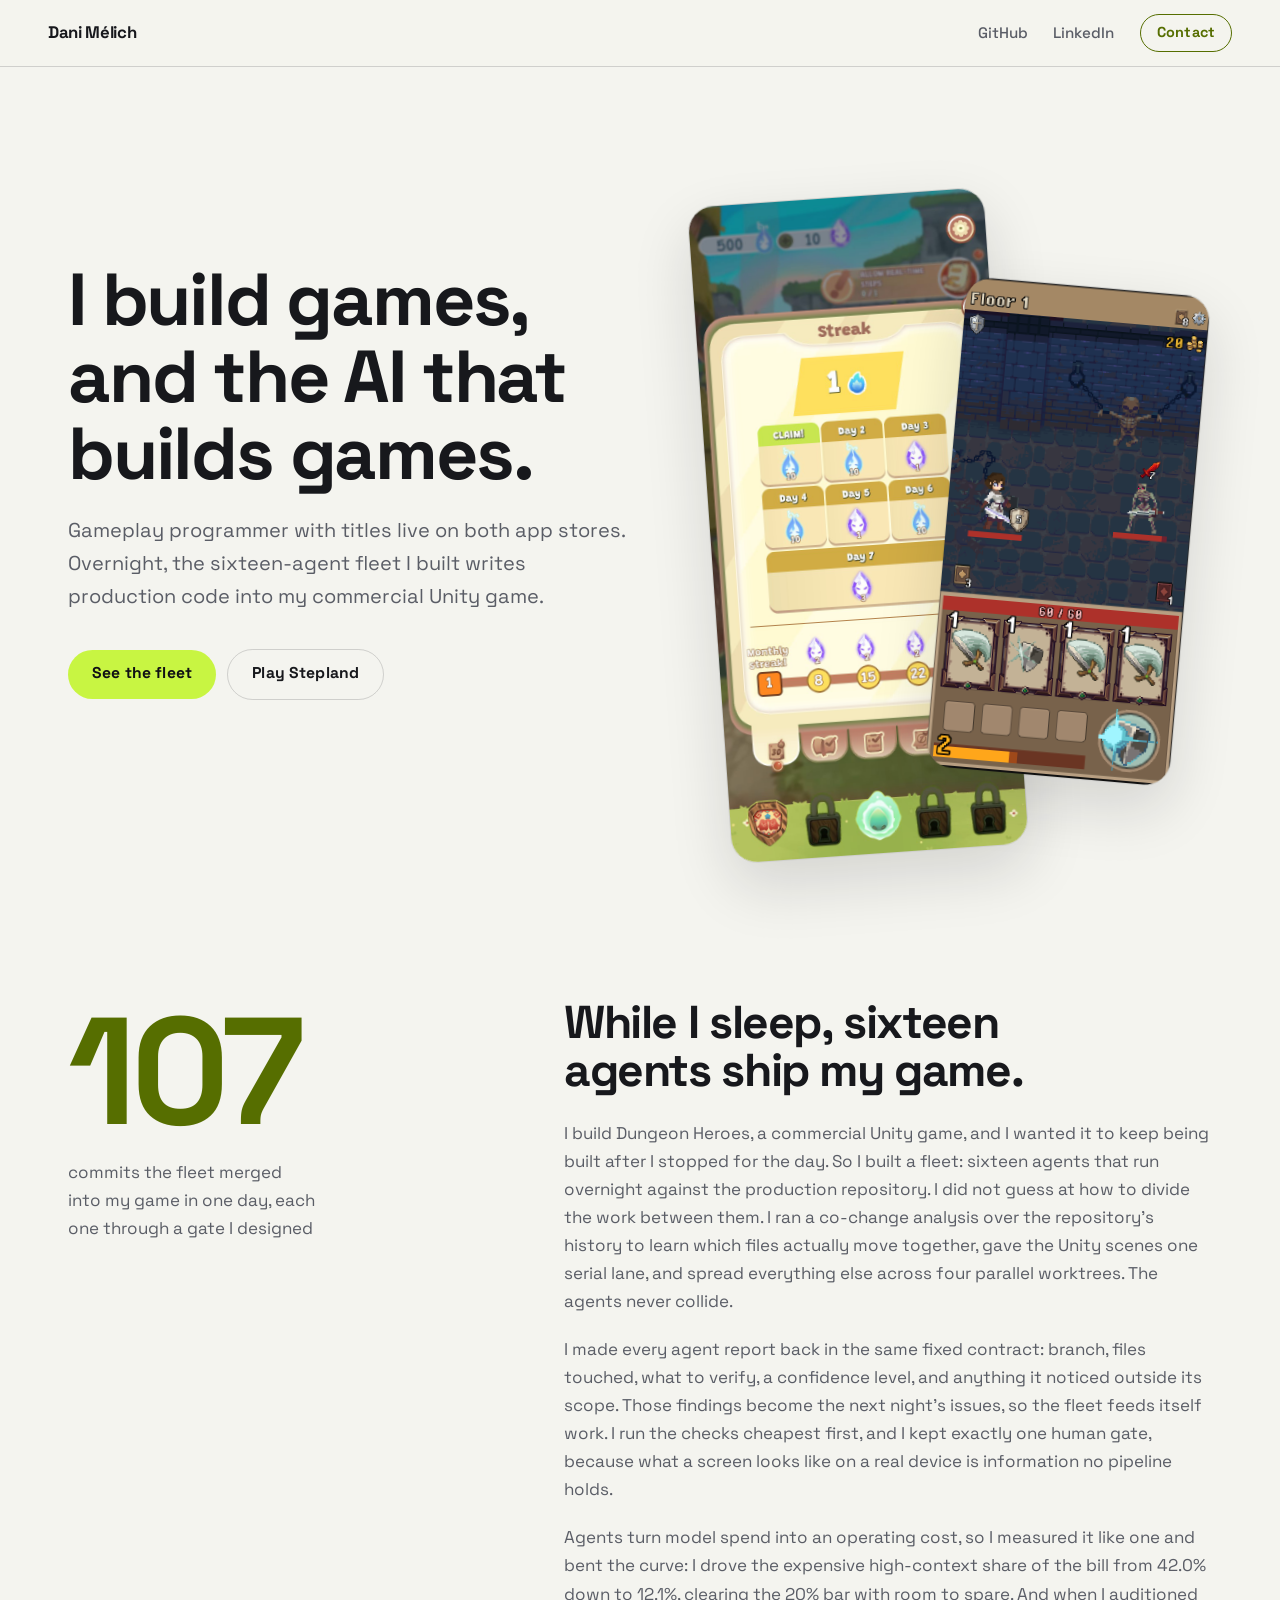
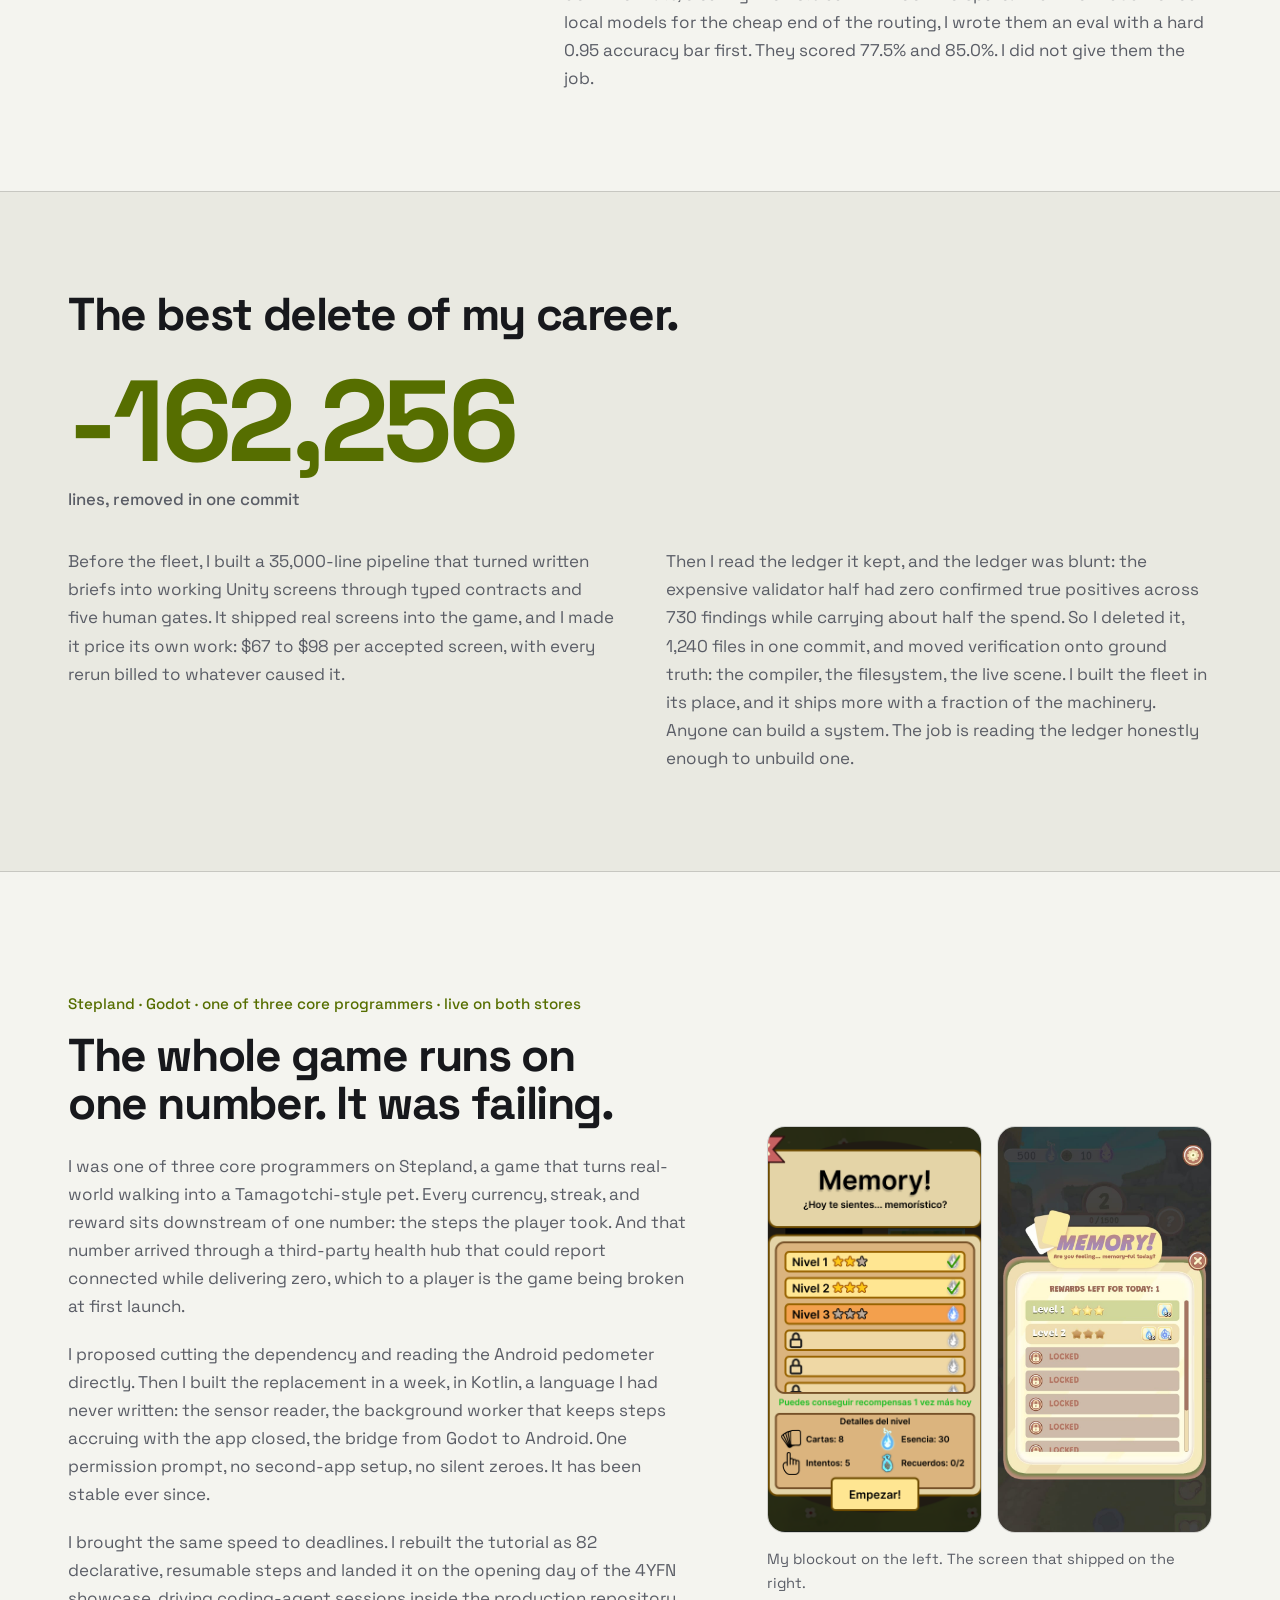
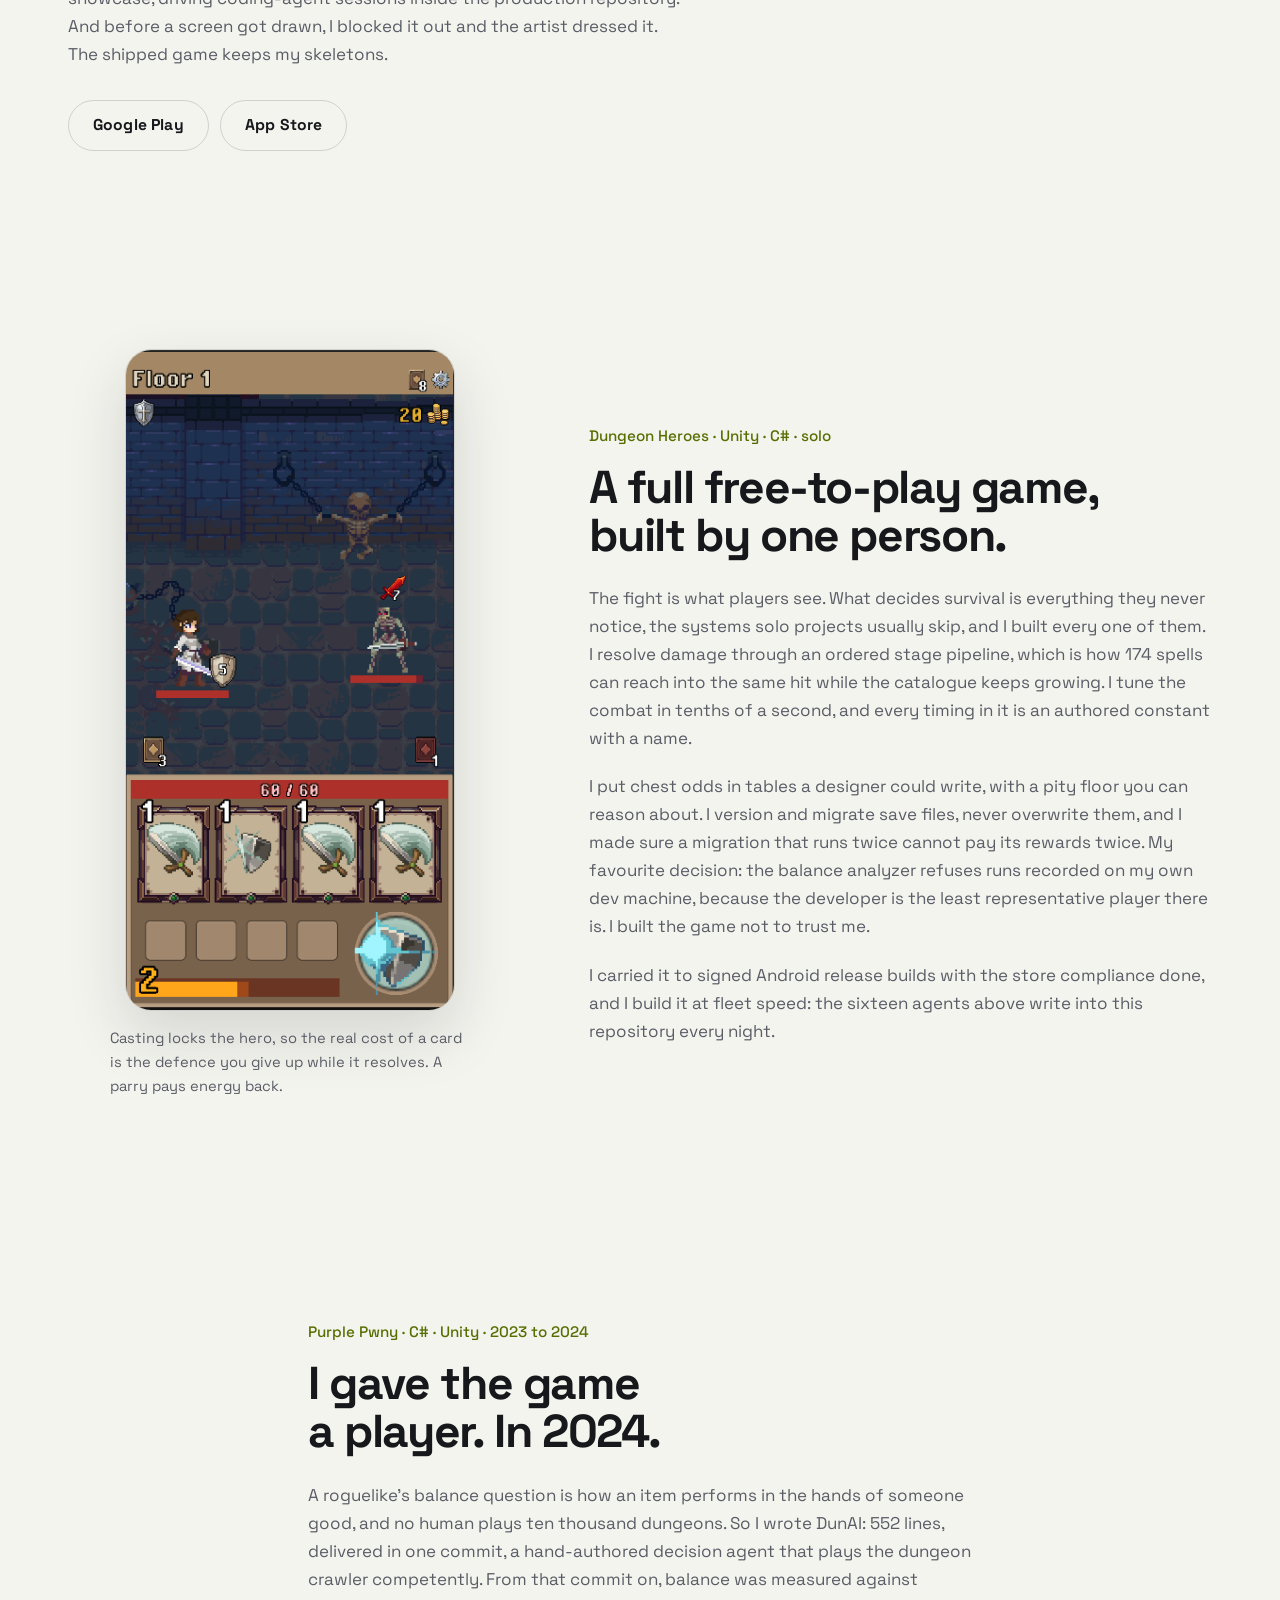
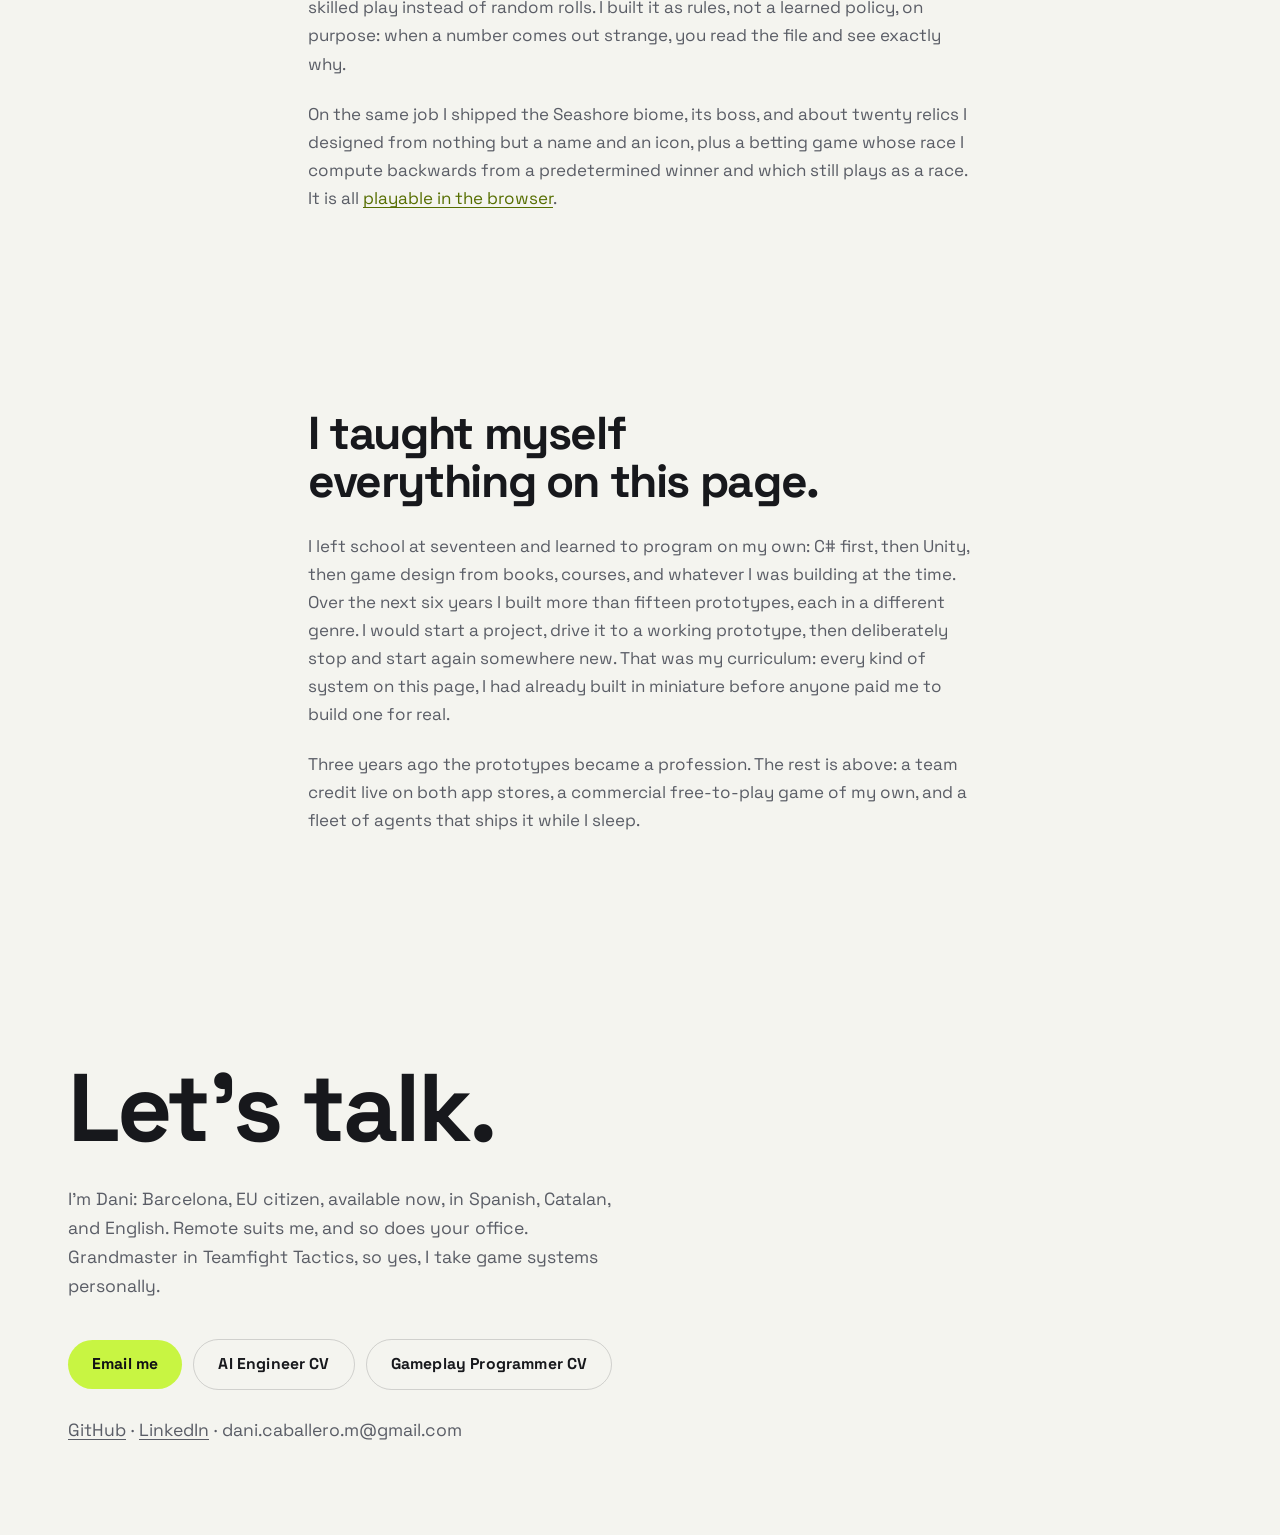
==== commit 6744065f: "Publish 2026-08-31" ====
--- a/index.html
+++ b/index.html
@@ -28,8 +28,8 @@
 <section class="hero">
 <div class="hero-copy">
 <h1>I build games, and the AI that builds games.</h1>
-<p class="sub">Gameplay programmer with titles live on both app stores. Overnight, my
-sixteen-agent fleet writes production code into a commercial Unity game.</p>
+<p class="sub">Gameplay programmer with titles live on both app stores. Overnight, the
+sixteen-agent fleet I built writes production code into my commercial Unity game.</p>
 <div class="cta">
 <a class="btn btn-solid" href="#agent-fleet">See the fleet</a>
 <a class="btn btn-line" href="https://play.google.com/store/apps/details?id=com.somnigamestudios.stepland">Play Stepland</a>
@@ -43,25 +43,27 @@
 <section id="agent-fleet" class="sec sec-fleet reveal">
 <div class="stat">
 <span class="stat-num">107</span>
-<span class="stat-label">commits merged into a live game in a single day, each one
+<span class="stat-label">commits the fleet merged into my game in one day, each one
 through a gate I designed</span>
 </div>
 <div class="sec-copy">
 <h2>While I sleep, sixteen agents ship my game.</h2>
-<p>The fleet runs overnight against Dungeon Heroes, the commercial Unity game I build.
-Its lanes are not guesses: a co-change analysis of the repository's history decides
-which files actually move together, so agents never collide. One serial lane owns the
-Unity scenes; four parallel worktrees carry everything else.</p>
-<p>Every agent reports back in the same fixed contract: branch, files touched, what to
-verify, a confidence level, and anything it noticed outside its scope. Those findings
-become the next night's issues, so the fleet feeds itself work. Checks run cheapest
-first, and a single human gate survives, because what a screen looks like on a real
-device is information no pipeline holds.</p>
+<p>I build Dungeon Heroes, a commercial Unity game, and I wanted it to keep being
+built after I stopped for the day. So I built a fleet: sixteen agents that run
+overnight against the production repository. I did not guess at how to divide the
+work between them. I ran a co-change analysis over the repository's history to learn
+which files actually move together, gave the Unity scenes one serial lane, and spread
+everything else across four parallel worktrees. The agents never collide.</p>
+<p>I made every agent report back in the same fixed contract: branch, files touched,
+what to verify, a confidence level, and anything it noticed outside its scope. Those
+findings become the next night's issues, so the fleet feeds itself work. I run the
+checks cheapest first, and I kept exactly one human gate, because what a screen looks
+like on a real device is information no pipeline holds.</p>
 <p>Agents turn model spend into an operating cost, so I measured it like one and bent
-the curve: the expensive high-context share of the bill fell from 42.0% to 12.1%. And
-when I auditioned local models for the cheap end of the routing, I wrote them an eval
-with a hard 0.95 accuracy bar first. They scored 77.5% and 85.0%. They did not get
-the job.</p>
+the curve: I drove the expensive high-context share of the bill from 42.0% down to
+12.1%, clearing the 20% bar with room to spare. And when I auditioned local models
+for the cheap end of the routing, I wrote them an eval with a hard 0.95 accuracy bar
+first. They scored 77.5% and 85.0%. I did not give them the job.</p>
 </div>
 </section>
 <section id="ui-harness" class="band reveal">
@@ -70,34 +72,37 @@
 <p class="band-num">-162,256 <span>lines, removed in one commit</span></p>
 </div>
 <div class="band-copy">
-<p>Before the fleet there was a 35,000-line pipeline that turned written briefs into
+<p>Before the fleet, I built a 35,000-line pipeline that turned written briefs into
 working Unity screens through typed contracts and five human gates. It shipped real
-screens into the game, and it priced its own work: $67 to $98 per accepted screen,
-with every rerun billed to whatever caused it.</p>
-<p>Then its own telemetry delivered the verdict: the expensive validator half had zero
-confirmed true positives across 730 findings while carrying about half the spend. So
-it went, 1,240 files in one commit, and verification moved onto ground truth: the
-compiler, the filesystem, the live scene. The fleet is what took its place, and it
-ships more with a fraction of the machinery. Anyone can build a system. The job is
-reading the ledger honestly enough to unbuild one.</p>
+screens into the game, and I made it price its own work: $67 to $98 per accepted
+screen, with every rerun billed to whatever caused it.</p>
+<p>Then I read the ledger it kept, and the ledger was blunt: the expensive validator
+half had zero confirmed true positives across 730 findings while carrying about half
+the spend. So I deleted it, 1,240 files in one commit, and moved verification onto
+ground truth: the compiler, the filesystem, the live scene. I built the fleet in its
+place, and it ships more with a fraction of the machinery. Anyone can build a system.
+The job is reading the ledger honestly enough to unbuild one.</p>
 </div>
 </section>
 <section id="stepland" class="sec split reveal">
 <div class="sec-copy">
 <p class="kicker">Stepland · Godot · one of three core programmers · live on both stores</p>
 <h2>The whole game runs on one number. It was failing.</h2>
-<p>Stepland turns real-world walking into a Tamagotchi-style pet, so every currency,
-streak, and reward sits downstream of one number: the steps the player took. That
-number arrived through a third-party health hub that could report connected while
-delivering zero. To a player, that is the game being broken at first launch.</p>
-<p>I proposed reading the Android pedometer directly, then built the replacement in a
-week, in Kotlin, a language I had never written: the sensor reader, the background
-worker that keeps steps accruing with the app closed, the Godot to Android bridge.
-One permission prompt, no second-app setup, no silent zeroes. Stable ever since.</p>
-<p>Same energy on deadlines: I rebuilt the tutorial as 82 declarative, resumable steps
-and landed it on the opening day of the 4YFN showcase, driving coding-agent sessions
-inside the production repository. And before any screen gets drawn, I block it out and
-the artist dresses it. The shipped game keeps my skeletons.</p>
+<p>I was one of three core programmers on Stepland, a game that turns real-world
+walking into a Tamagotchi-style pet. Every currency, streak, and reward sits
+downstream of one number: the steps the player took. And that number arrived through
+a third-party health hub that could report connected while delivering zero, which to
+a player is the game being broken at first launch.</p>
+<p>I proposed cutting the dependency and reading the Android pedometer directly. Then
+I built the replacement in a week, in Kotlin, a language I had never written: the
+sensor reader, the background worker that keeps steps accruing with the app closed,
+the bridge from Godot to Android. One permission prompt, no second-app setup, no
+silent zeroes. It has been stable ever since.</p>
+<p>I brought the same speed to deadlines. I rebuilt the tutorial as 82 declarative,
+resumable steps and landed it on the opening day of the 4YFN showcase, driving
+coding-agent sessions inside the production repository. And before a screen got
+drawn, I blocked it out and the artist dressed it. The shipped game keeps my
+skeletons.</p>
 <div class="cta">
 <a class="btn btn-line" href="https://play.google.com/store/apps/details?id=com.somnigamestudios.stepland">Google Play</a>
 <a class="btn btn-line" href="https://apps.apple.com/gb/app/stepland/id6749793290">App Store</a>
@@ -118,38 +123,51 @@
 <p class="kicker">Dungeon Heroes · Unity · C# · solo</p>
 <h2>A full free-to-play game, built by one person.</h2>
 <p>The fight is what players see. What decides survival is everything they never
-notice, and those are the systems solo projects usually skip. I built them: damage
-resolves through an ordered stage pipeline, which is how 174 spells can reach into the
-same hit and the catalogue keeps growing, and the combat is tuned in tenths of a
-second, where every timing is an authored constant with a name.</p>
-<p>Chest odds live in tables a designer wrote, with a pity floor you can reason about.
-Save files are versioned and migrated, never overwritten, and a migration that runs
-twice cannot pay its rewards twice. My favourite detail: the balance analyzer refuses
-runs recorded on my own dev machine, because the developer is the least representative
-player there is. The game does not trust me, by design.</p>
-<p>Carried to signed Android release builds with the store compliance done, and built
-at fleet speed: the sixteen agents above write into this repository every night.</p>
+notice, the systems solo projects usually skip, and I built every one of them. I
+resolve damage through an ordered stage pipeline, which is how 174 spells can reach
+into the same hit while the catalogue keeps growing. I tune the combat in tenths of
+a second, and every timing in it is an authored constant with a name.</p>
+<p>I put chest odds in tables a designer could write, with a pity floor you can
+reason about. I version and migrate save files, never overwrite them, and I made sure
+a migration that runs twice cannot pay its rewards twice. My favourite decision: the
+balance analyzer refuses runs recorded on my own dev machine, because the developer
+is the least representative player there is. I built the game not to trust me.</p>
+<p>I carried it to signed Android release builds with the store compliance done, and
+I build it at fleet speed: the sixteen agents above write into this repository every
+night.</p>
 </div>
 </section>
 <section id="purple-pwny" class="sec narrow reveal">
 <p class="kicker">Purple Pwny · C# · Unity · 2023 to 2024</p>
 <h2>I gave the game a player. In 2024.</h2>
 <p>A roguelike's balance question is how an item performs in the hands of someone
-good, and no human plays ten thousand dungeons. So I wrote DunAI: 552 lines, delivered
-in one commit, a hand-authored decision agent that plays the dungeon crawler
-competently, so balance could be measured against skilled play instead of random
-rolls. Rules, not a learned policy, on purpose: when a number comes out strange, you
-read the file and see exactly why.</p>
-<p>The same job shipped the Seashore biome, its boss, and about twenty relics designed
-from nothing but a name and an icon, plus a betting game whose race is computed
-backwards from a predetermined winner and still plays as a race. It is all
-<a href="https://degendungeons.com/crawler">playable in the browser</a>.</p>
+good, and no human plays ten thousand dungeons. So I wrote DunAI: 552 lines,
+delivered in one commit, a hand-authored decision agent that plays the dungeon
+crawler competently. From that commit on, balance was measured against skilled play
+instead of random rolls. I built it as rules, not a learned policy, on purpose: when
+a number comes out strange, you read the file and see exactly why.</p>
+<p>On the same job I shipped the Seashore biome, its boss, and about twenty relics I
+designed from nothing but a name and an icon, plus a betting game whose race I
+compute backwards from a predetermined winner and which still plays as a race. It is
+all <a href="https://degendungeons.com/crawler">playable in the browser</a>.</p>
+</section>
+<section id="story" class="sec narrow reveal">
+<h2>I taught myself everything on this page.</h2>
+<p>I left school at seventeen and learned to program on my own: C# first, then Unity,
+then game design from books, courses, and whatever I was building at the time. Over
+the next six years I built more than fifteen prototypes, each in a different genre.
+I would start a project, drive it to a working prototype, then deliberately stop and
+start again somewhere new. That was my curriculum: every kind of system on this page,
+I had already built in miniature before anyone paid me to build one for real.</p>
+<p>Three years ago the prototypes became a profession. The rest is above: a team
+credit live on both app stores, a commercial free-to-play game of my own, and a
+fleet of agents that ships it while I sleep.</p>
 </section>
 <section id="contact" class="close reveal">
 <h2>Let's talk.</h2>
-<p>I'm Dani: Barcelona, remote-first, EU citizen, available now. Spanish, Catalan,
-and English. Grandmaster in Teamfight Tactics, so yes, I take game systems
-personally.</p>
+<p>I'm Dani: Barcelona, EU citizen, available now, in Spanish, Catalan, and English.
+Remote suits me, and so does your office. Grandmaster in Teamfight Tactics, so yes,
+I take game systems personally.</p>
 <div class="cta">
 <a class="btn btn-solid" href="mailto:dani.caballero.m@gmail.com">Email me</a>
 <a class="btn btn-line" href="/cv/dani-caballero-melich-ai-engineer-remote-designed.pdf">AI Engineer CV</a>
--- a/site.css
+++ b/site.css
@@ -50,7 +50,7 @@
   overflow-x: hidden;
 }
 
-img { max-width: 100%; height: auto; display: block; }
+img, video { max-width: 100%; height: auto; display: block; }
 
 a { color: var(--accent-ink); text-decoration: none; }
 p a { text-decoration: underline; text-underline-offset: 3px; }
@@ -325,7 +325,7 @@
   gap: 0.9rem;
 }
 
-.pair-imgs img {
+.pair-imgs img, .pair-imgs video {
   width: 100%;
   aspect-ratio: 9 / 17;
   object-fit: cover;
@@ -340,7 +340,7 @@
   color: var(--muted);
 }
 
-.solo-shot img {
+.solo-shot img, .solo-shot video {
   width: min(100%, 330px);
   margin-inline: auto;
   border-radius: 26px;
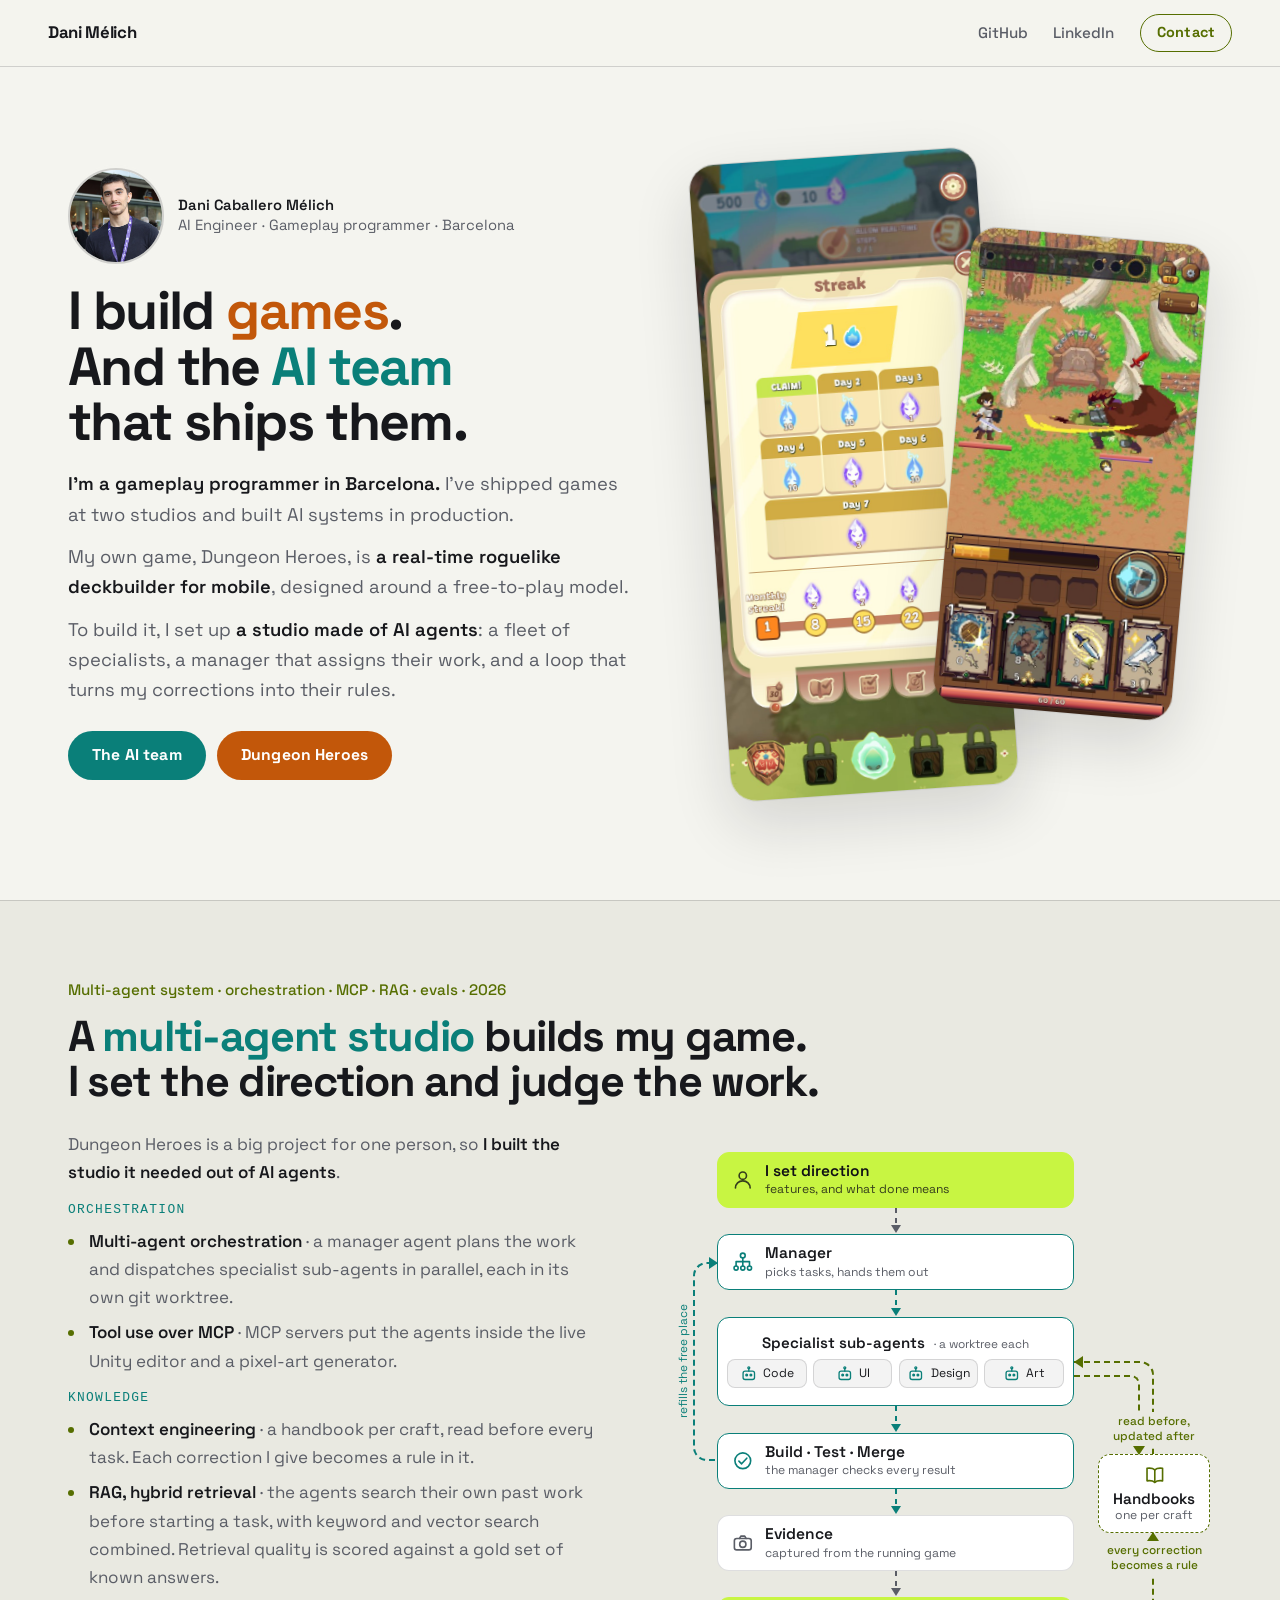
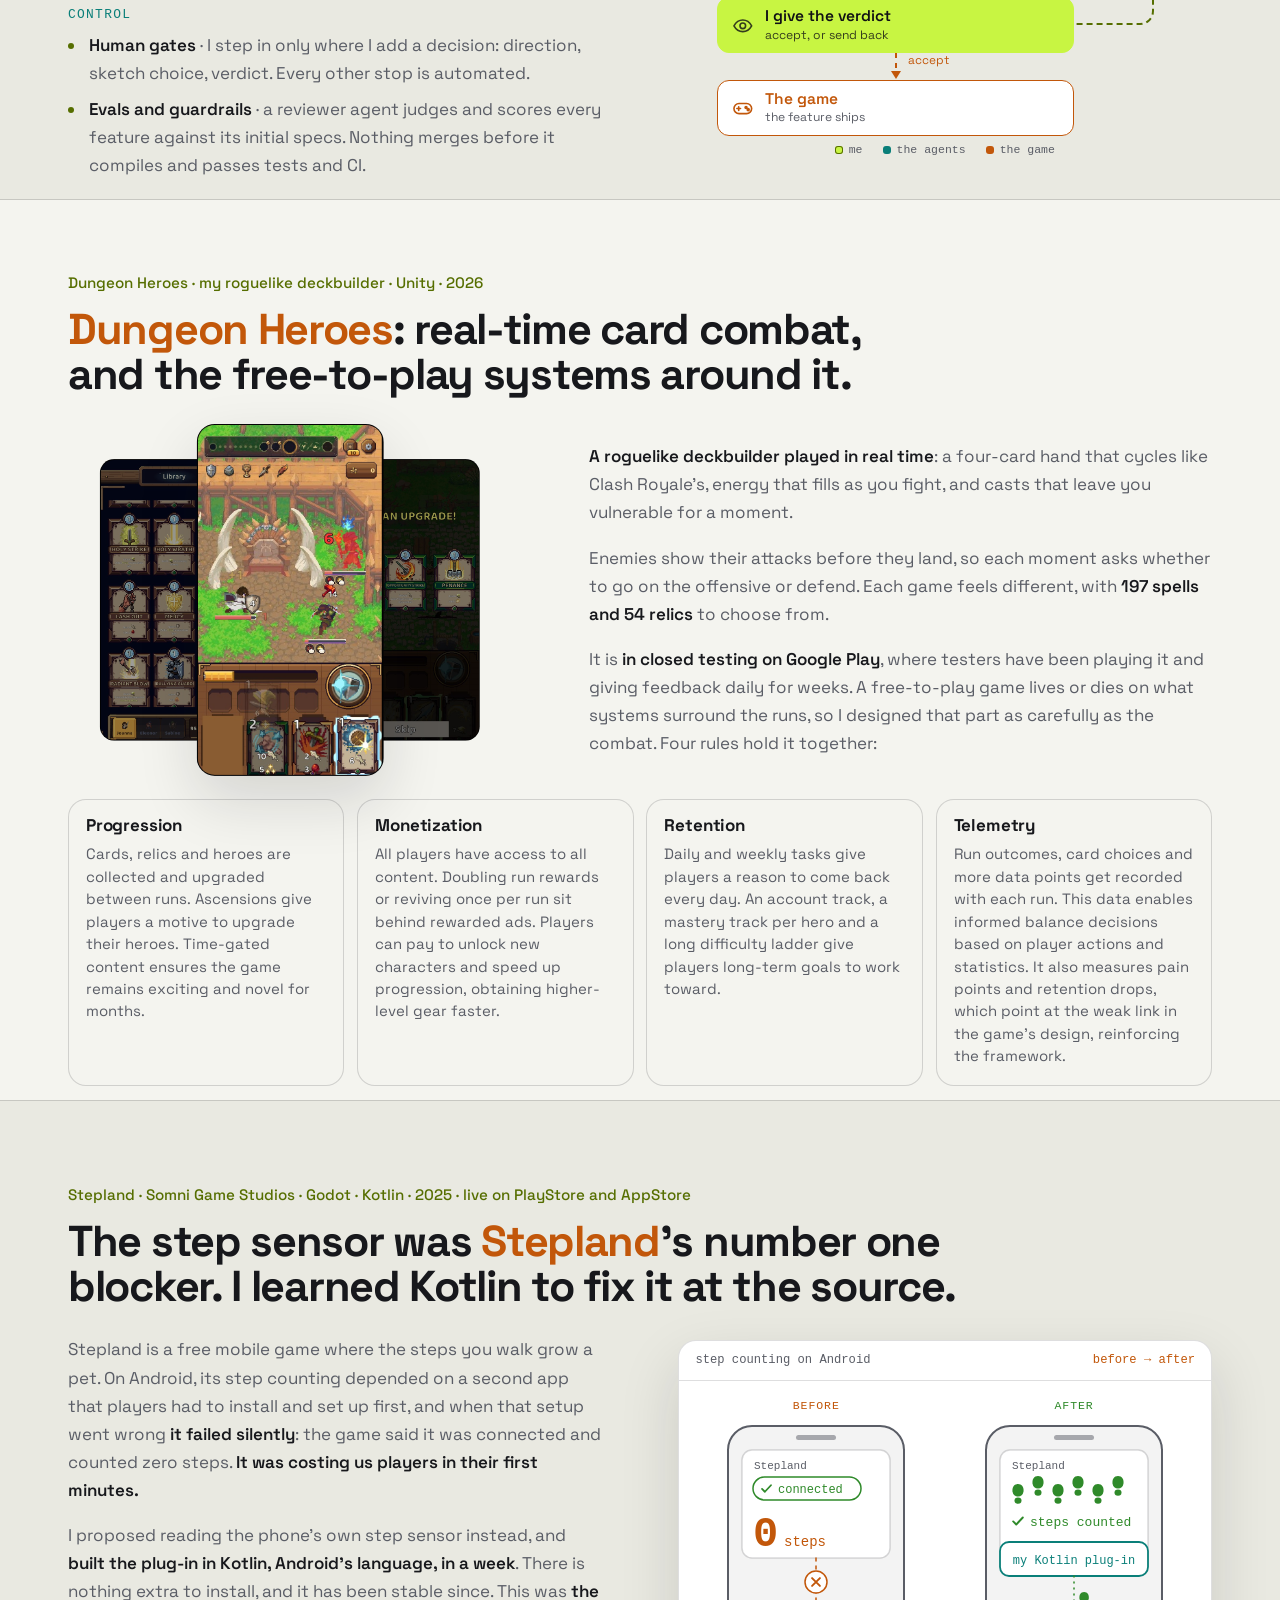
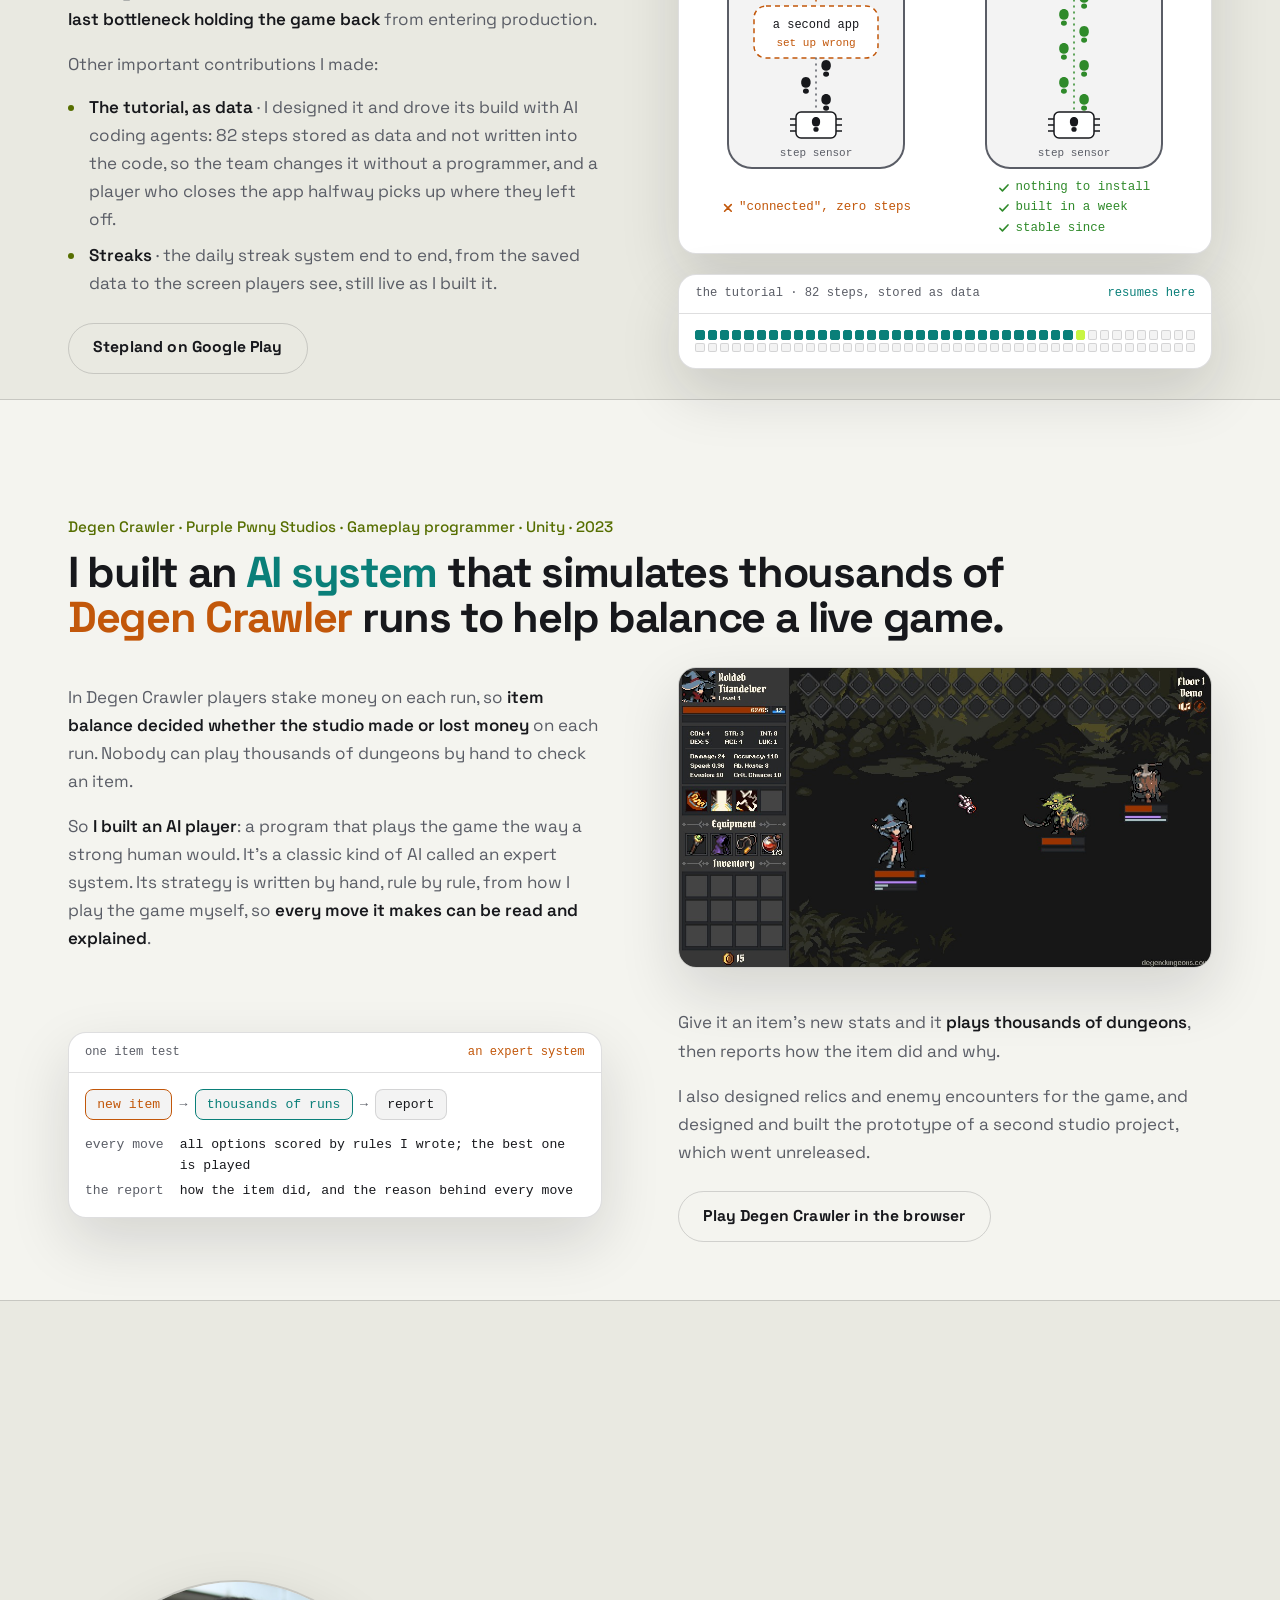
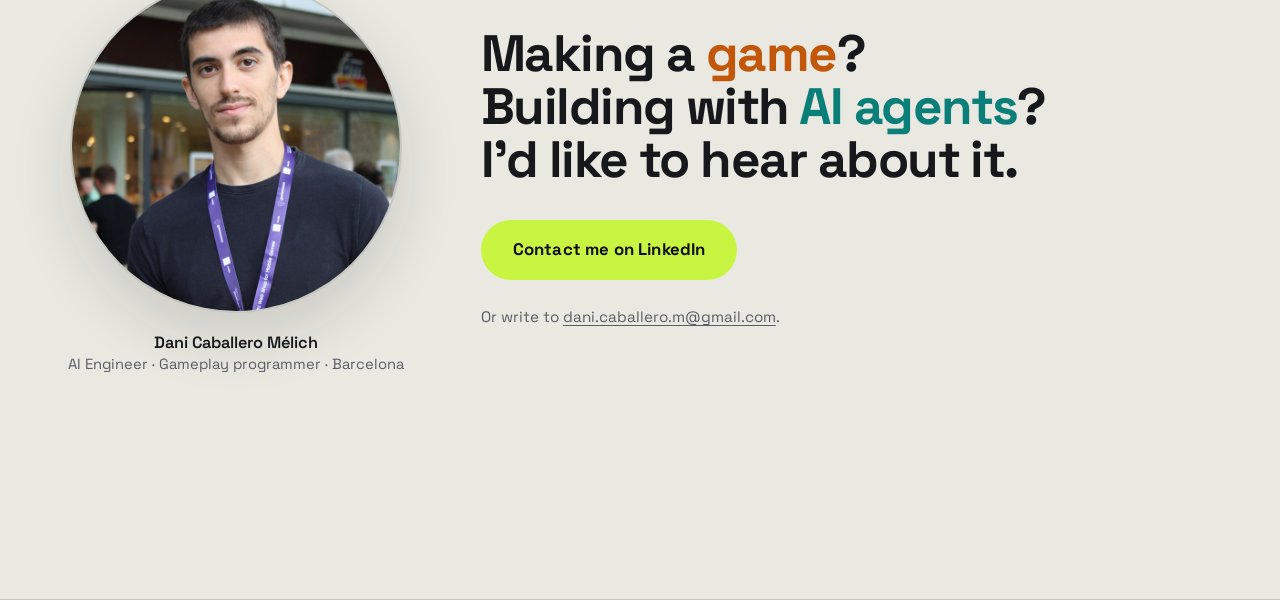
==== commit 20838227: "Site v3.9: publish 2026-09-21" ====
--- a/index.html
+++ b/index.html
@@ -4,16 +4,609 @@
 <meta charset="utf-8">
 <meta name="viewport" content="width=device-width, initial-scale=1">
 <title>Dani Mélich</title>
-<meta name="description" content="Dani Mélich builds games and the AI that builds games: titles live on both app stores, and a sixteen-agent fleet writing production code into a commercial Unity game overnight.">
+<meta name="description" content="Dani Mélich, gameplay programmer in Barcelona. His game Dungeon Heroes, the AI team that works on it, and the studio games before it.">
 <meta name="color-scheme" content="dark light">
 <meta property="og:title" content="Dani Mélich">
-<meta property="og:description" content="Dani Mélich builds games and the AI that builds games: titles live on both app stores, and a sixteen-agent fleet writing production code into a commercial Unity game overnight.">
+<meta property="og:description" content="Dani Mélich, gameplay programmer in Barcelona. His game Dungeon Heroes, the AI team that works on it, and the studio games before it.">
 <meta property="og:type" content="website">
 <link rel="preconnect" href="https://fonts.googleapis.com">
 <link rel="preconnect" href="https://fonts.gstatic.com" crossorigin>
 <link rel="stylesheet" href="https://fonts.googleapis.com/css2?family=Space+Grotesk:wght@400;500;700&display=swap">
-<link rel="stylesheet" href="/site.css">
 <link rel="icon" href="data:image/svg+xml,<svg xmlns='http://www.w3.org/2000/svg' viewBox='0 0 32 32'><rect width='32' height='32' rx='7' fill='%23C8F542'/><text x='16' y='23.5' font-size='19' font-family='Arial,sans-serif' font-weight='bold' text-anchor='middle' fill='%23101014'>D</text></svg>">
+<style>
+/* Set-1 shell, extended for the engineer's mechanism cards. Dark by default, light via prefers-color-scheme. */
+
+:root {
+  --bg: #0e0f12;
+  --bg-band: #15171c;
+  --ink: #edede8;
+  --muted: #9a9da6;
+  --line: rgba(237, 237, 232, 0.14);
+  --accent: #c8f542;
+  --accent-ink: #c8f542;
+  --on-accent: #101014;
+  --game: #ff9a4d;
+  --ai: #4fd8d2;
+  --mech-bg: #0a0c10;
+  --mech-line: rgba(237, 237, 232, 0.12);
+  --mech-soft: rgba(237, 237, 232, 0.05);
+  --ok: #8fd68a;
+  --warn: #ff9a4d;
+  --shadow: 0 24px 60px rgba(0, 0, 0, 0.45);
+  --r-media: 18px;
+  --mono: "Cascadia Mono", "Consolas", "SF Mono", ui-monospace, Menlo, monospace;
+  color-scheme: dark;
+}
+
+@media (prefers-color-scheme: light) {
+  :root {
+    --bg: #f4f4ef;
+    --bg-band: #e9e9e1;
+    --ink: #17181c;
+    --muted: #5a5d66;
+    --line: rgba(23, 24, 28, 0.16);
+    --accent: #c8f542;
+    --accent-ink: #566e00;
+    --on-accent: #101014;
+    --game: #c2570a;
+    --ai: #0a7f79;
+    --mech-bg: #ffffff;
+    --mech-line: rgba(23, 24, 28, 0.14);
+    --mech-soft: rgba(23, 24, 28, 0.05);
+    --ok: #2f8a2a;
+    --warn: #c2570a;
+    --shadow: 0 24px 60px rgba(23, 24, 28, 0.14);
+    color-scheme: light;
+  }
+}
+
+* { box-sizing: border-box; margin: 0; padding: 0; }
+html { -webkit-text-size-adjust: 100%; }
+@media (prefers-reduced-motion: no-preference) { html.smooth { scroll-behavior: smooth; } }
+
+body {
+  background: var(--bg);
+  color: var(--ink);
+  font-family: "Space Grotesk", "Segoe UI", "Helvetica Neue", Arial, sans-serif;
+  font-size: 1.0625rem;
+  line-height: 1.65;
+  overflow-x: hidden;
+}
+
+img, video { max-width: 100%; height: auto; display: block; }
+a { color: var(--accent-ink); text-decoration: none; }
+p a { text-decoration: underline; text-underline-offset: 3px; }
+a:hover { opacity: 0.85; }
+::selection { background: var(--accent); color: var(--on-accent); }
+:focus-visible { outline: 2px solid var(--accent-ink); outline-offset: 3px; border-radius: 4px; }
+
+h1, h2, h3 { font-weight: 700; letter-spacing: -0.03em; line-height: 1.04; text-wrap: balance; }
+.w-game { color: var(--game); }
+.w-ai { color: var(--ai); }
+
+/* nav */
+.top {
+  position: fixed; inset: 0 0 auto 0; z-index: 10;
+  display: flex; align-items: center; justify-content: space-between;
+  padding: 0.9rem clamp(1.25rem, 4vw, 3rem);
+  background: color-mix(in srgb, var(--bg) 94%, transparent);
+  border-bottom: 1px solid var(--line);
+}
+.wordmark { color: var(--ink); font-weight: 700; letter-spacing: -0.02em; font-size: 1.05rem; }
+.top-nav { display: flex; align-items: center; gap: clamp(0.9rem, 2.5vw, 1.6rem); }
+.top-nav a { color: var(--muted); font-size: 0.95rem; font-weight: 500; }
+.top-nav a:hover { color: var(--ink); opacity: 1; }
+
+/* buttons */
+.cta { display: flex; flex-wrap: wrap; gap: 0.7rem; align-items: center; }
+.btn {
+  display: inline-block; border-radius: 999px; padding: 0.72rem 1.5rem;
+  font-weight: 700; font-size: 0.98rem; letter-spacing: 0.01em; white-space: nowrap;
+  transition: transform 0.12s ease, opacity 0.12s ease;
+}
+.btn:active { transform: translateY(1px) scale(0.98); }
+.btn-solid { background: var(--accent); color: var(--on-accent); }
+.btn-solid:hover { opacity: 0.9; }
+.btn-ai { background: var(--ai); color: var(--on-accent); }
+.btn-game { background: var(--game); color: var(--on-accent); }
+.btn-ai:hover, .btn-game:hover { opacity: 0.9; }
+@media (prefers-color-scheme: light) { .btn-ai, .btn-game { color: #ffffff; } }
+.btn-line { color: var(--ink); border: 1px solid var(--line); }
+.btn-line:hover { border-color: var(--ink); opacity: 1; }
+.btn-mini, .top-nav .btn-mini {
+  border: 1px solid var(--accent-ink); color: var(--accent-ink);
+  border-radius: 999px; padding: 0.36rem 1rem; font-size: 0.9rem; font-weight: 700;
+}
+.top-nav .btn-mini:hover { background: var(--accent); border-color: var(--accent); color: var(--on-accent); }
+
+/* hero */
+.hero {
+  min-height: 100dvh; max-width: 1240px; margin: 0 auto;
+  padding: clamp(5rem, 10vh, 7rem) clamp(1.25rem, 4vw, 3rem) 4rem;
+  display: grid; grid-template-columns: minmax(0, 1.05fr) minmax(0, 0.95fr);
+  align-items: center; gap: clamp(2rem, 5vw, 4rem);
+}
+.hero h1 { font-size: clamp(2.2rem, 4.2vw, 3.35rem); max-width: 22ch; }
+.hero .sub + .sub { margin-top: 0.75rem; }
+.hero .sub { margin-top: 1.2rem; font-size: clamp(1rem, 1.5vw, 1.15rem); color: var(--muted); max-width: 52ch; }
+.hero .cta { margin-top: 1.6rem; }
+.hero-shots { position: relative; min-height: clamp(380px, 52vw, 620px); }
+.phone { position: absolute; border-radius: 26px; border: 1px solid var(--line); box-shadow: var(--shadow); }
+.phone-a { width: min(58%, 300px); top: 4%; left: 2%; transform: rotate(-4deg); z-index: 1; }
+.phone-b { width: min(48%, 250px); right: 4%; bottom: 2%; transform: rotate(5deg); z-index: 2; }
+
+@media (prefers-reduced-motion: no-preference) {
+  @keyframes rise { from { opacity: 0; transform: translateY(26px); } to { opacity: 1; transform: translateY(0); } }
+  @keyframes rise-a { from { opacity: 0; transform: rotate(-4deg) translateY(34px); } to { opacity: 1; transform: rotate(-4deg) translateY(0); } }
+  @keyframes rise-b { from { opacity: 0; transform: rotate(5deg) translateY(34px); } to { opacity: 1; transform: rotate(5deg) translateY(0); } }
+  .hero h1 { animation: rise 0.7s cubic-bezier(0.16, 1, 0.3, 1) both; }
+  .hero .sub { animation: rise 0.7s 0.1s cubic-bezier(0.16, 1, 0.3, 1) both; }
+  .hero .cta { animation: rise 0.7s 0.18s cubic-bezier(0.16, 1, 0.3, 1) both; }
+  .phone-a { animation: rise-a 0.9s 0.25s cubic-bezier(0.16, 1, 0.3, 1) both; }
+  .phone-b { animation: rise-b 0.9s 0.38s cubic-bezier(0.16, 1, 0.3, 1) both; }
+}
+
+/* sections */
+.sec { max-width: 1240px; margin: 0 auto; padding: clamp(4.5rem, 11vh, 8rem) clamp(1.25rem, 4vw, 3rem); }
+.sec h2, .band h2, .close h2 { font-size: clamp(1.9rem, 3.6vw, 2.9rem); max-width: 24ch; }
+h3 { font-size: clamp(1.35rem, 2.2vw, 1.7rem); margin-top: 0.4rem; }
+.sec-copy p { margin-top: 1.25rem; color: var(--muted); max-width: 62ch; }
+.sec-copy h2 + p, .sec-copy h3 + p { margin-top: 1.5rem; }
+.sec-copy .cta { margin-top: 2rem; }
+p.kicker { color: var(--accent-ink); font-weight: 500; font-size: 0.95rem; margin-bottom: 1rem; }
+
+.band { background: var(--bg-band); border-block: 1px solid var(--line); }
+.band .sec { padding-block: clamp(4.5rem, 11vh, 7rem); }
+
+.split { display: grid; grid-template-columns: minmax(0, 6fr) minmax(0, 6fr); gap: clamp(2.5rem, 6vw, 5.5rem); align-items: center; }
+.split.flip { grid-template-columns: minmax(0, 5fr) minmax(0, 7fr); align-items: start; }
+.split.start { align-items: start; }
+
+.pair-imgs { display: grid; grid-template-columns: repeat(12, 1fr); align-items: start; }
+.pair-imgs > :first-child { grid-column: 1 / 8; grid-row: 1; z-index: 2; box-shadow: var(--shadow); }
+.pair-imgs > :last-child { grid-column: 7 / 13; grid-row: 1; z-index: 1; margin-top: 26%; opacity: 0.96; }
+.pair-imgs img, .pair-imgs video, .loop {
+  width: 100%; aspect-ratio: 9 / 17; object-fit: cover; object-position: top;
+  border-radius: var(--r-media); border: 1px solid var(--line); background: #000;
+}
+.deck { position: relative; width: 100%; aspect-ratio: 1.08 / 1; margin-inline: auto; container-type: size; }
+.deck > * {
+  position: absolute; left: 50%; top: 50%; height: min(100cqh, 92cqw); width: auto; aspect-ratio: 9 / 17;
+  object-fit: cover; object-position: top;
+  border-radius: var(--r-media); border: 1px solid var(--line); background: #000;
+  opacity: 0; z-index: 0; pointer-events: none;
+  transform: translate(-50%, -50%) translateX(105%) scale(0.62);
+  transition: transform 0.8s cubic-bezier(0.16, 1, 0.3, 1), opacity 0.6s ease, filter 0.6s ease;
+}
+.deck:not(.js) > :first-child, .deck > .is-center { transform: translate(-50%, -50%); opacity: 1; z-index: 3; box-shadow: var(--shadow); }
+.deck:not(.js) > :nth-child(3), .deck > .is-left { transform: translate(-50%, -50%) translateX(-62%) scale(0.8); opacity: 1; z-index: 2; filter: brightness(0.62); pointer-events: auto; cursor: pointer; }
+.deck:not(.js) > :nth-child(2), .deck > .is-right { transform: translate(-50%, -50%) translateX(62%) scale(0.8); opacity: 1; z-index: 2; filter: brightness(0.62); pointer-events: auto; cursor: pointer; }
+.deck > .is-out { transform: translate(-50%, -50%) translateX(-105%) scale(0.62); opacity: 0; z-index: 1; }
+@media (prefers-reduced-motion: reduce) { .deck > * { transition: none; } }
+.zig { display: grid; grid-template-columns: minmax(0, 1fr) minmax(0, 1fr); gap: clamp(1.6rem, 4.5vh, 3rem) clamp(2.5rem, 6vw, 5.5rem); align-items: center; }
+.zig > * { min-width: 0; }
+.shot-wide { margin: 0; }
+.shot-wide img { display: block; width: 100%; height: auto; border-radius: var(--r-media); border: 1px solid var(--line); box-shadow: var(--shadow); }
+.phones-row { display: grid; grid-template-columns: repeat(auto-fit, minmax(150px, 1fr)); gap: 0.9rem; }
+.phones-row .loop, .phones-row img { box-shadow: var(--shadow); width: 100%; aspect-ratio: 9 / 17; object-fit: cover; object-position: center; }
+figcaption { margin-top: 0.9rem; font-size: 0.92rem; color: var(--muted); }
+.map { border-radius: var(--r-media); border: 1px solid var(--line); box-shadow: var(--shadow); filter: brightness(1.32) contrast(1.06); }
+@media (prefers-color-scheme: light) { .map { filter: none; } }
+
+.narrow { max-width: 760px; }
+.narrow p { margin-top: 1.4rem; color: var(--muted); }
+.narrow h2 + p { margin-top: 1.6rem; }
+
+/* close */
+.close { max-width: 1240px; margin: 0 auto; padding: clamp(5rem, 14vh, 9rem) clamp(1.25rem, 4vw, 3rem) clamp(4rem, 10vh, 6rem); }
+.close h2 { font-size: clamp(2.6rem, 7vw, 5.4rem); max-width: 16ch; }
+.close p { margin-top: 1.6rem; color: var(--muted); max-width: 52ch; font-size: 1.1rem; }
+.close .cta { margin-top: 2.4rem; }
+.fine { margin-top: 3.5rem; font-size: 0.95rem; }
+.close .fine { color: var(--muted); }
+.fine a { color: var(--muted); text-decoration: underline; text-underline-offset: 3px; }
+.fine a:hover { color: var(--ink); }
+
+/* story pages */
+.story-head { max-width: 880px; margin: 0 auto; padding: clamp(7rem, 16vh, 10rem) clamp(1.25rem, 4vw, 3rem) 1rem; }
+.story-head h1 { font-size: clamp(2.3rem, 5vw, 3.9rem); max-width: 18ch; }
+.story-head .sub { margin-top: 1.3rem; color: var(--muted); font-size: 1.1rem; max-width: 52ch; }
+.back { display: inline-block; margin-bottom: 1.4rem; color: var(--muted); font-size: 0.95rem; font-weight: 500; }
+.back:hover { color: var(--ink); opacity: 1; }
+.beat { max-width: 880px; margin: 0 auto; padding: clamp(3.5rem, 8vh, 5.5rem) clamp(1.25rem, 4vw, 3rem); }
+.beat h2 { font-size: clamp(1.7rem, 3.2vw, 2.5rem); max-width: 26ch; }
+.beat p { margin-top: 1.25rem; color: var(--muted); max-width: 66ch; }
+.beat h2 + p { margin-top: 1.5rem; }
+.beat .visual { margin-top: 2.2rem; }
+.beat.wide { max-width: 1240px; }
+.beat.wide .inner { max-width: 880px; margin: 0 auto; }
+.beat-side { display: grid; grid-template-columns: minmax(0, 1fr) minmax(0, 1fr); gap: clamp(2rem, 5vw, 4rem); align-items: start; }
+.beat-side .phones-row { grid-template-columns: 1fr 1fr; }
+.beat-side .visual { margin-top: 0; }
+.story-end { max-width: 880px; margin: 0 auto; padding: clamp(3rem, 8vh, 5rem) clamp(1.25rem, 4vw, 3rem) clamp(5rem, 12vh, 7rem); }
+.story-end p { color: var(--muted); max-width: 60ch; }
+.story-end .cta { margin-top: 1.8rem; }
+
+/* mechanism cards */
+.mech {
+  background: var(--mech-bg); border: 1px solid var(--mech-line); border-radius: var(--r-media);
+  box-shadow: var(--shadow); font-family: var(--mono); font-size: 0.82rem; line-height: 1.6;
+  overflow: hidden; color: var(--ink);
+}
+.mech-bar {
+  display: flex; flex-wrap: wrap; justify-content: space-between; align-items: center; gap: 0.3rem 1rem;
+  padding: 0.6rem 1rem; border-bottom: 1px solid var(--mech-line); color: var(--muted); font-size: 0.76rem;
+}
+.mech-bar b { color: var(--ai); font-weight: 500; font-variant-numeric: tabular-nums; white-space: nowrap; margin-left: auto; }
+.mech-bar b.g { color: var(--game); }
+.mech-body { padding: 1rem; }
+.mech .k { color: var(--muted); }
+.mech .ok { color: var(--ok); }
+.mech .warn { color: var(--warn); }
+.mech .ai { color: var(--ai); }
+.mech .game { color: var(--game); }
+.mech .strike { text-decoration: line-through; opacity: 0.55; }
+.mech-grid { display: grid; grid-template-columns: 1fr 1fr; gap: 1.2rem; }
+.mech-stack { display: grid; gap: 1.2rem; }
+
+/* terminal */
+.term ol { list-style: none; padding: 0.9rem 1rem 1rem; }
+.term li {
+  line-height: 2.05; white-space: nowrap; overflow: hidden; text-overflow: ellipsis;
+  font-variant-numeric: tabular-nums;
+  transition: opacity 0.9s ease, transform 0.9s ease, filter 0.9s ease;
+}
+.term li .t { color: var(--ai); margin-right: 0.9em; }
+.term li .who { color: var(--muted); margin-right: 0.6em; }
+.term li.sum { color: var(--accent-ink); margin-top: 0.4rem; }
+.term li.pending { opacity: 0; transform: translateY(9px); filter: blur(3px); }
+
+/* four business rules */
+.principles { display: grid; grid-template-columns: repeat(4, 1fr); gap: 1rem; margin-top: 2.2rem; }
+.principle { border: 1px solid var(--line); border-radius: var(--r-media); padding: 1.2rem 1.25rem 1.3rem; background: var(--bg); }
+.principle b { display: block; line-height: 1.25; letter-spacing: -0.01em; }
+.principle p { margin-top: 0.6rem; color: var(--muted); font-size: 0.95rem; line-height: 1.55; }
+@media (max-width: 1000px) { .principles { grid-template-columns: 1fr 1fr; } }
+@media (max-width: 560px) { .principles { grid-template-columns: 1fr; } }
+
+/* key: value rows */
+.kv { display: grid; grid-template-columns: max-content 1fr; gap: 0.25rem 1rem; }
+.kv dt { color: var(--muted); }
+.kv dd { margin: 0; }
+
+/* lanes */
+.lane { display: grid; grid-template-columns: 9.5rem 1fr; gap: 0.6rem 1rem; align-items: center; padding: 0.55rem 0; border-top: 1px solid var(--mech-line); }
+.lane:first-child { border-top: 0; }
+.lane-name { color: var(--muted); }
+.lane.serial .lane-name { color: var(--game); }
+.lane-track { display: flex; align-items: center; gap: 0.4rem; flex-wrap: wrap; }
+.chip {
+  display: inline-block; font-style: normal; padding: 0.1rem 0.55rem; border-radius: 6px;
+  background: var(--mech-soft); border: 1px solid var(--mech-line); font-size: 0.78rem; line-height: 1.7;
+}
+.chip.strong { border-color: var(--ai); color: var(--ai); }
+.chip.mid { border-color: color-mix(in srgb, var(--ai) 45%, transparent); }
+.chip.fast { color: var(--muted); }
+.chip.game { border-color: var(--game); color: var(--game); }
+.arrow { color: var(--muted); }
+.lane-note { grid-column: 2; color: var(--muted); font-size: 0.76rem; margin-top: -0.3rem; }
+
+/* roster */
+.roster { display: grid; grid-template-columns: repeat(4, 1fr); gap: 0.5rem; }
+.roster .chip { text-align: center; padding: 0.4rem 0.3rem; }
+.legend { display: flex; gap: 1.2rem; flex-wrap: wrap; margin-top: 0.9rem; color: var(--muted); font-size: 0.76rem; }
+
+/* bars */
+.bars { display: grid; gap: 0.7rem; }
+.bar { display: grid; grid-template-columns: 10.5rem 1fr 6rem; gap: 0.8rem; align-items: center; }
+.bar .lbl { color: var(--muted); }
+.bar .val { text-align: right; font-variant-numeric: tabular-nums; }
+.track { position: relative; height: 0.7rem; border-radius: 999px; background: var(--mech-soft); border: 1px solid var(--mech-line); overflow: visible; }
+.fill { position: absolute; inset: 0 auto 0 0; border-radius: 999px; background: var(--ai); }
+.fill.g { background: var(--game); }
+.fill.dim { background: var(--muted); opacity: 0.6; }
+.mark { position: absolute; top: -0.35rem; bottom: -0.35rem; width: 2px; background: var(--accent-ink); }
+.mark::after { content: attr(data-l); position: absolute; top: -1.25rem; left: -1.2rem; color: var(--accent-ink); font-size: 0.7rem; white-space: nowrap; }
+
+/* steps strip */
+.steps { display: grid; grid-template-columns: repeat(41, 1fr); gap: 3px; }
+.steps i { display: block; aspect-ratio: 1; border-radius: 2px; background: var(--mech-soft); border: 1px solid var(--mech-line); }
+.steps i.done { background: var(--ai); border-color: var(--ai); }
+.steps i.now { background: var(--accent); border-color: var(--accent); }
+
+/* pipeline flow */
+.flow { display: flex; flex-wrap: wrap; align-items: center; gap: 0.45rem; }
+.flow .stage { padding: 0.25rem 0.7rem; border-radius: 8px; border: 1px solid var(--mech-line); background: var(--mech-soft); }
+.flow .stage.hot { border-color: var(--game); color: var(--game); }
+.flow .stage.res { border-color: var(--ai); color: var(--ai); }
+.reach { margin-top: 0.9rem; display: grid; gap: 0.25rem; color: var(--muted); }
+.reach span::before { content: "\2192"; margin-right: 0.5em; color: var(--game); }
+
+/* ladder */
+.ladder { display: grid; grid-template-columns: 1fr; gap: 0.35rem; }
+.rung { display: grid; grid-template-columns: 3.2rem 1fr; gap: 0.8rem; padding: 0.45rem 0.7rem; border-radius: 8px; border: 1px solid var(--mech-line); background: var(--mech-soft); }
+.rung .v { color: var(--ai); }
+.rung.refused { border-color: var(--warn); }
+.rung.refused .v { color: var(--warn); }
+
+/* pedometer */
+.pedo { display: grid; grid-template-columns: 1fr; gap: 0.35rem; }
+.pedo .big { font-size: 2.4rem; line-height: 1; color: var(--ai); font-variant-numeric: tabular-nums; letter-spacing: -0.02em; }
+.pedo .sub { color: var(--muted); }
+
+/* held card */
+.held { border-color: color-mix(in srgb, var(--game) 55%, var(--mech-line)); }
+.held .mech-bar b { color: var(--game); }
+.tags { display: flex; gap: 0.5rem; flex-wrap: wrap; margin-top: 0.8rem; }
+
+/* image pairs */
+.pairs { display: grid; grid-template-columns: 1fr 1fr; gap: 0.9rem; }
+.pairs img { width: 100%; aspect-ratio: 9 / 16; object-fit: cover; object-position: center top; border-radius: var(--r-media); border: 1px solid var(--line); }
+.pairs figcaption { grid-column: 1 / -1; }
+.vs { display: grid; grid-template-columns: auto auto auto; justify-content: center; gap: 1.2rem; align-items: center; }
+.vs .crop { height: clamp(300px, 38vw, 440px); overflow: hidden; border-radius: var(--r-media); border: 1px solid var(--line); box-shadow: var(--shadow); background: #2b2c30; }
+.vs .crop.lay { aspect-ratio: 1080 / 1400; }
+.vs .crop.lay img { display: block; width: 100%; height: auto; }
+.vs .crop.art { aspect-ratio: 370 / 693; background: #06060f; }
+.vs .crop.art img { display: block; width: 291.9%; max-width: none; height: auto; margin-left: -108.1%; margin-top: -7.3%; }
+.vs .arrow { font-size: 1.6rem; color: var(--muted); }
+.vs figcaption { grid-column: 1 / -1; }
+
+/* reveals */
+html.anim .reveal { opacity: 0; transform: translateY(26px); transition: opacity 0.7s ease, transform 0.7s cubic-bezier(0.16, 1, 0.3, 1); }
+html.anim .reveal.in { opacity: 1; transform: none; }
+@media (prefers-reduced-motion: reduce) {
+  html.anim .reveal { opacity: 1; transform: none; transition: none; }
+  .hero h1, .hero .sub, .hero .cta, .phone-a, .phone-b { animation: none; }
+  .term li.pending { opacity: 1; transform: none; filter: none; }
+}
+
+/* mobile */
+@media (max-width: 900px) {
+  .hero { grid-template-columns: 1fr; padding-top: 6.5rem; gap: 3rem; }
+  .hero-shots { min-height: 0; height: clamp(340px, 90vw, 460px); }
+  .phone-a { width: min(52%, 250px); left: 4%; }
+  .phone-b { width: min(44%, 210px); right: 6%; }
+  .split, .split.flip, .zig { grid-template-columns: 1fr; }
+  .split.flip > :first-child { order: 2; }
+  .pair-imgs { max-width: 440px; }
+  .deck { max-width: 460px; }
+  .beat-side { grid-template-columns: 1fr; }
+  .mech-grid { grid-template-columns: 1fr; }
+  .roster { grid-template-columns: repeat(2, 1fr); }
+  .lane { grid-template-columns: 1fr; gap: 0.3rem; }
+  .lane-note { grid-column: 1; }
+  .steps { grid-template-columns: repeat(21, 1fr); }
+  .vs { grid-template-columns: 1fr; justify-items: center; }
+  .vs .arrow { transform: rotate(90deg); justify-self: center; }
+  .vs .crop { height: min(420px, 110vw); }
+}
+.list { margin-top: 1.1rem; padding-left: 1.15rem; color: var(--muted); max-width: 66ch; display: grid; gap: 0.5rem; }
+.list li { padding-left: 0.15rem; }
+.list li::marker { color: var(--accent-ink); }
+.list b { color: var(--ink); font-weight: 600; }
+.sec-copy p b, .sub b { color: var(--ink); font-weight: 600; }
+.facts { list-style: none; display: flex; flex-wrap: wrap; gap: 0.4rem; margin-top: 1.2rem; padding: 0; font-family: var(--mono); font-size: 0.78rem; line-height: 1.5; }
+.facts li { border: 1px solid var(--line); border-radius: 8px; padding: 0.28rem 0.7rem; color: var(--muted); background: var(--mech-bg); }
+.facts b { color: var(--ink); font-weight: 600; margin-right: 0.45rem; }
+.cards { display: grid; grid-template-columns: 1fr 1fr; gap: 1.4rem; margin-top: 2.5rem; }
+.card { border: 1px solid var(--line); border-radius: var(--r-media); padding: 1.6rem 1.7rem 1.7rem; background: var(--bg-band); box-shadow: var(--shadow); display: flex; flex-direction: column; }
+.card h3 { margin-top: 0.2rem; }
+.card .list { margin-top: 1.2rem; max-width: none; }
+.card .tags { margin-top: 1.3rem; font-family: var(--mono); }
+.card .cta { margin-top: auto; padding-top: 1.5rem; }
+.mech-row { display: grid; grid-template-columns: repeat(3, 1fr); gap: 1.2rem; margin-top: 1.4rem; align-items: start; }
+.pairs-row { display: grid; grid-template-columns: 1fr 1fr; gap: 1.4rem; margin-top: 1.4rem; }
+@media (max-width: 900px) { .cards, .mech-row, .pairs-row { grid-template-columns: 1fr; } }
+.sec-tail { max-width: 1240px; margin: 0 auto; padding: 0 clamp(1.25rem, 4vw, 3rem) clamp(4.5rem, 11vh, 8rem); }
+.sec-tail .mech { margin-top: -1.5rem; }
+@media (max-width: 600px) {
+  .bar { grid-template-columns: 1fr auto; gap: 0.35rem 0.8rem; }
+  .bar .lbl { grid-column: 1 / -1; margin-bottom: -0.1rem; }
+  .term li { white-space: normal; text-overflow: clip; line-height: 1.65; padding: 0.22rem 0; }
+}
+@media (max-width: 480px) {
+  .top-nav a:not(.btn-mini):not(.back-top) { display: none; }
+  .btn { padding: 0.68rem 1.25rem; }
+  .mech { font-size: 0.76rem; }
+  .phones-row { grid-template-columns: 1fr 1fr; }
+}
+/* v3.8 · one section per screen, soft snap between them */
+.hero { scroll-snap-align: start; }
+.byline { display: flex; align-items: center; gap: 0.85rem; margin-bottom: 1.2rem; }
+.byline img { width: 96px; height: 96px; border-radius: 50%; object-fit: cover; border: 2px solid var(--line); box-shadow: 0 0 0 3px var(--bg); }
+.byline span { font-size: 0.92rem; line-height: 1.35; color: var(--muted); }
+.byline b { color: var(--ink); font-weight: 600; }
+.phone-b { top: 50%; bottom: auto; translate: 0 -50%; }
+.screen > .wrap { max-width: 1240px; margin: 0 auto; width: 100%; padding: clamp(3.5rem, 9vh, 5.5rem) clamp(1.25rem, 4vw, 3rem); }
+.screen h2 { font-size: clamp(1.75rem, min(3.4vw, 5.4vh), 2.7rem); max-width: 38ch; text-wrap: balance; }
+.screen h2 .h2-tail { display: inline-block; }
+.screen p.kicker { margin-bottom: 0.7rem; }
+.screen .cols { margin-top: clamp(1.2rem, 3vh, 2.6rem); }
+.screen .sec-copy > :first-child { margin-top: 0; }
+.screen .sec-copy p { margin-top: 1em; }
+.screen .list { margin-top: 0.9em; gap: 0.45em; }
+.screen .sec-copy .cta { margin-top: 1.5em; }
+.screen figcaption { margin-top: 0.7rem; }
+
+.closing { display: grid; grid-template-columns: auto minmax(0, 1fr); gap: clamp(2rem, 6vw, 5rem); align-items: center; }
+.closing figure { text-align: center; }
+.closing img { width: clamp(200px, min(26vw, 42vh), 340px); aspect-ratio: 1; border-radius: 50%; object-fit: cover; border: 2px solid var(--line); box-shadow: var(--shadow); margin: 0 auto; }
+.closing figcaption { line-height: 1.45; margin-top: 1.1rem; }
+.closing figcaption b { display: block; color: var(--ink); font-weight: 600; font-size: 1.02rem; }
+.screen .closing h2 { font-size: clamp(2rem, min(4vw, 6.4vh), 3.2rem); max-width: none; }
+.closing h2 span.ln { display: block; }
+.closing .cta { margin-top: 2em; }
+.closing .btn { font-size: 1.05rem; padding: 0.95em 1.9em; }
+.closing .fine { margin-top: 1.6em; font-size: 0.95rem; color: var(--muted); }
+.closing .fine + .fine { margin-top: 0.5em; }
+
+@media (min-width: 901px) and (min-height: 620px) {
+  html { scroll-snap-type: y mandatory; }
+  .hero, .screen { scroll-snap-stop: always; }
+  .screen { min-height: 100dvh; display: flex; align-items: center; scroll-snap-align: start; font-size: clamp(0.94rem, 2.1vh, 1.0625rem); }
+  .screen > .wrap { padding-top: 4.4rem; padding-bottom: 0.9rem; }
+  .screen .pair-imgs { max-width: calc(60vh + 0.9rem); }
+  /* Dungeon Heroes fits one screen: the carousel takes whatever height the copy and the four rules leave */
+  #dungeon-heroes { align-items: stretch; }
+  #dungeon-heroes > .wrap { display: flex; flex-direction: column; }
+  #dungeon-heroes .cols { flex: 1 1 auto; min-height: 0; align-items: center; }
+  #dungeon-heroes .cols > figure { align-self: stretch; position: relative; min-height: 17rem; margin: 0; }
+  #dungeon-heroes .deck { position: absolute; inset: 0; aspect-ratio: auto; }
+  .screen .principles { margin-top: clamp(1rem, 2.6vh, 1.8rem); gap: 0.8rem; }
+  .screen .principle { padding: 0.9em 1em 1em; }
+  .screen .principle p { margin-top: 0.45em; font-size: 0.88em; line-height: 1.5; }
+  .screen .pairs { max-width: calc(58vh + 0.9rem); }
+  .screen .zig .shot-wide { max-width: calc(36vh * 16 / 9); justify-self: center; width: 100%; }
+  .hero { padding-top: 4.6rem; padding-bottom: 1.6rem; }
+  /* the v3.5 composition (phones overlapping, the game over the streak screen), scaled to the window height */
+  .hero-shots { min-height: 0; height: min(100dvh - 7.5rem, 52vw, 700px); aspect-ratio: 0.82; max-width: 100%; justify-self: center; }
+  .phone-a { width: auto; height: 96%; top: 2%; left: 2%; }
+  .phone-b { width: auto; height: 72%; right: 4%; }
+}
+@media (max-width: 900px) {
+  .closing { grid-template-columns: 1fr; }
+  .closing figure { text-align: left; }
+  .closing img { margin: 0; }
+  .screen .closing h2 { font-size: clamp(1.4rem, 6.6vw, 2.4rem); }
+}
+
+/* agents flow chart (pipeline with two rails) */
+.flowchart { background: var(--mech-bg); border: 1px solid var(--mech-line); border-radius: var(--r-media); box-shadow: var(--shadow); padding: 0.75rem 0.85rem 0.7rem; color: var(--ink); min-width: 0; }
+.flowchart > svg { display: block; width: 100%; height: auto; font-family: inherit; overflow: visible; }
+.flowchart .fc-key { display: flex; flex-wrap: wrap; justify-content: center; gap: 0.2rem 1.3rem; margin: 0.45rem 0 0; padding: 0; list-style: none; font-family: var(--mono); font-size: 0.72rem; color: var(--muted); }
+.flowchart .fc-key li { display: inline-flex; align-items: center; gap: 0.45em; }
+.flowchart .fc-key i { width: 0.7em; height: 0.7em; border-radius: 3px; display: inline-block; }
+.flowchart .fc-key .k-me { background: var(--accent); box-shadow: 0 0 0 1px var(--accent-ink) inset; }
+.flowchart .fc-key .k-ai { background: var(--ai); }
+.flowchart .fc-key .k-game { background: var(--game); }
+.fc-box { fill: var(--mech-bg); stroke: var(--mech-line); stroke-width: 1.5; }
+.fc-t { fill: var(--ink); font-weight: 600; font-size: 16.5px; }
+.fc-s { fill: var(--muted); font-size: 13px; }
+.fc-ico { color: var(--muted); fill: none; stroke: currentColor; stroke-width: 1.5; stroke-linecap: round; stroke-linejoin: round; }
+.fc-ai .fc-box { stroke: var(--ai); }
+.fc-ai .fc-ico { color: var(--ai); }
+.fc-me .fc-box { fill: var(--accent); stroke: var(--accent); }
+.fc-me .fc-t { fill: var(--on-accent); }
+.fc-me .fc-s { fill: var(--on-accent); opacity: 0.78; }
+.fc-me .fc-ico { color: var(--on-accent); }
+.fc-game .fc-box { stroke: var(--game); }
+.fc-game .fc-t, .fc-game .fc-ico { fill: var(--game); color: var(--game); }
+.fc-game .fc-ico { fill: none; }
+.fc-book .fc-box { stroke: var(--accent-ink); stroke-dasharray: 5 4; }
+.fc-book .fc-ico { color: var(--accent-ink); }
+.fc-edge { fill: none; stroke: var(--muted); stroke-width: 2; stroke-linecap: round; stroke-linejoin: round; stroke-dasharray: 6 6; }
+.fc-head { fill: var(--muted); }
+.fc-edge.ai { stroke: var(--ai); } .fc-head.ai { fill: var(--ai); }
+.fc-edge.learn { stroke: var(--accent-ink); } .fc-head.learn { fill: var(--accent-ink); }
+.fc-edge.game { stroke: var(--game); } .fc-head.game { fill: var(--game); }
+.fc-l { fill: var(--muted); font-size: 13px; }
+.fc-l.learn { fill: var(--accent-ink); font-weight: 500; }
+.fc-l.ai { fill: var(--ai); }
+.fc-l.game { fill: var(--game); }
+@media (max-width: 480px) { .flowchart.fc-a, .flowchart.fc-c { padding: 0.45rem 0.35rem; } }
+@media (prefers-reduced-motion: no-preference) {
+  .fc-edge { animation: fc-march 1.1s linear infinite; }
+  @keyframes fc-march { to { stroke-dashoffset: -12; } }
+}
+
+.fc-b { --nh: 3.5rem; --th: 5.6rem; font-size: 0.95rem; line-height: 1.25; }
+.fcb-grid { display: grid; grid-template-columns: 2.4rem minmax(0, 1fr) 8.6rem; column-gap: 0; align-items: stretch; }
+.fcb-grid > * { grid-column: 2; min-width: 0; }
+.fcb-ico { width: 1.35rem; height: 1.35rem; flex: none; fill: none; stroke: currentColor; stroke-width: 1.5; stroke-linecap: round; stroke-linejoin: round; color: var(--muted); }
+.fcb-node { display: flex; align-items: center; gap: 0.7rem; min-height: var(--nh); padding: 0.3rem 0.9rem; border: 1.5px solid var(--mech-line); border-radius: 12px; background: var(--mech-bg); position: relative; z-index: 1; }
+.fcb-node b { display: block; font-weight: 600; font-size: 1.02em; }
+.fcb-node span { display: block; color: var(--muted); font-size: 0.8em; margin-top: 0.1em; }
+.fcb-node.ai { border-color: var(--ai); } .fcb-node.ai .fcb-ico { color: var(--ai); }
+.fcb-node.me { background: var(--accent); border-color: var(--accent); color: var(--on-accent); }
+.fcb-node.me span, .fcb-node.me .fcb-ico { color: var(--on-accent); opacity: 0.8; }
+.fcb-node.game { border-color: var(--game); } .fcb-node.game b, .fcb-node.game .fcb-ico { color: var(--game); }
+.fcb-team { min-height: var(--th); border: 1.5px solid var(--ai); border-radius: 12px; padding: 0.45rem 0.6rem 0.5rem; display: flex; flex-direction: column; justify-content: center; gap: 0.4rem; position: relative; z-index: 1; background: var(--mech-bg); }
+.fcb-team p { margin: 0; font-size: 0.78em; white-space: nowrap; color: var(--muted); text-align: center; }
+.fcb-team p b { color: var(--ink); font-size: 1.27em; font-weight: 600; margin-right: 0.35em; }
+.fcb-team ul { list-style: none; margin: 0; padding: 0; display: grid; grid-template-columns: repeat(4, 1fr); gap: 0.4rem; }
+.fcb-team li { display: flex; align-items: center; justify-content: center; gap: 0.35rem; padding: 0.3rem 0.2rem; border-radius: 8px; background: var(--mech-soft); border: 1px solid var(--mech-line); font-size: 0.8em; }
+.fcb-team li .fcb-ico { color: var(--ai); width: 1.1rem; height: 1.1rem; }
+.fcb-arrow { height: 1.65rem; position: relative; display: flex; justify-content: center; color: var(--muted); }
+.fcb-arrow i { width: 2px; height: calc(100% - 7px); background: repeating-linear-gradient(to bottom, currentColor 0 5px, transparent 5px 10px); }
+.fcb-arrow::after { content: ""; position: absolute; bottom: 1px; left: 50%; transform: translateX(-50%); border: 5.5px solid transparent; border-top: 8px solid currentColor; border-bottom: 0; }
+.fcb-arrow.ai { color: var(--ai); } .fcb-arrow.game { color: var(--game); }
+.fcb-arrow em { position: absolute; left: calc(50% + 0.8rem); top: 0; font-style: normal; font-size: 0.78em; }
+.fcb-grid > .fcb-rail { position: relative; }
+.fcb-rail.left { grid-column: 1; margin: calc(var(--nh) / 2) 0; border: 2px dashed var(--ai); border-right: 0; border-radius: 14px 0 0 14px; margin-left: 0.9rem; margin-right: 0; }
+.fcb-rail.left::after { content: ""; position: absolute; right: -1px; top: -7.5px; border: 6.5px solid transparent; border-left: 9px solid var(--ai); border-right: 0; }
+.fcb-rail.left span { position: absolute; left: -0.75rem; top: 50%; transform: translate(-50%, -50%) rotate(-90deg); font-size: 0.78em; color: var(--ai); white-space: nowrap; background: var(--mech-bg); padding: 0 0.4em; }
+.fcb-rail.right { grid-column: 3; margin: calc(var(--th) / 2) 0 calc(var(--nh) / 2); border: 2px dashed var(--accent-ink); border-left: 0; border-radius: 0 14px 14px 0; margin-right: 3.6rem; display: flex; flex-direction: column; justify-content: center; }
+.fcb-rail.right::after { content: ""; position: absolute; left: 0; top: -7.5px; border: 6.5px solid transparent; border-right: 9px solid var(--accent-ink); border-left: 0; }
+.fcb-rail.right > * { position: relative; left: 1.5rem; width: 7rem; }
+.fcb-book { border: 1.5px dashed var(--accent-ink); border-radius: 12px; background: var(--mech-bg); padding: 0.55rem 0.4rem; text-align: center; margin: 0.5rem 0; }
+.fcb-rail.right > .fcb-write { position: absolute; left: 0; width: auto; right: 12px; top: 12px; bottom: 50%; border: 2px dashed var(--accent-ink); border-left: 0; border-bottom: 0; border-radius: 0 9px 0 0; }
+.fc-b { --bx: 3.5rem; background: none; border: 0; box-shadow: none; padding: 0; }
+.fc-b .fcb-rail.left span, .fc-b .fcb-rail small { background: var(--bg-band); }
+.fcb-book::before, .fcb-book::after { content: ""; position: absolute; transform: translateX(-50%); border: 6.5px solid transparent; }
+.fcb-book::before { left: calc(var(--bx) - 16.5px); bottom: 100%; border-top: 9px solid var(--accent-ink); border-bottom: 0; }
+.fcb-book::after { left: calc(var(--bx) - 2.5px); top: 100%; border-bottom: 9px solid var(--accent-ink); border-top: 0; }
+.fcb-book .fcb-ico { color: var(--accent-ink); display: block; margin: 0 auto 0.2rem; }
+.fcb-book b { display: block; font-weight: 600; } .fcb-book span { display: block; color: var(--muted); font-size: 0.8em; }
+.fcb-rail small { display: block; color: var(--accent-ink); font-size: 0.78em; font-weight: 500; text-align: center; background: var(--mech-bg); padding: 0.2em 0; }
+@media (prefers-reduced-motion: no-preference) {
+  .fcb-arrow i { animation: fcb-fall 0.9s linear infinite; }
+  @keyframes fcb-fall { to { background-position: 0 10px; } }
+}
+@media (max-width: 480px) {
+  .fc-b { font-size: 0.82rem; }
+  .fcb-grid { grid-template-columns: 1.7rem minmax(0, 1fr) 6.1rem; }
+  .fcb-node { padding: 0.3rem 0.55rem; gap: 0.45rem; }
+  .fcb-team ul { grid-template-columns: repeat(2, 1fr); }
+  .fcb-team p { white-space: normal; }
+  .fcb-team p b { display: block; margin: 0; }
+  .fc-b { --th: 8.6rem; --bx: 2.3rem; }
+  .fcb-rail.left { margin-left: 0.6rem; }
+  .fcb-rail.right { margin-right: 3.1rem; }
+  .fcb-rail.right > * { left: 0.7rem; width: 5.2rem; }
+}
+
+/* variant 1 · two phones, cut open: the path of a step drawn through each */
+.s1-grid { display: grid; grid-template-columns: 1fr 1fr; gap: 0.4rem 1rem; }
+.s1-grid h4 { font: inherit; font-weight: 500; letter-spacing: 0.08em; text-transform: uppercase; font-size: 0.72rem; text-align: center; }
+.s1-grid svg { display: block; width: 100%; height: auto; max-width: 240px; margin: 0 auto; }
+.s1-cap { list-style: none; display: grid; gap: 0.1rem; justify-content: center; font-size: 0.78rem; line-height: 1.5; }
+.s1-cap li { display: flex; gap: 0.45em; align-items: center; }
+.s1-cap svg { width: 0.95em; height: 0.95em; flex: none; margin: 0; }
+.s1 text { font-family: var(--mono); font-size: 12px; fill: var(--ink); }
+.s1 .tm { fill: var(--muted); font-size: 11px; }
+.s1 .ph { fill: var(--mech-soft); stroke: var(--muted); stroke-width: 2; }
+.s1 .win { fill: var(--mech-bg); stroke: var(--line); stroke-width: 1.5; }
+.s1 .chip { fill: var(--mech-bg); stroke: var(--ink); stroke-width: 1.5; }
+.s1 .pin { stroke: var(--ink); stroke-width: 1.5; }
+.s1 .wire { stroke: var(--muted); stroke-width: 1.5; fill: none; stroke-dasharray: 1 5; stroke-linecap: round; }
+.s1 .wire.ok { stroke: var(--ok); }
+.s1 .wire.cut { stroke: var(--warn); stroke-dasharray: 3 5; }
+.s1 .w { fill: var(--warn); } .s1 .o { fill: var(--ok); } .s1 .a { fill: var(--ai); }
+.s1 .sw { stroke: var(--warn); fill: var(--mech-bg); stroke-width: 1.5; }
+.s1 .so { stroke: var(--ok); fill: none; stroke-width: 1.5; }
+.s1 .sa { stroke: var(--ai); fill: var(--mech-bg); stroke-width: 1.8; }
+.s1 .fp { fill: var(--ink); }
+.s1 .fp.o { fill: var(--ok); }
+@media (max-width: 480px) {
+  .s1 text { font-size: 13.5px; } .s1 .tm { font-size: 13px; }
+  .s1-cap { font-size: 0.74rem; }
+}
+@media (prefers-reduced-motion: no-preference) {
+  .s1 .walk use { animation: s1-step 4.2s linear infinite backwards; }
+  .s1 .walk use:nth-child(2) { animation-delay: 0.3s; } .s1 .walk use:nth-child(3) { animation-delay: 0.6s; }
+  .s1 .walk use:nth-child(4) { animation-delay: 0.9s; } .s1 .walk use:nth-child(5) { animation-delay: 1.2s; }
+  .s1 .walk use:nth-child(6) { animation-delay: 1.5s; } .s1 .walk use:nth-child(7) { animation-delay: 1.8s; }
+  .s1 .walk use:nth-child(8) { animation-delay: 2.1s; }
+  .s1 .x { animation: s1-x 4.2s ease-in-out infinite; transform-box: fill-box; transform-origin: center; }
+}
+@keyframes s1-step { 0% { opacity: 0; } 6% { opacity: 1; } 90% { opacity: 1; } 100% { opacity: 0; } }
+@keyframes s1-x { 0%, 20%, 60%, 100% { transform: scale(1); } 30% { transform: scale(1.25); } }
+
+/* agents: keyword groups */
+#agents .kw-h { margin-top: 1em; font-family: var(--mono); font-size: 0.76em; letter-spacing: 0.1em; text-transform: uppercase; color: var(--ai); }
+#agents .kw-h + .list { margin-top: 0.35em; }
+</style>
 </head>
 <body>
 <header class="top">
@@ -25,155 +618,234 @@
 </nav>
 </header>
 <main id="top">
+
 <section class="hero">
 <div class="hero-copy">
-<h1>I build games, and the AI that builds games.</h1>
-<p class="sub">Gameplay programmer with titles live on both app stores. Overnight, the
-sixteen-agent fleet I built writes production code into my commercial Unity game.</p>
+<div class="byline"><img src="media/dani-720.jpg" width="720" height="720" alt="Dani Caballero Mélich"><span><b>Dani Caballero Mélich</b><br>AI Engineer · Gameplay programmer · Barcelona</span></div>
+<h1>I build <span class="w-game">games</span>. And the <span class="w-ai">AI team</span> that ships them.</h1>
+<p class="sub"><b>I'm a gameplay programmer in Barcelona.</b> I've shipped games at two studios and built AI systems in production.</p>
+<p class="sub">My own game, Dungeon Heroes, is <b>a real-time roguelike deckbuilder for mobile</b>, designed around a free-to-play model.</p>
+<p class="sub">To build it, I set up <b>a studio made of AI agents</b>: a fleet of specialists, a manager that assigns their work, and a loop that turns my corrections into their rules.</p>
 <div class="cta">
-<a class="btn btn-solid" href="#agent-fleet">See the fleet</a>
-<a class="btn btn-line" href="https://play.google.com/store/apps/details?id=com.somnigamestudios.stepland">Play Stepland</a>
+<a class="btn btn-ai" href="#agents">The AI team</a>
+<a class="btn btn-game" href="#dungeon-heroes">Dungeon Heroes</a>
 </div>
 </div>
 <div class="hero-shots">
-<img class="phone phone-a" src="/assets/stepland/screenshot_streak.jpeg" width="720" height="1600" alt="Stepland&#x27;s streak screen, live on both stores">
-<img class="phone phone-b" src="/assets/dungeon-heroes/combat-screen-dev-capture-2026-07-17.png" width="348" height="700" alt="Dungeon Heroes combat: cycling ability cards, energy meter, an enemy mid-tell">
+<img class="phone phone-a" src="media/screenshot_streak.jpeg" width="720" height="1600" alt="Stepland's streak screen, live on both stores">
+<img class="phone phone-b" src="media/dh/candidates/run-end-death-a.jpg" width="540" height="1080" alt="Dungeon Heroes combat: the Knight and a charging beast, a four-card hand and an energy meter">
 </div>
 </section>
-<section id="agent-fleet" class="sec sec-fleet reveal">
-<div class="stat">
-<span class="stat-num">107</span>
-<span class="stat-label">commits the fleet merged into my game in one day, each one
-through a gate I designed</span>
-</div>
+
+<section id="agents" class="screen band reveal">
+<div class="wrap">
+<p class="kicker">Multi-agent system · orchestration · MCP · RAG · evals · 2026</p>
+<h2>A <span class="w-ai">multi-agent studio</span> builds my game. I set the direction and judge the work.</h2>
+<div class="cols split">
 <div class="sec-copy">
-<h2>While I sleep, sixteen agents ship my game.</h2>
-<p>I build Dungeon Heroes, a commercial Unity game, and I wanted it to keep being
-built after I stopped for the day. So I built a fleet: sixteen agents that run
-overnight against the production repository. I did not guess at how to divide the
-work between them. I ran a co-change analysis over the repository's history to learn
-which files actually move together, gave the Unity scenes one serial lane, and spread
-everything else across four parallel worktrees. The agents never collide.</p>
-<p>I made every agent report back in the same fixed contract: branch, files touched,
-what to verify, a confidence level, and anything it noticed outside its scope. Those
-findings become the next night's issues, so the fleet feeds itself work. I run the
-checks cheapest first, and I kept exactly one human gate, because what a screen looks
-like on a real device is information no pipeline holds.</p>
-<p>Agents turn model spend into an operating cost, so I measured it like one and bent
-the curve: I drove the expensive high-context share of the bill from 42.0% down to
-12.1%, clearing the 20% bar with room to spare. And when I auditioned local models
-for the cheap end of the routing, I wrote them an eval with a hard 0.95 accuracy bar
-first. They scored 77.5% and 85.0%. I did not give them the job.</p>
+<p>Dungeon Heroes is a big project for one person, so <b>I built the studio it needed out of AI agents</b>.</p>
+<p class="kw-h">Orchestration</p>
+<ul class="list">
+<li><b>Multi-agent orchestration</b> · a manager agent plans the work and dispatches specialist sub-agents in parallel, each in its own git worktree.</li>
+<li><b>Tool use over MCP</b> · MCP servers put the agents inside the live Unity editor and a pixel-art generator.</li>
+</ul>
+<p class="kw-h">Knowledge</p>
+<ul class="list">
+<li><b>Context engineering</b> · a handbook per craft, read before every task. Each correction I give becomes a rule in it.</li>
+<li><b>RAG, hybrid retrieval</b> · the agents search their own past work before starting a task, with keyword and vector search combined. Retrieval quality is scored against a gold set of known answers.</li>
+</ul>
+<p class="kw-h">Control</p>
+<ul class="list">
+<li><b>Human gates</b> · I step in only where I add a decision: direction, sketch choice, verdict. Every other stop is automated.</li>
+<li><b>Evals and guardrails</b> · a reviewer agent judges and scores every feature against its initial specs. Nothing merges before it compiles and passes tests and CI.</li>
+</ul>
+</div>
+<div class="flowchart fc-b">
+<div class="fcb-grid" role="img" aria-label="How the AI studio works, as a pipeline: I set direction; a manager agent picks tasks and hands them to several specialist agents at once; the manager builds, tests and merges every result and refills the free place; evidence is captured from the running game; I give the verdict, and an accepted feature ships in the game. The specialist sub-agents, each in its own worktree, read the handbooks before a task and update them after it, and every correction I give becomes a rule in them.">
+<div class="fcb-node me" style="grid-row:1"><svg class="fcb-ico" viewBox="0 0 20 20" aria-hidden="true"><circle cx="10" cy="6.2" r="3.4"/><path d="M3.2 17.6c0-3.9 3-6.6 6.8-6.6s6.8 2.7 6.8 6.6"/></svg><div><b>I set direction</b><span>features, and what done means</span></div></div>
+<div class="fcb-arrow " style="grid-row:2"><i></i></div>
+<div class="fcb-node ai" style="grid-row:3"><svg class="fcb-ico" viewBox="0 0 20 20" aria-hidden="true"><circle cx="10" cy="4.2" r="2.2"/><circle cx="3.8" cy="15.8" r="1.9"/><circle cx="10" cy="15.8" r="1.9"/><circle cx="16.2" cy="15.8" r="1.9"/><path d="M10 6.4v7.5M10 9.8H3.8v4.1M10 9.8h6.2v4.1"/></svg><div><b>Manager</b><span>picks tasks, hands them out</span></div></div>
+<div class="fcb-arrow ai" style="grid-row:4"><i></i></div>
+<div class="fcb-team" style="grid-row:5"><p><b>Specialist sub-agents</b> · a worktree each</p><ul><li><svg class="fcb-ico" viewBox="0 0 20 20" aria-hidden="true"><rect x="3.5" y="7" width="13" height="9.5" rx="2.4"/><path d="M10 7V4.2"/><circle cx="10" cy="3.2" r="1.1"/><circle cx="7.6" cy="11.4" r="1" fill="currentColor"/><circle cx="12.4" cy="11.4" r="1" fill="currentColor"/></svg><span>Code</span></li><li><svg class="fcb-ico" viewBox="0 0 20 20" aria-hidden="true"><rect x="3.5" y="7" width="13" height="9.5" rx="2.4"/><path d="M10 7V4.2"/><circle cx="10" cy="3.2" r="1.1"/><circle cx="7.6" cy="11.4" r="1" fill="currentColor"/><circle cx="12.4" cy="11.4" r="1" fill="currentColor"/></svg><span>UI</span></li><li><svg class="fcb-ico" viewBox="0 0 20 20" aria-hidden="true"><rect x="3.5" y="7" width="13" height="9.5" rx="2.4"/><path d="M10 7V4.2"/><circle cx="10" cy="3.2" r="1.1"/><circle cx="7.6" cy="11.4" r="1" fill="currentColor"/><circle cx="12.4" cy="11.4" r="1" fill="currentColor"/></svg><span>Design</span></li><li><svg class="fcb-ico" viewBox="0 0 20 20" aria-hidden="true"><rect x="3.5" y="7" width="13" height="9.5" rx="2.4"/><path d="M10 7V4.2"/><circle cx="10" cy="3.2" r="1.1"/><circle cx="7.6" cy="11.4" r="1" fill="currentColor"/><circle cx="12.4" cy="11.4" r="1" fill="currentColor"/></svg><span>Art</span></li></ul></div>
+<div class="fcb-arrow ai" style="grid-row:6"><i></i></div>
+<div class="fcb-node ai" style="grid-row:7"><svg class="fcb-ico" viewBox="0 0 20 20" aria-hidden="true"><circle cx="10" cy="10" r="7.3"/><path d="M6.4 10.3l2.5 2.5 4.8-5.2"/></svg><div><b>Build · Test · Merge</b><span>the manager checks every result</span></div></div>
+<div class="fcb-arrow ai" style="grid-row:8"><i></i></div>
+<div class="fcb-node " style="grid-row:9"><svg class="fcb-ico" viewBox="0 0 20 20" aria-hidden="true"><rect x="2.2" y="6" width="15.6" height="10.6" rx="2.2"/><path d="M7 6l1.2-2.2h3.6L13 6"/><circle cx="10" cy="11.3" r="2.9"/></svg><div><b>Evidence</b><span>captured from the running game</span></div></div>
+<div class="fcb-arrow " style="grid-row:10"><i></i></div>
+<div class="fcb-node me" style="grid-row:11"><svg class="fcb-ico" viewBox="0 0 20 20" aria-hidden="true"><path d="M1.8 10c2-3.6 4.9-5.4 8.2-5.4s6.2 1.8 8.2 5.4c-2 3.6-4.9 5.4-8.2 5.4S3.8 13.6 1.8 10z"/><circle cx="10" cy="10" r="2.6"/></svg><div><b>I give the verdict</b><span>accept, or send back</span></div></div>
+<div class="fcb-arrow game" style="grid-row:12"><i></i><em>accept</em></div>
+<div class="fcb-node game" style="grid-row:13"><svg class="fcb-ico" viewBox="0 0 20 20" aria-hidden="true"><rect x="1.8" y="6" width="16.4" height="9.4" rx="4.7"/><path d="M6.2 9v3.4M4.5 10.7h3.4"/><circle cx="13" cy="9.7" r=".9" fill="currentColor"/><circle cx="15" cy="11.7" r=".9" fill="currentColor"/></svg><div><b>The game</b><span>the feature ships</span></div></div>
+<div class="fcb-rail left" style="grid-row:3 / 8"><span>refills the free place</span></div>
+<div class="fcb-rail right" style="grid-row:5 / 12"><i class="fcb-write" aria-hidden="true"></i><small class="fcb-up">read before,<br>updated after</small><div class="fcb-book"><svg class="fcb-ico" viewBox="0 0 20 20" aria-hidden="true"><path d="M10 5.4C8.4 4 5.8 3.6 2.8 4v11.6c3-.4 5.6 0 7.2 1.4 1.6-1.4 4.2-1.8 7.2-1.4V4c-3-.4-5.6 0-7.2 1.4z"/><path d="M10 5.4V17"/></svg><b>Handbooks</b><span>one per craft</span></div><small class="fcb-dn">every correction<br>becomes a rule</small></div>
+</div>
+<ul class="fc-key" aria-hidden="true"><li><i class="k-me"></i>me</li><li><i class="k-ai"></i>the agents</li><li><i class="k-game"></i>the game</li></ul>
+</div>
+</div>
 </div>
 </section>
-<section id="ui-harness" class="band reveal">
-<div class="band-head">
-<h2>The best delete of my career.</h2>
-<p class="band-num">-162,256 <span>lines, removed in one commit</span></p>
-</div>
-<div class="band-copy">
-<p>Before the fleet, I built a 35,000-line pipeline that turned written briefs into
-working Unity screens through typed contracts and five human gates. It shipped real
-screens into the game, and I made it price its own work: $67 to $98 per accepted
-screen, with every rerun billed to whatever caused it.</p>
-<p>Then I read the ledger it kept, and the ledger was blunt: the expensive validator
-half had zero confirmed true positives across 730 findings while carrying about half
-the spend. So I deleted it, 1,240 files in one commit, and moved verification onto
-ground truth: the compiler, the filesystem, the live scene. I built the fleet in its
-place, and it ships more with a fraction of the machinery. Anyone can build a system.
-The job is reading the ledger honestly enough to unbuild one.</p>
-</div>
-</section>
-<section id="stepland" class="sec split reveal">
-<div class="sec-copy">
-<p class="kicker">Stepland · Godot · one of three core programmers · live on both stores</p>
-<h2>The whole game runs on one number. It was failing.</h2>
-<p>I was one of three core programmers on Stepland, a game that turns real-world
-walking into a Tamagotchi-style pet. Every currency, streak, and reward sits
-downstream of one number: the steps the player took. And that number arrived through
-a third-party health hub that could report connected while delivering zero, which to
-a player is the game being broken at first launch.</p>
-<p>I proposed cutting the dependency and reading the Android pedometer directly. Then
-I built the replacement in a week, in Kotlin, a language I had never written: the
-sensor reader, the background worker that keeps steps accruing with the app closed,
-the bridge from Godot to Android. One permission prompt, no second-app setup, no
-silent zeroes. It has been stable ever since.</p>
-<p>I brought the same speed to deadlines. I rebuilt the tutorial as 82 declarative,
-resumable steps and landed it on the opening day of the 4YFN showcase, driving
-coding-agent sessions inside the production repository. And before a screen got
-drawn, I blocked it out and the artist dressed it. The shipped game keeps my
-skeletons.</p>
-<div class="cta">
-<a class="btn btn-line" href="https://play.google.com/store/apps/details?id=com.somnigamestudios.stepland">Google Play</a>
-<a class="btn btn-line" href="https://apps.apple.com/gb/app/stepland/id6749793290">App Store</a>
-</div>
-</div>
-<figure class="pair">
-<div class="pair-imgs"><img src="/assets/stepland/Level-Selection.png" width="512" height="850" alt="Dani&#x27;s structural blockout of the Memory level-select screen" loading="lazy" decoding="async"><img src="/assets/stepland/screenshot_memory.jpeg" width="720" height="1600" alt="The same screen shipped in Stepland, dressed with final art" loading="lazy" decoding="async"></div>
-<figcaption>My blockout on the left. The screen that shipped on the right.</figcaption>
-</figure>
-</section>
-<section id="dungeon-heroes" class="sec split flip reveal">
-<figure class="solo-shot">
-<img src="/assets/dungeon-heroes/combat-screen-dev-capture-2026-07-17.png" width="348" height="700" alt="Dungeon Heroes combat: four cycling card slots, energy meter, floor and currency counters, an enemy winding up" loading="lazy" decoding="async">
-<figcaption>Casting locks the hero, so the real cost of a card is the defence you give
-up while it resolves. A parry pays energy back.</figcaption>
+
+<section id="dungeon-heroes" class="screen reveal">
+<div class="wrap">
+<p class="kicker">Dungeon Heroes · my roguelike deckbuilder · Unity · 2026</p>
+<h2><span class="w-game">Dungeon Heroes</span>: real-time card combat, and the free-to-play systems around it.</h2>
+<div class="cols split flip">
+<figure>
+<div class="deck" data-interval="3000">
+<video muted loop playsinline preload="metadata" poster="media/dh/parry-punish.jpg" aria-label="A parry negates an enemy attack"><source src="media/dh/parry-punish.mp4" type="video/mp4"></video>
+<video muted loop playsinline preload="none" poster="media/dh/candidates-clips/reward-to-next-fight.jpg" aria-label="A fight is won, a card is picked, and the next fight starts"><source src="media/dh/candidates-clips/reward-to-next-fight.mp4" type="video/mp4"></video>
+<video muted loop playsinline preload="none" poster="media/dh/boss-telegraph.jpg" aria-label="A boss shows its attack before it lands"><source src="media/dh/boss-telegraph.mp4" type="video/mp4"></video>
+<video muted loop playsinline preload="none" poster="media/dh/candidates-clips/fight-reward-shop-brutality.jpg" aria-label="A short fight, its rewards, and the road to the merchant"><source src="media/dh/candidates-clips/fight-reward-shop-brutality.mp4" type="video/mp4"></video>
+<video muted loop playsinline preload="none" poster="media/dh/deck-loadout.jpg" aria-label="The card library and deck loadout"><source src="media/dh/deck-loadout.mp4" type="video/mp4"></video>
+</div>
 </figure>
 <div class="sec-copy">
-<p class="kicker">Dungeon Heroes · Unity · C# · solo</p>
-<h2>A full free-to-play game, built by one person.</h2>
-<p>The fight is what players see. What decides survival is everything they never
-notice, the systems solo projects usually skip, and I built every one of them. I
-resolve damage through an ordered stage pipeline, which is how 174 spells can reach
-into the same hit while the catalogue keeps growing. I tune the combat in tenths of
-a second, and every timing in it is an authored constant with a name.</p>
-<p>I put chest odds in tables a designer could write, with a pity floor you can
-reason about. I version and migrate save files, never overwrite them, and I made sure
-a migration that runs twice cannot pay its rewards twice. My favourite decision: the
-balance analyzer refuses runs recorded on my own dev machine, because the developer
-is the least representative player there is. I built the game not to trust me.</p>
-<p>I carried it to signed Android release builds with the store compliance done, and
-I build it at fleet speed: the sixteen agents above write into this repository every
-night.</p>
+<p><b>A roguelike deckbuilder played in real time</b>: a four-card hand that cycles like Clash Royale's, energy that fills as you fight, and casts that leave you vulnerable for a moment.</p>
+<p>Enemies show their attacks before they land, so each moment asks whether to go on the offensive or defend. Each game feels different, with <b>197 spells and 54 relics</b> to choose from.</p>
+<p>It is <b>in closed testing on Google Play</b>, where testers have been playing it and giving feedback daily for weeks. A free-to-play game lives or dies on what systems surround the runs, so I designed that part as carefully as the combat. Four rules hold it together:</p>
+</div>
+</div>
+<div class="principles">
+<div class="principle"><b>Progression</b><p>Cards, relics and heroes are collected and upgraded between runs. Ascensions give players a motive to upgrade their heroes. Time-gated content ensures the game remains exciting and novel for months.</p></div>
+<div class="principle"><b>Monetization</b><p>All players have access to all content. Doubling run rewards or reviving once per run sit behind rewarded ads. Players can pay to unlock new characters and speed up progression, obtaining higher-level gear faster.</p></div>
+<div class="principle"><b>Retention</b><p>Daily and weekly tasks give players a reason to come back every day. An account track, a mastery track per hero and a long difficulty ladder give players long-term goals to work toward.</p></div>
+<div class="principle"><b>Telemetry</b><p>Run outcomes, card choices and more data points get recorded with each run. This data enables informed balance decisions based on player actions and statistics. It also measures pain points and retention drops, which point at the weak link in the game's design, reinforcing the framework.</p></div>
+</div>
 </div>
 </section>
-<section id="purple-pwny" class="sec narrow reveal">
-<p class="kicker">Purple Pwny · C# · Unity · 2023 to 2024</p>
-<h2>I gave the game a player. In 2024.</h2>
-<p>A roguelike's balance question is how an item performs in the hands of someone
-good, and no human plays ten thousand dungeons. So I wrote DunAI: 552 lines,
-delivered in one commit, a hand-authored decision agent that plays the dungeon
-crawler competently. From that commit on, balance was measured against skilled play
-instead of random rolls. I built it as rules, not a learned policy, on purpose: when
-a number comes out strange, you read the file and see exactly why.</p>
-<p>On the same job I shipped the Seashore biome, its boss, and about twenty relics I
-designed from nothing but a name and an icon, plus a betting game whose race I
-compute backwards from a predetermined winner and which still plays as a race. It is
-all <a href="https://degendungeons.com/crawler">playable in the browser</a>.</p>
+
+<section id="stepland" class="screen band reveal">
+<div class="wrap">
+<p class="kicker">Stepland · Somni Game Studios · Godot · Kotlin · 2025 · live on PlayStore and AppStore</p>
+<h2>The step sensor was <span class="w-game">Stepland</span>'s number one blocker. I learned Kotlin to fix it at the source.</h2>
+<div class="cols split">
+<div class="sec-copy">
+<p>Stepland is a free mobile game where the steps you walk grow a pet. On Android, its step counting depended on a second app that players had to install and set up first, and when that setup went wrong <b>it failed silently</b>: the game said it was connected and counted zero steps. <b>It was costing us players in their first minutes.</b></p>
+<p>I proposed reading the phone's own step sensor instead, and <b>built the plug-in in Kotlin, Android's language, in a week</b>. There is nothing extra to install, and it has been stable since. This was <b>the last bottleneck holding the game back</b> from entering production.</p>
+<p>Other important contributions I made:</p>
+<ul class="list">
+<li><b>The tutorial, as data</b> · I designed it and drove its build with AI coding agents: 82 steps stored as data and not written into the code, so the team changes it without a programmer, and a player who closes the app halfway picks up where they left off.</li>
+<li><b>Streaks</b> · the daily streak system end to end, from the saved data to the screen players see, still live as I built it.</li>
+</ul>
+<div class="cta">
+<a class="btn btn-line" href="https://play.google.com/store/apps/details?id=com.somnigamestudios.stepland">Stepland on Google Play</a>
+</div>
+</div>
+<div class="mech-stack">
+<div class="mech s1" aria-label="Step counting, before and after">
+<div class="mech-bar"><span>step counting on Android</span><b class="g">before &rarr; after</b></div>
+<div class="mech-body">
+<svg width="0" height="0" style="position:absolute" aria-hidden="true"><defs>
+<symbol id="fp" viewBox="0 0 12 20"><path d="M6 0C10 0 12 3.5 11.5 7.5C11 11 9 12.6 6 12.6C3 12.6 1 11 .5 7.5C0 3.5 2 0 6 0Z"/><ellipse cx="6" cy="16.6" rx="3.5" ry="3.2"/></symbol>
+<symbol id="ck" viewBox="0 0 16 16"><path d="M2.5 8.5l3.5 3.5 7.5-8" fill="none" stroke="currentColor" stroke-width="2.2" stroke-linecap="round" stroke-linejoin="round"/></symbol>
+<symbol id="xx" viewBox="0 0 16 16"><path d="M3.5 3.5l9 9M12.5 3.5l-9 9" fill="none" stroke="currentColor" stroke-width="2.2" stroke-linecap="round"/></symbol>
+</defs></svg>
+<div class="s1-grid">
+<h4 class="warn">before</h4>
+<h4 class="ok">after</h4>
+<svg viewBox="0 0 240 350" role="img" aria-label="Before: inside the phone, steps leave the step sensor, reach a second app, and the link to Stepland is broken. Stepland says connected and shows zero steps.">
+<rect class="ph" x="32" y="4" width="176" height="342" rx="24"/>
+<rect x="100" y="13" width="40" height="5" rx="2.5" fill="var(--muted)" opacity=".5"/>
+<rect class="win" x="46" y="28" width="148" height="108" rx="10"/>
+<text class="tm" x="58" y="47">Stepland</text>
+<rect class="so" x="57" y="55" width="108" height="23" rx="11.5"/>
+<use href="#ck" x="64" y="60" width="13" height="13" style="color:var(--ok)"/>
+<text class="o" x="82" y="71">connected</text>
+<text class="w" x="57" y="124" style="font-size:42px;font-weight:700">0</text>
+<text class="w" x="88" y="124" style="font-size:14px">steps</text>
+<path class="wire cut" d="M120 136V184"/>
+<g class="x"><circle class="sw" cx="120" cy="160" r="11"/><use href="#xx" x="113" y="153" width="14" height="14" style="color:var(--warn)"/></g>
+<rect class="sw" x="58" y="184" width="124" height="52" rx="12" stroke-dasharray="5 4"/>
+<text x="120" y="206" text-anchor="middle">a second app</text>
+<text class="w" x="120" y="224" text-anchor="middle" style="font-size:11px">set up wrong</text>
+<path class="wire" d="M120 236V290"/>
+<g class="walk"><use class="fp" href="#fp" x="125" y="272" width="10.2" height="17"/><use class="fp" href="#fp" x="104.8" y="255" width="10.2" height="17"/><use class="fp" href="#fp" x="125" y="238" width="10.2" height="17"/></g>
+<rect class="chip" x="100" y="290" width="40" height="26" rx="5"/>
+<path class="pin" d="M94 297h6M94 303h6M94 309h6M140 297h6M140 303h6M140 309h6"/>
+<use class="fp" href="#fp" x="115.5" y="295" width="9" height="15"/>
+<text class="tm" x="120" y="334" text-anchor="middle">step sensor</text>
+</svg>
+<svg viewBox="0 0 240 350" role="img" aria-label="After: inside the phone, steps go straight from the step sensor into my Kotlin plug-in, which is part of Stepland. Steps are counted.">
+<rect class="ph" x="32" y="4" width="176" height="342" rx="24"/>
+<rect x="100" y="13" width="40" height="5" rx="2.5" fill="var(--muted)" opacity=".5"/>
+<rect class="win" x="46" y="28" width="148" height="108" rx="10"/>
+<text class="tm" x="58" y="47">Stepland</text>
+<g class="fp o"><use href="#fp" x="58" y="62" width="12" height="20"/><use href="#fp" x="78" y="54" width="12" height="20"/><use href="#fp" x="98" y="62" width="12" height="20"/><use href="#fp" x="118" y="54" width="12" height="20"/><use href="#fp" x="138" y="62" width="12" height="20"/><use href="#fp" x="158" y="54" width="12" height="20"/></g>
+<use href="#ck" x="57" y="92" width="14" height="14" style="color:var(--ok)"/>
+<text class="o" x="76" y="104" style="font-size:13px">steps counted</text>
+<rect class="sa" x="46" y="120" width="148" height="34" rx="9"/>
+<text class="a" x="120" y="141.5" text-anchor="middle" style="font-size:12px">my Kotlin plug-in</text>
+<path class="wire ok" d="M120 154V290"/>
+<g class="walk"><use class="fp o" href="#fp" x="125" y="272" width="10.2" height="17"/><use class="fp o" href="#fp" x="104.8" y="255" width="10.2" height="17"/><use class="fp o" href="#fp" x="125" y="238" width="10.2" height="17"/><use class="fp o" href="#fp" x="104.8" y="221" width="10.2" height="17"/><use class="fp o" href="#fp" x="125" y="204" width="10.2" height="17"/><use class="fp o" href="#fp" x="104.8" y="187" width="10.2" height="17"/><use class="fp o" href="#fp" x="125" y="170" width="10.2" height="17"/></g>
+<rect class="chip" x="100" y="290" width="40" height="26" rx="5"/>
+<path class="pin" d="M94 297h6M94 303h6M94 309h6M140 297h6M140 303h6M140 309h6"/>
+<use class="fp" href="#fp" x="115.5" y="295" width="9" height="15"/>
+<text class="tm" x="120" y="334" text-anchor="middle">step sensor</text>
+</svg>
+<ul class="s1-cap warn"><li><svg viewBox="0 0 16 16"><use href="#xx"/></svg>"connected", zero steps</li></ul>
+<ul class="s1-cap ok"><li><svg viewBox="0 0 16 16"><use href="#ck"/></svg>nothing to install</li><li><svg viewBox="0 0 16 16"><use href="#ck"/></svg>built in a week</li><li><svg viewBox="0 0 16 16"><use href="#ck"/></svg>stable since</li></ul>
+</div>
+</div>
+</div>
+<div class="mech" aria-label="The tutorial: 82 steps stored as data, with resume">
+<div class="mech-bar"><span>the tutorial · 82 steps, stored as data</span><b>resumes here</b></div>
+<div class="mech-body">
+<div class="steps" id="tut-steps"></div>
+</div>
+</div>
+</div>
+</div>
+</div>
 </section>
-<section id="story" class="sec narrow reveal">
-<h2>I taught myself everything on this page.</h2>
-<p>I left school at seventeen and learned to program on my own: C# first, then Unity,
-then game design from books, courses, and whatever I was building at the time. Over
-the next six years I built more than fifteen prototypes, each in a different genre.
-I would start a project, drive it to a working prototype, then deliberately stop and
-start again somewhere new. That was my curriculum: every kind of system on this page,
-I had already built in miniature before anyone paid me to build one for real.</p>
-<p>Three years ago the prototypes became a profession. The rest is above: a team
-credit live on both app stores, a commercial free-to-play game of my own, and a
-fleet of agents that ships it while I sleep.</p>
+
+<section id="degen-crawler" class="screen reveal">
+<div class="wrap">
+<p class="kicker">Degen Crawler · Purple Pwny Studios · Gameplay programmer · Unity · 2023</p>
+<h2>I built an <span class="w-ai">AI system</span> that simulates thousands of <span class="w-game">Degen Crawler</span> runs to help balance a live game.</h2>
+<div class="cols zig">
+<div class="sec-copy">
+<p>In Degen Crawler players stake money on each run, so <b>item balance decided whether the studio made or lost money</b> on each run. Nobody can play thousands of dungeons by hand to check an item.</p>
+<p>So <b>I built an AI player</b>: a program that plays the game the way a strong human would. It's a classic kind of AI called an expert system. Its strategy is written by hand, rule by rule, from how I play the game myself, so <b>every move it makes can be read and explained</b>.</p>
+</div>
+<figure class="shot-wide"><img src="media/degen/degen-crawler.jpg" width="1024" height="576" alt="Degen Crawler: a fight during a run" loading="lazy" decoding="async"></figure>
+<div class="mech" aria-label="One item test: an item goes in, thousands of runs are played, a report comes out">
+<div class="mech-bar"><span>one item test</span><b class="g">an expert system</b></div>
+<div class="mech-body">
+<div class="flow">
+<span class="stage hot">new item</span><span class="arrow">&rarr;</span>
+<span class="stage res">thousands of runs</span><span class="arrow">&rarr;</span>
+<span class="stage">report</span>
+</div>
+<dl class="kv" style="margin-top:0.9rem">
+<dt>every move</dt><dd>all options scored by rules I wrote; the best one is played</dd>
+<dt>the report</dt><dd>how the item did, and the reason behind every move</dd>
+</dl>
+</div>
+</div>
+<div class="sec-copy">
+<p>Give it an item's new stats and it <b>plays thousands of dungeons</b>, then reports how the item did and why.</p>
+<p>I also designed relics and enemy encounters for the game, and designed and built the prototype of a second studio project, which went unreleased.</p>
+<div class="cta">
+<a class="btn btn-line" href="https://degendungeons.com/crawler">Play Degen Crawler in the browser</a>
+</div>
+</div>
+</div>
+</div>
 </section>
-<section id="contact" class="close reveal">
-<h2>Let's talk.</h2>
-<p>I'm Dani: Barcelona, EU citizen, available now, in Spanish, Catalan, and English.
-Remote suits me, and so does your office. Grandmaster in Teamfight Tactics, so yes,
-I take game systems personally.</p>
+
+<section id="contact" class="screen band reveal">
+<div class="wrap closing">
+<figure>
+<img src="media/dani-720.jpg" width="720" height="720" alt="Dani Caballero Mélich" loading="lazy" decoding="async">
+<figcaption><b>Dani Caballero Mélich</b>AI Engineer · Gameplay programmer · Barcelona</figcaption>
+</figure>
+<div>
+<h2><span class="ln">Making a <span class="w-game">game</span>?</span> <span class="ln">Building with <span class="w-ai">AI agents</span>?</span> <span class="ln">I'd like to hear about it.</span></h2>
 <div class="cta">
-<a class="btn btn-solid" href="mailto:dani.caballero.m@gmail.com">Email me</a>
-<a class="btn btn-line" href="/cv/dani-caballero-melich-ai-engineer-remote-designed.pdf">AI Engineer CV</a>
-<a class="btn btn-line" href="/cv/dani-caballero-melich-gameplay-programmer-designed.pdf">Gameplay Programmer CV</a>
-</div>
-<p class="fine"><a href="https://github.com/DaniMelich">GitHub</a> · <a href="https://www.linkedin.com/in/dani-caballero-melich">LinkedIn</a> · dani.caballero.m@gmail.com</p>
+<a class="btn btn-solid" href="https://www.linkedin.com/in/dani-caballero-melich" target="_blank" rel="noopener">Contact me on LinkedIn</a>
+</div>
+<p class="fine">Or write to <a href="mailto:dani.caballero.m@gmail.com">dani.caballero.m@gmail.com</a>.</p>
+</div>
+</div>
 </section>
 </main>
 <script>
@@ -185,15 +857,141 @@
   document.documentElement.classList.add('smooth');
 });
 (function () {
-  if (!('IntersectionObserver' in window)) return;
-  if (window.matchMedia('(prefers-reduced-motion: reduce)').matches) return;
-  document.documentElement.classList.add('anim');
-  var io = new IntersectionObserver(function (entries) {
-    entries.forEach(function (e) {
-      if (e.isIntersecting) { e.target.classList.add('in'); io.unobserve(e.target); }
+  var reduce = window.matchMedia && window.matchMedia('(prefers-reduced-motion: reduce)').matches;
+  var hasIO = 'IntersectionObserver' in window;
+
+  /* reveal on scroll */
+  if (hasIO && !reduce) {
+    document.documentElement.classList.add('anim');
+    var io = new IntersectionObserver(function (entries) {
+      entries.forEach(function (e) {
+        if (e.isIntersecting) { e.target.classList.add('in'); io.unobserve(e.target); }
+      });
+    }, { threshold: 0.12 });
+    document.querySelectorAll('.reveal').forEach(function (el) { io.observe(el); });
+  }
+
+  /* tutorial strip: 82 cells, the first 31 done, the next one is where a returning player resumes */
+  var ts = document.getElementById('tut-steps');
+  if (ts) { for (var i = 0; i < 82; i++) { var c = document.createElement('i'); if (i < 31) c.className = 'done'; else if (i === 31) c.className = 'now'; ts.appendChild(c); } }
+
+  /* shift-log terminal: rows appear as the clock runs between data-start and data-end, once the card is on screen */
+  document.querySelectorAll('.term[data-run]').forEach(function (term) {
+    var rows = Array.prototype.slice.call(term.querySelectorAll('li'));
+    var clock = term.querySelector('.clock');
+    if (reduce || rows.length < 2 || !clock || !hasIO) return;
+    function toMin(s) { var p = (s || '').split(':'); return (+p[0]) * 60 + (+p[1] || 0); }
+    var startMin = toMin(term.getAttribute('data-start') || '00:00'), endMin = toMin(term.getAttribute('data-end') || '00:00');
+    if (endMin <= startMin) endMin += 24 * 60;
+    function rowMin(li) {
+      var t = li.querySelector('.t').textContent.split(':');
+      var m = (+t[0]) * 60 + (+t[1]);
+      return m < startMin ? m + 24 * 60 : m;
+    }
+    function fmt(m) {
+      m = m % (24 * 60);
+      var h = Math.floor(m / 60), mm = Math.round(m % 60);
+      return (h < 10 ? '0' : '') + h + ':' + (mm < 10 ? '0' : '') + mm;
+    }
+    rows.forEach(function (r, i) { if (i > 0) r.classList.add('pending'); });
+    clock.textContent = fmt(startMin);
+    var total = 9000, span = endMin - startMin, t0 = null, started = false;
+    function easeOut(x) { return 1 - Math.pow(2, -6 * x); }
+    function frame(now) {
+      if (t0 === null) t0 = now;
+      var p = Math.min((now - t0) / total, 1);
+      var cur = startMin + span * (easeOut(p) / easeOut(1));
+      clock.textContent = fmt(cur);
+      rows.forEach(function (r) {
+        if (r.classList.contains('pending') && rowMin(r) <= cur + 0.5) r.classList.remove('pending');
+      });
+      if (p < 1) requestAnimationFrame(frame);
+      else { clock.textContent = fmt(endMin); rows.forEach(function (r) { r.classList.remove('pending'); }); }
+    }
+    var tio = new IntersectionObserver(function (entries) {
+      entries.forEach(function (e) {
+        if (e.isIntersecting && !started) { started = true; requestAnimationFrame(frame); tio.disconnect(); }
+      });
+    }, { threshold: 0.35 });
+    tio.observe(term);
+  });
+})();
+(function () {
+  var reduce = window.matchMedia && window.matchMedia('(prefers-reduced-motion: reduce)').matches;
+  document.querySelectorAll('.deck').forEach(function (deck) {
+    var items = Array.prototype.slice.call(deck.children), n = items.length;
+    if (n < 4) return;
+    var i = 0, timer = null, visible = false;
+    var every = parseInt(deck.getAttribute('data-interval'), 10) || 3000;
+    deck.classList.add('js');
+    function at(k) { return items[((k % n) + n) % n]; }
+    function play(el, on) {
+      if (el.tagName !== 'VIDEO') return;
+      if (on && !reduce) { var p = el.play(); if (p && p.catch) p.catch(function () {}); }
+      else el.pause();
+    }
+    // the next card waits on the right, so every step moves the row to the left
+    function paint(out) {
+      var c = at(i), l = at(i - 1), r = at(i + 1);
+      items.forEach(function (el) {
+        el.classList.toggle('is-center', el === c);
+        el.classList.toggle('is-left', el === l);
+        el.classList.toggle('is-right', el === r);
+        el.classList.toggle('is-out', el === out);
+        if (el === c || el === l || el === r) {
+          if (el.tagName === 'IMG') el.loading = 'eager';
+          else if (el.preload === 'none') el.preload = 'metadata';
+        }
+        play(el, visible && el === c);
+      });
+      if (out) setTimeout(function () { out.classList.remove('is-out'); }, 850);
+    }
+    function step(d) { var out = d > 0 ? at(i - 1) : null; i += d; paint(out); }
+    function run(on) {
+      clearInterval(timer); timer = null;
+      if (on && !reduce) timer = setInterval(function () { step(1); }, every);
+    }
+    deck.addEventListener('click', function (e) {
+      if (e.target.classList.contains('is-right')) { step(1); run(visible); }
+      else if (e.target.classList.contains('is-left')) { step(-1); run(visible); }
     });
-  }, { threshold: 0.12 });
-  document.querySelectorAll('.reveal').forEach(function (el) { io.observe(el); });
+    paint(null);
+    if ('IntersectionObserver' in window) {
+      new IntersectionObserver(function (es) {
+        visible = es[0].isIntersecting; paint(null); run(visible && !document.hidden);
+      }, { threshold: 0.25 }).observe(deck);
+    } else { visible = true; paint(null); run(true); }
+    document.addEventListener('visibilitychange', function () { run(visible && !document.hidden); });
+  });
+})();
+/* one wheel gesture = one section; CSS mandatory snap covers keys, touch and the scrollbar */
+(function () {
+  var mq = window.matchMedia('(min-width: 901px) and (min-height: 620px)');
+  var reduce = window.matchMedia && window.matchMedia('(prefers-reduced-motion: reduce)').matches;
+  var busyUntil = 0, lastWheel = 0;
+  function stops() { return Array.prototype.slice.call(document.querySelectorAll('.hero, .screen')); }
+  // offsetTop, not the bounding box: a section that has not revealed yet is still shifted by its entrance transform
+  function pageTop(el) { var y = 0; while (el) { y += el.offsetTop; el = el.offsetParent; } return y; }
+  function go(el) {
+    busyUntil = Date.now() + 650;
+    window.scrollTo({ top: pageTop(el), behavior: reduce ? 'auto' : 'smooth' });
+  }
+  window.addEventListener('wheel', function (e) {
+    if (!mq.matches || e.ctrlKey || Math.abs(e.deltaY) <= Math.abs(e.deltaX)) return;
+    var now = Date.now(), streak = now - lastWheel < 140;
+    lastWheel = now;
+    var list = stops(), vh = window.innerHeight, dir = e.deltaY > 0 ? 1 : -1, cur = 0;
+    list.forEach(function (el, k) { if (el.getBoundingClientRect().top <= vh * 0.5) cur = k; });
+    var r = list[cur].getBoundingClientRect();
+    // a section taller than the screen scrolls normally until its edge is reached
+    if (r.height > vh + 4 && ((dir > 0 && r.bottom > vh + 2) || (dir < 0 && r.top < -2))) return;
+    e.preventDefault();
+    // ignore the tail of the same gesture (trackpad inertia, a fast wheel spin)
+    if (now < busyUntil || (streak && now < busyUntil + 400)) return;
+    var target = list[cur + dir];
+    if (dir < 0 && r.top < -2 && r.height <= vh + 4) target = list[cur];
+    if (target) go(target);
+  }, { passive: false });
 })();
 </script>
 </body>
